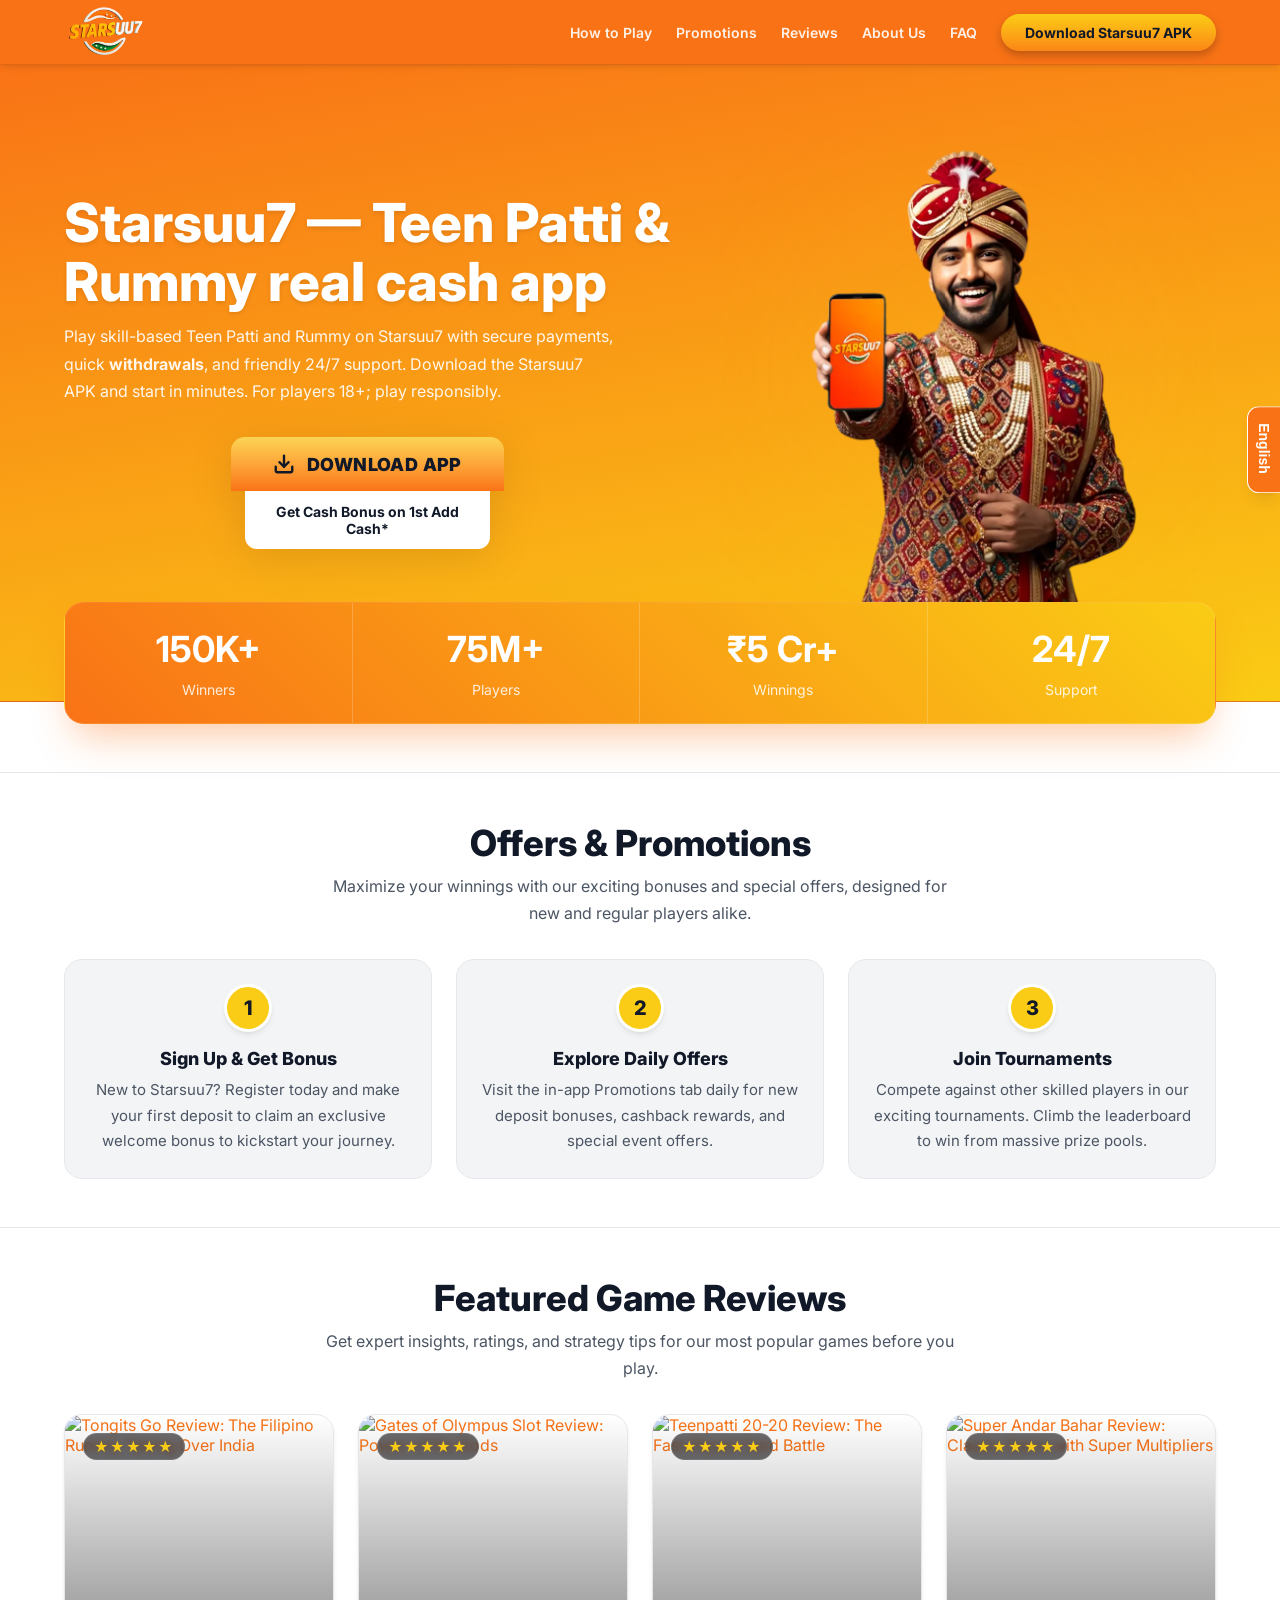
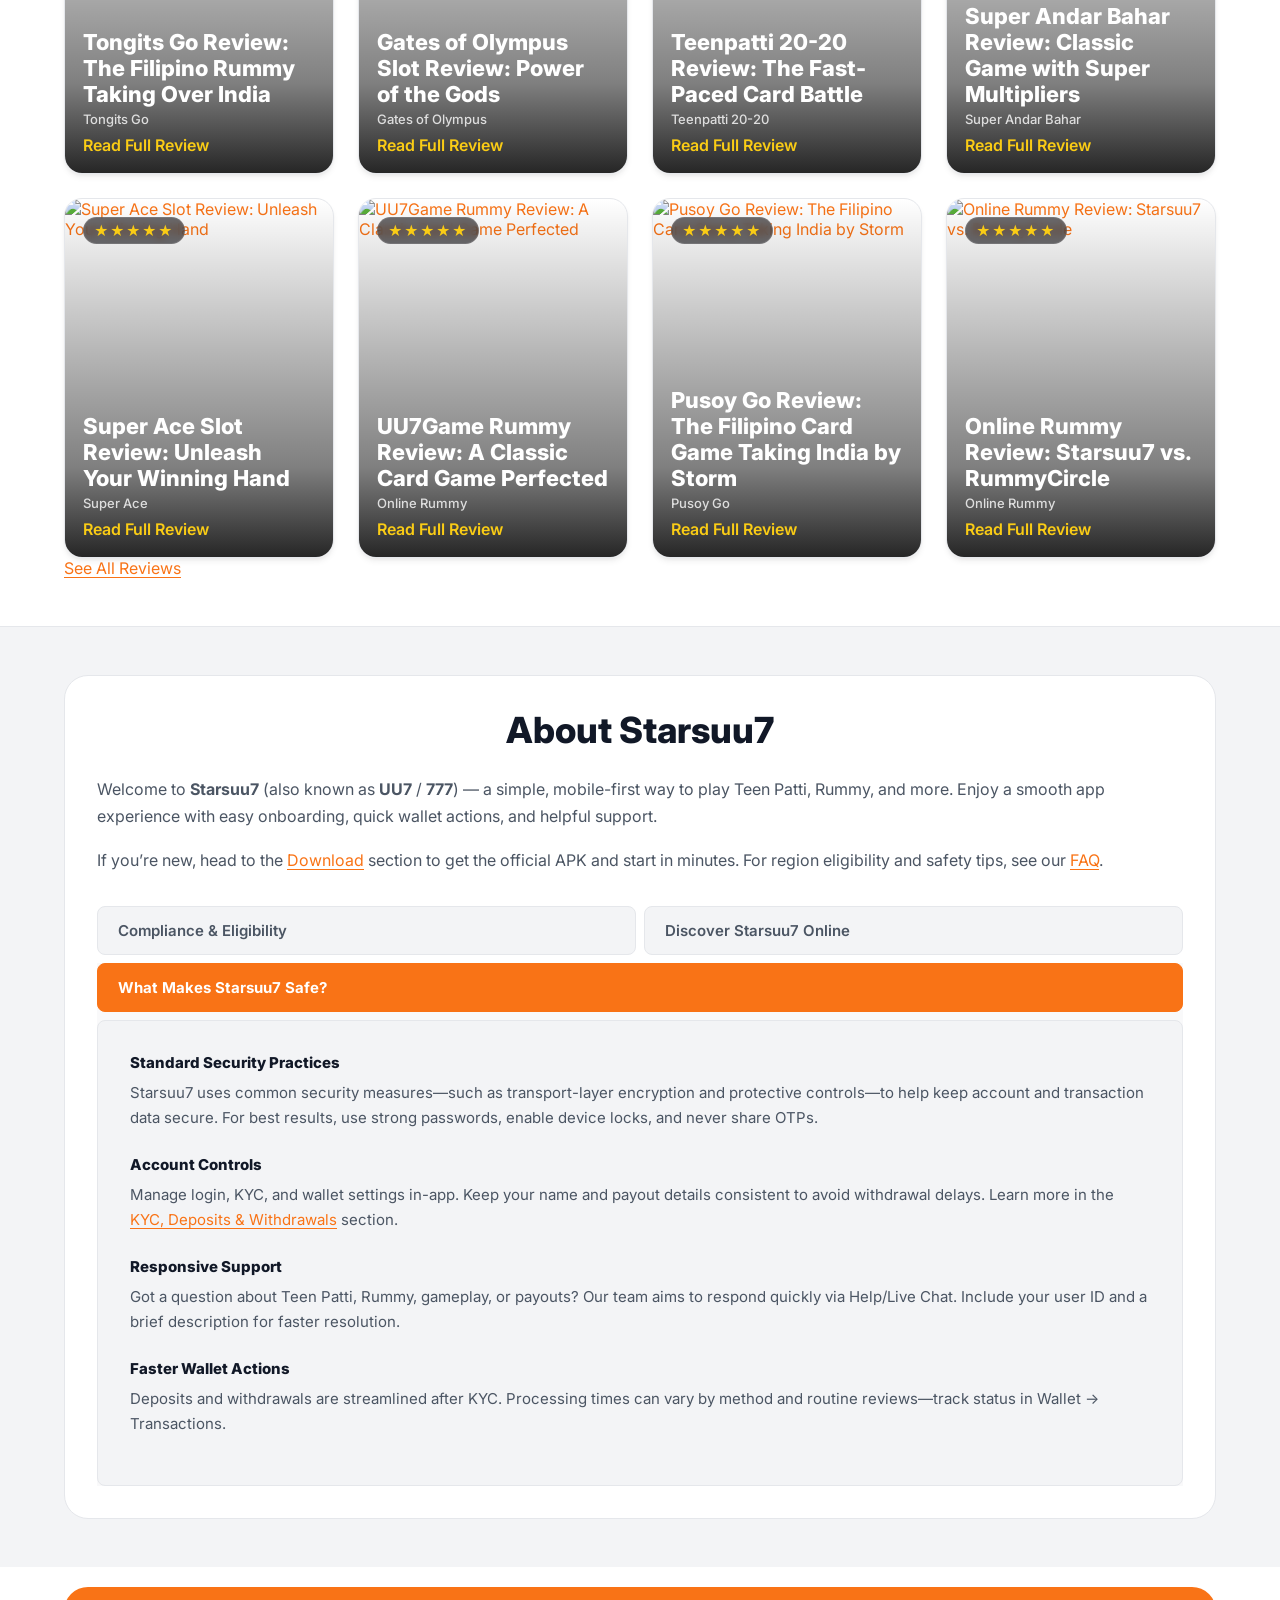
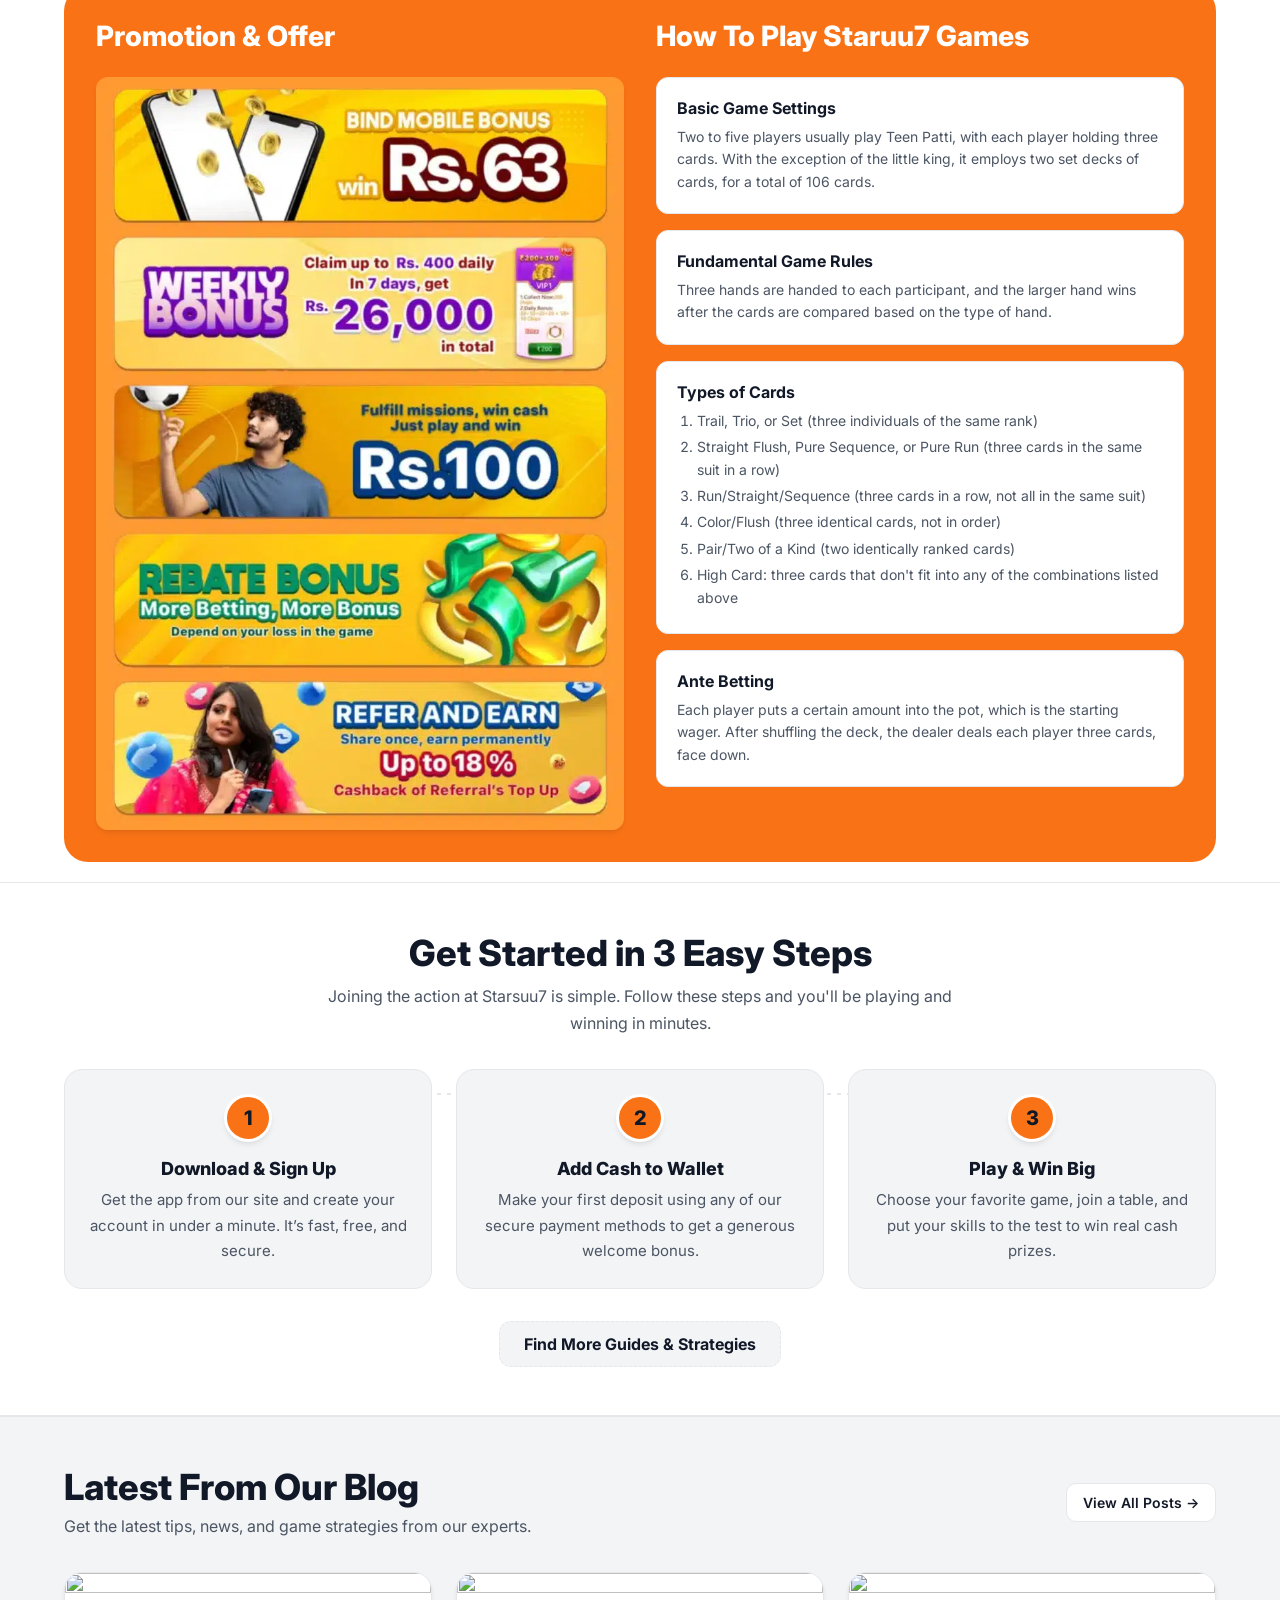
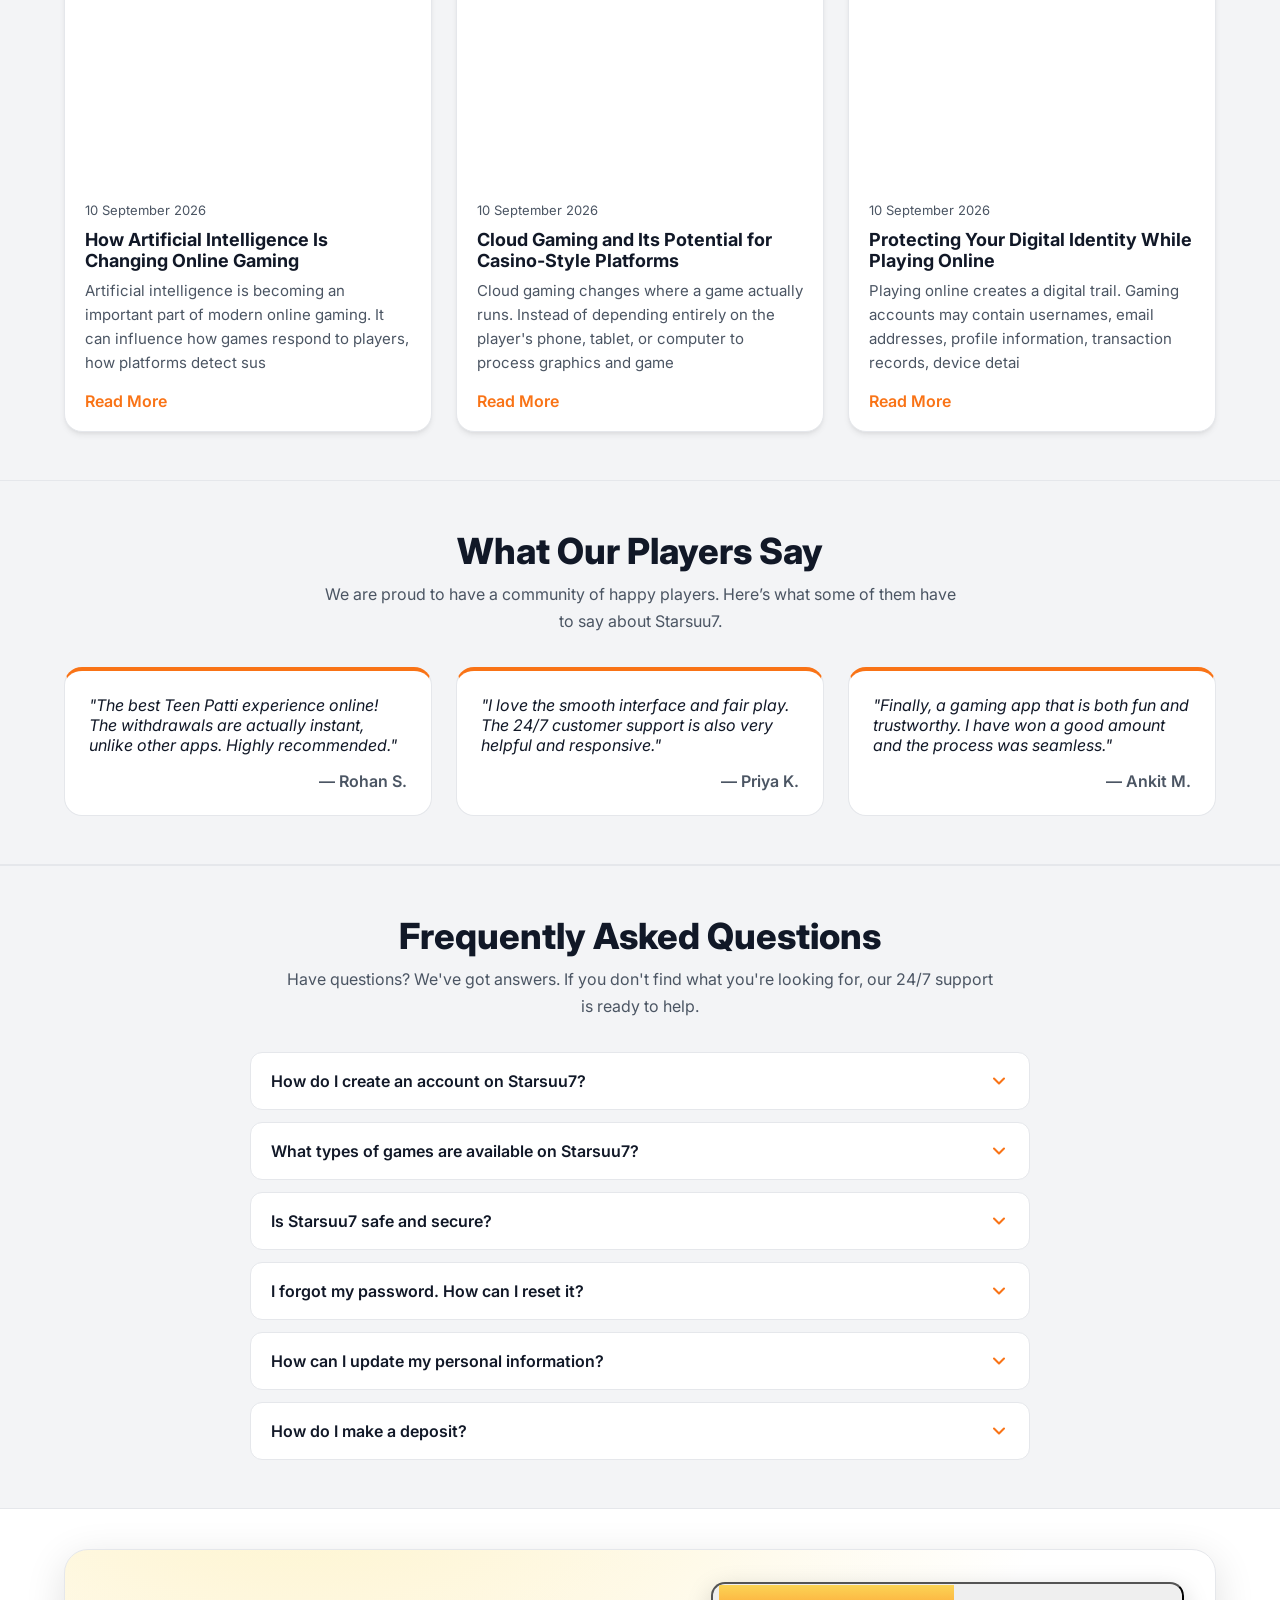
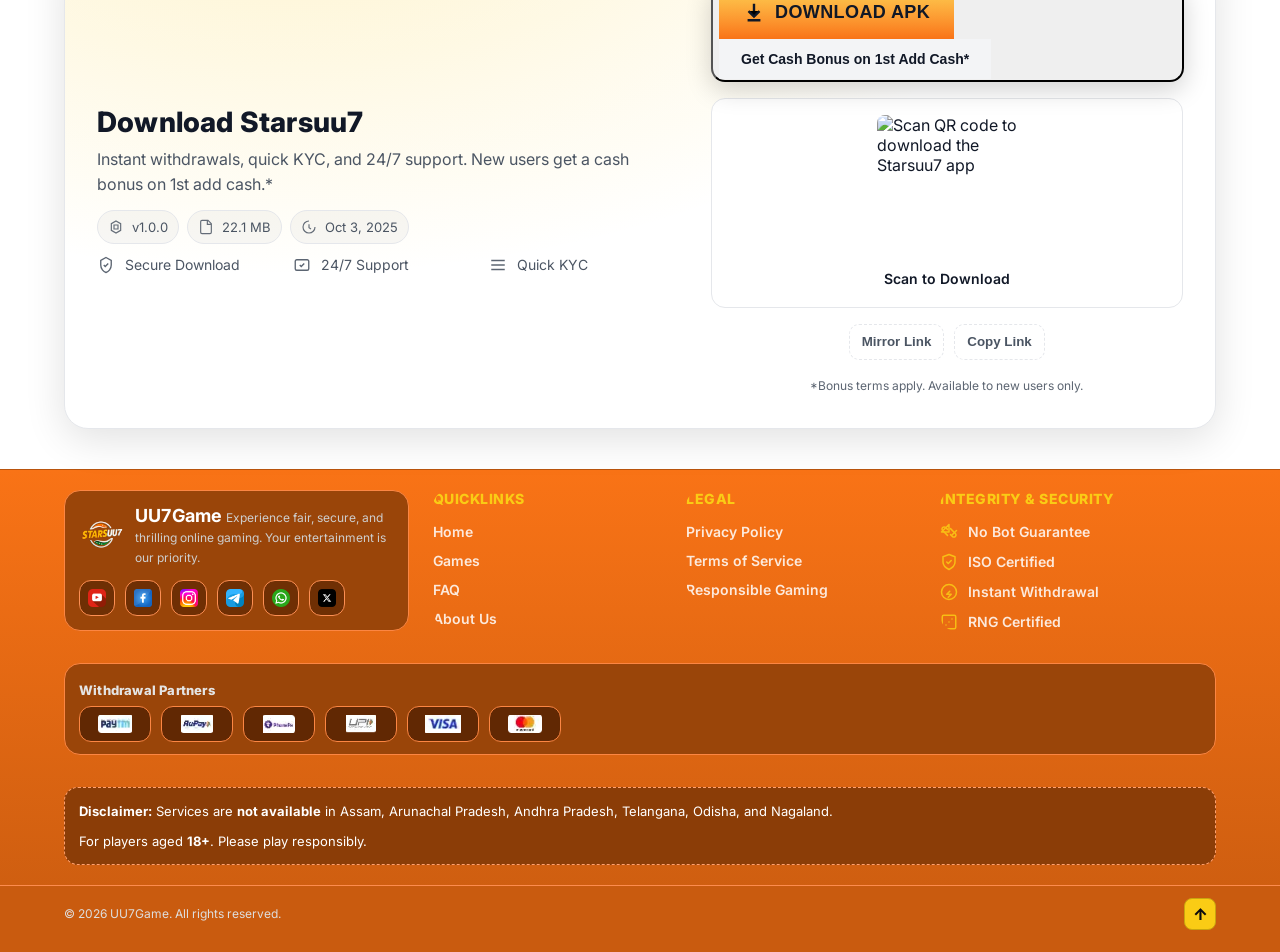
==== index_raw.html @ 2302cb1f "Initial commit with homepage assets and Google tag" ====
<!DOCTYPE html><html lang="en" dir="ltr" data-astro-cid-5hce7sga> <head><meta charset="utf-8"><meta http-equiv="X-UA-Compatible" content="IE=edge"><meta name="viewport" content="width=device-width, initial-scale=1"><title>Starsuu7 (UU7 • 777) — Teen Patti &amp; Rummy Real Cash App in India</title><meta name="description" content="Play Teen Patti &#38; Rummy on Starsuu7 (also known as UU7 / 777). Secure deposits, instant withdrawals, and 24/7 support. Download Starsuu7 APK and start winning today. 18+ only."><meta name="keywords" content="Starsuu7, UU7, 777, Starsuu7 app, Starsuu7 APK, Teen Patti app, Rummy app, real cash games India, Teen Patti real money, Rummy real money, Starsuu7 download"><link rel="canonical" href="https://uu7stars.com/"><link rel="alternate" hreflang="en" href="https://uu7stars.com/"><link rel="alternate" hreflang="hi" href="https://uu7stars.com/hi/"><link rel="alternate" hreflang="x-default" href="https://uu7stars.com/"><meta name="theme-color" content="#f97316"><meta name="robots" content="index,follow,max-snippet:-1,max-image-preview:large,max-video-preview:-1"><link rel="icon" href="/logo.webp" type="image/webp"><link rel="icon" href="/favicon.ico" sizes="any"><link rel="apple-touch-icon" href="/apple-touch-icon.png"><link rel="manifest" href="/site.webmanifest"><link rel="preconnect" href="https://fonts.googleapis.com"><link rel="preconnect" href="https://fonts.gstatic.com" crossorigin><link href="https://fonts.googleapis.com/css2?family=Inter:wght@400..800&display=swap" rel="stylesheet"><meta property="og:site_name" content="UU7Game"><meta property="og:type" content="website"><meta property="og:locale" content="en_IN"><meta property="og:title" content="Starsuu7 (UU7 • 777) — Teen Patti &#38; Rummy Real Cash App in India"><meta property="og:description" content="Play Teen Patti &#38; Rummy on Starsuu7 (also known as UU7 / 777). Secure deposits, instant withdrawals, and 24/7 support. Download Starsuu7 APK and start winning today. 18+ only."><meta property="og:url" content="https://uu7stars.com/"><meta property="og:image" content="https://uu7stars.com/wordpress/STARSUU7-Game.webp"><meta property="og:image:alt" content="Starsuu7 — Teen Patti & Rummy"><meta name="twitter:card" content="summary_large_image"><meta name="twitter:title" content="Starsuu7 (UU7 • 777) — Teen Patti &#38; Rummy Real Cash App in India"><meta name="twitter:description" content="Play Teen Patti &#38; Rummy on Starsuu7 (also known as UU7 / 777). Secure deposits, instant withdrawals, and 24/7 support. Download Starsuu7 APK and start winning today. 18+ only."><meta name="twitter:image" content="https://uu7stars.com/wordpress/STARSUU7-Game.webp"><meta name="twitter:site" content="@starsuu7"><meta name="ahrefs-site-verification" content="9b4a068be0accae70bb69802a875d1f5d6f987bb64e6f428005d97af07a52f2c"><meta name="google-site-verification" content="yGLWe1FGWdcnaKH7bgfVCE-tMOZDHvLMdOw49TLevfQ"><script async src="https://www.googletagmanager.com/gtag/js?id=G-5K2MD6SBZG"></script><script>(function(){const googleAnalyticsId = "G-5K2MD6SBZG";

        window.dataLayer = window.dataLayer || [];
        function gtag(){ dataLayer.push(arguments); }
        gtag('js', new Date());
        gtag('config', googleAnalyticsId, { send_page_view: true });
      })();</script><meta name="google-site-verification" content="omqROjvFk7tke6DjCYQ8zmpOpWaBt1kuNbqkdh_tM2w" />

<!-- Google tag (gtag.js) -->
<script async src="https://www.googletagmanager.com/gtag/js?id=G-NSX5MEH182"></script>
<script>
  window.dataLayer = window.dataLayer || [];
  function gtag(){dataLayer.push(arguments);}
  gtag('js', new Date());

  gtag('config', 'G-NSX5MEH182');
</script>

<!-- Google tag (gtag.js) -->
<script async src="https://www.googletagmanager.com/gtag/js?id=G-5QMS3609TQ"></script>
<script>
  window.dataLayer = window.dataLayer || [];
  function gtag(){dataLayer.push(arguments);}
  gtag('js', new Date());

  gtag('config', 'G-5QMS3609TQ');
</script><script type="application/ld+json">[{"@context":"https://schema.org","@type":"Organization","name":"UU7Game","url":"https://uu7stars.com/","logo":{"@type":"ImageObject","url":"https://uu7stars.com/uploads/image-1759834211509-54668189.webp"},"sameAs":["https://x.com/starsuu7india","https://www.facebook.com/starsuu7?referral=uu7website","https://www.instagram.com/starsuu7india","https://www.youtube.com/@StarsUU7","https://t.me/OfficialStarsuu7game","https://whatsapp.com/channel/0029Vb6HYJ2KLaHvG4hKr90Z"],"alternateName":["UU7","777","Starsuu7 App"],"contactPoint":[{"@type":"ContactPoint","contactType":"customer support","availableLanguage":["en"],"url":"https://uu7stars.com/#support"}]},{"@context":"https://schema.org","@type":"WebSite","name":"UU7Game","url":"https://uu7stars.com/","inLanguage":"en-IN","potentialAction":{"@type":"SearchAction","target":"https://uu7stars.com/search?q={search_term_string}","query-input":"required name=search_term_string"}},{"@context":"https://schema.org","@type":"MobileApplication","name":"UU7Game","operatingSystem":"Android","applicationCategory":"GameApplication","inLanguage":"en-IN","url":"https://uu7stars.com/","image":"https://uu7stars.com/uploads/image-1759834211509-54668189.webp","contentRating":"18+","offers":{"@type":"Offer","price":"0","priceCurrency":"INR","availability":"https://schema.org/InStock","url":"https://d3b8otcma5z703.cloudfront.net/apk/UU7.31oyjf.apk"},"downloadUrl":"https://d3b8otcma5z703.cloudfront.net/apk/UU7.31oyjf.apk","softwareVersion":"1.0.0","fileSize":"22.1 MB","dateModified":"2025-10-03T00:00:00.000Z","publisher":{"@type":"Organization","name":"UU7Game","url":"https://uu7stars.com/","logo":{"@type":"ImageObject","url":"https://uu7stars.com/uploads/image-1759834211509-54668189.webp"}}},{"@context":"https://schema.org","@type":"SoftwareApplication","name":"UU7Game","operatingSystem":"Android","applicationCategory":"GameApplication","offers":{"@type":"Offer","price":"0","priceCurrency":"INR","url":"https://d3b8otcma5z703.cloudfront.net/apk/UU7.31oyjf.apk"},"downloadUrl":"https://d3b8otcma5z703.cloudfront.net/apk/UU7.31oyjf.apk"},{"@context":"https://schema.org","@type":"WebPage","name":"Starsuu7 (UU7 • 777) — Teen Patti & Rummy Real Cash App in India","description":"Play Teen Patti & Rummy on Starsuu7 (also known as UU7 / 777). Secure deposits, instant withdrawals, and 24/7 support. Download Starsuu7 APK and start winning today. 18+ only.","url":"https://uu7stars.com/","isPartOf":{"@type":"WebSite","url":"https://uu7stars.com/","name":"UU7Game"},"inLanguage":"en-IN"}]</script><link rel="stylesheet" href="/_astro/_slug_.BrQZrVfO.css">
<link rel="stylesheet" href="/_astro/index.D15ZxbO5.css">
<style>.desktop-layout[data-astro-cid-j7pv25f6]{display:none}.mobile-layout[data-astro-cid-j7pv25f6]{display:block}@media(min-width:768px){.desktop-layout[data-astro-cid-j7pv25f6]{display:block}.mobile-layout[data-astro-cid-j7pv25f6]{display:none}}
</style></head> <body data-astro-cid-5hce7sga> <a id="top" href="#main" class="skiplink" data-astro-cid-5hce7sga>Skip to content</a> <main id="main" data-astro-cid-5hce7sga>   <div class="desktop-layout" data-astro-cid-j7pv25f6> <header class="site-header" role="banner" data-astro-cid-3ef6ksr2> <div class="container bar" data-astro-cid-3ef6ksr2>  <a href="/" class="brand" aria-label="Starsuu7 — Home" data-astro-cid-3ef6ksr2> <img src="/logo.webp" alt="Starsuu7 logo" width="80" height="80" class="logo" decoding="async" loading="eager" data-astro-cid-3ef6ksr2> </a>  <nav class="nav" aria-label="Primary" data-astro-cid-3ef6ksr2> <a href="/#how" class="link" data-analytics="nav_how" data-astro-cid-3ef6ksr2>How to Play</a><a href="/#promos" class="link" data-analytics="nav_promotions" data-astro-cid-3ef6ksr2>Promotions</a><a href="/#testimonials" class="link" data-analytics="nav_reviews" data-astro-cid-3ef6ksr2>Reviews</a><a href="/#about" class="link" data-analytics="nav_about" data-astro-cid-3ef6ksr2>About Us</a><a href="/#faq" class="link" data-analytics="nav_faq" data-astro-cid-3ef6ksr2>FAQ</a>  <a href="/#download" class="btn-header-download" data-analytics="nav_download_cta" aria-label="Download Starsuu7 APK" data-astro-cid-3ef6ksr2> Download Starsuu7 APK </a> </nav>  <details class="mobile" data-mobile-menu data-astro-cid-3ef6ksr2> <summary aria-label="Open menu" class="hamburger" role="button" tabindex="0" data-astro-cid-3ef6ksr2> <svg xmlns="http://www.w3.org/2000/svg" width="24" height="24" viewBox="0 0 24 24" fill="none" stroke="currentColor" stroke-width="2" stroke-linecap="round" stroke-linejoin="round" aria-hidden="true" data-astro-cid-3ef6ksr2> <line x1="4" x2="20" y1="12" y2="12" data-astro-cid-3ef6ksr2></line> <line x1="4" x2="20" y1="6" y2="6" data-astro-cid-3ef6ksr2></line> <line x1="4" x2="20" y1="18" y2="18" data-astro-cid-3ef6ksr2></line> </svg> </summary> <div class="sheet" role="menu" aria-label="Mobile menu" data-astro-cid-3ef6ksr2> <a href="/#how" class="mlink" role="menuitem" data-analytics="nav_how_mobile" data-astro-cid-3ef6ksr2>How to Play</a><a href="/#promos" class="mlink" role="menuitem" data-analytics="nav_promotions_mobile" data-astro-cid-3ef6ksr2>Promotions</a><a href="/#testimonials" class="mlink" role="menuitem" data-analytics="nav_reviews_mobile" data-astro-cid-3ef6ksr2>Reviews</a><a href="/#about" class="mlink" role="menuitem" data-analytics="nav_about_mobile" data-astro-cid-3ef6ksr2>About Us</a><a href="/#faq" class="mlink" role="menuitem" data-analytics="nav_faq_mobile" data-astro-cid-3ef6ksr2>FAQ</a>  <a href="/#download" class="mbtn" role="menuitem" data-analytics="nav_download_cta_mobile" data-astro-cid-3ef6ksr2>Download Starsuu7 APK</a> </div> </details> </div> </header>  <script>
  // Script remains unchanged
  (function(){ const menu = document.querySelector('details[data-mobile-menu]'); const summary = menu?.querySelector('summary.hamburger'); const sheet = menu?.querySelector('.sheet'); if (!menu || !summary || !sheet) return; function openMenu() { menu.setAttribute('open', ''); } function closeMenu() { menu.removeAttribute('open'); } summary.addEventListener('click', (e) => { e.preventDefault(); menu.hasAttribute('open') ? closeMenu() : openMenu(); }, { passive: false }); summary.addEventListener('keydown', (e) => { if (e.key === 'Enter' || e.key === ' ') { e.preventDefault(); menu.hasAttribute('open') ? closeMenu() : openMenu(); } }); document.addEventListener('click', (e) => { if (!menu.hasAttribute('open')) return; const t = e.target; if (!(t instanceof Element)) return; if (!t.closest('details[data-mobile-menu]')) closeMenu(); }); sheet.addEventListener('click', (e) => { const t = e.target; if (t instanceof Element && t.closest('a')) closeMenu(); }); function haptic(){ try { navigator.vibrate && navigator.vibrate(12); } catch(_) {} } document.addEventListener('click', (e) => { const el = e.target; const a = el && el.closest && el.closest('[data-analytics]'); if (!a) return; const name = a.getAttribute('data-analytics') || 'nav_click'; try { if (window.gtag) window.gtag('event', name, { label: name }); } catch(_){} haptic(); }, { passive: true }); })();
</script> <main data-astro-cid-j7pv25f6>  <section class="hero" role="region" aria-label="Starsuu7 introduction" data-astro-cid-bbe6dxrz> <div class="container hero__inner" data-astro-cid-bbe6dxrz> <div class="hero__copy" data-astro-cid-bbe6dxrz>  <h1 data-astro-cid-bbe6dxrz>Starsuu7 — Teen Patti &amp; Rummy real cash app</h1>  <p class="lead" data-astro-cid-bbe6dxrz>Play skill-based Teen Patti and Rummy on Starsuu7 with secure payments, quick <strong>withdrawals</strong>, and friendly 24/7 support. Download the Starsuu7 APK and start in minutes. For players 18+; play responsibly.</p> <div class="cta-group" data-astro-cid-bbe6dxrz>  <a href="#download" class="hero-cta-unit" aria-label="Download the Starsuu7 app" data-astro-cid-bbe6dxrz> <div class="btn-hero-top" data-astro-cid-bbe6dxrz> <svg aria-hidden="true" viewBox="0 0 24 24" width="22" height="22" fill="none" stroke="currentColor" stroke-width="2.6" stroke-linecap="round" stroke-linejoin="round" data-astro-cid-bbe6dxrz> <path d="M21 15v4a2 2 0 0 1-2 2H5a2 2 0 0 1-2-2v-4" data-astro-cid-bbe6dxrz></path> <polyline points="7 10 12 15 17 10" data-astro-cid-bbe6dxrz></polyline> <line x1="12" x2="12" y1="15" y2="3" data-astro-cid-bbe6dxrz></line> </svg>  <span data-astro-cid-bbe6dxrz>Download App</span> </div> <div class="btn-hero-bonus" data-astro-cid-bbe6dxrz>  Get Cash Bonus on 1st Add Cash* </div> </a> </div> </div> <div class="art-wrap" data-astro-cid-bbe6dxrz> <picture class="hero-art-picture" data-astro-cid-bbe6dxrz> <source srcset="/wordpress/STARSUU7-Game.webp 1x" type="image/webp" data-astro-cid-bbe6dxrz> <img class="hero__art" src="/wordpress/STARSUU7-Game.webp" alt="Starsuu7 app — Teen Patti &#38; Rummy real cash games" decoding="async" fetchpriority="high" loading="eager" width="1160" height="1000" sizes="(max-width: 980px) 90vw, 44vw" data-astro-cid-bbe6dxrz> </picture> <noscript> <img class="hero__art noscript" src="/wordpress/STARSUU7-Game.webp" width="1160" height="1000" alt="Starsuu7 app — Teen Patti &#38; Rummy real cash games" data-astro-cid-bbe6dxrz> </noscript> </div> </div> </section>  <section class="stats-section" data-astro-cid-bhxv2qxz> <div class="container" data-astro-cid-bhxv2qxz> <div class="stats-card" data-astro-cid-bhxv2qxz> <div class="stat" data-astro-cid-bhxv2qxz> <span class="stat__num" data-astro-cid-bhxv2qxz>150K+</span>  <span class="stat__label" data-astro-cid-bhxv2qxz>Winners</span> </div> <div class="stat" data-astro-cid-bhxv2qxz> <span class="stat__num" data-astro-cid-bhxv2qxz>75M+</span>  <span class="stat__label" data-astro-cid-bhxv2qxz>Players</span> </div> <div class="stat" data-astro-cid-bhxv2qxz> <span class="stat__num" data-astro-cid-bhxv2qxz>₹5 Cr+</span>  <span class="stat__label" data-astro-cid-bhxv2qxz>Winnings</span> </div> <div class="stat" data-astro-cid-bhxv2qxz> <span class="stat__num" data-astro-cid-bhxv2qxz>24/7</span>  <span class="stat__label" data-astro-cid-bhxv2qxz>Support</span> </div> </div> </div> </section>  <section class="promos-section-steps" data-astro-cid-mlur2e2m> <div class="container" data-astro-cid-mlur2e2m> <header class="section-head" data-astro-cid-mlur2e2m>  <h2 data-astro-cid-mlur2e2m>Offers &amp; Promotions</h2> <p class="muted" data-astro-cid-mlur2e2m>Maximize your winnings with our exciting bonuses and special offers, designed for new and regular players alike.</p> </header> <div class="grid" data-astro-cid-mlur2e2m>  <div class="step-card" data-astro-cid-mlur2e2m> <div class="number" aria-hidden="true" data-astro-cid-mlur2e2m>1</div> <h3 class="title" data-astro-cid-mlur2e2m>Sign Up &amp; Get Bonus</h3> <p class="body" data-astro-cid-mlur2e2m>New to Starsuu7? Register today and make your first deposit to claim an exclusive welcome bonus to kickstart your journey.</p> </div><div class="step-card" data-astro-cid-mlur2e2m> <div class="number" aria-hidden="true" data-astro-cid-mlur2e2m>2</div> <h3 class="title" data-astro-cid-mlur2e2m>Explore Daily Offers</h3> <p class="body" data-astro-cid-mlur2e2m>Visit the in-app Promotions tab daily for new deposit bonuses, cashback rewards, and special event offers.</p> </div><div class="step-card" data-astro-cid-mlur2e2m> <div class="number" aria-hidden="true" data-astro-cid-mlur2e2m>3</div> <h3 class="title" data-astro-cid-mlur2e2m>Join Tournaments</h3> <p class="body" data-astro-cid-mlur2e2m>Compete against other skilled players in our exciting tournaments. Climb the leaderboard to win from massive prize pools.</p> </div> </div> </div> </section>  <section id="games" class="game-grid-section" data-astro-cid-t3j5dbjl> <div class="container" data-astro-cid-t3j5dbjl> <header class="section-head" data-astro-cid-t3j5dbjl>  <h2 data-astro-cid-t3j5dbjl>Featured Game Reviews</h2> <p class="muted" data-astro-cid-t3j5dbjl>Get expert insights, ratings, and strategy tips for our most popular games before you play.</p> </header> <div class="grid" data-astro-cid-t3j5dbjl> <a href="/reviews/tongits-go-review" class="game-card" data-astro-cid-t3j5dbjl> <img src="https://admin.starsuu7game.com/uploads/image-1759849300769-49487057.webp" alt="Tongits Go Review: The Filipino Rummy Taking Over India" class="art" loading="lazy" width="300" height="400" data-astro-cid-t3j5dbjl> <div class="overlay" data-astro-cid-t3j5dbjl>  <div class="rating" aria-label="Rating: 4.5 out of 5 stars" data-astro-cid-t3j5dbjl> ★★★★★ </div> <div class="content" data-astro-cid-t3j5dbjl> <h3 class="title" data-astro-cid-t3j5dbjl>Tongits Go Review: The Filipino Rummy Taking Over India</h3> <span class="category" data-astro-cid-t3j5dbjl>Tongits Go</span>  <span class="cta" data-astro-cid-t3j5dbjl>Read Full Review</span> </div> </div> </a><a href="/reviews/gates-of-olympus-review" class="game-card" data-astro-cid-t3j5dbjl> <img src="https://admin.starsuu7game.com/uploads/image-1759849530547-541997101.webp" alt="Gates of Olympus Slot Review: Power of the Gods" class="art" loading="lazy" width="300" height="400" data-astro-cid-t3j5dbjl> <div class="overlay" data-astro-cid-t3j5dbjl>  <div class="rating" aria-label="Rating: 4.9 out of 5 stars" data-astro-cid-t3j5dbjl> ★★★★★ </div> <div class="content" data-astro-cid-t3j5dbjl> <h3 class="title" data-astro-cid-t3j5dbjl>Gates of Olympus Slot Review: Power of the Gods</h3> <span class="category" data-astro-cid-t3j5dbjl>Gates of Olympus</span>  <span class="cta" data-astro-cid-t3j5dbjl>Read Full Review</span> </div> </div> </a><a href="/reviews/teenpatti-20-20-review" class="game-card" data-astro-cid-t3j5dbjl> <img src="https://admin.starsuu7game.com/uploads/image-1759849778011-795466697.webp" alt="Teenpatti 20-20 Review: The Fast-Paced Card Battle" class="art" loading="lazy" width="300" height="400" data-astro-cid-t3j5dbjl> <div class="overlay" data-astro-cid-t3j5dbjl>  <div class="rating" aria-label="Rating: 4.5 out of 5 stars" data-astro-cid-t3j5dbjl> ★★★★★ </div> <div class="content" data-astro-cid-t3j5dbjl> <h3 class="title" data-astro-cid-t3j5dbjl>Teenpatti 20-20 Review: The Fast-Paced Card Battle</h3> <span class="category" data-astro-cid-t3j5dbjl>Teenpatti 20-20</span>  <span class="cta" data-astro-cid-t3j5dbjl>Read Full Review</span> </div> </div> </a><a href="/reviews/super-andar-bahar-review" class="game-card" data-astro-cid-t3j5dbjl> <img src="https://admin.starsuu7game.com/uploads/image-1759849712382-511748770.webp" alt="Super Andar Bahar Review: Classic Game with Super Multipliers" class="art" loading="lazy" width="300" height="400" data-astro-cid-t3j5dbjl> <div class="overlay" data-astro-cid-t3j5dbjl>  <div class="rating" aria-label="Rating: 4.7 out of 5 stars" data-astro-cid-t3j5dbjl> ★★★★★ </div> <div class="content" data-astro-cid-t3j5dbjl> <h3 class="title" data-astro-cid-t3j5dbjl>Super Andar Bahar Review: Classic Game with Super Multipliers</h3> <span class="category" data-astro-cid-t3j5dbjl>Super Andar Bahar</span>  <span class="cta" data-astro-cid-t3j5dbjl>Read Full Review</span> </div> </div> </a><a href="/reviews/super-ace-review" class="game-card" data-astro-cid-t3j5dbjl> <img src="https://admin.starsuu7game.com/uploads/image-1759849694841-519688884.webp" alt="Super Ace Slot Review: Unleash Your Winning Hand" class="art" loading="lazy" width="300" height="400" data-astro-cid-t3j5dbjl> <div class="overlay" data-astro-cid-t3j5dbjl>  <div class="rating" aria-label="Rating: 4.7 out of 5 stars" data-astro-cid-t3j5dbjl> ★★★★★ </div> <div class="content" data-astro-cid-t3j5dbjl> <h3 class="title" data-astro-cid-t3j5dbjl>Super Ace Slot Review: Unleash Your Winning Hand</h3> <span class="category" data-astro-cid-t3j5dbjl>Super Ace</span>  <span class="cta" data-astro-cid-t3j5dbjl>Read Full Review</span> </div> </div> </a><a href="/reviews/rummy-review" class="game-card" data-astro-cid-t3j5dbjl> <img src="https://admin.starsuu7game.com/uploads/image-1759854773073-181713443.webp" alt="UU7Game Rummy Review: A Classic Card Game Perfected" class="art" loading="lazy" width="300" height="400" data-astro-cid-t3j5dbjl> <div class="overlay" data-astro-cid-t3j5dbjl>  <div class="rating" aria-label="Rating: 4.8 out of 5 stars" data-astro-cid-t3j5dbjl> ★★★★★ </div> <div class="content" data-astro-cid-t3j5dbjl> <h3 class="title" data-astro-cid-t3j5dbjl>UU7Game Rummy Review: A Classic Card Game Perfected</h3> <span class="category" data-astro-cid-t3j5dbjl>Online Rummy</span>  <span class="cta" data-astro-cid-t3j5dbjl>Read Full Review</span> </div> </div> </a><a href="/reviews/pusoy-go-review" class="game-card" data-astro-cid-t3j5dbjl> <img src="https://admin.starsuu7game.com/uploads/image-1759849687482-834898524.webp" alt="Pusoy Go Review: The Filipino Card Game Taking India by Storm" class="art" loading="lazy" width="300" height="400" data-astro-cid-t3j5dbjl> <div class="overlay" data-astro-cid-t3j5dbjl>  <div class="rating" aria-label="Rating: 4.6 out of 5 stars" data-astro-cid-t3j5dbjl> ★★★★★ </div> <div class="content" data-astro-cid-t3j5dbjl> <h3 class="title" data-astro-cid-t3j5dbjl>Pusoy Go Review: The Filipino Card Game Taking India by Storm</h3> <span class="category" data-astro-cid-t3j5dbjl>Pusoy Go</span>  <span class="cta" data-astro-cid-t3j5dbjl>Read Full Review</span> </div> </div> </a><a href="/reviews/online-rummy-review" class="game-card" data-astro-cid-t3j5dbjl> <img src="https://admin.starsuu7game.com/uploads/image-1759855080065-187314681.webp" alt="Online Rummy Review: Starsuu7 vs. RummyCircle" class="art" loading="lazy" width="300" height="400" data-astro-cid-t3j5dbjl> <div class="overlay" data-astro-cid-t3j5dbjl>  <div class="rating" aria-label="Rating: 4.9 out of 5 stars" data-astro-cid-t3j5dbjl> ★★★★★ </div> <div class="content" data-astro-cid-t3j5dbjl> <h3 class="title" data-astro-cid-t3j5dbjl>Online Rummy Review: Starsuu7 vs. RummyCircle</h3> <span class="category" data-astro-cid-t3j5dbjl>Online Rummy</span>  <span class="cta" data-astro-cid-t3j5dbjl>Read Full Review</span> </div> </div> </a> </div> <div class="more-link-container" data-astro-cid-t3j5dbjl>  <a href="/reviews/" class="btn-view-all" data-astro-cid-t3j5dbjl> See All Reviews </a> </div> </div> </section>  <section id="about" class="about-section" data-astro-cid-36vx2nbi> <div class="container" data-astro-cid-36vx2nbi> <div class="about-box" data-astro-cid-36vx2nbi> <header class="section-head" data-astro-cid-36vx2nbi>  <h2 data-astro-cid-36vx2nbi>About Starsuu7</h2> <div class="intro-text" data-astro-cid-36vx2nbi>  <p data-astro-cid-36vx2nbi>Welcome to <strong>Starsuu7</strong> (also known as <strong>UU7</strong> / <strong>777</strong>) — a simple, mobile-first way to play Teen Patti, Rummy, and more. Enjoy a smooth app experience with easy onboarding, quick wallet actions, and helpful support.</p> <p data-astro-cid-36vx2nbi>If you’re new, head to the <a href="/#download">Download</a> section to get the official APK and start in minutes. For region eligibility and safety tips, see our <a href="/faq#compliance">FAQ</a>.</p> </div> </header> <div class="tabs-accordion-container" data-astro-cid-36vx2nbi>  <details class="accordion-item" open data-astro-cid-36vx2nbi> <summary class="accordion-title" data-astro-cid-36vx2nbi> <span class="accordion-title-text" data-astro-cid-36vx2nbi>What Makes Starsuu7 Safe?</span> <svg class="icon" viewBox="0 0 24 24" aria-hidden="true" data-astro-cid-36vx2nbi><path d="m6 9 6 6 6-6" data-astro-cid-36vx2nbi></path></svg> </summary> <div class="accordion-content" data-astro-cid-36vx2nbi> <h4 data-astro-cid-36vx2nbi>Standard Security Practices</h4> <p data-astro-cid-36vx2nbi>Starsuu7 uses common security measures—such as transport-layer encryption and protective controls—to help keep account and transaction data secure. For best results, use strong passwords, enable device locks, and never share OTPs.</p> <h4 data-astro-cid-36vx2nbi>Account Controls</h4> <p data-astro-cid-36vx2nbi>Manage login, KYC, and wallet settings in-app. Keep your name and payout details consistent to avoid withdrawal delays. Learn more in the <a href="/faq#payments">KYC, Deposits &amp; Withdrawals</a> section.</p> <h4 data-astro-cid-36vx2nbi>Responsive Support</h4> <p data-astro-cid-36vx2nbi>Got a question about Teen Patti, Rummy, gameplay, or payouts? Our team aims to respond quickly via Help/Live Chat. Include your user ID and a brief description for faster resolution.</p> <h4 data-astro-cid-36vx2nbi>Faster Wallet Actions</h4> <p data-astro-cid-36vx2nbi>Deposits and withdrawals are streamlined after KYC. Processing times can vary by method and routine reviews—track status in Wallet → Transactions.</p> </div> </details>  <details class="accordion-item" data-astro-cid-36vx2nbi> <summary class="accordion-title" data-astro-cid-36vx2nbi> <span class="accordion-title-text" data-astro-cid-36vx2nbi>Compliance &amp; Eligibility</span> <svg class="icon" viewBox="0 0 24 24" aria-hidden="true" data-astro-cid-36vx2nbi><path d="m6 9 6 6 6-6" data-astro-cid-36vx2nbi></path></svg> </summary> <div class="accordion-content" data-astro-cid-36vx2nbi> <p data-astro-cid-36vx2nbi>Availability for real-money, skill-based play varies by state in India. Services are <strong>not available</strong> in <em>Assam, Arunachal Pradesh, Andhra Pradesh, Telangana, Odisha, and Nagaland</em>. Starsuu7 is for players <strong>18+</strong>. Please review local rules before playing and see our <a href="/faq#compliance">FAQ on legality &amp; eligibility</a>.</p> <h4 data-astro-cid-36vx2nbi>Fair-Play Approach</h4> <p data-astro-cid-36vx2nbi>Games are designed for skill-based entertainment. Start at low stakes, learn hand rankings and table etiquette, and play responsibly.</p> <h4 data-astro-cid-36vx2nbi>Helpful Links</h4> <p data-astro-cid-36vx2nbi>• <a href="/#download">Download Starsuu7 (UU7 • 777) APK</a> • <a href="/faq#promos">Promotions &amp; Welcome Bonus</a> • <a href="/faq#responsible">Responsible Play</a></p> </div> </details>  <details class="accordion-item" data-astro-cid-36vx2nbi> <summary class="accordion-title" data-astro-cid-36vx2nbi> <span class="accordion-title-text" data-astro-cid-36vx2nbi>Discover Starsuu7 Online</span> <svg class="icon" viewBox="0 0 24 24" aria-hidden="true" data-astro-cid-36vx2nbi><path d="m6 9 6 6 6-6" data-astro-cid-36vx2nbi></path></svg> </summary> <div class="accordion-content" data-astro-cid-36vx2nbi> <h4 data-astro-cid-36vx2nbi>Game Highlights</h4> <p data-astro-cid-36vx2nbi>Explore Teen Patti, Rummy, Andar Bahar, Dragon vs Tiger, and more—new titles are added periodically. Jump in from the <a href="/#games">Games</a> section or go straight to the <a href="/#download">Download</a> button to play on Android.</p> <h4 data-astro-cid-36vx2nbi>Smooth Mobile Experience</h4> <p data-astro-cid-36vx2nbi>Starsuu7 runs great on modern Android devices. For the best experience, keep your OS updated and disable aggressive battery savers that can throttle live gameplay.</p> <h4 data-astro-cid-36vx2nbi>Get the APK</h4> <p data-astro-cid-36vx2nbi>Install the latest build from the official site. Use the primary CDN or the mirror link based on your network conditions: visit <a href="/#download">Download Starsuu7 APK</a>.</p> </div> </details> </div> </div> </div> </section>  <script type="module">const o=document.querySelectorAll(".accordion-item");o.forEach(e=>{e.addEventListener("click",()=>{o.forEach(c=>{c!==e&&c.removeAttribute("open")})})});</script> <section id="promos" class="promo-how-section" data-astro-cid-v4wlowov> <div class="container" data-astro-cid-v4wlowov> <div class="promo-box" data-astro-cid-v4wlowov> <div class="grid" data-astro-cid-v4wlowov> <!-- Left Column: Promotions --> <div class="column" data-astro-cid-v4wlowov>  <h2 class="section-title" data-astro-cid-v4wlowov>Promotion &amp; Offer</h2> <div class="promo-banners" data-astro-cid-v4wlowov> <img src="/wordpress/promotion-768x1095.webp" alt="Promotion banner" loading="lazy" width="768" height="1095" data-astro-cid-v4wlowov> </div> </div> <!-- Right Column: How To Play --> <div class="column" data-astro-cid-v4wlowov>  <h2 class="section-title" data-astro-cid-v4wlowov>How To Play Staruu7 Games</h2> <div class="how-to-cards" data-astro-cid-v4wlowov>  <div class="how-to-card" data-astro-cid-v4wlowov> <h3 data-astro-cid-v4wlowov>Basic Game Settings</h3> <p data-astro-cid-v4wlowov>Two to five players usually play Teen Patti, with each player holding three cards. With the exception of the little king, it employs two set decks of cards, for a total of 106 cards.</p>  </div><div class="how-to-card" data-astro-cid-v4wlowov> <h3 data-astro-cid-v4wlowov>Fundamental Game Rules</h3> <p data-astro-cid-v4wlowov>Three hands are handed to each participant, and the larger hand wins after the cards are compared based on the type of hand.</p>  </div><div class="how-to-card" data-astro-cid-v4wlowov> <h3 data-astro-cid-v4wlowov>Types of Cards</h3>  <ol data-astro-cid-v4wlowov> <li data-astro-cid-v4wlowov>Trail, Trio, or Set (three individuals of the same rank)</li><li data-astro-cid-v4wlowov>Straight Flush, Pure Sequence, or Pure Run (three cards in the same suit in a row)</li><li data-astro-cid-v4wlowov>Run/Straight/Sequence (three cards in a row, not all in the same suit)</li><li data-astro-cid-v4wlowov>Color/Flush (three identical cards, not in order)</li><li data-astro-cid-v4wlowov>Pair/Two of a Kind (two identically ranked cards)</li><li data-astro-cid-v4wlowov>High Card: three cards that don&#39;t fit into any of the combinations listed above</li> </ol> </div><div class="how-to-card" data-astro-cid-v4wlowov> <h3 data-astro-cid-v4wlowov>Ante Betting</h3> <p data-astro-cid-v4wlowov>Each player puts a certain amount into the pot, which is the starting wager. After shuffling the deck, the dealer deals each player three cards, face down.</p>  </div> </div> </div> </div> </div> </div> </section>  <section id="how" class="how-to-play-section" aria-labelledby="howto-title" data-astro-cid-3audfr2a> <div class="container" data-astro-cid-3audfr2a> <header class="section-head" data-astro-cid-3audfr2a>  <h2 id="howto-title" data-astro-cid-3audfr2a>Get Started in 3 Easy Steps</h2> <p class="muted" data-astro-cid-3audfr2a>Joining the action at Starsuu7 is simple. Follow these steps and you&#39;ll be playing and winning in minutes.</p> </header>  <script type="application/ld+json">{"@context":"https://schema.org","@type":"HowTo","name":"Get Started in 3 Easy Steps","description":"Joining the action at Starsuu7 is simple. Follow these steps and you'll be playing and winning in minutes.","step":[{"@type":"HowToStep","position":1,"name":"Download & Sign Up","url":"#how-step-1","itemListElement":[{"@type":"HowToDirection","text":"Get the app from our site and create your account in under a minute. It’s fast, free, and secure."}]},{"@type":"HowToStep","position":2,"name":"Add Cash to Wallet","url":"#how-step-2","itemListElement":[{"@type":"HowToDirection","text":"Make your first deposit using any of our secure payment methods to get a generous welcome bonus."}]},{"@type":"HowToStep","position":3,"name":"Play & Win Big","url":"#how-step-3","itemListElement":[{"@type":"HowToDirection","text":"Choose your favorite game, join a table, and put your skills to the test to win real cash prizes."}]}]}</script> <div class="grid" data-astro-cid-3audfr2a>  <div class="step-card" id="how-step-1" data-astro-cid-3audfr2a> <div class="number" aria-hidden="true" data-astro-cid-3audfr2a>1</div> <h3 class="title" data-astro-cid-3audfr2a>Download &amp; Sign Up</h3> <p class="body" data-astro-cid-3audfr2a>Get the app from our site and create your account in under a minute. It’s fast, free, and secure.</p> </div><div class="step-card" id="how-step-2" data-astro-cid-3audfr2a> <div class="number" aria-hidden="true" data-astro-cid-3audfr2a>2</div> <h3 class="title" data-astro-cid-3audfr2a>Add Cash to Wallet</h3> <p class="body" data-astro-cid-3audfr2a>Make your first deposit using any of our secure payment methods to get a generous welcome bonus.</p> </div><div class="step-card" id="how-step-3" data-astro-cid-3audfr2a> <div class="number" aria-hidden="true" data-astro-cid-3audfr2a>3</div> <h3 class="title" data-astro-cid-3audfr2a>Play &amp; Win Big</h3> <p class="body" data-astro-cid-3audfr2a>Choose your favorite game, join a table, and put your skills to the test to win real cash prizes.</p> </div> </div> <div class="more-link-container" data-astro-cid-3audfr2a>  <a href="/blog/" class="btn-view-all" data-astro-cid-3audfr2a> Find More Guides &amp; Strategies </a> </div> </div> </section>  <section class="recent-blogs-section" data-astro-cid-52cienrb><div class="container" data-astro-cid-52cienrb><header class="section-head" data-astro-cid-52cienrb><div data-astro-cid-52cienrb><h2 data-astro-cid-52cienrb>Latest From Our Blog</h2><p class="muted" data-astro-cid-52cienrb>Get the latest tips, news, and game strategies from our experts.</p></div><a href="/blog/" class="btn-view-all" data-astro-cid-52cienrb>View All Posts →</a></header><div class="post-grid" data-astro-cid-52cienrb><article class="post-card" data-astro-cid-52cienrb><a href="/blog/how-artificial-intelligence-is-changing-online-gaming" class="card-image-link" aria-label="Read more about How Artificial Intelligence Is Changing Online Gaming" data-astro-cid-52cienrb><img src="https://admin.starsuu7game.com/uploads/image-1789036468600-235386732.webp" alt="" loading="lazy" width="400" height="250" class="card-image" data-astro-cid-52cienrb></a><div class="card-content" data-astro-cid-52cienrb><p class="card-meta" data-astro-cid-52cienrb><time datetime="2026-09-10T10:34:50.181Z" data-astro-cid-52cienrb>10 September 2026</time></p><h3 class="card-title" data-astro-cid-52cienrb><a href="/blog/how-artificial-intelligence-is-changing-online-gaming" data-astro-cid-52cienrb>How Artificial Intelligence Is Changing Online Gaming</a></h3><p class="card-excerpt" data-astro-cid-52cienrb>Artificial intelligence is becoming an important part of modern online gaming. It can influence how games respond to players, how platforms detect sus</p><a href="/blog/how-artificial-intelligence-is-changing-online-gaming" class="read-more-link" aria-label="Read more about How Artificial Intelligence Is Changing Online Gaming" data-astro-cid-52cienrb>Read More</a></div></article><article class="post-card" data-astro-cid-52cienrb><a href="/blog/cloud-gaming-and-its-potential-for-casino-style-platforms" class="card-image-link" aria-label="Read more about Cloud Gaming and Its Potential for Casino-Style Platforms" data-astro-cid-52cienrb><img src="https://admin.starsuu7game.com/uploads/image-1789036193659-758407674.webp" alt="" loading="lazy" width="400" height="250" class="card-image" data-astro-cid-52cienrb></a><div class="card-content" data-astro-cid-52cienrb><p class="card-meta" data-astro-cid-52cienrb><time datetime="2026-09-10T10:29:57.580Z" data-astro-cid-52cienrb>10 September 2026</time></p><h3 class="card-title" data-astro-cid-52cienrb><a href="/blog/cloud-gaming-and-its-potential-for-casino-style-platforms" data-astro-cid-52cienrb>Cloud Gaming and Its Potential for Casino-Style Platforms</a></h3><p class="card-excerpt" data-astro-cid-52cienrb>Cloud gaming changes where a game actually runs. Instead of depending entirely on the player&#39;s phone, tablet, or computer to process graphics and game</p><a href="/blog/cloud-gaming-and-its-potential-for-casino-style-platforms" class="read-more-link" aria-label="Read more about Cloud Gaming and Its Potential for Casino-Style Platforms" data-astro-cid-52cienrb>Read More</a></div></article><article class="post-card" data-astro-cid-52cienrb><a href="/blog/protecting-your-digital-identity-while-playing-online" class="card-image-link" aria-label="Read more about Protecting Your Digital Identity While Playing Online" data-astro-cid-52cienrb><img src="https://admin.starsuu7game.com/uploads/image-1789035702255-588092391.webp" alt="" loading="lazy" width="400" height="250" class="card-image" data-astro-cid-52cienrb></a><div class="card-content" data-astro-cid-52cienrb><p class="card-meta" data-astro-cid-52cienrb><time datetime="2026-09-10T10:21:44.962Z" data-astro-cid-52cienrb>10 September 2026</time></p><h3 class="card-title" data-astro-cid-52cienrb><a href="/blog/protecting-your-digital-identity-while-playing-online" data-astro-cid-52cienrb>Protecting Your Digital Identity While Playing Online</a></h3><p class="card-excerpt" data-astro-cid-52cienrb>Playing online creates a digital trail. Gaming accounts may contain usernames, email addresses, profile information, transaction records, device detai</p><a href="/blog/protecting-your-digital-identity-while-playing-online" class="read-more-link" aria-label="Read more about Protecting Your Digital Identity While Playing Online" data-astro-cid-52cienrb>Read More</a></div></article></div></div></section> <section id="testimonials" class="testimonials-section" data-astro-cid-aadlzisc> <div class="container" data-astro-cid-aadlzisc> <header class="section-head" data-astro-cid-aadlzisc>  <h2 data-astro-cid-aadlzisc>What Our Players Say</h2> <p class="muted" data-astro-cid-aadlzisc>We are proud to have a community of happy players. Here’s what some of them have to say about Starsuu7.</p> </header> <div class="testimonial-carousel-wrapper" data-astro-cid-aadlzisc> <div class="grid" data-astro-cid-aadlzisc>  <figure class="testimonial-card" data-astro-cid-aadlzisc> <blockquote data-astro-cid-aadlzisc>"The best Teen Patti experience online! The withdrawals are actually instant, unlike other apps. Highly recommended."</blockquote> <figcaption data-astro-cid-aadlzisc>— Rohan S.</figcaption> </figure><figure class="testimonial-card" data-astro-cid-aadlzisc> <blockquote data-astro-cid-aadlzisc>"I love the smooth interface and fair play. The 24/7 customer support is also very helpful and responsive."</blockquote> <figcaption data-astro-cid-aadlzisc>— Priya K.</figcaption> </figure><figure class="testimonial-card" data-astro-cid-aadlzisc> <blockquote data-astro-cid-aadlzisc>"Finally, a gaming app that is both fun and trustworthy. I have won a good amount and the process was seamless."</blockquote> <figcaption data-astro-cid-aadlzisc>— Ankit M.</figcaption> </figure> </div> <div class="dots" aria-hidden="true" data-astro-cid-aadlzisc></div> </div> </div> </section>  <script type="module">const c=document.querySelector(".testimonial-carousel-wrapper");if(c){const s=c.querySelector(".grid"),i=c.querySelector(".dots"),e=Array.from(c.querySelectorAll(".testimonial-card"));if(s&&i&&e.length>0&&window.matchMedia("(max-width: 767px)").matches){e.forEach((a,r)=>{const t=document.createElement("button");t.setAttribute("aria-label",`Go to testimonial ${r+1}`),t.addEventListener("click",()=>{const n=e[0].offsetWidth,l=parseInt(window.getComputedStyle(s).gap);s.scrollTo({left:r*(n+l),behavior:"smooth"})}),i.appendChild(t)});const o=Array.from(i.querySelectorAll("button"));o.length>0&&o[0].classList.add("is-active");const d=new IntersectionObserver(a=>{a.forEach(r=>{if(r.isIntersecting){const t=e.indexOf(r.target);o.forEach(n=>n.classList.remove("is-active")),o[t]&&o[t].classList.add("is-active")}})},{root:s,threshold:.6});e.forEach(a=>d.observe(a))}}</script> <section id="faq" class="faq-section" data-astro-cid-al2ca2vr> <div class="container" data-astro-cid-al2ca2vr> <header class="section-head" data-astro-cid-al2ca2vr> <h2 data-astro-cid-al2ca2vr>Frequently Asked Questions</h2> <p class="muted" data-astro-cid-al2ca2vr>Have questions? We&#39;ve got answers. If you don&#39;t find what you&#39;re looking for, our 24/7 support is ready to help.</p> </header> <div class="accordion" data-astro-cid-al2ca2vr> <details class="faq-item" data-astro-cid-al2ca2vr> <summary data-astro-cid-al2ca2vr> <span class="question" data-astro-cid-al2ca2vr>How do I create an account on Starsuu7?</span> <svg class="icon" viewBox="0 0 24 24" width="20" height="20" data-astro-cid-al2ca2vr><path d="m6 9 6 6 6-6" data-astro-cid-al2ca2vr></path></svg> </summary> <div class="answer" data-astro-cid-al2ca2vr> <p data-astro-cid-al2ca2vr>To create an account, visit Starsuu7 and download the game. Fill out the required fields with your personal information and follow the prompts to complete the registration process.</p> </div> </details><details class="faq-item" data-astro-cid-al2ca2vr> <summary data-astro-cid-al2ca2vr> <span class="question" data-astro-cid-al2ca2vr>What types of games are available on Starsuu7?</span> <svg class="icon" viewBox="0 0 24 24" width="20" height="20" data-astro-cid-al2ca2vr><path d="m6 9 6 6 6-6" data-astro-cid-al2ca2vr></path></svg> </summary> <div class="answer" data-astro-cid-al2ca2vr> <p data-astro-cid-al2ca2vr>Starsuu7 offers a wide variety of games, including Rummy, Teen Patti, casino games, lotteries, and more. New games are regularly added to keep the gaming experience exciting. For tips, strategies, and insights on game varieties, check out our Starsuu7 blog for card game lovers.</p> </div> </details><details class="faq-item" data-astro-cid-al2ca2vr> <summary data-astro-cid-al2ca2vr> <span class="question" data-astro-cid-al2ca2vr>Is Starsuu7 safe and secure?</span> <svg class="icon" viewBox="0 0 24 24" width="20" height="20" data-astro-cid-al2ca2vr><path d="m6 9 6 6 6-6" data-astro-cid-al2ca2vr></path></svg> </summary> <div class="answer" data-astro-cid-al2ca2vr> <p data-astro-cid-al2ca2vr>Yes! Starsuu7 uses advanced encryption and security measures to protect user data and transactions. We are committed to providing a secure, fair, and enjoyable gaming environment for all players.</p> </div> </details><details class="faq-item" data-astro-cid-al2ca2vr> <summary data-astro-cid-al2ca2vr> <span class="question" data-astro-cid-al2ca2vr>I forgot my password. How can I reset it?</span> <svg class="icon" viewBox="0 0 24 24" width="20" height="20" data-astro-cid-al2ca2vr><path d="m6 9 6 6 6-6" data-astro-cid-al2ca2vr></path></svg> </summary> <div class="answer" data-astro-cid-al2ca2vr> <p data-astro-cid-al2ca2vr>Click on the “Forgot Password” link on the login page. Enter your registered email address, and we’ll send you instructions to reset your password.</p> </div> </details><details class="faq-item" data-astro-cid-al2ca2vr> <summary data-astro-cid-al2ca2vr> <span class="question" data-astro-cid-al2ca2vr>How can I update my personal information?</span> <svg class="icon" viewBox="0 0 24 24" width="20" height="20" data-astro-cid-al2ca2vr><path d="m6 9 6 6 6-6" data-astro-cid-al2ca2vr></path></svg> </summary> <div class="answer" data-astro-cid-al2ca2vr> <p data-astro-cid-al2ca2vr>Log in to your account, navigate to the “Profile” section, and edit your details. Don’t forget to save the changes!</p> </div> </details><details class="faq-item" data-astro-cid-al2ca2vr> <summary data-astro-cid-al2ca2vr> <span class="question" data-astro-cid-al2ca2vr>How do I make a deposit?</span> <svg class="icon" viewBox="0 0 24 24" width="20" height="20" data-astro-cid-al2ca2vr><path d="m6 9 6 6 6-6" data-astro-cid-al2ca2vr></path></svg> </summary> <div class="answer" data-astro-cid-al2ca2vr> <p data-astro-cid-al2ca2vr>Log in to your Starsuu7 account, go to the “Banking” or “Wallet” section, and select “Deposit”. Choose your preferred payment method, enter the necessary details, and confirm your transaction.</p> </div> </details> </div> </div> </div> </section>  <section id="download" class="download-section theme-gold" aria-labelledby="download-title" data-astro-cid-mbj52vkr> <div class="container" data-astro-cid-mbj52vkr> <div class="dl-card" role="group" aria-label="Download Starsuu7" data-astro-cid-mbj52vkr> <div class="copy" data-astro-cid-mbj52vkr> <h2 id="download-title" data-astro-cid-mbj52vkr>Download Starsuu7</h2> <p class="subheading" data-astro-cid-mbj52vkr>Instant withdrawals, quick KYC, and 24/7 support. New users get a cash bonus on 1st add cash.*</p> <ul class="meta-chips" aria-label="Build details" data-astro-cid-mbj52vkr> <li class="chip" title="APK version" data-astro-cid-mbj52vkr> <svg aria-hidden="true" viewBox="0 0 24 24" data-astro-cid-mbj52vkr><path d="M12 3l7 4v10l-7 4-7-4V7l7-4zM9 9h6v6H9z" data-astro-cid-mbj52vkr></path></svg> <span data-astro-cid-mbj52vkr>v1.0.0</span> </li> <li class="chip" title="File size" data-astro-cid-mbj52vkr> <svg aria-hidden="true" viewBox="0 0 24 24" data-astro-cid-mbj52vkr><path d="M6 2h9l5 5v13a2 2 0 0 1-2 2H6a2 2 0 0 1-2-2V4a2 2 0 0 1 2-2zm8 1v5h5" data-astro-cid-mbj52vkr></path></svg> <span data-astro-cid-mbj52vkr>22.1 MB</span> </li> <li class="chip" title="Last updated" data-astro-cid-mbj52vkr> <svg aria-hidden="true" viewBox="0 0 24 24" data-astro-cid-mbj52vkr><path d="M12 8v5l3 2M21 12a9 9 0 1 1-9-9" data-astro-cid-mbj52vkr></path></svg> <span data-astro-cid-mbj52vkr>Oct 3, 2025</span> </li> </ul> <div class="trust-row" aria-label="Security and support" data-astro-cid-mbj52vkr> <div class="trust-item" data-astro-cid-mbj52vkr> <svg aria-hidden="true" viewBox="0 0 24 24" data-astro-cid-mbj52vkr><path d="M12 2l7 4v6c0 5-3.5 9-7 10-3.5-1-7-5-7-10V6l7-4z" data-astro-cid-mbj52vkr></path><path d="M9 12l2 2 4-4" data-astro-cid-mbj52vkr></path></svg> <span data-astro-cid-mbj52vkr>Secure Download</span> </div> <div class="trust-item" data-astro-cid-mbj52vkr> <svg aria-hidden="true" viewBox="0 0 24 24" data-astro-cid-mbj52vkr><path d="M9 12l2 2 4-4" data-astro-cid-mbj52vkr></path><path d="M21 7a2 2 0 0 0-2-2H5a2 2 0 0 0-2 2v10a2 2 0 0 0 2 2h14a2 2 0 0 0 2-2z" data-astro-cid-mbj52vkr></path></svg> <span data-astro-cid-mbj52vkr>24/7 Support</span> </div> <div class="trust-item" data-astro-cid-mbj52vkr> <svg aria-hidden="true" viewBox="0 0 24 24" data-astro-cid-mbj52vkr><path d="M3 12h18M3 6h18M3 18h18" data-astro-cid-mbj52vkr></path></svg> <span data-astro-cid-mbj52vkr>Quick KYC</span> </div> </div> </div> <div class="cta-stack" data-astro-cid-mbj52vkr> <!-- UPDATED: Changed from <a> to <button> and using data-attributes for download --> <button type="button" class="styled-download-btn" data-js-download data-url="https://d3b8otcma5z703.cloudfront.net/apk/UU7.31oyjf.apk" data-analytics="download_apk" data-version="1.0.0" data-size="22.1 MB" aria-label="Download Starsuu7 APK (get cash bonus on first add cash)" data-astro-cid-mbj52vkr> <div class="btn-main-cta" data-astro-cid-mbj52vkr> <svg class="icon" viewBox="0 0 24 24" aria-hidden="true" data-astro-cid-mbj52vkr><path d="M12 17V3" data-astro-cid-mbj52vkr></path><path d="m6 11 6 6 6-6" data-astro-cid-mbj52vkr></path><path d="M19 21H5" data-astro-cid-mbj52vkr></path></svg> <span data-astro-cid-mbj52vkr>Download APK</span> </div> <div class="btn-bonus-info" data-astro-cid-mbj52vkr>Get Cash Bonus on 1st Add Cash*</div> </button> <div class="qr-code-box" data-astro-cid-mbj52vkr> <img src="https://api.qrserver.com/v1/create-qr-code/?size=140x140&data=https%3A%2F%2Fd3b8otcma5z703.cloudfront.net%2Fapk%2FUU7.31oyjf.apk" alt="Scan QR code to download the Starsuu7 app" width="140" height="140" loading="lazy" data-astro-cid-mbj52vkr> <p data-astro-cid-mbj52vkr>Scan to Download</p> </div> <div class="secondary-actions" data-astro-cid-mbj52vkr> <!-- UPDATED: Changed from <a> to <button> and using data-attributes for download --> <button type="button" class="ghost-btn" data-js-download data-url="https://d3b8otcma5z703.cloudfront.net/apk/UU7.31oyjf.apk" data-analytics="download_mirror" aria-label="Mirror Link" data-astro-cid-mbj52vkr> Mirror Link </button> <button class="ghost-btn" type="button" data-copy data-clipboard="https://d3b8otcma5z703.cloudfront.net/apk/UU7.31oyjf.apk" data-analytics="download_copy" aria-live="polite" data-copy-text="Copy Link" data-copied-text="Copied!" data-copy-error-text="Press Ctrl/Cmd+C" data-astro-cid-mbj52vkr> Copy Link </button> </div> <p class="tiny-note" data-astro-cid-mbj52vkr>*Bonus terms apply. Available to new users only.</p> </div> </div> </div> <div class="install-toast" role="status" aria-live="polite" hidden data-toast-title="Installing the APK" data-toast-step1="When the download finishes, tap <em>Open</em>." data-toast-step2="If prompted, allow installs from your browser." data-toast-step3="Tap <em>Install</em> → <em>Open</em>." data-toast-dismiss="Got it" data-astro-cid-mbj52vkr> <div class="toast-inner" data-astro-cid-mbj52vkr> <strong data-astro-cid-mbj52vkr></strong> <ol data-astro-cid-mbj52vkr> <li data-astro-cid-mbj52vkr></li> <li data-astro-cid-mbj52vkr></li> <li data-astro-cid-mbj52vkr></li> </ol> <button type="button" class="toast-dismiss" aria-label="Dismiss" data-astro-cid-mbj52vkr></button> </div> </div> </section> <script>
  // --- SCRIPT UPDATED to read from data attributes ---
  function haptic(){ try { navigator.vibrate && navigator.vibrate(12); } catch(_) {} }
  function track(name, params){
    try { if (window.gtag) window.gtag('event', name, params || {}); } catch(_){}
  }
  function isAndroid(){ return /Android/i.test(navigator.userAgent || ''); }

  document.addEventListener('click', (e) => {
    const t = e.target;
    if (!(t instanceof Element)) return;
    const copyBtn = t.closest('[data-copy]');
    if (!(copyBtn instanceof HTMLElement)) return;
    
    e.preventDefault();
    const text = copyBtn.dataset.clipboard || '';
    const originalText = copyBtn.dataset.copyText || 'Copy Link';
    const copiedText = copyBtn.dataset.copiedText || 'Copied!';
    const errorText = copyBtn.dataset.copyErrorText || 'Press Ctrl/Cmd+C';
    
    navigator.clipboard.writeText(text).then(() => {
      copyBtn.textContent = copiedText;
      copyBtn.classList.add('copied');
      haptic();
      track('download_copy', { method: 'copy_button' });
      setTimeout(() => { copyBtn.textContent = originalText; copyBtn.classList.remove('copied'); }, 1500);
    }).catch(() => {
      copyBtn.textContent = errorText;
      setTimeout(() => { copyBtn.textContent = originalText; }, 1500);
    });
  }, { passive: false });
  
  function onDownloadTap(e){
    const el = e.currentTarget;
    if (!(el instanceof HTMLElement)) return;
    const label = el.getAttribute('data-analytics') || 'download_unknown';
    const version = el.getAttribute('data-version') || '';
    const size = el.getAttribute('data-size') || '';
    track(label, { location: label, version, size });
    haptic();
    maybeShowInstallHelper();
  }
  document.querySelectorAll('[data-analytics="download_apk"], [data-analytics="download_fab"], [data-analytics="download_mirror"]').forEach((a) => {
    a.addEventListener('click', onDownloadTap, { passive: true });
  });
  
  (function(){
    const fab = document.querySelector('[data-dl-fab]');
    if (!(fab instanceof HTMLElement)) return;
    if (!('IntersectionObserver' in window)) return;
    const targets = ['.site-footer', '#download'].map((s)=>document.querySelector(s)).filter((el) => el instanceof Element);
    if (!targets.length) return;
    const obs = new IntersectionObserver((entries) => {
      const visible = entries.some((e)=>e.isIntersecting);
      fab.style.opacity = visible ? '0' : '1';
      fab.style.pointerEvents = visible ? 'none' : 'auto';
      fab.style.transform = visible ? 'translateY(8px)' : 'translateY(0)';
    }, { rootMargin: '0px 0px -25% 0px', threshold: 0.01 });
    targets.forEach((t)=>t && obs.observe(t));
  })();
  
  function maybeShowInstallHelper(){
    if (!isAndroid()) return;
    if (sessionStorage.getItem('apk_install_helper_shown')) return;
    const toast = document.querySelector('.install-toast');
    if (!(toast instanceof HTMLElement)) return;

    // --- NEW: Populate toast from data attributes ---
    const { toastTitle, toastStep1, toastStep2, toastStep3, toastDismiss } = toast.dataset;
    const titleEl = toast.querySelector('strong');
    const stepsEl = toast.querySelectorAll('ol li');
    const dismissBtn = toast.querySelector('.toast-dismiss');
    if(titleEl) titleEl.innerHTML = toastTitle || '';
    if(stepsEl[0]) stepsEl[0].innerHTML = toastStep1 || '';
    if(stepsEl[1]) stepsEl[1].innerHTML = toastStep2 || '';
    if(stepsEl[2]) stepsEl[2].innerHTML = toastStep3 || '';
    if(dismissBtn) dismissBtn.textContent = toastDismiss || 'Got it';
    // --- END NEW ---

    toast.hidden = false;
    toast.classList.add('show');
    sessionStorage.setItem('apk_install_helper_shown', '1');
    const hide = () => { toast.classList.remove('show'); setTimeout(()=>toast.hidden = true, 180); };
    const timer = setTimeout(hide, 10000);
    if (dismissBtn) dismissBtn.addEventListener('click', () => { clearTimeout(timer); hide(); }, { passive: true });
  }
</script>  </main> <footer class="site-footer" role="contentinfo" data-astro-cid-sz7xmlte> <div class="container footer-inner" data-astro-cid-sz7xmlte> <section class="brand-card" data-astro-cid-sz7xmlte>  <a href="/" class="brand" aria-label="UU7Game — Home" data-astro-cid-sz7xmlte> <img src="/logo.webp" width="44" height="44" alt="UU7Game logo" decoding="async" loading="lazy" data-astro-cid-sz7xmlte> <div class="brand-names" data-astro-cid-sz7xmlte> <strong class="brand-name" data-astro-cid-sz7xmlte>UU7Game</strong> <span class="brand-tag" data-astro-cid-sz7xmlte>Experience fair, secure, and thrilling online gaming. Your entertainment is our priority.</span> </div> </a> <div class="socials" aria-label="Follow us" data-astro-cid-sz7xmlte> <a class="social" href="https://www.youtube.com/@StarsUU7" aria-label="YouTube" title="YouTube" target="_blank" rel="noopener noreferrer" data-astro-cid-sz7xmlte> <img src="/wordpress/youtube.png" alt="YouTube" width="20" height="20" decoding="async" loading="lazy" data-astro-cid-sz7xmlte> </a><a class="social" href="https://www.facebook.com/starsuu7?referral=uu7website" aria-label="Facebook" title="Facebook" target="_blank" rel="noopener noreferrer" data-astro-cid-sz7xmlte> <img src="/wordpress/facebook.png" alt="Facebook" width="20" height="20" decoding="async" loading="lazy" data-astro-cid-sz7xmlte> </a><a class="social" href="https://www.instagram.com/starsuu7india" aria-label="Instagram" title="Instagram" target="_blank" rel="noopener noreferrer" data-astro-cid-sz7xmlte> <img src="/wordpress/instagram.webp" alt="Instagram" width="20" height="20" decoding="async" loading="lazy" data-astro-cid-sz7xmlte> </a><a class="social" href="https://t.me/OfficialStarsuu7game" aria-label="Telegram" title="Telegram" target="_blank" rel="noopener noreferrer" data-astro-cid-sz7xmlte> <img src="/wordpress/telegram.png" alt="Telegram" width="20" height="20" decoding="async" loading="lazy" data-astro-cid-sz7xmlte> </a><a class="social" href="https://whatsapp.com/channel/0029Vb6HYJ2KLaHvG4hKr90Z" aria-label="WhatsApp" title="WhatsApp" target="_blank" rel="noopener noreferrer" data-astro-cid-sz7xmlte> <img src="/wordpress/whatsapp.png" alt="WhatsApp" width="20" height="20" decoding="async" loading="lazy" data-astro-cid-sz7xmlte> </a><a class="social" href="https://x.com/starsuu7india" aria-label="Twitter" title="Twitter" target="_blank" rel="noopener noreferrer" data-astro-cid-sz7xmlte> <img src="/wordpress/x.webp" alt="Twitter" width="20" height="20" decoding="async" loading="lazy" data-astro-cid-sz7xmlte> </a> </div> </section> <section class="sections" aria-label="Footer navigation" data-astro-cid-sz7xmlte> <details class="sec" open data-astro-cid-sz7xmlte> <summary class="sec-head" data-astro-cid-sz7xmlte>Quicklinks</summary> <nav class="sec-body list-grid" aria-label="Quicklinks" data-astro-cid-sz7xmlte> <a class="link" href="/" data-astro-cid-sz7xmlte>Home</a><a class="link" href="/#games" data-astro-cid-sz7xmlte>Games</a><a class="link" href="/faq/" data-astro-cid-sz7xmlte>FAQ</a><a class="link" href="/#about" data-astro-cid-sz7xmlte>About Us</a> </nav> </details> <details class="sec" open data-astro-cid-sz7xmlte> <summary class="sec-head" data-astro-cid-sz7xmlte>Legal</summary> <nav class="sec-body list-grid" aria-label="Legal" data-astro-cid-sz7xmlte> <a class="link" href="/privacy-policy/" data-astro-cid-sz7xmlte>Privacy Policy</a><a class="link" href="/terms-of-service/" data-astro-cid-sz7xmlte>Terms of Service</a><a class="link" href="/responsible-gaming/" data-astro-cid-sz7xmlte>Responsible Gaming</a> </nav> </details> <details class="sec" open data-astro-cid-sz7xmlte> <summary class="sec-head" data-astro-cid-sz7xmlte>Integrity &amp; Security</summary> <div class="sec-body badges" role="list" data-astro-cid-sz7xmlte> <div class="badge" role="listitem" data-astro-cid-sz7xmlte> <div class="icon-wrapper">  <svg xmlns="http://www.w3.org/2000/svg" width="24" height="24" viewBox="0 0 24 24" fill="none" stroke="currentColor" stroke-width="2" stroke-linecap="round" stroke-linejoin="round"> <path d="M10 16.5 3.5 10a2.828 2.828 0 1 1 4-4L10 8.5"></path> <path d="m14 7.5 6.5 6.5a2.828 2.828 0 1 1-4 4L14 15.5"></path> <path d="M12 12H2L12 2v10Z"></path> <path d="m16 16 6-6"></path> </svg>       </div> <span data-astro-cid-sz7xmlte>No Bot Guarantee</span> </div><div class="badge" role="listitem" data-astro-cid-sz7xmlte> <div class="icon-wrapper">    <svg xmlns="http://www.w3.org/2000/svg" width="24" height="24" viewBox="0 0 24 24" fill="none" stroke="currentColor" stroke-width="2" stroke-linecap="round" stroke-linejoin="round"> <path d="M12 22s8-4 8-10V5l-8-3-8 3v7c0 6 8 10 8 10z"></path> <path d="m9 12 2 2 4-4"></path> </svg>     </div> <span data-astro-cid-sz7xmlte>ISO Certified</span> </div><div class="badge" role="listitem" data-astro-cid-sz7xmlte> <div class="icon-wrapper">      <svg xmlns="http://www.w3.org/2000/svg" width="24" height="24" viewBox="0 0 24 24" fill="none" stroke="currentColor" stroke-width="2" stroke-linecap="round" stroke-linejoin="round"> <path d="m13 11-4 4h6l-4 4"></path> <circle cx="12" cy="12" r="10"></circle> </svg>   </div> <span data-astro-cid-sz7xmlte>Instant Withdrawal</span> </div><div class="badge" role="listitem" data-astro-cid-sz7xmlte> <div class="icon-wrapper">        <svg xmlns="http://www.w3.org/2000/svg" width="24" height="24" viewBox="0 0 24 24" fill="none" stroke="currentColor" stroke-width="2" stroke-linecap="round" stroke-linejoin="round"> <rect width="18" height="18" x="3" y="3" rx="2" ry="2"></rect> <path d="M16 8h.01"></path> <path d="M12 12h.01"></path> <path d="M8 16h.01"></path> </svg> </div> <span data-astro-cid-sz7xmlte>RNG Certified</span> </div> </div> </details> </section> <section class="partners" aria-label="Withdrawal & payment partners" data-astro-cid-sz7xmlte> <h3 class="partners-title" data-astro-cid-sz7xmlte>Withdrawal Partners</h3> <div class="rail" role="list" data-astro-cid-sz7xmlte> <div class="chip" role="listitem" data-astro-cid-sz7xmlte> <img src="/wordpress/payment-1.webp" alt="Paytm" decoding="async" loading="lazy" data-astro-cid-sz7xmlte> </div><div class="chip" role="listitem" data-astro-cid-sz7xmlte> <img src="/wordpress/payment5-2.webp" alt="RuPay" decoding="async" loading="lazy" data-astro-cid-sz7xmlte> </div><div class="chip" role="listitem" data-astro-cid-sz7xmlte> <img src="/wordpress/payment7.webp" alt="PhonePe" decoding="async" loading="lazy" data-astro-cid-sz7xmlte> </div><div class="chip" role="listitem" data-astro-cid-sz7xmlte> <img src="/wordpress/payment6-2.webp" alt="UPI" decoding="async" loading="lazy" data-astro-cid-sz7xmlte> </div><div class="chip" role="listitem" data-astro-cid-sz7xmlte> <img src="/wordpress/payment2-2.webp" alt="Visa" decoding="async" loading="lazy" data-astro-cid-sz7xmlte> </div><div class="chip" role="listitem" data-astro-cid-sz7xmlte> <img src="/wordpress/payment4-2.webp" alt="Mastercard" decoding="async" loading="lazy" data-astro-cid-sz7xmlte> </div> </div> </section> <section class="legal-callouts" aria-label="Responsible gaming and regional availability" data-astro-cid-sz7xmlte> <p data-astro-cid-sz7xmlte><strong>Disclaimer:</strong> Services are <strong>not available</strong> in Assam, Arunachal Pradesh, Andhra Pradesh, Telangana, Odisha, and Nagaland.</p> <p data-astro-cid-sz7xmlte>For players aged <strong>18+</strong>. Please play responsibly.</p> </section> </div> <div class="subbar" data-astro-cid-sz7xmlte> <div class="container subbar-inner" data-astro-cid-sz7xmlte> <p data-astro-cid-sz7xmlte>© 2026 UU7Game. All rights reserved.</p> <a class="to-top" href="#top" aria-label="Back to top" data-astro-cid-sz7xmlte>↑</a> </div> </div> </footer>  </div>  <div class="mobile-layout" data-astro-cid-j7pv25f6> <div class="app-shell" data-astro-cid-h2nl5h77> <!-- Top App Bar --> <header class="app-bar" role="banner" data-astro-cid-h2nl5h77> <div class="app-bar-safe" data-astro-cid-h2nl5h77> <div class="app-bar-inner container" data-astro-cid-h2nl5h77> <button class="app-icon-btn left" aria-label="Open menu" data-action="menu" data-astro-cid-h2nl5h77> <svg viewBox="0 0 24 24" aria-hidden="true" data-astro-cid-h2nl5h77><path d="M3 6h18M3 12h18M3 18h18" data-astro-cid-h2nl5h77></path></svg> </button> <a class="app-title" href="/" aria-label="Starsuu7 — Home" data-astro-cid-h2nl5h77> <img src="/logo.webp" alt="" width="24" height="24" class="logo" data-astro-cid-h2nl5h77> <span data-astro-cid-h2nl5h77>Starsuu7</span> </a> <div class="app-actions" data-astro-cid-h2nl5h77> <a href="/#download" class="app-icon-btn" aria-label="Download App" data-astro-cid-h2nl5h77> <svg viewBox="0 0 24 24" aria-hidden="true" data-astro-cid-h2nl5h77> <path d="M12 17V3" data-astro-cid-h2nl5h77></path><path d="m6 11 6 6 6-6" data-astro-cid-h2nl5h77></path><path d="M19 21H5" data-astro-cid-h2nl5h77></path> </svg> </a> </div> </div> </div> </header> <div class="app-content" data-astro-cid-h2nl5h77> <section class="hero" role="region" aria-label="Starsuu7 introduction" data-astro-cid-bbe6dxrz> <div class="container hero__inner" data-astro-cid-bbe6dxrz> <div class="hero__copy" data-astro-cid-bbe6dxrz>  <h1 data-astro-cid-bbe6dxrz>Starsuu7 — Teen Patti &amp; Rummy real cash app</h1>  <p class="lead" data-astro-cid-bbe6dxrz>Play skill-based Teen Patti and Rummy on Starsuu7 with secure payments, quick <strong>withdrawals</strong>, and friendly 24/7 support. Download the Starsuu7 APK and start in minutes. For players 18+; play responsibly.</p> <div class="cta-group" data-astro-cid-bbe6dxrz>  <a href="#download" class="hero-cta-unit" aria-label="Download the Starsuu7 app" data-astro-cid-bbe6dxrz> <div class="btn-hero-top" data-astro-cid-bbe6dxrz> <svg aria-hidden="true" viewBox="0 0 24 24" width="22" height="22" fill="none" stroke="currentColor" stroke-width="2.6" stroke-linecap="round" stroke-linejoin="round" data-astro-cid-bbe6dxrz> <path d="M21 15v4a2 2 0 0 1-2 2H5a2 2 0 0 1-2-2v-4" data-astro-cid-bbe6dxrz></path> <polyline points="7 10 12 15 17 10" data-astro-cid-bbe6dxrz></polyline> <line x1="12" x2="12" y1="15" y2="3" data-astro-cid-bbe6dxrz></line> </svg>  <span data-astro-cid-bbe6dxrz>Download App</span> </div> <div class="btn-hero-bonus" data-astro-cid-bbe6dxrz>  Get Cash Bonus on 1st Add Cash* </div> </a> </div> </div> <div class="art-wrap" data-astro-cid-bbe6dxrz> <picture class="hero-art-picture" data-astro-cid-bbe6dxrz> <source srcset="/wordpress/STARSUU7-Game.webp 1x" type="image/webp" data-astro-cid-bbe6dxrz> <img class="hero__art" src="/wordpress/STARSUU7-Game.webp" alt="Starsuu7 app — Teen Patti &#38; Rummy real cash games" decoding="async" fetchpriority="high" loading="eager" width="1160" height="1000" sizes="(max-width: 980px) 90vw, 44vw" data-astro-cid-bbe6dxrz> </picture> <noscript> <img class="hero__art noscript" src="/wordpress/STARSUU7-Game.webp" width="1160" height="1000" alt="Starsuu7 app — Teen Patti &#38; Rummy real cash games" data-astro-cid-bbe6dxrz> </noscript> </div> </div> </section>  <section class="stats-section" data-astro-cid-bhxv2qxz> <div class="container" data-astro-cid-bhxv2qxz> <div class="stats-card" data-astro-cid-bhxv2qxz> <div class="stat" data-astro-cid-bhxv2qxz> <span class="stat__num" data-astro-cid-bhxv2qxz>150K+</span>  <span class="stat__label" data-astro-cid-bhxv2qxz>Winners</span> </div> <div class="stat" data-astro-cid-bhxv2qxz> <span class="stat__num" data-astro-cid-bhxv2qxz>75M+</span>  <span class="stat__label" data-astro-cid-bhxv2qxz>Players</span> </div> <div class="stat" data-astro-cid-bhxv2qxz> <span class="stat__num" data-astro-cid-bhxv2qxz>₹5 Cr+</span>  <span class="stat__label" data-astro-cid-bhxv2qxz>Winnings</span> </div> <div class="stat" data-astro-cid-bhxv2qxz> <span class="stat__num" data-astro-cid-bhxv2qxz>24/7</span>  <span class="stat__label" data-astro-cid-bhxv2qxz>Support</span> </div> </div> </div> </section>  <section class="promos-section-steps" data-astro-cid-mlur2e2m> <div class="container" data-astro-cid-mlur2e2m> <header class="section-head" data-astro-cid-mlur2e2m>  <h2 data-astro-cid-mlur2e2m>Offers &amp; Promotions</h2> <p class="muted" data-astro-cid-mlur2e2m>Maximize your winnings with our exciting bonuses and special offers, designed for new and regular players alike.</p> </header> <div class="grid" data-astro-cid-mlur2e2m>  <div class="step-card" data-astro-cid-mlur2e2m> <div class="number" aria-hidden="true" data-astro-cid-mlur2e2m>1</div> <h3 class="title" data-astro-cid-mlur2e2m>Sign Up &amp; Get Bonus</h3> <p class="body" data-astro-cid-mlur2e2m>New to Starsuu7? Register today and make your first deposit to claim an exclusive welcome bonus to kickstart your journey.</p> </div><div class="step-card" data-astro-cid-mlur2e2m> <div class="number" aria-hidden="true" data-astro-cid-mlur2e2m>2</div> <h3 class="title" data-astro-cid-mlur2e2m>Explore Daily Offers</h3> <p class="body" data-astro-cid-mlur2e2m>Visit the in-app Promotions tab daily for new deposit bonuses, cashback rewards, and special event offers.</p> </div><div class="step-card" data-astro-cid-mlur2e2m> <div class="number" aria-hidden="true" data-astro-cid-mlur2e2m>3</div> <h3 class="title" data-astro-cid-mlur2e2m>Join Tournaments</h3> <p class="body" data-astro-cid-mlur2e2m>Compete against other skilled players in our exciting tournaments. Climb the leaderboard to win from massive prize pools.</p> </div> </div> </div> </section>  <section id="games" class="game-grid-section" data-astro-cid-t3j5dbjl> <div class="container" data-astro-cid-t3j5dbjl> <header class="section-head" data-astro-cid-t3j5dbjl>  <h2 data-astro-cid-t3j5dbjl>Featured Game Reviews</h2> <p class="muted" data-astro-cid-t3j5dbjl>Get expert insights, ratings, and strategy tips for our most popular games before you play.</p> </header> <div class="grid" data-astro-cid-t3j5dbjl> <a href="/reviews/tongits-go-review" class="game-card" data-astro-cid-t3j5dbjl> <img src="https://admin.starsuu7game.com/uploads/image-1759849300769-49487057.webp" alt="Tongits Go Review: The Filipino Rummy Taking Over India" class="art" loading="lazy" width="300" height="400" data-astro-cid-t3j5dbjl> <div class="overlay" data-astro-cid-t3j5dbjl>  <div class="rating" aria-label="Rating: 4.5 out of 5 stars" data-astro-cid-t3j5dbjl> ★★★★★ </div> <div class="content" data-astro-cid-t3j5dbjl> <h3 class="title" data-astro-cid-t3j5dbjl>Tongits Go Review: The Filipino Rummy Taking Over India</h3> <span class="category" data-astro-cid-t3j5dbjl>Tongits Go</span>  <span class="cta" data-astro-cid-t3j5dbjl>Read Full Review</span> </div> </div> </a><a href="/reviews/gates-of-olympus-review" class="game-card" data-astro-cid-t3j5dbjl> <img src="https://admin.starsuu7game.com/uploads/image-1759849530547-541997101.webp" alt="Gates of Olympus Slot Review: Power of the Gods" class="art" loading="lazy" width="300" height="400" data-astro-cid-t3j5dbjl> <div class="overlay" data-astro-cid-t3j5dbjl>  <div class="rating" aria-label="Rating: 4.9 out of 5 stars" data-astro-cid-t3j5dbjl> ★★★★★ </div> <div class="content" data-astro-cid-t3j5dbjl> <h3 class="title" data-astro-cid-t3j5dbjl>Gates of Olympus Slot Review: Power of the Gods</h3> <span class="category" data-astro-cid-t3j5dbjl>Gates of Olympus</span>  <span class="cta" data-astro-cid-t3j5dbjl>Read Full Review</span> </div> </div> </a><a href="/reviews/teenpatti-20-20-review" class="game-card" data-astro-cid-t3j5dbjl> <img src="https://admin.starsuu7game.com/uploads/image-1759849778011-795466697.webp" alt="Teenpatti 20-20 Review: The Fast-Paced Card Battle" class="art" loading="lazy" width="300" height="400" data-astro-cid-t3j5dbjl> <div class="overlay" data-astro-cid-t3j5dbjl>  <div class="rating" aria-label="Rating: 4.5 out of 5 stars" data-astro-cid-t3j5dbjl> ★★★★★ </div> <div class="content" data-astro-cid-t3j5dbjl> <h3 class="title" data-astro-cid-t3j5dbjl>Teenpatti 20-20 Review: The Fast-Paced Card Battle</h3> <span class="category" data-astro-cid-t3j5dbjl>Teenpatti 20-20</span>  <span class="cta" data-astro-cid-t3j5dbjl>Read Full Review</span> </div> </div> </a><a href="/reviews/super-andar-bahar-review" class="game-card" data-astro-cid-t3j5dbjl> <img src="https://admin.starsuu7game.com/uploads/image-1759849712382-511748770.webp" alt="Super Andar Bahar Review: Classic Game with Super Multipliers" class="art" loading="lazy" width="300" height="400" data-astro-cid-t3j5dbjl> <div class="overlay" data-astro-cid-t3j5dbjl>  <div class="rating" aria-label="Rating: 4.7 out of 5 stars" data-astro-cid-t3j5dbjl> ★★★★★ </div> <div class="content" data-astro-cid-t3j5dbjl> <h3 class="title" data-astro-cid-t3j5dbjl>Super Andar Bahar Review: Classic Game with Super Multipliers</h3> <span class="category" data-astro-cid-t3j5dbjl>Super Andar Bahar</span>  <span class="cta" data-astro-cid-t3j5dbjl>Read Full Review</span> </div> </div> </a><a href="/reviews/super-ace-review" class="game-card" data-astro-cid-t3j5dbjl> <img src="https://admin.starsuu7game.com/uploads/image-1759849694841-519688884.webp" alt="Super Ace Slot Review: Unleash Your Winning Hand" class="art" loading="lazy" width="300" height="400" data-astro-cid-t3j5dbjl> <div class="overlay" data-astro-cid-t3j5dbjl>  <div class="rating" aria-label="Rating: 4.7 out of 5 stars" data-astro-cid-t3j5dbjl> ★★★★★ </div> <div class="content" data-astro-cid-t3j5dbjl> <h3 class="title" data-astro-cid-t3j5dbjl>Super Ace Slot Review: Unleash Your Winning Hand</h3> <span class="category" data-astro-cid-t3j5dbjl>Super Ace</span>  <span class="cta" data-astro-cid-t3j5dbjl>Read Full Review</span> </div> </div> </a><a href="/reviews/rummy-review" class="game-card" data-astro-cid-t3j5dbjl> <img src="https://admin.starsuu7game.com/uploads/image-1759854773073-181713443.webp" alt="UU7Game Rummy Review: A Classic Card Game Perfected" class="art" loading="lazy" width="300" height="400" data-astro-cid-t3j5dbjl> <div class="overlay" data-astro-cid-t3j5dbjl>  <div class="rating" aria-label="Rating: 4.8 out of 5 stars" data-astro-cid-t3j5dbjl> ★★★★★ </div> <div class="content" data-astro-cid-t3j5dbjl> <h3 class="title" data-astro-cid-t3j5dbjl>UU7Game Rummy Review: A Classic Card Game Perfected</h3> <span class="category" data-astro-cid-t3j5dbjl>Online Rummy</span>  <span class="cta" data-astro-cid-t3j5dbjl>Read Full Review</span> </div> </div> </a><a href="/reviews/pusoy-go-review" class="game-card" data-astro-cid-t3j5dbjl> <img src="https://admin.starsuu7game.com/uploads/image-1759849687482-834898524.webp" alt="Pusoy Go Review: The Filipino Card Game Taking India by Storm" class="art" loading="lazy" width="300" height="400" data-astro-cid-t3j5dbjl> <div class="overlay" data-astro-cid-t3j5dbjl>  <div class="rating" aria-label="Rating: 4.6 out of 5 stars" data-astro-cid-t3j5dbjl> ★★★★★ </div> <div class="content" data-astro-cid-t3j5dbjl> <h3 class="title" data-astro-cid-t3j5dbjl>Pusoy Go Review: The Filipino Card Game Taking India by Storm</h3> <span class="category" data-astro-cid-t3j5dbjl>Pusoy Go</span>  <span class="cta" data-astro-cid-t3j5dbjl>Read Full Review</span> </div> </div> </a><a href="/reviews/online-rummy-review" class="game-card" data-astro-cid-t3j5dbjl> <img src="https://admin.starsuu7game.com/uploads/image-1759855080065-187314681.webp" alt="Online Rummy Review: Starsuu7 vs. RummyCircle" class="art" loading="lazy" width="300" height="400" data-astro-cid-t3j5dbjl> <div class="overlay" data-astro-cid-t3j5dbjl>  <div class="rating" aria-label="Rating: 4.9 out of 5 stars" data-astro-cid-t3j5dbjl> ★★★★★ </div> <div class="content" data-astro-cid-t3j5dbjl> <h3 class="title" data-astro-cid-t3j5dbjl>Online Rummy Review: Starsuu7 vs. RummyCircle</h3> <span class="category" data-astro-cid-t3j5dbjl>Online Rummy</span>  <span class="cta" data-astro-cid-t3j5dbjl>Read Full Review</span> </div> </div> </a> </div> <div class="more-link-container" data-astro-cid-t3j5dbjl>  <a href="/reviews/" class="btn-view-all" data-astro-cid-t3j5dbjl> See All Reviews </a> </div> </div> </section>  <section id="about" class="about-section" data-astro-cid-36vx2nbi> <div class="container" data-astro-cid-36vx2nbi> <div class="about-box" data-astro-cid-36vx2nbi> <header class="section-head" data-astro-cid-36vx2nbi>  <h2 data-astro-cid-36vx2nbi>About Starsuu7</h2> <div class="intro-text" data-astro-cid-36vx2nbi>  <p data-astro-cid-36vx2nbi>Welcome to <strong>Starsuu7</strong> (also known as <strong>UU7</strong> / <strong>777</strong>) — a simple, mobile-first way to play Teen Patti, Rummy, and more. Enjoy a smooth app experience with easy onboarding, quick wallet actions, and helpful support.</p> <p data-astro-cid-36vx2nbi>If you’re new, head to the <a href="/#download">Download</a> section to get the official APK and start in minutes. For region eligibility and safety tips, see our <a href="/faq#compliance">FAQ</a>.</p> </div> </header> <div class="tabs-accordion-container" data-astro-cid-36vx2nbi>  <details class="accordion-item" open data-astro-cid-36vx2nbi> <summary class="accordion-title" data-astro-cid-36vx2nbi> <span class="accordion-title-text" data-astro-cid-36vx2nbi>What Makes Starsuu7 Safe?</span> <svg class="icon" viewBox="0 0 24 24" aria-hidden="true" data-astro-cid-36vx2nbi><path d="m6 9 6 6 6-6" data-astro-cid-36vx2nbi></path></svg> </summary> <div class="accordion-content" data-astro-cid-36vx2nbi> <h4 data-astro-cid-36vx2nbi>Standard Security Practices</h4> <p data-astro-cid-36vx2nbi>Starsuu7 uses common security measures—such as transport-layer encryption and protective controls—to help keep account and transaction data secure. For best results, use strong passwords, enable device locks, and never share OTPs.</p> <h4 data-astro-cid-36vx2nbi>Account Controls</h4> <p data-astro-cid-36vx2nbi>Manage login, KYC, and wallet settings in-app. Keep your name and payout details consistent to avoid withdrawal delays. Learn more in the <a href="/faq#payments">KYC, Deposits &amp; Withdrawals</a> section.</p> <h4 data-astro-cid-36vx2nbi>Responsive Support</h4> <p data-astro-cid-36vx2nbi>Got a question about Teen Patti, Rummy, gameplay, or payouts? Our team aims to respond quickly via Help/Live Chat. Include your user ID and a brief description for faster resolution.</p> <h4 data-astro-cid-36vx2nbi>Faster Wallet Actions</h4> <p data-astro-cid-36vx2nbi>Deposits and withdrawals are streamlined after KYC. Processing times can vary by method and routine reviews—track status in Wallet → Transactions.</p> </div> </details>  <details class="accordion-item" data-astro-cid-36vx2nbi> <summary class="accordion-title" data-astro-cid-36vx2nbi> <span class="accordion-title-text" data-astro-cid-36vx2nbi>Compliance &amp; Eligibility</span> <svg class="icon" viewBox="0 0 24 24" aria-hidden="true" data-astro-cid-36vx2nbi><path d="m6 9 6 6 6-6" data-astro-cid-36vx2nbi></path></svg> </summary> <div class="accordion-content" data-astro-cid-36vx2nbi> <p data-astro-cid-36vx2nbi>Availability for real-money, skill-based play varies by state in India. Services are <strong>not available</strong> in <em>Assam, Arunachal Pradesh, Andhra Pradesh, Telangana, Odisha, and Nagaland</em>. Starsuu7 is for players <strong>18+</strong>. Please review local rules before playing and see our <a href="/faq#compliance">FAQ on legality &amp; eligibility</a>.</p> <h4 data-astro-cid-36vx2nbi>Fair-Play Approach</h4> <p data-astro-cid-36vx2nbi>Games are designed for skill-based entertainment. Start at low stakes, learn hand rankings and table etiquette, and play responsibly.</p> <h4 data-astro-cid-36vx2nbi>Helpful Links</h4> <p data-astro-cid-36vx2nbi>• <a href="/#download">Download Starsuu7 (UU7 • 777) APK</a> • <a href="/faq#promos">Promotions &amp; Welcome Bonus</a> • <a href="/faq#responsible">Responsible Play</a></p> </div> </details>  <details class="accordion-item" data-astro-cid-36vx2nbi> <summary class="accordion-title" data-astro-cid-36vx2nbi> <span class="accordion-title-text" data-astro-cid-36vx2nbi>Discover Starsuu7 Online</span> <svg class="icon" viewBox="0 0 24 24" aria-hidden="true" data-astro-cid-36vx2nbi><path d="m6 9 6 6 6-6" data-astro-cid-36vx2nbi></path></svg> </summary> <div class="accordion-content" data-astro-cid-36vx2nbi> <h4 data-astro-cid-36vx2nbi>Game Highlights</h4> <p data-astro-cid-36vx2nbi>Explore Teen Patti, Rummy, Andar Bahar, Dragon vs Tiger, and more—new titles are added periodically. Jump in from the <a href="/#games">Games</a> section or go straight to the <a href="/#download">Download</a> button to play on Android.</p> <h4 data-astro-cid-36vx2nbi>Smooth Mobile Experience</h4> <p data-astro-cid-36vx2nbi>Starsuu7 runs great on modern Android devices. For the best experience, keep your OS updated and disable aggressive battery savers that can throttle live gameplay.</p> <h4 data-astro-cid-36vx2nbi>Get the APK</h4> <p data-astro-cid-36vx2nbi>Install the latest build from the official site. Use the primary CDN or the mirror link based on your network conditions: visit <a href="/#download">Download Starsuu7 APK</a>.</p> </div> </details> </div> </div> </div> </section>   <section id="promos" class="promo-how-section" data-astro-cid-v4wlowov> <div class="container" data-astro-cid-v4wlowov> <div class="promo-box" data-astro-cid-v4wlowov> <div class="grid" data-astro-cid-v4wlowov> <!-- Left Column: Promotions --> <div class="column" data-astro-cid-v4wlowov>  <h2 class="section-title" data-astro-cid-v4wlowov>Promotion &amp; Offer</h2> <div class="promo-banners" data-astro-cid-v4wlowov> <img src="/wordpress/promotion-768x1095.webp" alt="Promotion banner" loading="lazy" width="768" height="1095" data-astro-cid-v4wlowov> </div> </div> <!-- Right Column: How To Play --> <div class="column" data-astro-cid-v4wlowov>  <h2 class="section-title" data-astro-cid-v4wlowov>How To Play Staruu7 Games</h2> <div class="how-to-cards" data-astro-cid-v4wlowov>  <div class="how-to-card" data-astro-cid-v4wlowov> <h3 data-astro-cid-v4wlowov>Basic Game Settings</h3> <p data-astro-cid-v4wlowov>Two to five players usually play Teen Patti, with each player holding three cards. With the exception of the little king, it employs two set decks of cards, for a total of 106 cards.</p>  </div><div class="how-to-card" data-astro-cid-v4wlowov> <h3 data-astro-cid-v4wlowov>Fundamental Game Rules</h3> <p data-astro-cid-v4wlowov>Three hands are handed to each participant, and the larger hand wins after the cards are compared based on the type of hand.</p>  </div><div class="how-to-card" data-astro-cid-v4wlowov> <h3 data-astro-cid-v4wlowov>Types of Cards</h3>  <ol data-astro-cid-v4wlowov> <li data-astro-cid-v4wlowov>Trail, Trio, or Set (three individuals of the same rank)</li><li data-astro-cid-v4wlowov>Straight Flush, Pure Sequence, or Pure Run (three cards in the same suit in a row)</li><li data-astro-cid-v4wlowov>Run/Straight/Sequence (three cards in a row, not all in the same suit)</li><li data-astro-cid-v4wlowov>Color/Flush (three identical cards, not in order)</li><li data-astro-cid-v4wlowov>Pair/Two of a Kind (two identically ranked cards)</li><li data-astro-cid-v4wlowov>High Card: three cards that don&#39;t fit into any of the combinations listed above</li> </ol> </div><div class="how-to-card" data-astro-cid-v4wlowov> <h3 data-astro-cid-v4wlowov>Ante Betting</h3> <p data-astro-cid-v4wlowov>Each player puts a certain amount into the pot, which is the starting wager. After shuffling the deck, the dealer deals each player three cards, face down.</p>  </div> </div> </div> </div> </div> </div> </section>  <section id="how" class="how-to-play-section" aria-labelledby="howto-title" data-astro-cid-3audfr2a> <div class="container" data-astro-cid-3audfr2a> <header class="section-head" data-astro-cid-3audfr2a>  <h2 id="howto-title" data-astro-cid-3audfr2a>Get Started in 3 Easy Steps</h2> <p class="muted" data-astro-cid-3audfr2a>Joining the action at Starsuu7 is simple. Follow these steps and you&#39;ll be playing and winning in minutes.</p> </header>  <script type="application/ld+json">{"@context":"https://schema.org","@type":"HowTo","name":"Get Started in 3 Easy Steps","description":"Joining the action at Starsuu7 is simple. Follow these steps and you'll be playing and winning in minutes.","step":[{"@type":"HowToStep","position":1,"name":"Download & Sign Up","url":"#how-step-1","itemListElement":[{"@type":"HowToDirection","text":"Get the app from our site and create your account in under a minute. It’s fast, free, and secure."}]},{"@type":"HowToStep","position":2,"name":"Add Cash to Wallet","url":"#how-step-2","itemListElement":[{"@type":"HowToDirection","text":"Make your first deposit using any of our secure payment methods to get a generous welcome bonus."}]},{"@type":"HowToStep","position":3,"name":"Play & Win Big","url":"#how-step-3","itemListElement":[{"@type":"HowToDirection","text":"Choose your favorite game, join a table, and put your skills to the test to win real cash prizes."}]}]}</script> <div class="grid" data-astro-cid-3audfr2a>  <div class="step-card" id="how-step-1" data-astro-cid-3audfr2a> <div class="number" aria-hidden="true" data-astro-cid-3audfr2a>1</div> <h3 class="title" data-astro-cid-3audfr2a>Download &amp; Sign Up</h3> <p class="body" data-astro-cid-3audfr2a>Get the app from our site and create your account in under a minute. It’s fast, free, and secure.</p> </div><div class="step-card" id="how-step-2" data-astro-cid-3audfr2a> <div class="number" aria-hidden="true" data-astro-cid-3audfr2a>2</div> <h3 class="title" data-astro-cid-3audfr2a>Add Cash to Wallet</h3> <p class="body" data-astro-cid-3audfr2a>Make your first deposit using any of our secure payment methods to get a generous welcome bonus.</p> </div><div class="step-card" id="how-step-3" data-astro-cid-3audfr2a> <div class="number" aria-hidden="true" data-astro-cid-3audfr2a>3</div> <h3 class="title" data-astro-cid-3audfr2a>Play &amp; Win Big</h3> <p class="body" data-astro-cid-3audfr2a>Choose your favorite game, join a table, and put your skills to the test to win real cash prizes.</p> </div> </div> <div class="more-link-container" data-astro-cid-3audfr2a>  <a href="/blog/" class="btn-view-all" data-astro-cid-3audfr2a> Find More Guides &amp; Strategies </a> </div> </div> </section>  <section class="recent-blogs-section" data-astro-cid-52cienrb><div class="container" data-astro-cid-52cienrb><header class="section-head" data-astro-cid-52cienrb><div data-astro-cid-52cienrb><h2 data-astro-cid-52cienrb>Latest From Our Blog</h2><p class="muted" data-astro-cid-52cienrb>Get the latest tips, news, and game strategies from our experts.</p></div><a href="/blog/" class="btn-view-all" data-astro-cid-52cienrb>View All Posts →</a></header><div class="post-grid" data-astro-cid-52cienrb><article class="post-card" data-astro-cid-52cienrb><a href="/blog/how-artificial-intelligence-is-changing-online-gaming" class="card-image-link" aria-label="Read more about How Artificial Intelligence Is Changing Online Gaming" data-astro-cid-52cienrb><img src="https://admin.starsuu7game.com/uploads/image-1789036468600-235386732.webp" alt="" loading="lazy" width="400" height="250" class="card-image" data-astro-cid-52cienrb></a><div class="card-content" data-astro-cid-52cienrb><p class="card-meta" data-astro-cid-52cienrb><time datetime="2026-09-10T10:34:50.181Z" data-astro-cid-52cienrb>10 September 2026</time></p><h3 class="card-title" data-astro-cid-52cienrb><a href="/blog/how-artificial-intelligence-is-changing-online-gaming" data-astro-cid-52cienrb>How Artificial Intelligence Is Changing Online Gaming</a></h3><p class="card-excerpt" data-astro-cid-52cienrb>Artificial intelligence is becoming an important part of modern online gaming. It can influence how games respond to players, how platforms detect sus</p><a href="/blog/how-artificial-intelligence-is-changing-online-gaming" class="read-more-link" aria-label="Read more about How Artificial Intelligence Is Changing Online Gaming" data-astro-cid-52cienrb>Read More</a></div></article><article class="post-card" data-astro-cid-52cienrb><a href="/blog/cloud-gaming-and-its-potential-for-casino-style-platforms" class="card-image-link" aria-label="Read more about Cloud Gaming and Its Potential for Casino-Style Platforms" data-astro-cid-52cienrb><img src="https://admin.starsuu7game.com/uploads/image-1789036193659-758407674.webp" alt="" loading="lazy" width="400" height="250" class="card-image" data-astro-cid-52cienrb></a><div class="card-content" data-astro-cid-52cienrb><p class="card-meta" data-astro-cid-52cienrb><time datetime="2026-09-10T10:29:57.580Z" data-astro-cid-52cienrb>10 September 2026</time></p><h3 class="card-title" data-astro-cid-52cienrb><a href="/blog/cloud-gaming-and-its-potential-for-casino-style-platforms" data-astro-cid-52cienrb>Cloud Gaming and Its Potential for Casino-Style Platforms</a></h3><p class="card-excerpt" data-astro-cid-52cienrb>Cloud gaming changes where a game actually runs. Instead of depending entirely on the player&#39;s phone, tablet, or computer to process graphics and game</p><a href="/blog/cloud-gaming-and-its-potential-for-casino-style-platforms" class="read-more-link" aria-label="Read more about Cloud Gaming and Its Potential for Casino-Style Platforms" data-astro-cid-52cienrb>Read More</a></div></article><article class="post-card" data-astro-cid-52cienrb><a href="/blog/protecting-your-digital-identity-while-playing-online" class="card-image-link" aria-label="Read more about Protecting Your Digital Identity While Playing Online" data-astro-cid-52cienrb><img src="https://admin.starsuu7game.com/uploads/image-1789035702255-588092391.webp" alt="" loading="lazy" width="400" height="250" class="card-image" data-astro-cid-52cienrb></a><div class="card-content" data-astro-cid-52cienrb><p class="card-meta" data-astro-cid-52cienrb><time datetime="2026-09-10T10:21:44.962Z" data-astro-cid-52cienrb>10 September 2026</time></p><h3 class="card-title" data-astro-cid-52cienrb><a href="/blog/protecting-your-digital-identity-while-playing-online" data-astro-cid-52cienrb>Protecting Your Digital Identity While Playing Online</a></h3><p class="card-excerpt" data-astro-cid-52cienrb>Playing online creates a digital trail. Gaming accounts may contain usernames, email addresses, profile information, transaction records, device detai</p><a href="/blog/protecting-your-digital-identity-while-playing-online" class="read-more-link" aria-label="Read more about Protecting Your Digital Identity While Playing Online" data-astro-cid-52cienrb>Read More</a></div></article></div></div></section> <section id="testimonials" class="testimonials-section" data-astro-cid-aadlzisc> <div class="container" data-astro-cid-aadlzisc> <header class="section-head" data-astro-cid-aadlzisc>  <h2 data-astro-cid-aadlzisc>What Our Players Say</h2> <p class="muted" data-astro-cid-aadlzisc>We are proud to have a community of happy players. Here’s what some of them have to say about Starsuu7.</p> </header> <div class="testimonial-carousel-wrapper" data-astro-cid-aadlzisc> <div class="grid" data-astro-cid-aadlzisc>  <figure class="testimonial-card" data-astro-cid-aadlzisc> <blockquote data-astro-cid-aadlzisc>"The best Teen Patti experience online! The withdrawals are actually instant, unlike other apps. Highly recommended."</blockquote> <figcaption data-astro-cid-aadlzisc>— Rohan S.</figcaption> </figure><figure class="testimonial-card" data-astro-cid-aadlzisc> <blockquote data-astro-cid-aadlzisc>"I love the smooth interface and fair play. The 24/7 customer support is also very helpful and responsive."</blockquote> <figcaption data-astro-cid-aadlzisc>— Priya K.</figcaption> </figure><figure class="testimonial-card" data-astro-cid-aadlzisc> <blockquote data-astro-cid-aadlzisc>"Finally, a gaming app that is both fun and trustworthy. I have won a good amount and the process was seamless."</blockquote> <figcaption data-astro-cid-aadlzisc>— Ankit M.</figcaption> </figure> </div> <div class="dots" aria-hidden="true" data-astro-cid-aadlzisc></div> </div> </div> </section>   <section id="faq" class="faq-section" data-astro-cid-al2ca2vr> <div class="container" data-astro-cid-al2ca2vr> <header class="section-head" data-astro-cid-al2ca2vr> <h2 data-astro-cid-al2ca2vr>Frequently Asked Questions</h2> <p class="muted" data-astro-cid-al2ca2vr>Have questions? We&#39;ve got answers. If you don&#39;t find what you&#39;re looking for, our 24/7 support is ready to help.</p> </header> <div class="accordion" data-astro-cid-al2ca2vr> <details class="faq-item" data-astro-cid-al2ca2vr> <summary data-astro-cid-al2ca2vr> <span class="question" data-astro-cid-al2ca2vr>How do I create an account on Starsuu7?</span> <svg class="icon" viewBox="0 0 24 24" width="20" height="20" data-astro-cid-al2ca2vr><path d="m6 9 6 6 6-6" data-astro-cid-al2ca2vr></path></svg> </summary> <div class="answer" data-astro-cid-al2ca2vr> <p data-astro-cid-al2ca2vr>To create an account, visit Starsuu7 and download the game. Fill out the required fields with your personal information and follow the prompts to complete the registration process.</p> </div> </details><details class="faq-item" data-astro-cid-al2ca2vr> <summary data-astro-cid-al2ca2vr> <span class="question" data-astro-cid-al2ca2vr>What types of games are available on Starsuu7?</span> <svg class="icon" viewBox="0 0 24 24" width="20" height="20" data-astro-cid-al2ca2vr><path d="m6 9 6 6 6-6" data-astro-cid-al2ca2vr></path></svg> </summary> <div class="answer" data-astro-cid-al2ca2vr> <p data-astro-cid-al2ca2vr>Starsuu7 offers a wide variety of games, including Rummy, Teen Patti, casino games, lotteries, and more. New games are regularly added to keep the gaming experience exciting. For tips, strategies, and insights on game varieties, check out our Starsuu7 blog for card game lovers.</p> </div> </details><details class="faq-item" data-astro-cid-al2ca2vr> <summary data-astro-cid-al2ca2vr> <span class="question" data-astro-cid-al2ca2vr>Is Starsuu7 safe and secure?</span> <svg class="icon" viewBox="0 0 24 24" width="20" height="20" data-astro-cid-al2ca2vr><path d="m6 9 6 6 6-6" data-astro-cid-al2ca2vr></path></svg> </summary> <div class="answer" data-astro-cid-al2ca2vr> <p data-astro-cid-al2ca2vr>Yes! Starsuu7 uses advanced encryption and security measures to protect user data and transactions. We are committed to providing a secure, fair, and enjoyable gaming environment for all players.</p> </div> </details><details class="faq-item" data-astro-cid-al2ca2vr> <summary data-astro-cid-al2ca2vr> <span class="question" data-astro-cid-al2ca2vr>I forgot my password. How can I reset it?</span> <svg class="icon" viewBox="0 0 24 24" width="20" height="20" data-astro-cid-al2ca2vr><path d="m6 9 6 6 6-6" data-astro-cid-al2ca2vr></path></svg> </summary> <div class="answer" data-astro-cid-al2ca2vr> <p data-astro-cid-al2ca2vr>Click on the “Forgot Password” link on the login page. Enter your registered email address, and we’ll send you instructions to reset your password.</p> </div> </details><details class="faq-item" data-astro-cid-al2ca2vr> <summary data-astro-cid-al2ca2vr> <span class="question" data-astro-cid-al2ca2vr>How can I update my personal information?</span> <svg class="icon" viewBox="0 0 24 24" width="20" height="20" data-astro-cid-al2ca2vr><path d="m6 9 6 6 6-6" data-astro-cid-al2ca2vr></path></svg> </summary> <div class="answer" data-astro-cid-al2ca2vr> <p data-astro-cid-al2ca2vr>Log in to your account, navigate to the “Profile” section, and edit your details. Don’t forget to save the changes!</p> </div> </details><details class="faq-item" data-astro-cid-al2ca2vr> <summary data-astro-cid-al2ca2vr> <span class="question" data-astro-cid-al2ca2vr>How do I make a deposit?</span> <svg class="icon" viewBox="0 0 24 24" width="20" height="20" data-astro-cid-al2ca2vr><path d="m6 9 6 6 6-6" data-astro-cid-al2ca2vr></path></svg> </summary> <div class="answer" data-astro-cid-al2ca2vr> <p data-astro-cid-al2ca2vr>Log in to your Starsuu7 account, go to the “Banking” or “Wallet” section, and select “Deposit”. Choose your preferred payment method, enter the necessary details, and confirm your transaction.</p> </div> </details> </div>  </div> </section>  <section id="download" class="download-section theme-gold" aria-labelledby="download-title" data-astro-cid-mbj52vkr> <div class="container" data-astro-cid-mbj52vkr> <div class="dl-card" role="group" aria-label="Download Starsuu7" data-astro-cid-mbj52vkr> <div class="copy" data-astro-cid-mbj52vkr> <h2 id="download-title" data-astro-cid-mbj52vkr>Download Starsuu7</h2> <p class="subheading" data-astro-cid-mbj52vkr>Instant withdrawals, quick KYC, and 24/7 support. New users get a cash bonus on 1st add cash.*</p> <ul class="meta-chips" aria-label="Build details" data-astro-cid-mbj52vkr> <li class="chip" title="APK version" data-astro-cid-mbj52vkr> <svg aria-hidden="true" viewBox="0 0 24 24" data-astro-cid-mbj52vkr><path d="M12 3l7 4v10l-7 4-7-4V7l7-4zM9 9h6v6H9z" data-astro-cid-mbj52vkr></path></svg> <span data-astro-cid-mbj52vkr>v1.0.0</span> </li> <li class="chip" title="File size" data-astro-cid-mbj52vkr> <svg aria-hidden="true" viewBox="0 0 24 24" data-astro-cid-mbj52vkr><path d="M6 2h9l5 5v13a2 2 0 0 1-2 2H6a2 2 0 0 1-2-2V4a2 2 0 0 1 2-2zm8 1v5h5" data-astro-cid-mbj52vkr></path></svg> <span data-astro-cid-mbj52vkr>22.1 MB</span> </li> <li class="chip" title="Last updated" data-astro-cid-mbj52vkr> <svg aria-hidden="true" viewBox="0 0 24 24" data-astro-cid-mbj52vkr><path d="M12 8v5l3 2M21 12a9 9 0 1 1-9-9" data-astro-cid-mbj52vkr></path></svg> <span data-astro-cid-mbj52vkr>Oct 3, 2025</span> </li> </ul> <div class="trust-row" aria-label="Security and support" data-astro-cid-mbj52vkr> <div class="trust-item" data-astro-cid-mbj52vkr> <svg aria-hidden="true" viewBox="0 0 24 24" data-astro-cid-mbj52vkr><path d="M12 2l7 4v6c0 5-3.5 9-7 10-3.5-1-7-5-7-10V6l7-4z" data-astro-cid-mbj52vkr></path><path d="M9 12l2 2 4-4" data-astro-cid-mbj52vkr></path></svg> <span data-astro-cid-mbj52vkr>Secure Download</span> </div> <div class="trust-item" data-astro-cid-mbj52vkr> <svg aria-hidden="true" viewBox="0 0 24 24" data-astro-cid-mbj52vkr><path d="M9 12l2 2 4-4" data-astro-cid-mbj52vkr></path><path d="M21 7a2 2 0 0 0-2-2H5a2 2 0 0 0-2 2v10a2 2 0 0 0 2 2h14a2 2 0 0 0 2-2z" data-astro-cid-mbj52vkr></path></svg> <span data-astro-cid-mbj52vkr>24/7 Support</span> </div> <div class="trust-item" data-astro-cid-mbj52vkr> <svg aria-hidden="true" viewBox="0 0 24 24" data-astro-cid-mbj52vkr><path d="M3 12h18M3 6h18M3 18h18" data-astro-cid-mbj52vkr></path></svg> <span data-astro-cid-mbj52vkr>Quick KYC</span> </div> </div> </div> <div class="cta-stack" data-astro-cid-mbj52vkr> <!-- UPDATED: Changed from <a> to <button> and using data-attributes for download --> <button type="button" class="styled-download-btn" data-js-download data-url="https://d3b8otcma5z703.cloudfront.net/apk/UU7.31oyjf.apk" data-analytics="download_apk" data-version="1.0.0" data-size="22.1 MB" aria-label="Download Starsuu7 APK (get cash bonus on first add cash)" data-astro-cid-mbj52vkr> <div class="btn-main-cta" data-astro-cid-mbj52vkr> <svg class="icon" viewBox="0 0 24 24" aria-hidden="true" data-astro-cid-mbj52vkr><path d="M12 17V3" data-astro-cid-mbj52vkr></path><path d="m6 11 6 6 6-6" data-astro-cid-mbj52vkr></path><path d="M19 21H5" data-astro-cid-mbj52vkr></path></svg> <span data-astro-cid-mbj52vkr>Download APK</span> </div> <div class="btn-bonus-info" data-astro-cid-mbj52vkr>Get Cash Bonus on 1st Add Cash*</div> </button> <div class="qr-code-box" data-astro-cid-mbj52vkr> <img src="https://api.qrserver.com/v1/create-qr-code/?size=140x140&data=https%3A%2F%2Fd3b8otcma5z703.cloudfront.net%2Fapk%2FUU7.31oyjf.apk" alt="Scan QR code to download the Starsuu7 app" width="140" height="140" loading="lazy" data-astro-cid-mbj52vkr> <p data-astro-cid-mbj52vkr>Scan to Download</p> </div> <div class="secondary-actions" data-astro-cid-mbj52vkr> <!-- UPDATED: Changed from <a> to <button> and using data-attributes for download --> <button type="button" class="ghost-btn" data-js-download data-url="https://d3b8otcma5z703.cloudfront.net/apk/UU7.31oyjf.apk" data-analytics="download_mirror" aria-label="Mirror Link" data-astro-cid-mbj52vkr> Mirror Link </button> <button class="ghost-btn" type="button" data-copy data-clipboard="https://d3b8otcma5z703.cloudfront.net/apk/UU7.31oyjf.apk" data-analytics="download_copy" aria-live="polite" data-copy-text="Copy Link" data-copied-text="Copied!" data-copy-error-text="Press Ctrl/Cmd+C" data-astro-cid-mbj52vkr> Copy Link </button> </div> <p class="tiny-note" data-astro-cid-mbj52vkr>*Bonus terms apply. Available to new users only.</p> </div> </div> </div> <div class="install-toast" role="status" aria-live="polite" hidden data-toast-title="Installing the APK" data-toast-step1="When the download finishes, tap <em>Open</em>." data-toast-step2="If prompted, allow installs from your browser." data-toast-step3="Tap <em>Install</em> → <em>Open</em>." data-toast-dismiss="Got it" data-astro-cid-mbj52vkr> <div class="toast-inner" data-astro-cid-mbj52vkr> <strong data-astro-cid-mbj52vkr></strong> <ol data-astro-cid-mbj52vkr> <li data-astro-cid-mbj52vkr></li> <li data-astro-cid-mbj52vkr></li> <li data-astro-cid-mbj52vkr></li> </ol> <button type="button" class="toast-dismiss" aria-label="Dismiss" data-astro-cid-mbj52vkr></button> </div> </div> </section> <script>
  // --- SCRIPT UPDATED to read from data attributes ---
  function haptic(){ try { navigator.vibrate && navigator.vibrate(12); } catch(_) {} }
  function track(name, params){
    try { if (window.gtag) window.gtag('event', name, params || {}); } catch(_){}
  }
  function isAndroid(){ return /Android/i.test(navigator.userAgent || ''); }

  document.addEventListener('click', (e) => {
    const t = e.target;
    if (!(t instanceof Element)) return;
    const copyBtn = t.closest('[data-copy]');
    if (!(copyBtn instanceof HTMLElement)) return;
    
    e.preventDefault();
    const text = copyBtn.dataset.clipboard || '';
    const originalText = copyBtn.dataset.copyText || 'Copy Link';
    const copiedText = copyBtn.dataset.copiedText || 'Copied!';
    const errorText = copyBtn.dataset.copyErrorText || 'Press Ctrl/Cmd+C';
    
    navigator.clipboard.writeText(text).then(() => {
      copyBtn.textContent = copiedText;
      copyBtn.classList.add('copied');
      haptic();
      track('download_copy', { method: 'copy_button' });
      setTimeout(() => { copyBtn.textContent = originalText; copyBtn.classList.remove('copied'); }, 1500);
    }).catch(() => {
      copyBtn.textContent = errorText;
      setTimeout(() => { copyBtn.textContent = originalText; }, 1500);
    });
  }, { passive: false });
  
  function onDownloadTap(e){
    const el = e.currentTarget;
    if (!(el instanceof HTMLElement)) return;
    const label = el.getAttribute('data-analytics') || 'download_unknown';
    const version = el.getAttribute('data-version') || '';
    const size = el.getAttribute('data-size') || '';
    track(label, { location: label, version, size });
    haptic();
    maybeShowInstallHelper();
  }
  document.querySelectorAll('[data-analytics="download_apk"], [data-analytics="download_fab"], [data-analytics="download_mirror"]').forEach((a) => {
    a.addEventListener('click', onDownloadTap, { passive: true });
  });
  
  (function(){
    const fab = document.querySelector('[data-dl-fab]');
    if (!(fab instanceof HTMLElement)) return;
    if (!('IntersectionObserver' in window)) return;
    const targets = ['.site-footer', '#download'].map((s)=>document.querySelector(s)).filter((el) => el instanceof Element);
    if (!targets.length) return;
    const obs = new IntersectionObserver((entries) => {
      const visible = entries.some((e)=>e.isIntersecting);
      fab.style.opacity = visible ? '0' : '1';
      fab.style.pointerEvents = visible ? 'none' : 'auto';
      fab.style.transform = visible ? 'translateY(8px)' : 'translateY(0)';
    }, { rootMargin: '0px 0px -25% 0px', threshold: 0.01 });
    targets.forEach((t)=>t && obs.observe(t));
  })();
  
  function maybeShowInstallHelper(){
    if (!isAndroid()) return;
    if (sessionStorage.getItem('apk_install_helper_shown')) return;
    const toast = document.querySelector('.install-toast');
    if (!(toast instanceof HTMLElement)) return;

    // --- NEW: Populate toast from data attributes ---
    const { toastTitle, toastStep1, toastStep2, toastStep3, toastDismiss } = toast.dataset;
    const titleEl = toast.querySelector('strong');
    const stepsEl = toast.querySelectorAll('ol li');
    const dismissBtn = toast.querySelector('.toast-dismiss');
    if(titleEl) titleEl.innerHTML = toastTitle || '';
    if(stepsEl[0]) stepsEl[0].innerHTML = toastStep1 || '';
    if(stepsEl[1]) stepsEl[1].innerHTML = toastStep2 || '';
    if(stepsEl[2]) stepsEl[2].innerHTML = toastStep3 || '';
    if(dismissBtn) dismissBtn.textContent = toastDismiss || 'Got it';
    // --- END NEW ---

    toast.hidden = false;
    toast.classList.add('show');
    sessionStorage.setItem('apk_install_helper_shown', '1');
    const hide = () => { toast.classList.remove('show'); setTimeout(()=>toast.hidden = true, 180); };
    const timer = setTimeout(hide, 10000);
    if (dismissBtn) dismissBtn.addEventListener('click', () => { clearTimeout(timer); hide(); }, { passive: true });
  }
</script>   </div> <!-- Bottom Tab Bar --> <nav class="tabbar" role="navigation" aria-label="Primary" data-astro-cid-h2nl5h77> <div class="tabbar-safe" data-astro-cid-h2nl5h77> <a href="/" class="tab is-active" data-tab="home" aria-label="Home" aria-current="page" data-astro-cid-h2nl5h77> <span class="ico" data-astro-cid-h2nl5h77><svg viewBox="0 0 24 24" aria-hidden="true" data-astro-cid-h2nl5h77><path d="M3 10.5 12 3l9 7.5V21a1 1 0 0 1-1 1h-5v-7H9v7H4a1 1 0 0 1-1-1v-10.5z" data-astro-cid-h2nl5h77></path></svg></span> <span class="lbl" data-astro-cid-h2nl5h77>Home</span> </a> <a href="/#promos" class="tab " data-tab="promos" aria-label="Promos" data-astro-cid-h2nl5h77> <span class="ico badge-wrap" data-astro-cid-h2nl5h77> <svg viewBox="0 0 24 24" aria-hidden="true" data-astro-cid-h2nl5h77><path d="M3 11h18v2H3zM5 7h14M7 3h10M5 21l2-4h10l2 4" data-astro-cid-h2nl5h77></path></svg>  </span> <span class="lbl" data-astro-cid-h2nl5h77>Promos</span> </a> <a href="/#download" class="tab " data-tab="download" aria-label="Download" data-astro-cid-h2nl5h77> <span class="ico" data-astro-cid-h2nl5h77><svg viewBox="0 0 24 24" aria-hidden="true" data-astro-cid-h2nl5h77><path d="M12 17V3" data-astro-cid-h2nl5h77></path><path d="m6 11 6 6 6-6" data-astro-cid-h2nl5h77></path><path d="M19 21H5" data-astro-cid-h2nl5h77></path></svg></span> <span class="lbl" data-astro-cid-h2nl5h77>Download</span> </a> <a href="/faq/" class="tab " data-tab="faq" aria-label="FAQ" data-astro-cid-h2nl5h77> <span class="ico" data-astro-cid-h2nl5h77><svg viewBox="0 0 24 24" aria-hidden="true" data-astro-cid-h2nl5h77><path d="M9.09 9a3 3 0 1 1 5.82 1c0 2-3 2-3 4" data-astro-cid-h2nl5h77></path><path d="M12 17h.01" data-astro-cid-h2nl5h77></path><path d="M21 12a9 9 0 1 1-18 0 9 9 0 0 1 18 0" data-astro-cid-h2nl5h77></path></svg></span> <span class="lbl" data-astro-cid-h2nl5h77>FAQ</span> </a> </div> </nav> </div>  <script>
  // Script remains unchanged
  document.addEventListener('click', (e) => { const el = e.target; if (!(el instanceof Element)) return; const btn = el.closest('[data-action]'); if (!btn) return; const action = btn.getAttribute('data-action'); if (action === 'back') { e.preventDefault(); if (history.length > 1) history.back(); } if (action === 'menu') { e.preventDefault(); if (window.AppMenu && typeof window.AppMenu.open === 'function') { window.AppMenu.open(); } else { window.dispatchEvent(new CustomEvent('open-global-menu')); } } }, { passive: false }); function haptic(){ try{ navigator.vibrate && navigator.vibrate(12); } catch{} } document.querySelectorAll('.tabbar a').forEach(a => a.addEventListener('click', () => haptic(), { passive: true })); function isSamePageHashLink(a){ if (!a.hash) return false; const currentPath = window.location.pathname.replace(/\/hi\//, '/'); return a.pathname === currentPath || a.pathname.replace(/\/$/, '') === currentPath.replace(/\/$/, ''); } function offsetTopFor(id){ const el = document.querySelector(id); if(!el) return 0; const bar = document.querySelector('.app-bar'); const h = bar ? bar.getBoundingClientRect().height : 60; const y = el.getBoundingClientRect().top + window.scrollY; return Math.max(0, y - h - 8); } function smoothTo(hash){ const y = offsetTopFor(hash); window.scrollTo({ top: y, behavior: 'smooth' }); } document.querySelectorAll('.tabbar a').forEach((a) => { a.addEventListener('click', (e) => { if (!isSamePageHashLink(a)) return; e.preventDefault(); haptic(); smoothTo(a.hash); history.pushState(null,'',a.hash); }, { passive: false }); }); const fab = document.querySelector('[data-fab]'); if (fab && 'IntersectionObserver' in window) { const targets = ['.site-footer'].map(s => document.querySelector(s)).filter(Boolean); if (targets.length) { const obs = new IntersectionObserver((entries) => { const visible = entries.some(e => e.isIntersecting); fab.style.opacity = visible ? '0' : '1'; fab.style.pointerEvents = visible ? 'none' : 'auto'; fab.style.transform = visible ? 'translateY(8px)' : 'translateY(0)'; }, { rootMargin: '0px 0px -20% 0px', threshold: 0.01 }); targets.forEach(t => obs.observe(t)); } }
</script> <footer class="site-footer" role="contentinfo" data-astro-cid-sz7xmlte> <div class="container footer-inner" data-astro-cid-sz7xmlte> <section class="brand-card" data-astro-cid-sz7xmlte>  <a href="/" class="brand" aria-label="UU7Game — Home" data-astro-cid-sz7xmlte> <img src="/logo.webp" width="44" height="44" alt="UU7Game logo" decoding="async" loading="lazy" data-astro-cid-sz7xmlte> <div class="brand-names" data-astro-cid-sz7xmlte> <strong class="brand-name" data-astro-cid-sz7xmlte>UU7Game</strong> <span class="brand-tag" data-astro-cid-sz7xmlte>Experience fair, secure, and thrilling online gaming. Your entertainment is our priority.</span> </div> </a> <div class="socials" aria-label="Follow us" data-astro-cid-sz7xmlte> <a class="social" href="https://www.youtube.com/@StarsUU7" aria-label="YouTube" title="YouTube" target="_blank" rel="noopener noreferrer" data-astro-cid-sz7xmlte> <img src="/wordpress/youtube.png" alt="YouTube" width="20" height="20" decoding="async" loading="lazy" data-astro-cid-sz7xmlte> </a><a class="social" href="https://www.facebook.com/starsuu7?referral=uu7website" aria-label="Facebook" title="Facebook" target="_blank" rel="noopener noreferrer" data-astro-cid-sz7xmlte> <img src="/wordpress/facebook.png" alt="Facebook" width="20" height="20" decoding="async" loading="lazy" data-astro-cid-sz7xmlte> </a><a class="social" href="https://www.instagram.com/starsuu7india" aria-label="Instagram" title="Instagram" target="_blank" rel="noopener noreferrer" data-astro-cid-sz7xmlte> <img src="/wordpress/instagram.webp" alt="Instagram" width="20" height="20" decoding="async" loading="lazy" data-astro-cid-sz7xmlte> </a><a class="social" href="https://t.me/OfficialStarsuu7game" aria-label="Telegram" title="Telegram" target="_blank" rel="noopener noreferrer" data-astro-cid-sz7xmlte> <img src="/wordpress/telegram.png" alt="Telegram" width="20" height="20" decoding="async" loading="lazy" data-astro-cid-sz7xmlte> </a><a class="social" href="https://whatsapp.com/channel/0029Vb6HYJ2KLaHvG4hKr90Z" aria-label="WhatsApp" title="WhatsApp" target="_blank" rel="noopener noreferrer" data-astro-cid-sz7xmlte> <img src="/wordpress/whatsapp.png" alt="WhatsApp" width="20" height="20" decoding="async" loading="lazy" data-astro-cid-sz7xmlte> </a><a class="social" href="https://x.com/starsuu7india" aria-label="Twitter" title="Twitter" target="_blank" rel="noopener noreferrer" data-astro-cid-sz7xmlte> <img src="/wordpress/x.webp" alt="Twitter" width="20" height="20" decoding="async" loading="lazy" data-astro-cid-sz7xmlte> </a> </div> </section> <section class="sections" aria-label="Footer navigation" data-astro-cid-sz7xmlte> <details class="sec" open data-astro-cid-sz7xmlte> <summary class="sec-head" data-astro-cid-sz7xmlte>Quicklinks</summary> <nav class="sec-body list-grid" aria-label="Quicklinks" data-astro-cid-sz7xmlte> <a class="link" href="/" data-astro-cid-sz7xmlte>Home</a><a class="link" href="/#games" data-astro-cid-sz7xmlte>Games</a><a class="link" href="/faq/" data-astro-cid-sz7xmlte>FAQ</a><a class="link" href="/#about" data-astro-cid-sz7xmlte>About Us</a> </nav> </details> <details class="sec" open data-astro-cid-sz7xmlte> <summary class="sec-head" data-astro-cid-sz7xmlte>Legal</summary> <nav class="sec-body list-grid" aria-label="Legal" data-astro-cid-sz7xmlte> <a class="link" href="/privacy-policy/" data-astro-cid-sz7xmlte>Privacy Policy</a><a class="link" href="/terms-of-service/" data-astro-cid-sz7xmlte>Terms of Service</a><a class="link" href="/responsible-gaming/" data-astro-cid-sz7xmlte>Responsible Gaming</a> </nav> </details> <details class="sec" open data-astro-cid-sz7xmlte> <summary class="sec-head" data-astro-cid-sz7xmlte>Integrity &amp; Security</summary> <div class="sec-body badges" role="list" data-astro-cid-sz7xmlte> <div class="badge" role="listitem" data-astro-cid-sz7xmlte> <div class="icon-wrapper">  <svg xmlns="http://www.w3.org/2000/svg" width="24" height="24" viewBox="0 0 24 24" fill="none" stroke="currentColor" stroke-width="2" stroke-linecap="round" stroke-linejoin="round"> <path d="M10 16.5 3.5 10a2.828 2.828 0 1 1 4-4L10 8.5"></path> <path d="m14 7.5 6.5 6.5a2.828 2.828 0 1 1-4 4L14 15.5"></path> <path d="M12 12H2L12 2v10Z"></path> <path d="m16 16 6-6"></path> </svg>       </div> <span data-astro-cid-sz7xmlte>No Bot Guarantee</span> </div><div class="badge" role="listitem" data-astro-cid-sz7xmlte> <div class="icon-wrapper">    <svg xmlns="http://www.w3.org/2000/svg" width="24" height="24" viewBox="0 0 24 24" fill="none" stroke="currentColor" stroke-width="2" stroke-linecap="round" stroke-linejoin="round"> <path d="M12 22s8-4 8-10V5l-8-3-8 3v7c0 6 8 10 8 10z"></path> <path d="m9 12 2 2 4-4"></path> </svg>     </div> <span data-astro-cid-sz7xmlte>ISO Certified</span> </div><div class="badge" role="listitem" data-astro-cid-sz7xmlte> <div class="icon-wrapper">      <svg xmlns="http://www.w3.org/2000/svg" width="24" height="24" viewBox="0 0 24 24" fill="none" stroke="currentColor" stroke-width="2" stroke-linecap="round" stroke-linejoin="round"> <path d="m13 11-4 4h6l-4 4"></path> <circle cx="12" cy="12" r="10"></circle> </svg>   </div> <span data-astro-cid-sz7xmlte>Instant Withdrawal</span> </div><div class="badge" role="listitem" data-astro-cid-sz7xmlte> <div class="icon-wrapper">        <svg xmlns="http://www.w3.org/2000/svg" width="24" height="24" viewBox="0 0 24 24" fill="none" stroke="currentColor" stroke-width="2" stroke-linecap="round" stroke-linejoin="round"> <rect width="18" height="18" x="3" y="3" rx="2" ry="2"></rect> <path d="M16 8h.01"></path> <path d="M12 12h.01"></path> <path d="M8 16h.01"></path> </svg> </div> <span data-astro-cid-sz7xmlte>RNG Certified</span> </div> </div> </details> </section> <section class="partners" aria-label="Withdrawal & payment partners" data-astro-cid-sz7xmlte> <h3 class="partners-title" data-astro-cid-sz7xmlte>Withdrawal Partners</h3> <div class="rail" role="list" data-astro-cid-sz7xmlte> <div class="chip" role="listitem" data-astro-cid-sz7xmlte> <img src="/wordpress/payment-1.webp" alt="Paytm" decoding="async" loading="lazy" data-astro-cid-sz7xmlte> </div><div class="chip" role="listitem" data-astro-cid-sz7xmlte> <img src="/wordpress/payment5-2.webp" alt="RuPay" decoding="async" loading="lazy" data-astro-cid-sz7xmlte> </div><div class="chip" role="listitem" data-astro-cid-sz7xmlte> <img src="/wordpress/payment7.webp" alt="PhonePe" decoding="async" loading="lazy" data-astro-cid-sz7xmlte> </div><div class="chip" role="listitem" data-astro-cid-sz7xmlte> <img src="/wordpress/payment6-2.webp" alt="UPI" decoding="async" loading="lazy" data-astro-cid-sz7xmlte> </div><div class="chip" role="listitem" data-astro-cid-sz7xmlte> <img src="/wordpress/payment2-2.webp" alt="Visa" decoding="async" loading="lazy" data-astro-cid-sz7xmlte> </div><div class="chip" role="listitem" data-astro-cid-sz7xmlte> <img src="/wordpress/payment4-2.webp" alt="Mastercard" decoding="async" loading="lazy" data-astro-cid-sz7xmlte> </div> </div> </section> <section class="legal-callouts" aria-label="Responsible gaming and regional availability" data-astro-cid-sz7xmlte> <p data-astro-cid-sz7xmlte><strong>Disclaimer:</strong> Services are <strong>not available</strong> in Assam, Arunachal Pradesh, Andhra Pradesh, Telangana, Odisha, and Nagaland.</p> <p data-astro-cid-sz7xmlte>For players aged <strong>18+</strong>. Please play responsibly.</p> </section> </div> <div class="subbar" data-astro-cid-sz7xmlte> <div class="container subbar-inner" data-astro-cid-sz7xmlte> <p data-astro-cid-sz7xmlte>© 2026 UU7Game. All rights reserved.</p> <a class="to-top" href="#top" aria-label="Back to top" data-astro-cid-sz7xmlte>↑</a> </div> </div> </footer>  </div>  </main> <div id="global-mobile-menu" aria-hidden="true" data-astro-cid-5hce7sga> <div class="gmm-backdrop" data-gmm-close tabindex="-1" aria-hidden="true" data-astro-cid-5hce7sga></div> <aside class="gmm-sheet" role="dialog" aria-modal="true" aria-labelledby="gmm-title" data-astro-cid-5hce7sga> <header class="gmm-head" data-astro-cid-5hce7sga> <h2 id="gmm-title" data-astro-cid-5hce7sga>Menu</h2> <button class="gmm-close" type="button" aria-label="Close menu" data-gmm-close data-astro-cid-5hce7sga> <svg viewBox="0 0 24 24" aria-hidden="true" data-astro-cid-5hce7sga><path d="M6 6l12 12M18 6L6 18" data-astro-cid-5hce7sga></path></svg> </button> </header> <nav class="gmm-nav" role="navigation" aria-label="Mobile" data-astro-cid-5hce7sga> <a href="/#how/" class="gmm-link" data-gmm-link data-astro-cid-5hce7sga>How to Play</a><a href="/#promos/" class="gmm-link" data-gmm-link data-astro-cid-5hce7sga>Promotions</a><a href="/#about/" class="gmm-link" data-gmm-link data-astro-cid-5hce7sga>About Us</a><a href="/faq/" class="gmm-link" data-gmm-link data-astro-cid-5hce7sga>FAQ</a> <a href="/#download/" class="gmm-link gmm-download" data-gmm-link data-astro-cid-5hce7sga> <svg viewBox="0 0 24 24" aria-hidden="true" data-astro-cid-5hce7sga><path d="M12 17V3" data-astro-cid-5hce7sga></path><path d="m6 11 6 6 6-6" data-astro-cid-5hce7sga></path><path d="M19 21H5" data-astro-cid-5hce7sga></path></svg>
Download App
</a> </nav> </aside> </div> <div class="language-switcher" role="region" aria-label="Language selection" data-astro-cid-a2mxz4y6> <button class="switcher-toggle" type="button" aria-haspopup="true" aria-expanded="false" aria-controls="language-drawer" data-astro-cid-a2mxz4y6> <span data-astro-cid-a2mxz4y6>English</span> </button> <div class="switcher-drawer" id="language-drawer" role="menu" aria-hidden="true" data-astro-cid-a2mxz4y6> <div class="drawer-inner" data-astro-cid-a2mxz4y6> <span class="switcher-item is-active" aria-current="page" role="menuitem" data-astro-cid-a2mxz4y6> English </span><a href="/hi/" class="switcher-item" hreflang="hi" data-astro-reload role="menuitem" data-astro-cid-a2mxz4y6> हिंदी </a> </div> </div> </div>  <script type="module">const e=document.querySelector(".language-switcher"),n=document.querySelector(".switcher-toggle"),s=document.getElementById("language-drawer");if(e&&n&&s){const i=()=>{e.classList.remove("is-open"),n.setAttribute("aria-expanded","false"),s.setAttribute("aria-hidden","true")};n.addEventListener("click",t=>{t.stopPropagation();const a=e.classList.toggle("is-open");n.setAttribute("aria-expanded",String(a)),s.setAttribute("aria-hidden",String(!a))}),document.addEventListener("click",t=>{e.classList.contains("is-open")&&!e.contains(t.target)&&i()}),document.addEventListener("keydown",t=>{t.key==="Escape"&&e.classList.contains("is-open")&&i()})}</script>

 <script>
      (function () {
        const portal = document.getElementById('global-mobile-menu');
        const sheet = portal && portal.querySelector('.gmm-sheet');
        const focusablesSel = 'button, [href], input, select, textarea, [tabindex]:not([tabindex="-1"])';
        let lastActive = null;
        function trapFocus(e) {
          if (!portal || portal.getAttribute('aria-hidden') === 'true') return;
          const nodes = sheet ? sheet.querySelectorAll(focusablesSel) : [];
          const first = nodes[0];
          const last = nodes[nodes.length - 1];
          if (!first || !last) return;
          if (e.key === 'Tab') {
            if (e.shiftKey && document.activeElement === first) { e.preventDefault(); last.focus(); } 
            else if (!e.shiftKey && document.activeElement === last) { e.preventDefault(); first.focus(); }
          } else if (e.key === 'Escape') {
            e.preventDefault();
            if (window.AppMenu && typeof window.AppMenu.close === 'function') window.AppMenu.close();
          }
        }
        function openMenu() {
          if (!portal) return;
          lastActive = document.activeElement || null;
          portal.setAttribute('aria-hidden', 'false');
          document.documentElement.style.overflow = 'hidden';
          document.body.style.touchAction = 'none';
          if (sheet && typeof sheet.focus === 'function') sheet.focus();
          document.addEventListener('keydown', trapFocus);
        }
        function closeMenu() {
          if (!portal) return;
          portal.setAttribute('aria-hidden', 'true');
          document.documentElement.style.overflow = '';
          document.body.style.touchAction = '';
          document.removeEventListener('keydown', trapFocus);
          try {
            if (lastActive && 'focus' in lastActive && typeof lastActive.focus === 'function') {
              (lastActive).focus();
            }
          } catch (_) {}
        }
        window.AppMenu = { open: openMenu, close: closeMenu, toggle: () => (portal && portal.getAttribute('aria-hidden') === 'true' ? openMenu() : closeMenu()) };
        window.addEventListener('open-global-menu', () => openMenu());
        document.addEventListener('click', (e) => {
          const t = e.target;
          if (!(t instanceof Element)) return;
          if (t.closest('[data-gmm-close]')) { e.preventDefault(); closeMenu(); }
          if (t.closest('[data-gmm-link]')) { closeMenu(); }
        }, { passive: false });
        let lcLoaded = false;
        function loadLiveChat() {
          if (lcLoaded) return;
          lcLoaded = true;
          window.__lc = window.__lc || {};
          window.__lc.license = 18988469;
          window.__lc.integration_name = 'manual_channels';
          window.__lc.product_name = 'livechat';
          const s = document.createElement('script');
          s.async = true;
          s.src = 'https://cdn.livechatinc.com/tracking.js';
          document.head.appendChild(s);
          (function waitLC() {
            if (!window.LiveChatWidget || !window.LiveChatWidget.on) { setTimeout(waitLC, 80); return; }
            window.LiveChatWidget.on('ready', function () {
              try {
                var bubble = document.getElementById('chat-widget-container');
                if (bubble) {
                  bubble.style.right = '12px';
                  bubble.style.bottom = 'calc(160px + env(safe-area-inset-bottom))';
                  bubble.style.zIndex = '10015';
                }
              } catch (_) {}
            });
          })();
        }
        function onFirstIntent() {
          loadLiveChat();
          window.removeEventListener('pointerdown', onFirstIntent);
          window.removeEventListener('keydown', onFirstIntent);
          window.removeEventListener('scroll', onFirstIntent, { passive: true });
        }
        window.addEventListener('pointerdown', onFirstIntent, { passive: true });
        window.addEventListener('keydown', onFirstIntent);
        window.addEventListener('scroll', onFirstIntent, { passive: true });
        (window.requestIdleCallback || ((cb) => setTimeout(cb, 1500)))(() => {
          if (!lcLoaded) loadLiveChat();
        });
      })();

      // --- NEW SCRIPT FOR JS-TRIGGERED DOWNLOADS ---
      document.addEventListener('click', function(e) {
        const target = e.target.closest('[data-js-download]');
        if (target && target.dataset.url) {
          e.preventDefault(); // Prevent default action if it's an <a> tag
          window.location.href = target.dataset.url;
        }
      }, { passive: false });
    </script> </body></html>
---- _astro/_slug_.BrQZrVfO.css ----
*,*:before,*:after{box-sizing:border-box}:root{--brand-orange: #f97316;--brand-gold: #facc15;--brand-green: #16a34a;--ink: #111827;--surface: #ffffff;--surface-2: #f3f4f6;--ring: #e5e7eb;--text-primary: #111827;--text-secondary: #4b5563;--shadow-md: 0 4px 6px -1px rgba(0,0,0,.07), 0 2px 4px -2px rgba(0,0,0,.07);--shadow-lg: 0 10px 15px -3px rgba(0,0,0,.07), 0 4px 6px -4px rgba(0,0,0,.07);--chat-bubble-offset: 160px}html{scroll-behavior:smooth;font-family:Inter,system-ui,-apple-system,sans-serif;width:100%;max-width:100%;overflow-x:clip;overflow-y:auto}body{margin:0;background-color:var(--surface);color:var(--text-primary);width:100%;max-width:100%;overflow-x:clip;-webkit-text-size-adjust:100%;text-size-adjust:100%}img,video,svg,canvas,iframe{max-width:100%;height:auto;display:block}:where(p,h1,h2,h3,h4,h5,h6,li,figcaption,small,code,pre){overflow-wrap:anywhere;word-break:normal}:where(.container,.grid,.bar,.row,.col,.footer-grid,.stats-card)>*{min-width:0}h1,h2,h3,h4,h5,h6{font-weight:800;margin:0;color:var(--text-primary)}p{line-height:1.7;color:var(--text-secondary);margin:0}a{color:var(--brand-orange);text-underline-offset:3px;text-decoration-thickness:1px}a:hover{color:color-mix(in oklab,var(--brand-orange) 85%,black)}.muted{color:var(--text-secondary)}.container{width:100%;max-width:1200px;margin-inline:auto;padding-inline:16px}@media(min-width:768px){.container{padding-inline:24px}}.bleed{width:100vw;margin-left:calc(50% - 50vw);margin-right:calc(50% - 50vw);overflow-x:clip}.btn{display:inline-flex;align-items:center;justify-content:center;gap:8px;padding:12px 24px;border-radius:12px;font-weight:700;text-decoration:none;border:1px solid transparent;transition:transform .2s,box-shadow .2s,background-color .2s;cursor:pointer;background-color:var(--brand-orange);color:var(--ink);box-shadow:var(--shadow-md)}.btn:hover{transform:translateY(-2px);box-shadow:var(--shadow-lg);background-color:color-mix(in oklab,var(--brand-orange) 95%,white)}.btn.btn--outline{background:transparent;color:var(--text-primary);border:1px solid var(--ring);box-shadow:none}.btn.btn--outline:hover{background:var(--surface-2);border-color:var(--ring)}.sticky-cta-bar{position:fixed;inset-inline:0;bottom:0;z-index:1000;padding-block:12px;background:var(--surface, #0f1115);border-top:1px solid var(--ring, rgba(255,255,255,.08));box-shadow:0 -4px 15px -3px #00000012;transform:translateY(100%);animation:slide-up .5s .5s ease-out forwards;display:none;contain:layout paint;padding-bottom:max(12px,env(safe-area-inset-bottom))}@keyframes slide-up{0%{transform:translateY(100%)}to{transform:translateY(0)}}@media(max-width:767px){.sticky-cta-bar{display:block}}.cta-bar-inner{display:flex;justify-content:center;align-items:center}.sticky-cta-btn{display:inline-flex;align-items:center;justify-content:center;gap:10px;inline-size:min(100%,400px);max-inline-size:100%;padding:14px 28px;border-radius:14px;font-weight:800;font-size:16px;text-decoration:none;text-transform:uppercase;background:linear-gradient(180deg,var(--brand-gold, #facc15),var(--brand-orange, #f97316));color:var(--ink, #0b0b0f);box-shadow:0 8px 24px #00000040;transition:transform .2s ease-out,box-shadow .2s ease-out;will-change:transform}.sticky-cta-btn:hover{transform:translateY(-2px);box-shadow:0 14px 25px #0000002e}.sticky-cta-btn .icon{width:20px;height:20px;stroke:currentColor;stroke-width:2.8}:where(header,section,footer){overflow-x:clip}details{width:100%}summary{max-width:100%}table{width:100%;border-collapse:collapse}td,th{min-width:0}button,.btn,.ghost-btn,.promo-link,.btn-header-download{max-width:100%}[class*=grid]>*{min-width:0}.art-wrap,.hero__art{overflow:clip}.language-switcher[data-astro-cid-a2mxz4y6]{position:fixed;top:50%;right:0;transform:translateY(-50%);z-index:1000;display:flex;flex-direction:row-reverse;align-items:stretch}.switcher-toggle[data-astro-cid-a2mxz4y6]{appearance:none;background-color:var(--brand-orange);border:1px solid #ffffff;border-right:none;border-top-left-radius:12px;border-bottom-left-radius:12px;padding:16px 8px;cursor:pointer;box-shadow:var(--shadow-lg);z-index:2}.switcher-toggle[data-astro-cid-a2mxz4y6] span[data-astro-cid-a2mxz4y6]{writing-mode:vertical-rl;font-weight:700;color:#fff;font-size:14px;text-orientation:mixed}.switcher-drawer[data-astro-cid-a2mxz4y6]{background-color:var(--surface);border:1px solid var(--ring);border-right:1px solid var(--ring);border-top-left-radius:12px;border-bottom-left-radius:12px;box-shadow:var(--shadow-lg);overflow:hidden;z-index:1;transition:max-width .4s cubic-bezier(.22,1,.36,1),opacity .3s ease-out;max-width:0;opacity:0}.drawer-inner[data-astro-cid-a2mxz4y6]{white-space:nowrap}.language-switcher[data-astro-cid-a2mxz4y6].is-open .switcher-drawer[data-astro-cid-a2mxz4y6]{max-width:200px;opacity:1}.switcher-item[data-astro-cid-a2mxz4y6]{display:block;padding:12px 24px;font-size:14px;font-weight:600;text-decoration:none;color:var(--text-secondary);transition:background-color .2s,color .2s}.switcher-item[data-astro-cid-a2mxz4y6]:not(:last-child){border-bottom:1px solid var(--ring)}.switcher-item[data-astro-cid-a2mxz4y6]:hover{background-color:var(--surface-2);color:var(--text-primary)}.switcher-item[data-astro-cid-a2mxz4y6].is-active{background-color:var(--brand-orange);color:#fff;font-weight:700;cursor:default}.skiplink[data-astro-cid-5hce7sga]{position:absolute;left:-9999px;top:auto;width:1px;height:1px;overflow:hidden}.skiplink[data-astro-cid-5hce7sga]:focus{left:12px;top:12px;width:auto;height:auto;background:#fff;color:#000;padding:8px 12px;border-radius:8px;z-index:12000;text-decoration:none}#global-mobile-menu[data-astro-cid-5hce7sga]{position:fixed;inset:0;z-index:11000;display:grid;grid-template-rows:1fr;pointer-events:none}#global-mobile-menu[data-astro-cid-5hce7sga][aria-hidden=true]{visibility:hidden;opacity:0}#global-mobile-menu[data-astro-cid-5hce7sga][aria-hidden=false]{visibility:visible;opacity:1;pointer-events:auto}.gmm-backdrop[data-astro-cid-5hce7sga]{position:fixed;inset:0;background:#00000073}.gmm-sheet[data-astro-cid-5hce7sga]{position:fixed;inset-inline:0;bottom:0;transform:translateY(100%);transition:transform .28s cubic-bezier(.22,1,.36,1);background:var(--surface);border-top-left-radius:18px;border-top-right-radius:18px;border-top:1px solid var(--ring);padding-bottom:calc(12px + env(safe-area-inset-bottom));max-height:86vh;overflow:auto;outline:none}#global-mobile-menu[data-astro-cid-5hce7sga][aria-hidden=false] .gmm-sheet[data-astro-cid-5hce7sga]{transform:translateY(0)}.gmm-head[data-astro-cid-5hce7sga]{display:grid;grid-template-columns:1fr auto;align-items:center;padding:14px 16px;border-bottom:1px solid var(--ring);position:sticky;top:0;background:var(--surface);border-top-left-radius:18px;border-top-right-radius:18px}.gmm-head[data-astro-cid-5hce7sga] h2[data-astro-cid-5hce7sga]{margin:0;font-size:16px;font-weight:800;color:var(--text-primary)}.gmm-close[data-astro-cid-5hce7sga]{display:inline-grid;place-items:center;width:38px;height:38px;border-radius:10px;border:1px solid var(--ring);background:var(--surface-2)}.gmm-close[data-astro-cid-5hce7sga] svg[data-astro-cid-5hce7sga]{width:20px;height:20px;stroke:currentColor;fill:none;stroke-width:2.4}.gmm-nav[data-astro-cid-5hce7sga]{display:grid;padding:10px;gap:8px}.gmm-link[data-astro-cid-5hce7sga]{display:flex;align-items:center;gap:10px;padding:14px 12px;border-radius:12px;text-decoration:none;color:var(--text-primary);background:var(--surface-2);border:1px solid var(--ring);font-weight:700}.gmm-link[data-astro-cid-5hce7sga]:hover{background:color-mix(in oklab,var(--surface-2) 85%,white)}.gmm-download[data-astro-cid-5hce7sga]{justify-content:center;background:linear-gradient(180deg,var(--brand-gold),var(--brand-orange));color:var(--ink);border-color:color-mix(in oklab,var(--brand-orange) 30%,var(--brand-gold))}.gmm-download[data-astro-cid-5hce7sga] svg[data-astro-cid-5hce7sga]{width:20px;height:20px;stroke:currentColor;fill:none;stroke-width:2.6}@media(min-width:768px){#global-mobile-menu[data-astro-cid-5hce7sga]{display:none}}.site-header[data-astro-cid-3ef6ksr2]{position:sticky;top:0;z-index:4000;background:var(--brand-orange);border-bottom:1px solid rgba(0,0,0,.1);box-shadow:var(--shadow-md)}.bar[data-astro-cid-3ef6ksr2]{display:flex;align-items:center;justify-content:space-between;height:64px}.brand[data-astro-cid-3ef6ksr2]{display:flex;align-items:center;text-decoration:none}.logo[data-astro-cid-3ef6ksr2]{display:block}.nav[data-astro-cid-3ef6ksr2]{display:flex;align-items:center;gap:24px}.link[data-astro-cid-3ef6ksr2]{color:#fff;opacity:.9;text-decoration:none;font-size:14px;font-weight:600;transition:opacity .2s}.link[data-astro-cid-3ef6ksr2]:hover{opacity:1}.btn-header-download[data-astro-cid-3ef6ksr2]{display:inline-flex;align-items:center;justify-content:center;padding:10px 24px;border-radius:999px;font-weight:700;font-size:14px;text-decoration:none;border:none;cursor:pointer;background:linear-gradient(180deg,var(--brand-gold),color-mix(in oklab,var(--brand-orange) 80%,var(--brand-gold)));color:var(--ink);box-shadow:0 4px 10px #00000040;transition:transform .2s ease-out,box-shadow .2s ease-out;white-space:nowrap}.btn-header-download[data-astro-cid-3ef6ksr2]:hover{transform:translateY(-2px);box-shadow:0 6px 15px #0000004d}.mobile[data-astro-cid-3ef6ksr2]{display:none;position:relative;z-index:10050}.hamburger[data-astro-cid-3ef6ksr2]{list-style:none;cursor:pointer;padding:8px;border-radius:10px;color:#fff;display:grid;place-content:center;-webkit-tap-highlight-color:transparent}.hamburger[data-astro-cid-3ef6ksr2]:hover{background-color:#ffffff26}.sheet[data-astro-cid-3ef6ksr2]{display:none;position:fixed;top:calc(64px + env(safe-area-inset-top));right:12px;width:280px;max-height:min(70vh,520px);overflow:auto;background:var(--surface);border:1px solid var(--ring);border-radius:14px;padding:10px;box-shadow:var(--shadow-lg);z-index:11000}.mobile[data-astro-cid-3ef6ksr2][open] .sheet[data-astro-cid-3ef6ksr2]{display:flex;flex-direction:column;gap:6px}.mlink[data-astro-cid-3ef6ksr2]{color:var(--text-primary);text-decoration:none;padding:10px 12px;border-radius:10px}.mlink[data-astro-cid-3ef6ksr2]:hover{background:var(--surface-2)}.mbtn[data-astro-cid-3ef6ksr2]{display:flex;justify-content:center;align-items:center;padding:12px;border-radius:12px;background:linear-gradient(180deg,var(--brand-gold),var(--brand-orange));color:var(--ink);font-weight:800;text-decoration:none;margin-top:6px}@media(max-width:920px){.nav[data-astro-cid-3ef6ksr2]{display:none}.mobile[data-astro-cid-3ef6ksr2]{display:block}}@media(max-width:767px){.site-header[data-astro-cid-3ef6ksr2]{display:none}}.site-footer[data-astro-cid-sz7xmlte]{background:linear-gradient(180deg,var(--brand-orange),color-mix(in oklab,var(--brand-orange) 85%,#000));color:#fff;border-top:1px solid color-mix(in oklab,#000 20%,var(--brand-orange))}.footer-inner[data-astro-cid-sz7xmlte]{display:grid;gap:16px;padding-block:20px}.brand-card[data-astro-cid-sz7xmlte]{display:grid;gap:14px;background:color-mix(in oklab,var(--brand-orange) 70%,#000);border:1px solid color-mix(in oklab,#fff 12%,var(--brand-orange));border-radius:16px;padding:14px}.brand[data-astro-cid-sz7xmlte]{display:grid;grid-template-columns:auto 1fr;gap:12px;align-items:center;text-decoration:none;color:inherit}.brand[data-astro-cid-sz7xmlte] img[data-astro-cid-sz7xmlte]{border-radius:10px;display:block}.brand-name[data-astro-cid-sz7xmlte]{font-size:18px;letter-spacing:.2px}.brand-tag[data-astro-cid-sz7xmlte]{font-size:12px;color:color-mix(in oklab,#fff 85%,#000);max-width:40ch}.socials[data-astro-cid-sz7xmlte]{display:flex;gap:10px}.social[data-astro-cid-sz7xmlte]{display:grid;place-items:center;width:36px;height:36px;border-radius:12px;background:color-mix(in oklab,var(--brand-orange) 55%,#000);border:1px solid color-mix(in oklab,#fff 18%,var(--brand-orange));transition:transform .15s ease}.social[data-astro-cid-sz7xmlte]:hover{transform:translateY(-2px)}.social[data-astro-cid-sz7xmlte] img[data-astro-cid-sz7xmlte]{width:18px;height:18px;object-fit:contain}.sections[data-astro-cid-sz7xmlte]{display:grid;gap:10px}.sec[data-astro-cid-sz7xmlte]{background:color-mix(in oklab,var(--brand-orange) 70%,#000);border:1px solid color-mix(in oklab,#fff 12%,var(--brand-orange));border-radius:16px;overflow:clip}.sec-head[data-astro-cid-sz7xmlte]{list-style:none;padding:14px 16px;margin:0;font-weight:800;font-size:14px;color:#fff;cursor:pointer;display:flex;align-items:center;justify-content:space-between}.sec-head[data-astro-cid-sz7xmlte]::-webkit-details-marker{display:none}.sec[data-astro-cid-sz7xmlte][open] .sec-head[data-astro-cid-sz7xmlte]{background:color-mix(in oklab,var(--brand-orange) 80%,#000)}.sec-body[data-astro-cid-sz7xmlte]{padding:12px 16px 16px}.list-grid[data-astro-cid-sz7xmlte]{display:grid;gap:10px;grid-template-columns:repeat(2,1fr)}.link[data-astro-cid-sz7xmlte]{color:#fff;text-decoration:none;font-weight:600;background:color-mix(in oklab,var(--brand-orange) 55%,#000);border:1px solid color-mix(in oklab,#fff 12%,var(--brand-orange));border-radius:12px;padding:10px 12px}.badges[data-astro-cid-sz7xmlte]{display:grid;gap:10px;grid-template-columns:repeat(2,1fr)}.badge[data-astro-cid-sz7xmlte]{display:flex;align-items:center;gap:8px;font-size:12px;background:color-mix(in oklab,var(--brand-orange) 55%,#000);border:1px solid color-mix(in oklab,#fff 12%,var(--brand-orange));border-radius:12px;padding:10px 12px}.badge[data-astro-cid-sz7xmlte] .icon-wrapper{color:var(--brand-gold)}.badge[data-astro-cid-sz7xmlte] svg{width:18px;height:18px}.partners[data-astro-cid-sz7xmlte]{background:color-mix(in oklab,var(--brand-orange) 70%,#000);border:1px solid color-mix(in oklab,#fff 12%,var(--brand-orange));border-radius:16px;padding:12px 14px}.partners-title[data-astro-cid-sz7xmlte]{margin:6px 0 8px;font-size:13px;color:color-mix(in oklab,#fff 92%,#000);letter-spacing:.2px}.rail[data-astro-cid-sz7xmlte]{display:grid;grid-auto-flow:column;grid-auto-columns:max-content;gap:10px;overflow-x:auto;scrollbar-width:none}.rail[data-astro-cid-sz7xmlte]::-webkit-scrollbar{display:none}.chip[data-astro-cid-sz7xmlte]{background:color-mix(in oklab,var(--brand-orange) 50%,#000);border:1px solid color-mix(in oklab,#fff 12%,var(--brand-orange));border-radius:12px;padding:8px 10px;display:grid;place-items:center;min-width:72px;height:36px}.chip[data-astro-cid-sz7xmlte] img[data-astro-cid-sz7xmlte]{max-height:18px;max-width:84px;object-fit:contain}.legal-callouts[data-astro-cid-sz7xmlte]{background:color-mix(in oklab,var(--brand-orange) 65%,#000);border:1px dashed color-mix(in oklab,#fff 30%,var(--brand-orange));border-radius:14px;padding:12px 14px;font-size:13px;line-height:1.7}.legal-callouts[data-astro-cid-sz7xmlte] p[data-astro-cid-sz7xmlte]{margin:0 0 8px;color:#fff}.legal-callouts[data-astro-cid-sz7xmlte] p[data-astro-cid-sz7xmlte]:last-child{margin:0}.legal-callouts[data-astro-cid-sz7xmlte] strong[data-astro-cid-sz7xmlte]{font-weight:800;text-decoration:underline .08em rgba(255,255,255,.35);text-underline-offset:2px}.subbar[data-astro-cid-sz7xmlte]{background:color-mix(in oklab,var(--brand-orange) 85%,#000);border-top:1px solid color-mix(in oklab,#fff 16%,var(--brand-orange));padding-bottom:max(10px,env(safe-area-inset-bottom))}.subbar-inner[data-astro-cid-sz7xmlte]{display:flex;align-items:center;justify-content:space-between;padding-block:12px}.subbar[data-astro-cid-sz7xmlte] p[data-astro-cid-sz7xmlte]{margin:0;font-size:12px;color:color-mix(in oklab,#fff 90%,#000)}.to-top[data-astro-cid-sz7xmlte]{display:inline-grid;place-items:center;width:32px;height:32px;border-radius:8px;text-decoration:none;color:#0b0b0f;background:var(--brand-gold);font-weight:800;border:1px solid color-mix(in oklab,#000 15%,var(--brand-gold))}@media(min-width:900px){.footer-inner[data-astro-cid-sz7xmlte]{grid-template-columns:1.5fr 1fr 1fr 1.2fr;grid-template-areas:"brand quicklinks legal integrity" "partners partners partners partners" "disclaimer disclaimer disclaimer disclaimer";gap:32px 24px;align-items:start}.brand-card[data-astro-cid-sz7xmlte]{grid-area:brand}.sections[data-astro-cid-sz7xmlte]{display:contents}.sections[data-astro-cid-sz7xmlte]>.sec[data-astro-cid-sz7xmlte]:nth-of-type(1){grid-area:quicklinks}.sections[data-astro-cid-sz7xmlte]>.sec[data-astro-cid-sz7xmlte]:nth-of-type(2){grid-area:legal}.sections[data-astro-cid-sz7xmlte]>.sec[data-astro-cid-sz7xmlte]:nth-of-type(3){grid-area:integrity}.partners[data-astro-cid-sz7xmlte]{grid-area:partners}.legal-callouts[data-astro-cid-sz7xmlte]{grid-area:disclaimer}.sec[data-astro-cid-sz7xmlte]{background:none;border:none;padding:0}.sec-head[data-astro-cid-sz7xmlte]{cursor:default;pointer-events:none;padding:0 0 16px;background:none!important;color:var(--brand-gold);text-transform:uppercase;font-size:14px;letter-spacing:.5px}.sec-body[data-astro-cid-sz7xmlte]{display:grid;padding:0}.list-grid[data-astro-cid-sz7xmlte],.badges[data-astro-cid-sz7xmlte]{grid-template-columns:1fr;gap:12px}.link[data-astro-cid-sz7xmlte],.badge[data-astro-cid-sz7xmlte]{background:none;border:none;padding:0;color:#fff;opacity:.85;font-size:14px;font-weight:600;text-decoration:none}.link[data-astro-cid-sz7xmlte]:hover{text-decoration:underline;opacity:1}.badge[data-astro-cid-sz7xmlte]{display:flex;align-items:center;gap:10px}}@media(min-width:768px){.app-bar[data-astro-cid-h2nl5h77],.tabbar[data-astro-cid-h2nl5h77],.dl-fab[data-astro-cid-h2nl5h77]{display:none}.app-content[data-astro-cid-h2nl5h77]{padding-top:0;padding-bottom:0}}.app-shell[data-astro-cid-h2nl5h77]{position:relative}.app-bar[data-astro-cid-h2nl5h77]{position:sticky;top:0;z-index:100;background:var(--brand-orange);border-bottom:1px solid color-mix(in oklab,black 12%,var(--brand-orange));box-shadow:var(--shadow-md);color:#fff}.app-bar-safe[data-astro-cid-h2nl5h77]{padding-top:env(safe-area-inset-top)}.app-bar-inner[data-astro-cid-h2nl5h77]{display:grid;grid-template-columns:48px 1fr 48px;align-items:center;height:60px}.app-title[data-astro-cid-h2nl5h77]{display:inline-flex;align-items:center;gap:10px;text-decoration:none;color:#fff;font-weight:900;font-size:17px;letter-spacing:.2px}.app-title[data-astro-cid-h2nl5h77] .logo[data-astro-cid-h2nl5h77]{border-radius:8px}.app-icon-btn[data-astro-cid-h2nl5h77]{display:inline-grid;place-items:center;width:44px;height:44px;border-radius:12px;border:1px solid color-mix(in oklab,#fff 35%,var(--brand-orange));background:color-mix(in oklab,var(--brand-orange) 72%,#000 28%);color:#fff;-webkit-tap-highlight-color:transparent}.app-icon-btn[data-astro-cid-h2nl5h77]:hover{background:color-mix(in oklab,var(--brand-orange) 60%,#000 40%)}.app-icon-btn[data-astro-cid-h2nl5h77]:active{transform:translateY(1px)}.app-icon-btn[data-astro-cid-h2nl5h77]:focus-visible{outline:3px solid #fff;outline-offset:2px}.app-icon-btn[data-astro-cid-h2nl5h77] svg[data-astro-cid-h2nl5h77]{width:22px;height:22px;stroke:currentColor;fill:none;stroke-width:2.4}.app-icon-btn[data-astro-cid-h2nl5h77].left{justify-self:start}.app-actions[data-astro-cid-h2nl5h77]{display:grid;justify-content:end}.app-content[data-astro-cid-h2nl5h77]{padding-top:0;padding-bottom:calc(72px + env(safe-area-inset-bottom))}.tabbar[data-astro-cid-h2nl5h77]{position:fixed;inset-inline:0;bottom:0;z-index:10020;background:var(--brand-orange);border-top:1px solid color-mix(in oklab,black 12%,var(--brand-orange));box-shadow:0 -6px 18px #0000002e;color:#fff}.dl-fab[data-astro-cid-h2nl5h77]{z-index:10030;position:fixed;right:14px;bottom:calc(86px + env(safe-area-inset-bottom));display:inline-grid;grid-auto-flow:column;align-items:center;gap:8px;padding:12px 14px;border-radius:16px;text-decoration:none;font-weight:900;letter-spacing:.2px;background:linear-gradient(180deg,var(--brand-gold),var(--brand-orange));color:#0b0b0f;box-shadow:0 10px 30px #00000040;border:1px solid color-mix(in oklab,#000 12%,var(--brand-gold));-webkit-tap-highlight-color:transparent}.dl-fab[data-astro-cid-h2nl5h77] svg[data-astro-cid-h2nl5h77]{width:22px;height:22px;stroke:currentColor;fill:none;stroke-width:2.6}.dl-fab[data-astro-cid-h2nl5h77]:active{transform:translateY(1px)}.dl-fab[data-astro-cid-h2nl5h77]:focus-visible{outline:3px solid #fff;outline-offset:2px}.tabbar-safe[data-astro-cid-h2nl5h77]{display:grid;grid-template-columns:repeat(5,1fr);align-items:stretch;height:calc(64px + env(safe-area-inset-bottom));padding-bottom:env(safe-area-inset-bottom)}.tab[data-astro-cid-h2nl5h77]{display:grid;place-items:center;gap:6px;text-decoration:none;color:color-mix(in oklab,#fff 88%,#000);font-size:12px;padding-block:8px;-webkit-tap-highlight-color:transparent;position:relative}.tab[data-astro-cid-h2nl5h77] .ico[data-astro-cid-h2nl5h77] svg[data-astro-cid-h2nl5h77]{width:24px;height:24px;stroke:currentColor;fill:none;stroke-width:2.6}.tab[data-astro-cid-h2nl5h77] .lbl[data-astro-cid-h2nl5h77]{font-weight:700;letter-spacing:.1px}.tab[data-astro-cid-h2nl5h77].is-active{color:#fff}.tab[data-astro-cid-h2nl5h77].is-active .lbl[data-astro-cid-h2nl5h77]{color:var(--brand-gold)}.tab[data-astro-cid-h2nl5h77]:active{background:color-mix(in oklab,var(--brand-orange) 70%,#000 30%)}.tab[data-astro-cid-h2nl5h77]:focus-visible{outline:3px solid #fff;outline-offset:-3px;border-radius:12px}.badge-wrap[data-astro-cid-h2nl5h77]{position:relative}.badge[data-astro-cid-h2nl5h77]{position:absolute;top:-4px;right:-10px;min-width:18px;height:18px;padding:0 5px;border-radius:10px;background:var(--brand-gold);color:#0b0b0f;font-size:10px;font-weight:900;line-height:18px;text-align:center;border:1px solid color-mix(in oklab,#000 20%,var(--brand-gold))}@media(prefers-reduced-motion:reduce){.app-icon-btn[data-astro-cid-h2nl5h77]:active,.tab[data-astro-cid-h2nl5h77]:active,.dl-fab[data-astro-cid-h2nl5h77]:active{transform:none}}@media(max-width:767px){.site-header{display:none!important}}
---- _astro/index.D15ZxbO5.css ----
.hero[data-astro-cid-bbe6dxrz]{padding-block:56px 80px;position:relative;overflow:clip;background:linear-gradient(170deg,var(--brand-orange),var(--brand-gold));border-bottom:1px solid rgba(0,0,0,.1)}.hero__inner[data-astro-cid-bbe6dxrz]{display:grid;gap:48px;grid-template-columns:1.1fr .9fr;align-items:center}.hero__copy[data-astro-cid-bbe6dxrz] h1[data-astro-cid-bbe6dxrz]{margin:0 0 12px;font-size:clamp(32px,4.2vw,56px);line-height:1.1;font-weight:800;color:#fff;text-shadow:0 2px 4px rgba(0,0,0,.1)}.lead[data-astro-cid-bbe6dxrz]{max-width:55ch;font-size:clamp(16px,1.2vw,18px);color:#ffffffeb}.cta-group[data-astro-cid-bbe6dxrz]{display:block;text-align:center;margin-top:32px}.hero-cta-unit[data-astro-cid-bbe6dxrz]{display:inline-grid;grid-template-rows:auto auto;justify-items:center;text-decoration:none;cursor:pointer;filter:drop-shadow(0 8px 20px rgba(0,0,0,.1));transition:transform .2s ease-out,filter .2s ease-out;will-change:transform,filter;outline:none}.hero-cta-unit[data-astro-cid-bbe6dxrz]:hover{transform:translateY(-4px);filter:drop-shadow(0 14px 30px rgba(0,0,0,.15)) brightness(1.03)}.hero-cta-unit[data-astro-cid-bbe6dxrz]:focus-visible{outline:3px solid #fff;outline-offset:4px;border-radius:16px}.btn-hero-top[data-astro-cid-bbe6dxrz]{display:inline-flex;align-items:center;justify-content:center;gap:12px;padding:16px 32px;width:100%;font-weight:850;font-size:18px;letter-spacing:.4px;text-transform:uppercase;background:linear-gradient(180deg,color-mix(in oklab,var(--brand-gold) 86%,white 14%),var(--brand-orange));color:var(--ink);position:relative;isolation:isolate;overflow:hidden;border-top-left-radius:14px;border-top-right-radius:14px}.btn-hero-top[data-astro-cid-bbe6dxrz]:after{content:"";position:absolute;inset:0;pointer-events:none;background:linear-gradient(110deg,transparent 0%,rgba(255,255,255,.45) 20%,transparent 40%);transform:translate(-120%);transition:transform .6s ease}.hero-cta-unit[data-astro-cid-bbe6dxrz]:hover .btn-hero-top[data-astro-cid-bbe6dxrz]:after{transform:translate(120%)}@keyframes pulse-border-hero{0%{border-color:var(--brand-orange);box-shadow:inset 0 2px 4px #0000000d,0 0 color-mix(in oklab,var(--brand-orange),transparent 55%)}50%{border-color:var(--brand-gold);box-shadow:inset 0 2px 4px #0000000d,0 0 0 10px color-mix(in oklab,var(--brand-gold),transparent 100%)}to{border-color:var(--brand-orange);box-shadow:inset 0 2px 4px #0000000d,0 0 color-mix(in oklab,var(--brand-orange),transparent 55%)}}.btn-hero-bonus[data-astro-cid-bbe6dxrz]{padding:10px 20px;background-color:var(--surface);color:var(--text-primary);font-size:14px;font-weight:700;text-align:center;width:90%;border-bottom-left-radius:12px;border-bottom-right-radius:12px;border:2px solid transparent;animation:pulse-border-hero 2.2s infinite ease-in-out}.art-wrap[data-astro-cid-bbe6dxrz]{position:relative;perspective:1200px;transform-style:preserve-3d;overflow:clip}.art-wrap[data-astro-cid-bbe6dxrz]:before{content:"";position:absolute;inset:-10%;background:radial-gradient(circle at 50% 50%,color-mix(in oklab,var(--brand-gold) 8%,transparent),transparent 70%);filter:blur(32px);z-index:0}.hero-art-picture[data-astro-cid-bbe6dxrz]{display:block}.hero__art[data-astro-cid-bbe6dxrz]{position:relative;z-index:1;display:block;height:clamp(340px,42vw,500px);width:clamp(300px,44vw,580px);max-width:100%;border-radius:24px;object-fit:cover;object-position:top center;transform:translateY(30px) translateZ(40px) rotateX(4deg) rotateY(-10deg) scale(1.12);transition:transform .6s cubic-bezier(.22,1,.36,1),box-shadow .6s cubic-bezier(.22,1,.36,1);will-change:transform;backface-visibility:hidden}.art-wrap[data-astro-cid-bbe6dxrz]:hover .hero__art[data-astro-cid-bbe6dxrz]{transform:translateY(10px) translateZ(60px) rotateX(0) rotateY(0) scale(1.16)}@media(prefers-reduced-motion:reduce){.hero-cta-unit[data-astro-cid-bbe6dxrz],.btn-hero-top[data-astro-cid-bbe6dxrz]:after,.btn-hero-bonus[data-astro-cid-bbe6dxrz],.hero__art[data-astro-cid-bbe6dxrz]{transition:none!important;animation:none!important;transform:none!important}}@media(max-width:980px){.hero[data-astro-cid-bbe6dxrz]{padding-bottom:70px}.hero__inner[data-astro-cid-bbe6dxrz]{grid-template-columns:1fr;row-gap:28px}.hero__copy[data-astro-cid-bbe6dxrz]{text-align:center}.art-wrap[data-astro-cid-bbe6dxrz]{margin-top:0}.hero__art[data-astro-cid-bbe6dxrz]{width:100%;max-width:420px;margin-inline:auto;transform:translateY(20px) translateZ(20px) rotateX(3deg) scale(1.06)}}.stats-section[data-astro-cid-bhxv2qxz]{position:relative;z-index:10;margin-top:-100px;margin-bottom:48px}.stats-card[data-astro-cid-bhxv2qxz]{display:grid;grid-template-columns:repeat(4,1fr);background:linear-gradient(45deg,var(--brand-orange),var(--brand-gold));border:1px solid rgba(255,255,255,.1);border-radius:20px;box-shadow:0 20px 40px -10px #f9731666}.stat[data-astro-cid-bhxv2qxz]{text-align:center;padding:24px 12px;border-right:1px solid rgba(255,255,255,.2)}.stat[data-astro-cid-bhxv2qxz]:last-child{border-right:none}.stat__num[data-astro-cid-bhxv2qxz]{display:block;font-size:clamp(24px,3vw,36px);font-weight:700;color:#fff;margin-bottom:8px}.stat__label[data-astro-cid-bhxv2qxz]{font-size:14px;color:#ffffffd9}@media(max-width:980px){.stats-section[data-astro-cid-bhxv2qxz]{margin-top:-90px}}@media(max-width:767px){.stats-section[data-astro-cid-bhxv2qxz]{margin-top:-70px}.stats-card[data-astro-cid-bhxv2qxz]{grid-template-columns:repeat(4,minmax(140px,1fr));overflow-x:auto;-ms-overflow-style:none;scrollbar-width:none}.stats-card[data-astro-cid-bhxv2qxz]::-webkit-scrollbar{display:none}.stat[data-astro-cid-bhxv2qxz]{padding:16px 12px}}.game-grid-section[data-astro-cid-t3j5dbjl]{padding-block:48px;background-color:var(--surface);border-top:1px solid var(--ring)}.section-head[data-astro-cid-t3j5dbjl]{text-align:center;max-width:640px;margin-inline:auto;margin-bottom:32px}.section-head[data-astro-cid-t3j5dbjl] h2[data-astro-cid-t3j5dbjl]{font-size:clamp(24px,4vw,36px);margin-bottom:8px}.grid[data-astro-cid-t3j5dbjl]{display:grid;grid-template-columns:repeat(2,1fr);gap:16px}@media(min-width:768px){.grid[data-astro-cid-t3j5dbjl]{grid-template-columns:repeat(3,1fr);gap:24px}}@media(min-width:1024px){.grid[data-astro-cid-t3j5dbjl]{grid-template-columns:repeat(4,1fr)}}.game-card[data-astro-cid-t3j5dbjl]{display:block;position:relative;aspect-ratio:3 / 4;border-radius:18px;overflow:hidden;box-shadow:var(--shadow-md);transition:transform .3s,box-shadow .3s;text-decoration:none;border:1px solid var(--ring)}.game-card[data-astro-cid-t3j5dbjl]:hover{transform:translateY(-8px);box-shadow:var(--shadow-lg)}.art[data-astro-cid-t3j5dbjl]{width:100%;height:100%;object-fit:cover;position:absolute;transition:transform .4s ease-out}.game-card[data-astro-cid-t3j5dbjl]:hover .art[data-astro-cid-t3j5dbjl]{transform:scale(1.05)}.overlay[data-astro-cid-t3j5dbjl]{position:relative;z-index:2;height:100%;padding:18px;display:flex;flex-direction:column;justify-content:space-between;background:linear-gradient(0deg,#000000D9 0%,#00000080 25%,transparent 100%)}.rating[data-astro-cid-t3j5dbjl]{align-self:flex-start;background:#0b0b0f99;backdrop-filter:blur(4px);color:var(--brand-gold);padding:4px 10px;border-radius:99px;font-size:14px;font-weight:700;letter-spacing:1px;border:1px solid rgba(255,255,255,.1)}.content[data-astro-cid-t3j5dbjl]{text-align:left}.title[data-astro-cid-t3j5dbjl]{color:#fff;margin:0 0 4px;font-size:22px}.category[data-astro-cid-t3j5dbjl]{display:block;color:#fffc;font-size:13px;font-weight:500;margin-bottom:8px}.cta[data-astro-cid-t3j5dbjl]{color:var(--brand-gold);font-weight:600}.about-section[data-astro-cid-36vx2nbi]{padding-block:48px;background-color:var(--surface-2);border-top:1px solid var(--ring)}.about-section[data-astro-cid-36vx2nbi] .container[data-astro-cid-36vx2nbi]{padding-inline:0}@media(min-width:768px){.about-section[data-astro-cid-36vx2nbi] .container[data-astro-cid-36vx2nbi]{padding-inline:24px}}.about-box[data-astro-cid-36vx2nbi]{background-color:var(--surface);border:1px solid var(--ring);border-radius:24px;padding:32px}@media(max-width:767px){.about-box[data-astro-cid-36vx2nbi]{border-radius:0;border-inline:none;padding-inline:16px;padding-block:24px}}.section-head[data-astro-cid-36vx2nbi]{text-align:center;margin-bottom:32px}.section-head[data-astro-cid-36vx2nbi] h2[data-astro-cid-36vx2nbi]{font-size:clamp(24px,4vw,36px);margin-bottom:24px}.intro-text[data-astro-cid-36vx2nbi]{margin-inline:auto;text-align:left;color:var(--text-secondary)}.intro-text[data-astro-cid-36vx2nbi] p[data-astro-cid-36vx2nbi]{margin-bottom:1em}.intro-text[data-astro-cid-36vx2nbi] p[data-astro-cid-36vx2nbi]:last-child{margin-bottom:0}.tabs-accordion-container[data-astro-cid-36vx2nbi]{display:grid;gap:12px}.accordion-item[data-astro-cid-36vx2nbi]{background:var(--surface-2);border:1px solid var(--ring);border-radius:12px;transition:background-color .2s}.accordion-item[data-astro-cid-36vx2nbi][open]{background-color:color-mix(in oklab,var(--surface) 50%,var(--surface-2))}.accordion-title[data-astro-cid-36vx2nbi]{list-style:none;cursor:pointer;display:flex;justify-content:space-between;align-items:center;gap:16px;padding:18px 20px;font-weight:600;color:var(--text-primary)}.accordion-title-text[data-astro-cid-36vx2nbi]{flex:1;max-width:90%}.accordion-title[data-astro-cid-36vx2nbi]::-webkit-details-marker{display:none}.icon[data-astro-cid-36vx2nbi]{transition:transform .2s;color:var(--brand-orange);stroke:currentColor;stroke-width:2.5;fill:none;stroke-linecap:round;stroke-linejoin:round;flex-shrink:0;width:20px;height:20px}.accordion-item[data-astro-cid-36vx2nbi][open] .icon[data-astro-cid-36vx2nbi]{transform:rotate(180deg)}.accordion-content[data-astro-cid-36vx2nbi]{padding:0 20px 20px;color:var(--text-secondary);font-size:15px}.accordion-content[data-astro-cid-36vx2nbi] h4[data-astro-cid-36vx2nbi]{color:var(--text-primary);margin-bottom:8px;margin-top:24px}.accordion-content[data-astro-cid-36vx2nbi] h4[data-astro-cid-36vx2nbi]:first-child{margin-top:0}.accordion-content[data-astro-cid-36vx2nbi] p[data-astro-cid-36vx2nbi]{margin-bottom:16px}@media(min-width:768px){.tabs-accordion-container[data-astro-cid-36vx2nbi]{display:flex;flex-wrap:wrap;gap:8px}.accordion-item[data-astro-cid-36vx2nbi]{flex:1 1 200px;border:none;background:none;border-radius:0}.accordion-title[data-astro-cid-36vx2nbi]{padding:14px 20px;font-size:15px;font-weight:600;border-radius:8px;border:1px solid var(--ring);background-color:var(--surface-2);color:var(--text-secondary);transition:background-color .2s,color .2s}.icon[data-astro-cid-36vx2nbi]{display:none}.accordion-item[data-astro-cid-36vx2nbi][open]>.accordion-title[data-astro-cid-36vx2nbi]{background-color:var(--brand-orange);color:#fff;border-color:var(--brand-orange);font-weight:700}.accordion-content[data-astro-cid-36vx2nbi]{display:none}.accordion-item[data-astro-cid-36vx2nbi][open]{flex-basis:100%;order:99}.accordion-item[data-astro-cid-36vx2nbi][open]>.accordion-content[data-astro-cid-36vx2nbi]{display:block;background-color:var(--surface-2);border:1px solid var(--ring);border-radius:8px;padding:32px;margin-top:8px}}.promo-how-section[data-astro-cid-v4wlowov]{padding-block:20px;background-color:var(--surface)}.promo-box[data-astro-cid-v4wlowov]{background:var(--brand-orange);border-radius:24px;padding:32px}.grid[data-astro-cid-v4wlowov]{display:grid;grid-template-columns:1fr 1fr;gap:32px;align-items:start}.section-title[data-astro-cid-v4wlowov]{color:#fff;margin-bottom:24px;font-size:clamp(22px,3vw,28px)}.promo-banners[data-astro-cid-v4wlowov] img[data-astro-cid-v4wlowov]{width:100%;height:auto;border-radius:12px;display:block;box-shadow:var(--shadow-md)}.more-promos-link[data-astro-cid-v4wlowov]{margin-top:24px;text-align:center}.btn-view-all-promos[data-astro-cid-v4wlowov]{display:inline-block;padding:12px 24px;border-radius:12px;background:#ffffff1a;border:1px dashed rgba(255,255,255,.4);color:#fff;text-decoration:none;font-weight:700;transition:all .2s ease}.btn-view-all-promos[data-astro-cid-v4wlowov]:hover{background:#fff3;border-style:solid;transform:translateY(-2px)}.how-to-cards[data-astro-cid-v4wlowov]{display:grid;gap:16px}.how-to-card[data-astro-cid-v4wlowov]{background:var(--surface);border:1px solid var(--ring);color:var(--ink);padding:20px;border-radius:12px}.how-to-card[data-astro-cid-v4wlowov] h3[data-astro-cid-v4wlowov]{font-size:16px;margin:0 0 8px;font-weight:700}.how-to-card[data-astro-cid-v4wlowov] p[data-astro-cid-v4wlowov],.how-to-card[data-astro-cid-v4wlowov] ol[data-astro-cid-v4wlowov]{font-size:14px;line-height:1.6;color:var(--text-secondary);margin:0}.how-to-card[data-astro-cid-v4wlowov] ol[data-astro-cid-v4wlowov]{padding-left:20px}.how-to-card[data-astro-cid-v4wlowov] li[data-astro-cid-v4wlowov]{margin-bottom:4px}@media(max-width:980px){.grid[data-astro-cid-v4wlowov]{grid-template-columns:1fr}}.promos-section-steps[data-astro-cid-mlur2e2m]{padding-block:48px;background-color:var(--surface);border-top:1px solid var(--ring)}.section-head[data-astro-cid-mlur2e2m]{text-align:center;max-width:640px;margin-inline:auto;margin-bottom:32px}.section-head[data-astro-cid-mlur2e2m] h2[data-astro-cid-mlur2e2m]{font-size:clamp(24px,4vw,36px);margin-bottom:8px}.grid[data-astro-cid-mlur2e2m]{display:grid;grid-template-columns:repeat(auto-fit,minmax(280px,1fr));gap:24px;position:relative}.step-card[data-astro-cid-mlur2e2m]{background:var(--surface-2);border:1px solid var(--ring);border-radius:18px;padding:24px;text-align:center;position:relative;z-index:1}.number[data-astro-cid-mlur2e2m]{display:inline-flex;width:48px;height:48px;align-items:center;justify-content:center;border-radius:99px;background:var(--brand-gold);color:var(--ink);font-size:20px;font-weight:800;margin-bottom:16px;border:3px solid var(--surface);box-shadow:var(--shadow-md)}.title[data-astro-cid-mlur2e2m]{margin:0 0 8px;font-size:18px;color:var(--text-primary)}.body[data-astro-cid-mlur2e2m]{margin:0;color:var(--text-secondary);font-size:15px}.more-link-container[data-astro-cid-mlur2e2m]{margin-top:32px;text-align:center}.btn-view-all[data-astro-cid-mlur2e2m]{display:inline-flex;padding:12px 24px;border-radius:12px;background:var(--surface-2);border:1px dashed var(--ring);color:var(--text-primary);text-decoration:none;font-weight:700;transition:all .2s}.btn-view-all[data-astro-cid-mlur2e2m]:hover{border-style:solid;color:var(--brand-orange);transform:translateY(-2px);box-shadow:var(--shadow-md)}.how-to-play-section[data-astro-cid-3audfr2a]{padding-block:48px;background-color:var(--surface);border-top:1px solid var(--ring);border-bottom:1px solid var(--ring)}.section-head[data-astro-cid-3audfr2a]{text-align:center;max-width:640px;margin-inline:auto;margin-bottom:32px}.section-head[data-astro-cid-3audfr2a] h2[data-astro-cid-3audfr2a]{font-size:clamp(24px,4vw,36px);margin-bottom:8px}.grid[data-astro-cid-3audfr2a]{display:grid;grid-template-columns:repeat(auto-fit,minmax(280px,1fr));gap:24px;position:relative}@media(min-width:920px){.grid[data-astro-cid-3audfr2a]:before{content:"";position:absolute;top:24px;left:15%;right:15%;height:2px;background:repeating-linear-gradient(90deg,var(--ring),var(--ring) 4px,transparent 4px,transparent 10px);z-index:0}}.step-card[data-astro-cid-3audfr2a]{background:var(--surface-2);border:1px solid var(--ring);border-radius:18px;padding:24px;text-align:center;position:relative;z-index:1}.number[data-astro-cid-3audfr2a]{display:inline-flex;width:48px;height:48px;align-items:center;justify-content:center;border-radius:99px;background:var(--brand-orange);color:var(--ink);font-size:20px;font-weight:800;margin-bottom:16px;border:3px solid var(--surface);box-shadow:var(--shadow-md)}.title[data-astro-cid-3audfr2a]{margin:0 0 8px;font-size:18px;color:var(--text-primary)}.body[data-astro-cid-3audfr2a]{margin:0;color:var(--text-secondary);font-size:15px}.more-link-container[data-astro-cid-3audfr2a]{margin-top:32px;text-align:center}.btn-view-all[data-astro-cid-3audfr2a]{display:inline-flex;padding:12px 24px;border-radius:12px;background:var(--surface-2);border:1px dashed var(--ring);color:var(--text-primary);text-decoration:none;font-weight:700;transition:all .2s}.btn-view-all[data-astro-cid-3audfr2a]:hover{border-style:solid;color:var(--brand-orange);transform:translateY(-2px);box-shadow:var(--shadow-md)}.recent-blogs-section[data-astro-cid-52cienrb]{padding-block:48px;background-color:var(--surface-2);border-top:1px solid var(--ring)}.section-head[data-astro-cid-52cienrb]{display:flex;flex-wrap:wrap;justify-content:space-between;align-items:center;gap:16px;margin-bottom:32px}.section-head[data-astro-cid-52cienrb] h2[data-astro-cid-52cienrb]{font-size:clamp(24px,4vw,36px);margin-bottom:4px}.btn-view-all[data-astro-cid-52cienrb]{display:inline-block;padding:10px 16px;font-size:14px;font-weight:600;color:var(--text-primary);background-color:var(--surface);border:1px solid var(--ring);border-radius:10px;text-decoration:none;transition:background-color .2s}.btn-view-all[data-astro-cid-52cienrb]:hover{background-color:var(--surface-2)}.post-grid[data-astro-cid-52cienrb]{display:grid;grid-template-columns:repeat(auto-fit,minmax(300px,1fr));gap:24px}.post-card[data-astro-cid-52cienrb]{background-color:var(--surface);border:1px solid var(--ring);border-radius:18px;overflow:hidden;box-shadow:var(--shadow-md);transition:transform .2s ease-out,box-shadow .2s ease-out;display:flex;flex-direction:column}.post-card[data-astro-cid-52cienrb]:hover{transform:translateY(-6px);box-shadow:var(--shadow-lg)}.card-image-link[data-astro-cid-52cienrb]{display:block}.card-image[data-astro-cid-52cienrb]{width:100%;aspect-ratio:16 / 9;object-fit:cover}.card-content[data-astro-cid-52cienrb]{padding:20px;display:flex;flex-direction:column;flex-grow:1}.card-meta[data-astro-cid-52cienrb]{font-size:13px;color:var(--text-secondary);margin-bottom:8px}.card-title[data-astro-cid-52cienrb]{font-size:18px;font-weight:700;margin-bottom:8px}.card-title[data-astro-cid-52cienrb] a[data-astro-cid-52cienrb]{color:var(--text-primary);text-decoration:none}.card-title[data-astro-cid-52cienrb] a[data-astro-cid-52cienrb]:hover{color:var(--brand-orange)}.card-excerpt[data-astro-cid-52cienrb]{font-size:15px;line-height:1.6;margin:0;flex-grow:1;color:var(--text-secondary)}.read-more-link[data-astro-cid-52cienrb]{margin-top:16px;font-weight:600;color:var(--brand-orange);text-decoration:none;align-self:flex-start}.read-more-link[data-astro-cid-52cienrb]:hover{text-decoration:underline}.testimonials-section[data-astro-cid-aadlzisc]{padding-block:48px;background-color:var(--surface-2);border-top:1px solid var(--ring);border-bottom:1px solid var(--ring)}.section-head[data-astro-cid-aadlzisc]{text-align:center;max-width:640px;margin-inline:auto;margin-bottom:32px}.section-head[data-astro-cid-aadlzisc] h2[data-astro-cid-aadlzisc]{font-size:clamp(24px,4vw,36px);margin-bottom:8px}.grid[data-astro-cid-aadlzisc]{display:grid;grid-auto-flow:column;grid-auto-columns:85%;gap:16px;overflow-x:auto;scroll-snap-type:x mandatory;-ms-overflow-style:none;scrollbar-width:none}.grid[data-astro-cid-aadlzisc]::-webkit-scrollbar{display:none}.testimonial-card[data-astro-cid-aadlzisc]{scroll-snap-align:start}.testimonial-carousel-wrapper[data-astro-cid-aadlzisc]{padding-left:16px}@media(min-width:768px){.testimonial-carousel-wrapper[data-astro-cid-aadlzisc]{padding-left:0}}@media(min-width:768px){.grid[data-astro-cid-aadlzisc]{grid-auto-flow:initial;grid-auto-columns:initial;grid-template-columns:repeat(auto-fit,minmax(280px,1fr));gap:24px;overflow-x:visible}}.testimonial-card[data-astro-cid-aadlzisc]{background:var(--surface);border:1px solid var(--ring);border-radius:18px;padding:24px;margin:0;border-top:4px solid var(--brand-orange);height:100%;display:flex;flex-direction:column}blockquote[data-astro-cid-aadlzisc]{margin:0 0 16px;padding:0;font-style:italic;color:var(--text-primary);flex-grow:1}figcaption[data-astro-cid-aadlzisc]{text-align:right;font-weight:600;color:var(--text-secondary)}.dots[data-astro-cid-aadlzisc]{display:flex;justify-content:center;gap:8px;margin-top:24px}.dots[data-astro-cid-aadlzisc]>button[data-astro-cid-aadlzisc]{width:8px;height:8px;border-radius:50%;border:none;background:var(--ring);cursor:pointer;transition:background-color .2s,transform .2s}.dots[data-astro-cid-aadlzisc]>button[data-astro-cid-aadlzisc].is-active{background:var(--brand-orange);transform:scale(1.2)}@media(min-width:768px){.dots[data-astro-cid-aadlzisc]{display:none}}.faq-section[data-astro-cid-al2ca2vr]{padding-block:48px;background-color:var(--surface-2);border-top:1px solid var(--ring);border-bottom:1px solid var(--ring)}.faq-section[data-astro-cid-al2ca2vr] .container[data-astro-cid-al2ca2vr]{padding-inline:0}@media(min-width:768px){.faq-section[data-astro-cid-al2ca2vr] .container[data-astro-cid-al2ca2vr]{padding-inline:24px}}.section-head[data-astro-cid-al2ca2vr]{text-align:center;max-width:720px;margin-inline:auto;margin-bottom:32px;padding-inline:16px}@media(min-width:768px){.section-head[data-astro-cid-al2ca2vr]{padding-inline:0}}.section-head[data-astro-cid-al2ca2vr] h2[data-astro-cid-al2ca2vr]{font-size:clamp(24px,4vw,36px);margin-bottom:8px}.accordion[data-astro-cid-al2ca2vr]{max-width:780px;margin-inline:auto;display:grid;gap:12px;padding-inline:16px}@media(min-width:768px){.accordion[data-astro-cid-al2ca2vr]{padding-inline:0}}.faq-item[data-astro-cid-al2ca2vr]{background:var(--surface);border:1px solid var(--ring);border-radius:12px;transition:background-color .2s}.faq-item[data-astro-cid-al2ca2vr][open]{background-color:var(--surface-2)}summary[data-astro-cid-al2ca2vr]{list-style:none;cursor:pointer;display:flex;justify-content:space-between;align-items:center;gap:16px;padding:18px 20px}summary[data-astro-cid-al2ca2vr]::-webkit-details-marker{display:none}.question[data-astro-cid-al2ca2vr]{font-weight:600;color:var(--text-primary)}.icon[data-astro-cid-al2ca2vr]{transition:transform .2s;color:var(--brand-orange);stroke:currentColor;stroke-width:2.5;fill:none;stroke-linecap:round;stroke-linejoin:round;flex-shrink:0}.faq-item[data-astro-cid-al2ca2vr][open] .icon[data-astro-cid-al2ca2vr]{transform:rotate(180deg)}.answer[data-astro-cid-al2ca2vr]{padding:0 20px 20px;color:var(--text-secondary);font-size:15px}.more-link-container[data-astro-cid-al2ca2vr]{margin-top:32px;text-align:center;padding-inline:16px}@media(min-width:768px){.more-link-container[data-astro-cid-al2ca2vr]{padding-inline:0}}.btn-view-all[data-astro-cid-al2ca2vr]{display:inline-flex;padding:12px 24px;border-radius:12px;background:var(--surface);border:1px dashed var(--ring);color:var(--text-primary);text-decoration:none;font-weight:700;transition:all .2s}.btn-view-all[data-astro-cid-al2ca2vr]:hover{border-style:solid;color:var(--brand-orange);transform:translateY(-2px);box-shadow:var(--shadow-md)}.theme-gold[data-astro-cid-mbj52vkr]{--brand-gold:#facc15;--brand-orange:#f97316}.theme-emerald[data-astro-cid-mbj52vkr]{--brand-gold:#34d399;--brand-orange:#10b981}.theme-violet[data-astro-cid-mbj52vkr]{--brand-gold:#a78bfa;--brand-orange:#8b5cf6}.theme-azure[data-astro-cid-mbj52vkr]{--brand-gold:#38bdf8;--brand-orange:#0ea5e9}.download-section[data-astro-cid-mbj52vkr]{padding-block:40px;position:relative}.dl-card[data-astro-cid-mbj52vkr]{display:grid;grid-template-columns:1.1fr minmax(260px,.9fr);gap:20px clamp(16px,3vw,36px);align-items:center;background:linear-gradient(180deg,#ffffff0f,#ffffff05) padding-box,radial-gradient(120% 160% at 20% -20%,color-mix(in oklab,var(--brand-gold),transparent 76%),transparent 55%) border-box,var(--surface);border:1px solid var(--ring);border-radius:24px;padding:clamp(18px,4vw,32px);box-shadow:0 10px 40px #0000001f;backdrop-filter:saturate(120%) blur(6px)}.copy[data-astro-cid-mbj52vkr] h2[data-astro-cid-mbj52vkr]{font-size:clamp(22px,3.2vw,28px);margin:0 0 8px;color:var(--text-primary);letter-spacing:.2px}.copy[data-astro-cid-mbj52vkr] .subheading[data-astro-cid-mbj52vkr]{margin:0 0 12px;max-width:60ch;color:var(--text-secondary);line-height:1.6}.meta-chips[data-astro-cid-mbj52vkr]{display:flex;flex-wrap:wrap;gap:8px;padding:0;margin:0 0 8px;list-style:none}.chip[data-astro-cid-mbj52vkr]{display:inline-flex;align-items:center;gap:8px;padding:8px 10px;border-radius:999px;border:1px solid var(--ring);color:var(--text-secondary);background:#00000008;font-size:13px}.chip[data-astro-cid-mbj52vkr] svg[data-astro-cid-mbj52vkr]{width:16px;height:16px;fill:none;stroke:currentColor;stroke-width:1.75;opacity:.85}.trust-row[data-astro-cid-mbj52vkr]{display:grid;grid-template-columns:repeat(3,minmax(0,1fr));gap:10px;margin-top:12px}.trust-item[data-astro-cid-mbj52vkr]{display:flex;align-items:center;gap:10px;color:var(--text-secondary);font-size:14px}.trust-item[data-astro-cid-mbj52vkr] svg[data-astro-cid-mbj52vkr]{width:18px;height:18px;fill:none;stroke:currentColor;stroke-width:1.8;opacity:.9}.cta-stack[data-astro-cid-mbj52vkr]{display:grid;gap:16px;align-content:start}.qr-code-box[data-astro-cid-mbj52vkr]{background:var(--surface);border:1px solid var(--ring);border-radius:14px;padding:16px;display:grid;justify-items:center;gap:12px}.qr-code-box[data-astro-cid-mbj52vkr] img[data-astro-cid-mbj52vkr]{border-radius:8px;display:block;max-width:140px;background-color:#fff}.qr-code-box[data-astro-cid-mbj52vkr] p[data-astro-cid-mbj52vkr]{margin:0;font-weight:600;font-size:14px;color:var(--text-primary)}@keyframes pulse-border{0%{border-color:var(--brand-orange);box-shadow:0 0 color-mix(in oklab,var(--brand-orange),transparent 55%)}50%{border-color:var(--brand-gold);box-shadow:0 0 0 10px color-mix(in oklab,var(--brand-gold),transparent 100%)}to{border-color:var(--brand-orange);box-shadow:0 0 color-mix(in oklab,var(--brand-orange),transparent 55%)}}.styled-download-btn[data-astro-cid-mbj52vkr]{display:inline-flex;flex-direction:column;text-decoration:none;border-radius:14px;overflow:hidden;box-shadow:0 8px 26px #0000002e;transition:transform .2s ease-out,box-shadow .2s ease-out,filter .2s ease-out;cursor:pointer;min-width:260px;will-change:transform}.styled-download-btn[data-astro-cid-mbj52vkr]:hover{transform:translateY(-2px);box-shadow:0 12px 28px #00000038;filter:brightness(1.03)}.styled-download-btn[data-astro-cid-mbj52vkr]:active{transform:translateY(1px);box-shadow:0 8px 20px #0000002e}.btn-main-cta[data-astro-cid-mbj52vkr]{display:inline-flex;align-items:center;justify-content:center;gap:10px;padding:16px 24px;background:linear-gradient(180deg,color-mix(in oklab,var(--brand-gold) 86%,white 14%),var(--brand-orange));color:var(--ink);font-size:18px;font-weight:850;letter-spacing:.4px;text-transform:uppercase;position:relative;isolation:isolate}.btn-main-cta[data-astro-cid-mbj52vkr] .icon[data-astro-cid-mbj52vkr]{width:22px;height:22px;stroke:currentColor;stroke-width:2.6}.btn-main-cta[data-astro-cid-mbj52vkr]:after{content:"";position:absolute;inset:0;pointer-events:none;background:linear-gradient(110deg,transparent 0%,rgba(255,255,255,.45) 20%,transparent 40%);transform:translate(-120%);transition:transform .6s ease}.styled-download-btn[data-astro-cid-mbj52vkr]:hover .btn-main-cta[data-astro-cid-mbj52vkr]:after{transform:translate(120%)}.btn-bonus-info[data-astro-cid-mbj52vkr]{padding:10px 20px;background-color:var(--surface-2);color:var(--text-primary);font-size:14px;font-weight:700;text-align:center;border:2px solid transparent;animation:pulse-border 2.2s infinite ease-in-out}.secondary-actions[data-astro-cid-mbj52vkr]{display:flex;gap:10px;flex-wrap:wrap;justify-content:center}.ghost-btn[data-astro-cid-mbj52vkr]{appearance:none;border:1px dashed var(--ring);background:transparent;color:var(--text-secondary);border-radius:10px;padding:10px 12px;font-weight:700;text-decoration:none;line-height:1}.ghost-btn[data-astro-cid-mbj52vkr]:hover{border-style:solid;color:var(--text-primary)}.ghost-btn[data-astro-cid-mbj52vkr].copied{border-color:var(--brand-green);color:var(--brand-green)}.tiny-note[data-astro-cid-mbj52vkr]{margin:0;font-size:12px;color:var(--text-secondary);opacity:.9;text-align:center}.dl-fab-local[data-astro-cid-mbj52vkr]{position:fixed;right:14px;bottom:calc(86px + env(safe-area-inset-bottom));z-index:10030;display:inline-grid;grid-auto-flow:column;align-items:center;gap:8px;padding:12px 14px;border-radius:16px;text-decoration:none;font-weight:900;letter-spacing:.2px;background:linear-gradient(180deg,var(--brand-gold),var(--brand-orange));color:#0b0b0f;box-shadow:0 10px 30px #00000040;border:1px solid color-mix(in oklab,#000 12%,var(--brand-gold))}.dl-fab-local[data-astro-cid-mbj52vkr] svg[data-astro-cid-mbj52vkr]{width:20px;height:20px;stroke:currentColor;fill:none;stroke-width:2.6}.dl-fab-local[data-astro-cid-mbj52vkr]:active{transform:translateY(1px)}.install-toast[data-astro-cid-mbj52vkr]{position:fixed;left:12px;right:12px;bottom:calc(92px + env(safe-area-inset-bottom));z-index:10040;transition:transform .18s ease,opacity .18s ease;transform:translateY(8px);opacity:0;pointer-events:none}.install-toast[data-astro-cid-mbj52vkr].show{transform:translateY(0);opacity:1;pointer-events:auto}.toast-inner[data-astro-cid-mbj52vkr]{background:var(--surface);border:1px solid var(--ring);border-radius:14px;box-shadow:0 10px 30px #0000002e;padding:12px 12px 10px}.toast-inner[data-astro-cid-mbj52vkr] strong[data-astro-cid-mbj52vkr]{display:block;font-size:14px;margin-bottom:6px;color:var(--text-primary)}.toast-inner[data-astro-cid-mbj52vkr] ol[data-astro-cid-mbj52vkr]{margin:0 0 8px;padding-left:18px;color:var(--text-secondary);font-size:13px;line-height:1.5}.toast-dismiss[data-astro-cid-mbj52vkr]{display:inline-flex;align-items:center;justify-content:center;padding:8px 10px;font-size:12px;font-weight:700;border-radius:10px;border:1px solid var(--ring);background:var(--surface-2);color:var(--text-primary)}@media(max-width:900px){.dl-card[data-astro-cid-mbj52vkr]{grid-template-columns:1fr;text-align:left}.trust-row[data-astro-cid-mbj52vkr]{grid-template-columns:1fr}.cta-stack[data-astro-cid-mbj52vkr]{justify-items:center}}@media(prefers-reduced-motion:reduce){.styled-download-btn[data-astro-cid-mbj52vkr],.btn-main-cta[data-astro-cid-mbj52vkr]:after,.btn-bonus-info[data-astro-cid-mbj52vkr],.install-toast[data-astro-cid-mbj52vkr]{transition:none!important;animation:none!important}}
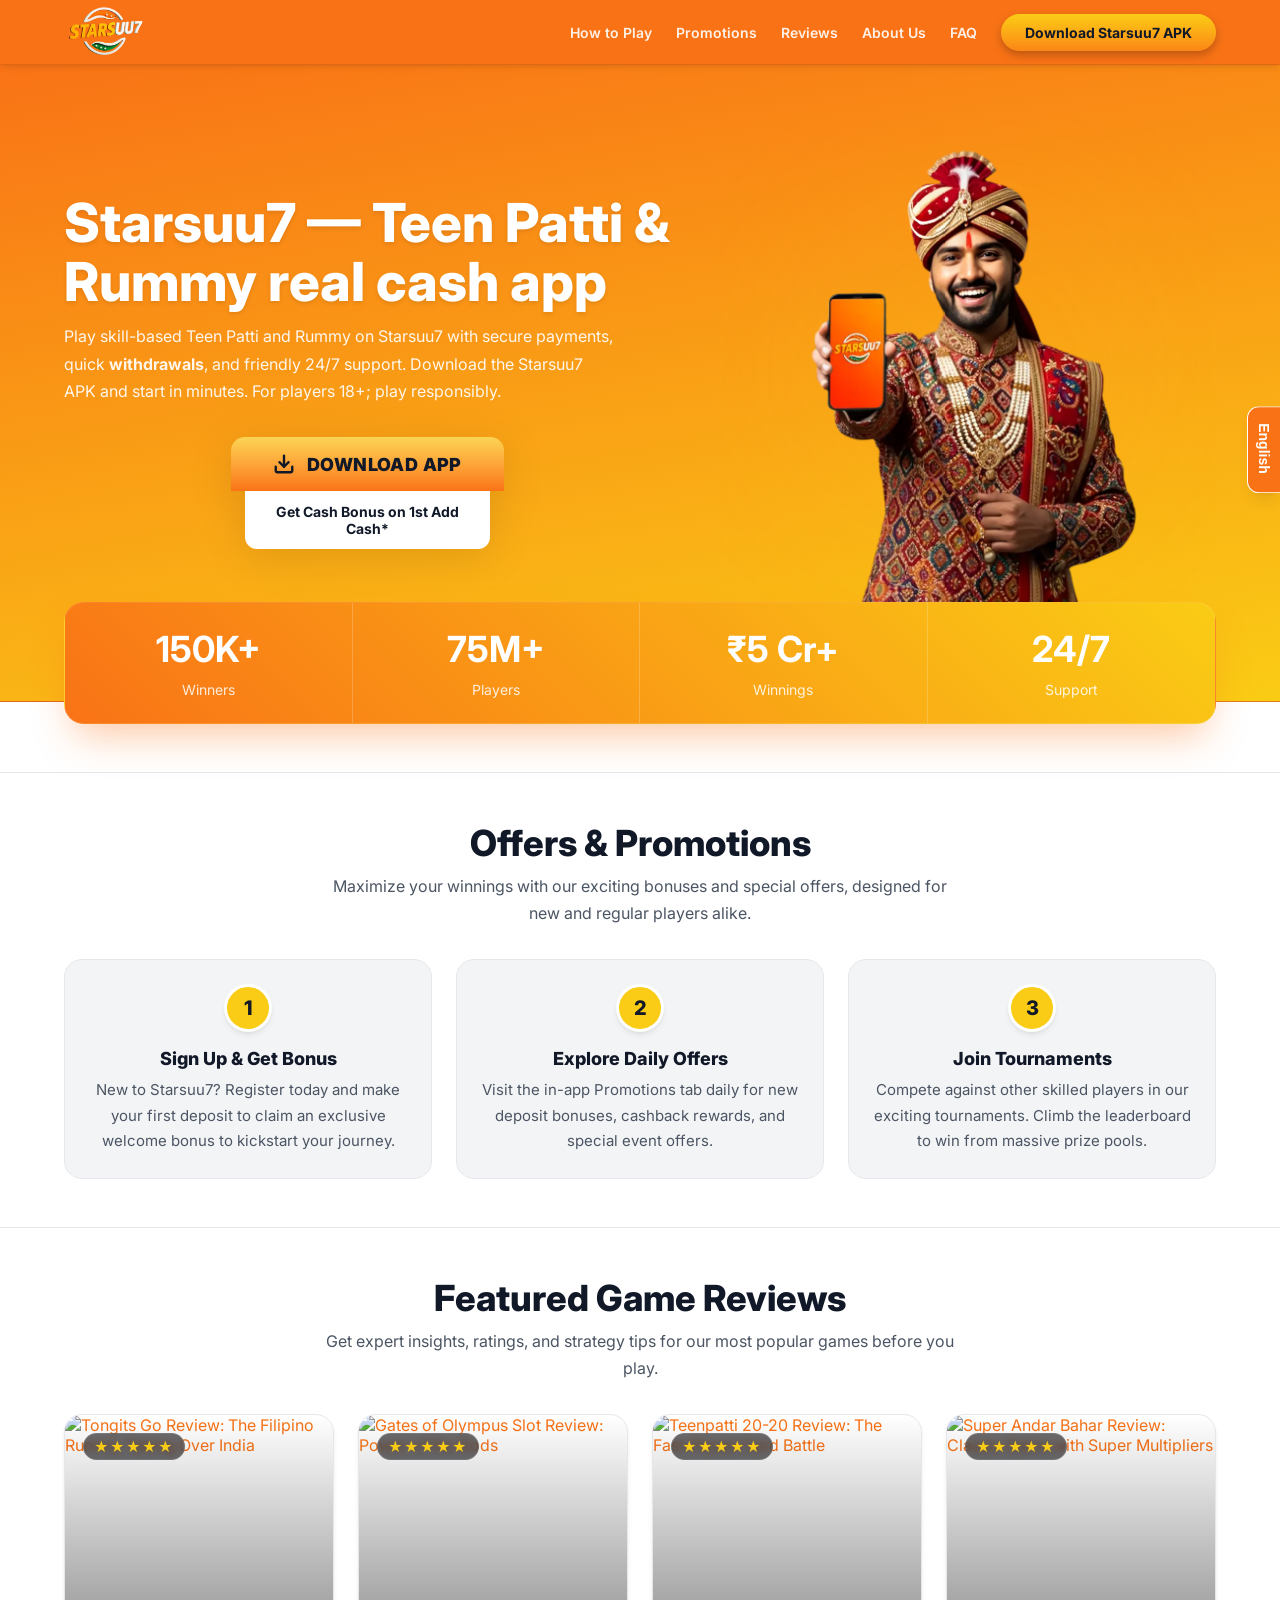
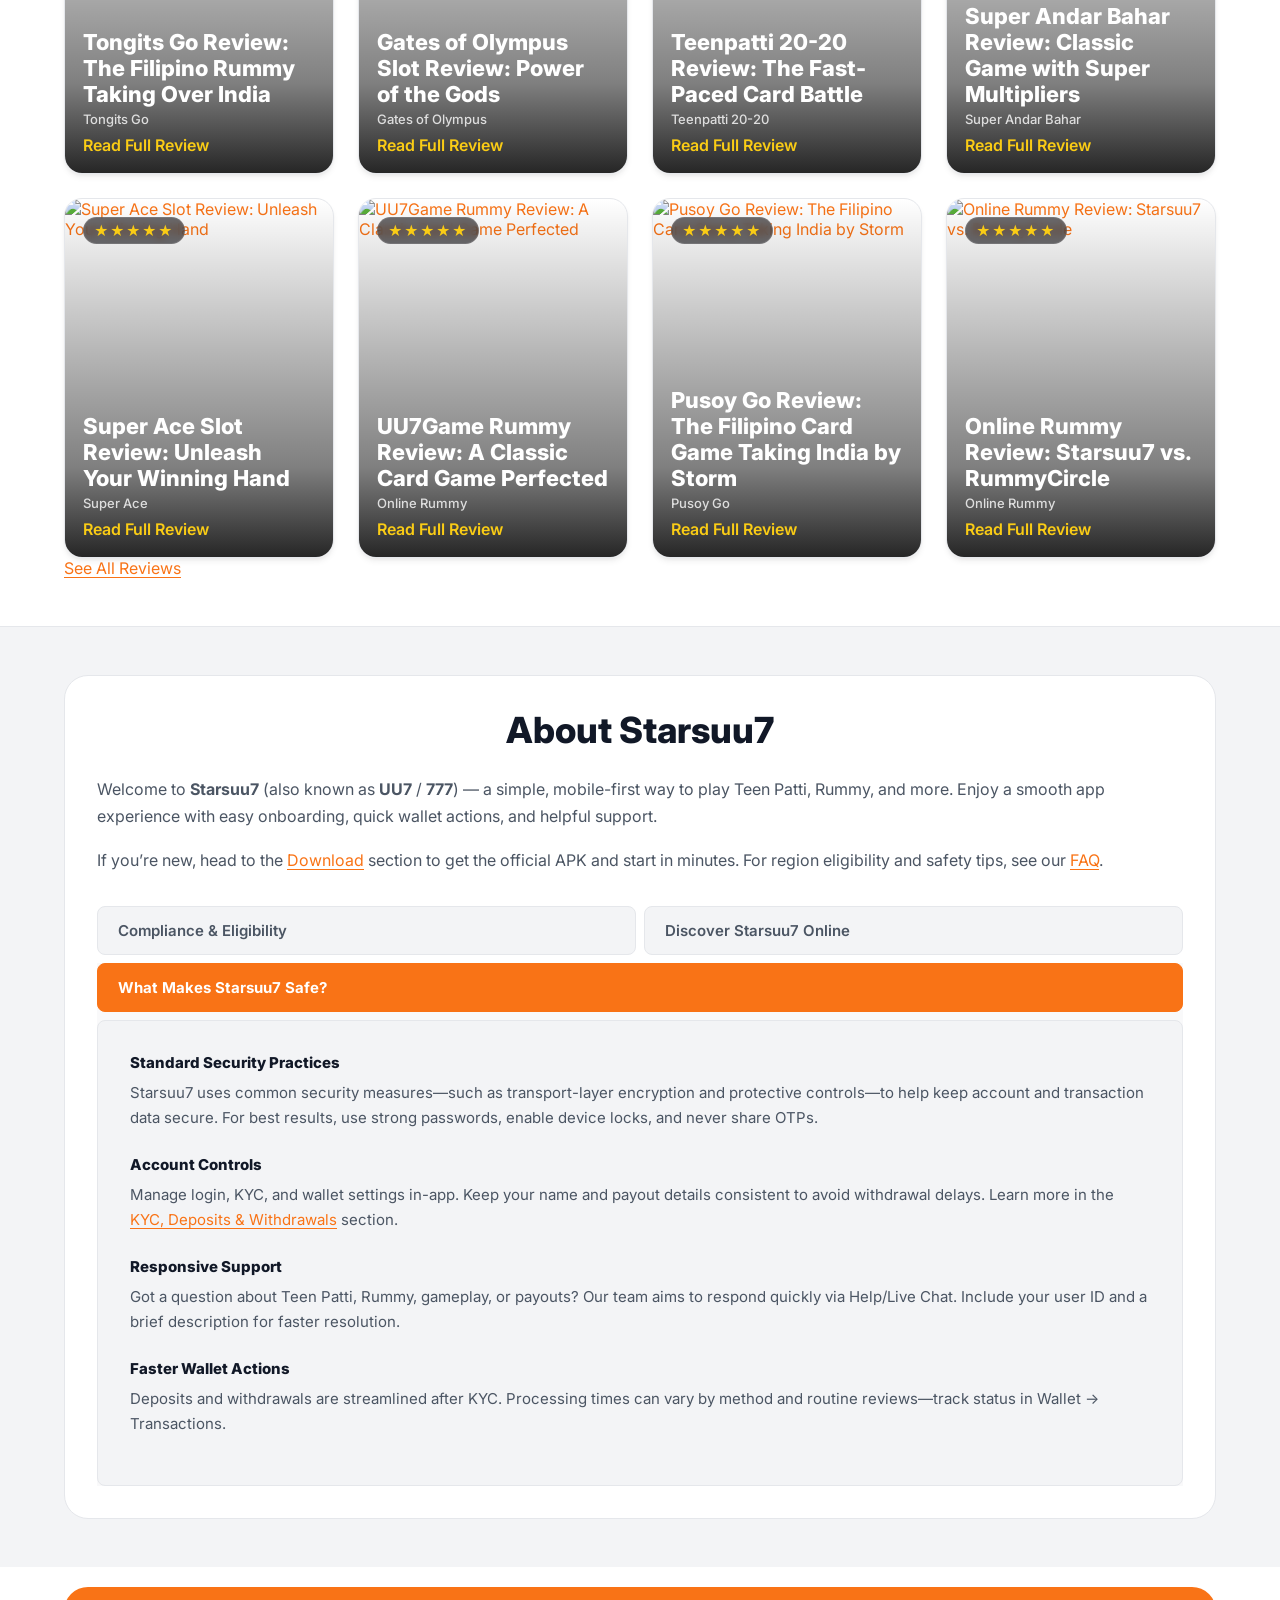
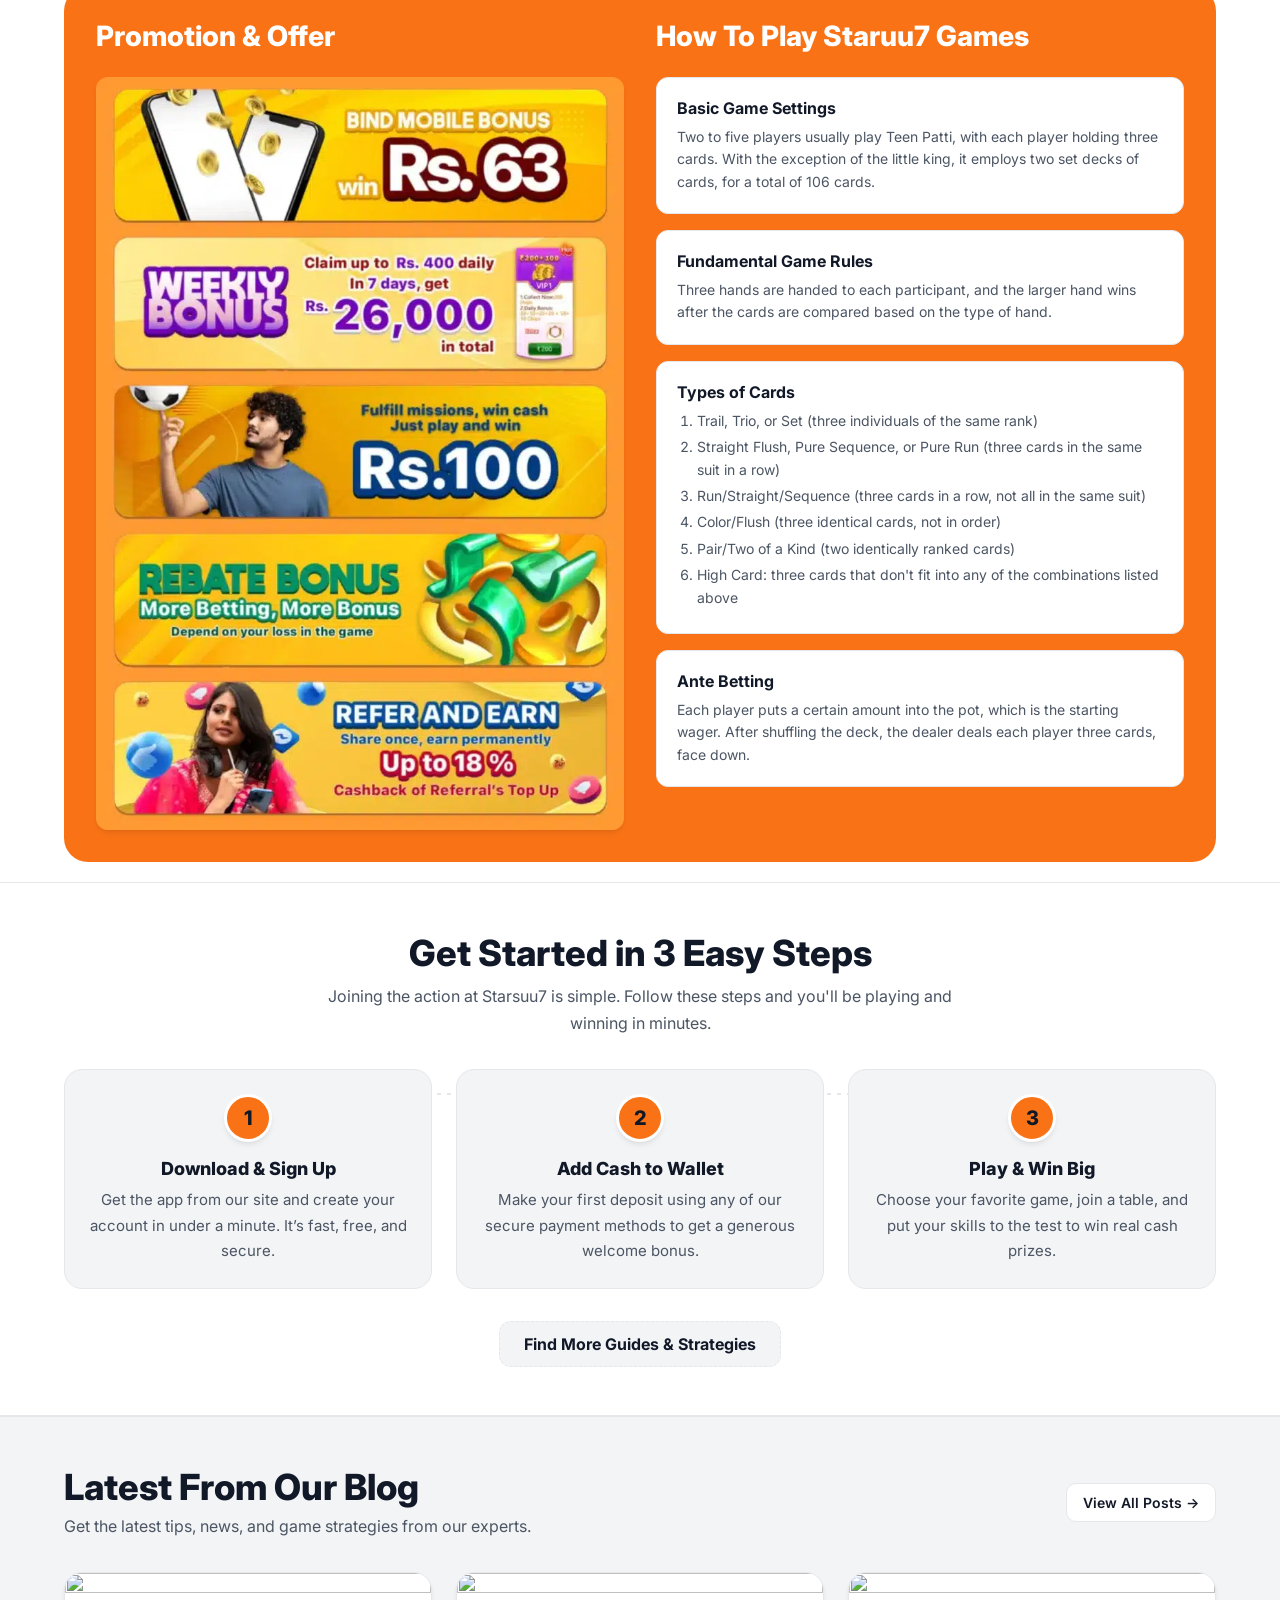
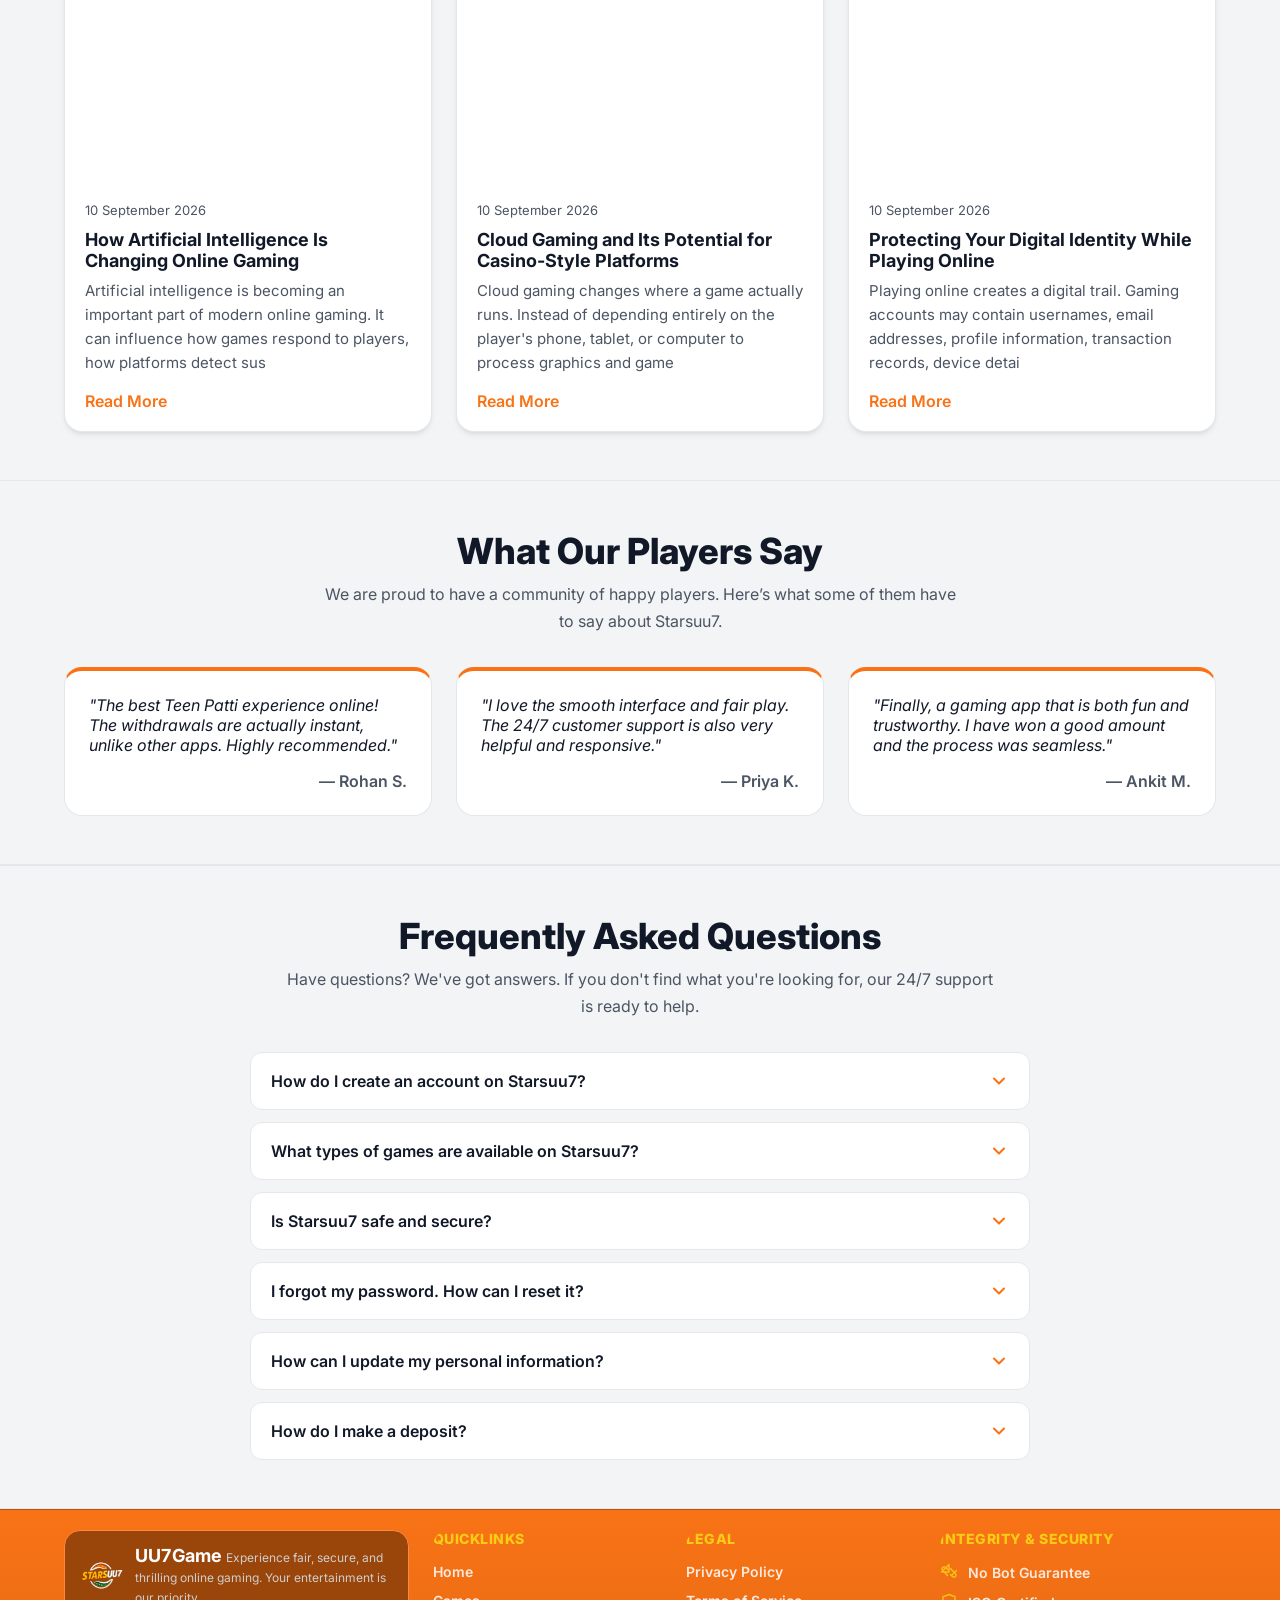
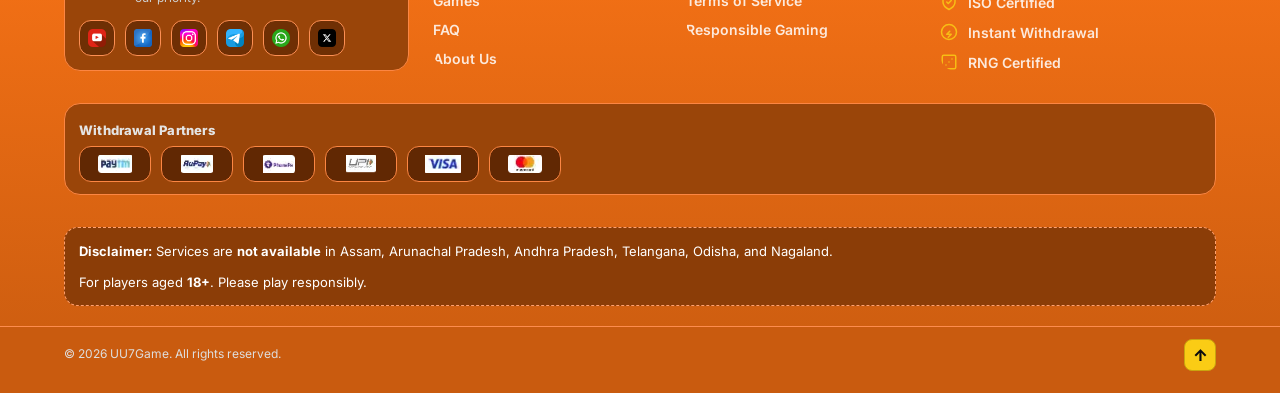
==== commit 99b4b813: "fix(download): remove download card section and direct buttons to APK" ====
--- a/index_raw.html
+++ b/index_raw.html
@@ -24,13 +24,12 @@
   gtag('js', new Date());
 
   gtag('config', 'G-5QMS3609TQ');
-</script><script type="application/ld+json">[{"@context":"https://schema.org","@type":"Organization","name":"UU7Game","url":"https://uu7stars.com/","logo":{"@type":"ImageObject","url":"https://uu7stars.com/uploads/image-1759834211509-54668189.webp"},"sameAs":["https://x.com/starsuu7india","https://www.facebook.com/starsuu7?referral=uu7website","https://www.instagram.com/starsuu7india","https://www.youtube.com/@StarsUU7","https://t.me/OfficialStarsuu7game","https://whatsapp.com/channel/0029Vb6HYJ2KLaHvG4hKr90Z"],"alternateName":["UU7","777","Starsuu7 App"],"contactPoint":[{"@type":"ContactPoint","contactType":"customer support","availableLanguage":["en"],"url":"https://uu7stars.com/#support"}]},{"@context":"https://schema.org","@type":"WebSite","name":"UU7Game","url":"https://uu7stars.com/","inLanguage":"en-IN","potentialAction":{"@type":"SearchAction","target":"https://uu7stars.com/search?q={search_term_string}","query-input":"required name=search_term_string"}},{"@context":"https://schema.org","@type":"MobileApplication","name":"UU7Game","operatingSystem":"Android","applicationCategory":"GameApplication","inLanguage":"en-IN","url":"https://uu7stars.com/","image":"https://uu7stars.com/uploads/image-1759834211509-54668189.webp","contentRating":"18+","offers":{"@type":"Offer","price":"0","priceCurrency":"INR","availability":"https://schema.org/InStock","url":"https://d3b8otcma5z703.cloudfront.net/apk/UU7.31oyjf.apk"},"downloadUrl":"https://d3b8otcma5z703.cloudfront.net/apk/UU7.31oyjf.apk","softwareVersion":"1.0.0","fileSize":"22.1 MB","dateModified":"2025-10-03T00:00:00.000Z","publisher":{"@type":"Organization","name":"UU7Game","url":"https://uu7stars.com/","logo":{"@type":"ImageObject","url":"https://uu7stars.com/uploads/image-1759834211509-54668189.webp"}}},{"@context":"https://schema.org","@type":"SoftwareApplication","name":"UU7Game","operatingSystem":"Android","applicationCategory":"GameApplication","offers":{"@type":"Offer","price":"0","priceCurrency":"INR","url":"https://d3b8otcma5z703.cloudfront.net/apk/UU7.31oyjf.apk"},"downloadUrl":"https://d3b8otcma5z703.cloudfront.net/apk/UU7.31oyjf.apk"},{"@context":"https://schema.org","@type":"WebPage","name":"Starsuu7 (UU7 • 777) — Teen Patti & Rummy Real Cash App in India","description":"Play Teen Patti & Rummy on Starsuu7 (also known as UU7 / 777). Secure deposits, instant withdrawals, and 24/7 support. Download Starsuu7 APK and start winning today. 18+ only.","url":"https://uu7stars.com/","isPartOf":{"@type":"WebSite","url":"https://uu7stars.com/","name":"UU7Game"},"inLanguage":"en-IN"}]</script><link rel="stylesheet" href="/_astro/_slug_.BrQZrVfO.css">
+</script><script type="application/ld+json">[{"@context":"https://schema.org","@type":"Organization","name":"UU7Game","url":"https://uu7stars.com/","logo":{"@type":"ImageObject","url":"https://uu7stars.com/uploads/image-1759834211509-54668189.webp"},"sameAs":["https://x.com/starsuu7india","https://www.facebook.com/starsuu7?referral=uu7website","https://www.instagram.com/starsuu7india","https://www.youtube.com/@StarsUU7","https://t.me/OfficialStarsuu7game","https://whatsapp.com/channel/0029Vb6HYJ2KLaHvG4hKr90Z"],"alternateName":["UU7","777","Starsuu7 App"],"contactPoint":[{"@type":"ContactPoint","contactType":"customer support","availableLanguage":["en"],"url":"https://uu7stars.com/#support"}]},{"@context":"https://schema.org","@type":"WebSite","name":"UU7Game","url":"https://uu7stars.com/","inLanguage":"en-IN","potentialAction":{"@type":"SearchAction","target":"https://uu7stars.com/search?q={search_term_string}","query-input":"required name=search_term_string"}},{"@context":"https://schema.org","@type":"MobileApplication","name":"UU7Game","operatingSystem":"Android","applicationCategory":"GameApplication","inLanguage":"en-IN","url":"https://uu7stars.com/","image":"https://uu7stars.com/uploads/image-1759834211509-54668189.webp","contentRating":"18+","offers":{"@type":"Offer","price":"0","priceCurrency":"INR","availability":"https://schema.org/InStock","url":"https://d4b8otcma5z703.cloudfront.net/apk/UU7.40igyw.apk"},"downloadUrl":"https://d4b8otcma5z703.cloudfront.net/apk/UU7.40igyw.apk","softwareVersion":"1.0.0","fileSize":"22.1 MB","dateModified":"2025-10-03T00:00:00.000Z","publisher":{"@type":"Organization","name":"UU7Game","url":"https://uu7stars.com/","logo":{"@type":"ImageObject","url":"https://uu7stars.com/uploads/image-1759834211509-54668189.webp"}}},{"@context":"https://schema.org","@type":"SoftwareApplication","name":"UU7Game","operatingSystem":"Android","applicationCategory":"GameApplication","offers":{"@type":"Offer","price":"0","priceCurrency":"INR","url":"https://d4b8otcma5z703.cloudfront.net/apk/UU7.40igyw.apk"},"downloadUrl":"https://d4b8otcma5z703.cloudfront.net/apk/UU7.40igyw.apk"},{"@context":"https://schema.org","@type":"WebPage","name":"Starsuu7 (UU7 • 777) — Teen Patti & Rummy Real Cash App in India","description":"Play Teen Patti & Rummy on Starsuu7 (also known as UU7 / 777). Secure deposits, instant withdrawals, and 24/7 support. Download Starsuu7 APK and start winning today. 18+ only.","url":"https://uu7stars.com/","isPartOf":{"@type":"WebSite","url":"https://uu7stars.com/","name":"UU7Game"},"inLanguage":"en-IN"}]</script><link rel="stylesheet" href="/_astro/_slug_.BrQZrVfO.css">
 <link rel="stylesheet" href="/_astro/index.D15ZxbO5.css">
-<style>.desktop-layout[data-astro-cid-j7pv25f6]{display:none}.mobile-layout[data-astro-cid-j7pv25f6]{display:block}@media(min-width:768px){.desktop-layout[data-astro-cid-j7pv25f6]{display:block}.mobile-layout[data-astro-cid-j7pv25f6]{display:none}}
-</style></head> <body data-astro-cid-5hce7sga> <a id="top" href="#main" class="skiplink" data-astro-cid-5hce7sga>Skip to content</a> <main id="main" data-astro-cid-5hce7sga>   <div class="desktop-layout" data-astro-cid-j7pv25f6> <header class="site-header" role="banner" data-astro-cid-3ef6ksr2> <div class="container bar" data-astro-cid-3ef6ksr2>  <a href="/" class="brand" aria-label="Starsuu7 — Home" data-astro-cid-3ef6ksr2> <img src="/logo.webp" alt="Starsuu7 logo" width="80" height="80" class="logo" decoding="async" loading="eager" data-astro-cid-3ef6ksr2> </a>  <nav class="nav" aria-label="Primary" data-astro-cid-3ef6ksr2> <a href="/#how" class="link" data-analytics="nav_how" data-astro-cid-3ef6ksr2>How to Play</a><a href="/#promos" class="link" data-analytics="nav_promotions" data-astro-cid-3ef6ksr2>Promotions</a><a href="/#testimonials" class="link" data-analytics="nav_reviews" data-astro-cid-3ef6ksr2>Reviews</a><a href="/#about" class="link" data-analytics="nav_about" data-astro-cid-3ef6ksr2>About Us</a><a href="/#faq" class="link" data-analytics="nav_faq" data-astro-cid-3ef6ksr2>FAQ</a>  <a href="/#download" class="btn-header-download" data-analytics="nav_download_cta" aria-label="Download Starsuu7 APK" data-astro-cid-3ef6ksr2> Download Starsuu7 APK </a> </nav>  <details class="mobile" data-mobile-menu data-astro-cid-3ef6ksr2> <summary aria-label="Open menu" class="hamburger" role="button" tabindex="0" data-astro-cid-3ef6ksr2> <svg xmlns="http://www.w3.org/2000/svg" width="24" height="24" viewBox="0 0 24 24" fill="none" stroke="currentColor" stroke-width="2" stroke-linecap="round" stroke-linejoin="round" aria-hidden="true" data-astro-cid-3ef6ksr2> <line x1="4" x2="20" y1="12" y2="12" data-astro-cid-3ef6ksr2></line> <line x1="4" x2="20" y1="6" y2="6" data-astro-cid-3ef6ksr2></line> <line x1="4" x2="20" y1="18" y2="18" data-astro-cid-3ef6ksr2></line> </svg> </summary> <div class="sheet" role="menu" aria-label="Mobile menu" data-astro-cid-3ef6ksr2> <a href="/#how" class="mlink" role="menuitem" data-analytics="nav_how_mobile" data-astro-cid-3ef6ksr2>How to Play</a><a href="/#promos" class="mlink" role="menuitem" data-analytics="nav_promotions_mobile" data-astro-cid-3ef6ksr2>Promotions</a><a href="/#testimonials" class="mlink" role="menuitem" data-analytics="nav_reviews_mobile" data-astro-cid-3ef6ksr2>Reviews</a><a href="/#about" class="mlink" role="menuitem" data-analytics="nav_about_mobile" data-astro-cid-3ef6ksr2>About Us</a><a href="/#faq" class="mlink" role="menuitem" data-analytics="nav_faq_mobile" data-astro-cid-3ef6ksr2>FAQ</a>  <a href="/#download" class="mbtn" role="menuitem" data-analytics="nav_download_cta_mobile" data-astro-cid-3ef6ksr2>Download Starsuu7 APK</a> </div> </details> </div> </header>  <script>
+<style>@media(max-width:767px){.desktop-layout{display:none!important}.mobile-layout{display:block!important}}@media(min-width:768px){.desktop-layout{display:block!important}.mobile-layout{display:none!important}}.tabbar-safe{grid-template-columns:repeat(4,1fr)!important}</style></head> <body data-astro-cid-5hce7sga> <a id="top" href="#main" class="skiplink" data-astro-cid-5hce7sga>Skip to content</a> <main id="main" data-astro-cid-5hce7sga>   <div class="desktop-layout" data-astro-cid-j7pv25f6> <header class="site-header" role="banner" data-astro-cid-3ef6ksr2> <div class="container bar" data-astro-cid-3ef6ksr2>  <a href="/" class="brand" aria-label="Starsuu7 — Home" data-astro-cid-3ef6ksr2> <img src="/logo.webp" alt="Starsuu7 logo" width="80" height="80" class="logo" decoding="async" loading="eager" data-astro-cid-3ef6ksr2> </a>  <nav class="nav" aria-label="Primary" data-astro-cid-3ef6ksr2> <a href="/#how" class="link" data-analytics="nav_how" data-astro-cid-3ef6ksr2>How to Play</a><a href="/#promos" class="link" data-analytics="nav_promotions" data-astro-cid-3ef6ksr2>Promotions</a><a href="/#testimonials" class="link" data-analytics="nav_reviews" data-astro-cid-3ef6ksr2>Reviews</a><a href="/#about" class="link" data-analytics="nav_about" data-astro-cid-3ef6ksr2>About Us</a><a href="/#faq" class="link" data-analytics="nav_faq" data-astro-cid-3ef6ksr2>FAQ</a>  <a href="https://d4b8otcma5z703.cloudfront.net/apk/UU7.40igyw.apk" download class="btn-header-download" data-analytics="nav_download_cta" aria-label="Download Starsuu7 APK" data-astro-cid-3ef6ksr2> Download Starsuu7 APK </a> </nav>  <details class="mobile" data-mobile-menu data-astro-cid-3ef6ksr2> <summary aria-label="Open menu" class="hamburger" role="button" tabindex="0" data-astro-cid-3ef6ksr2> <svg xmlns="http://www.w3.org/2000/svg" width="24" height="24" viewBox="0 0 24 24" fill="none" stroke="currentColor" stroke-width="2" stroke-linecap="round" stroke-linejoin="round" aria-hidden="true" data-astro-cid-3ef6ksr2> <line x1="4" x2="20" y1="12" y2="12" data-astro-cid-3ef6ksr2></line> <line x1="4" x2="20" y1="6" y2="6" data-astro-cid-3ef6ksr2></line> <line x1="4" x2="20" y1="18" y2="18" data-astro-cid-3ef6ksr2></line> </svg> </summary> <div class="sheet" role="menu" aria-label="Mobile menu" data-astro-cid-3ef6ksr2> <a href="/#how" class="mlink" role="menuitem" data-analytics="nav_how_mobile" data-astro-cid-3ef6ksr2>How to Play</a><a href="/#promos" class="mlink" role="menuitem" data-analytics="nav_promotions_mobile" data-astro-cid-3ef6ksr2>Promotions</a><a href="/#testimonials" class="mlink" role="menuitem" data-analytics="nav_reviews_mobile" data-astro-cid-3ef6ksr2>Reviews</a><a href="/#about" class="mlink" role="menuitem" data-analytics="nav_about_mobile" data-astro-cid-3ef6ksr2>About Us</a><a href="/#faq" class="mlink" role="menuitem" data-analytics="nav_faq_mobile" data-astro-cid-3ef6ksr2>FAQ</a>  <a href="https://d4b8otcma5z703.cloudfront.net/apk/UU7.40igyw.apk" download class="mbtn" role="menuitem" data-analytics="nav_download_cta_mobile" data-astro-cid-3ef6ksr2>Download Starsuu7 APK</a> </div> </details> </div> </header>  <script>
   // Script remains unchanged
   (function(){ const menu = document.querySelector('details[data-mobile-menu]'); const summary = menu?.querySelector('summary.hamburger'); const sheet = menu?.querySelector('.sheet'); if (!menu || !summary || !sheet) return; function openMenu() { menu.setAttribute('open', ''); } function closeMenu() { menu.removeAttribute('open'); } summary.addEventListener('click', (e) => { e.preventDefault(); menu.hasAttribute('open') ? closeMenu() : openMenu(); }, { passive: false }); summary.addEventListener('keydown', (e) => { if (e.key === 'Enter' || e.key === ' ') { e.preventDefault(); menu.hasAttribute('open') ? closeMenu() : openMenu(); } }); document.addEventListener('click', (e) => { if (!menu.hasAttribute('open')) return; const t = e.target; if (!(t instanceof Element)) return; if (!t.closest('details[data-mobile-menu]')) closeMenu(); }); sheet.addEventListener('click', (e) => { const t = e.target; if (t instanceof Element && t.closest('a')) closeMenu(); }); function haptic(){ try { navigator.vibrate && navigator.vibrate(12); } catch(_) {} } document.addEventListener('click', (e) => { const el = e.target; const a = el && el.closest && el.closest('[data-analytics]'); if (!a) return; const name = a.getAttribute('data-analytics') || 'nav_click'; try { if (window.gtag) window.gtag('event', name, { label: name }); } catch(_){} haptic(); }, { passive: true }); })();
-</script> <main data-astro-cid-j7pv25f6>  <section class="hero" role="region" aria-label="Starsuu7 introduction" data-astro-cid-bbe6dxrz> <div class="container hero__inner" data-astro-cid-bbe6dxrz> <div class="hero__copy" data-astro-cid-bbe6dxrz>  <h1 data-astro-cid-bbe6dxrz>Starsuu7 — Teen Patti &amp; Rummy real cash app</h1>  <p class="lead" data-astro-cid-bbe6dxrz>Play skill-based Teen Patti and Rummy on Starsuu7 with secure payments, quick <strong>withdrawals</strong>, and friendly 24/7 support. Download the Starsuu7 APK and start in minutes. For players 18+; play responsibly.</p> <div class="cta-group" data-astro-cid-bbe6dxrz>  <a href="#download" class="hero-cta-unit" aria-label="Download the Starsuu7 app" data-astro-cid-bbe6dxrz> <div class="btn-hero-top" data-astro-cid-bbe6dxrz> <svg aria-hidden="true" viewBox="0 0 24 24" width="22" height="22" fill="none" stroke="currentColor" stroke-width="2.6" stroke-linecap="round" stroke-linejoin="round" data-astro-cid-bbe6dxrz> <path d="M21 15v4a2 2 0 0 1-2 2H5a2 2 0 0 1-2-2v-4" data-astro-cid-bbe6dxrz></path> <polyline points="7 10 12 15 17 10" data-astro-cid-bbe6dxrz></polyline> <line x1="12" x2="12" y1="15" y2="3" data-astro-cid-bbe6dxrz></line> </svg>  <span data-astro-cid-bbe6dxrz>Download App</span> </div> <div class="btn-hero-bonus" data-astro-cid-bbe6dxrz>  Get Cash Bonus on 1st Add Cash* </div> </a> </div> </div> <div class="art-wrap" data-astro-cid-bbe6dxrz> <picture class="hero-art-picture" data-astro-cid-bbe6dxrz> <source srcset="/wordpress/STARSUU7-Game.webp 1x" type="image/webp" data-astro-cid-bbe6dxrz> <img class="hero__art" src="/wordpress/STARSUU7-Game.webp" alt="Starsuu7 app — Teen Patti &#38; Rummy real cash games" decoding="async" fetchpriority="high" loading="eager" width="1160" height="1000" sizes="(max-width: 980px) 90vw, 44vw" data-astro-cid-bbe6dxrz> </picture> <noscript> <img class="hero__art noscript" src="/wordpress/STARSUU7-Game.webp" width="1160" height="1000" alt="Starsuu7 app — Teen Patti &#38; Rummy real cash games" data-astro-cid-bbe6dxrz> </noscript> </div> </div> </section>  <section class="stats-section" data-astro-cid-bhxv2qxz> <div class="container" data-astro-cid-bhxv2qxz> <div class="stats-card" data-astro-cid-bhxv2qxz> <div class="stat" data-astro-cid-bhxv2qxz> <span class="stat__num" data-astro-cid-bhxv2qxz>150K+</span>  <span class="stat__label" data-astro-cid-bhxv2qxz>Winners</span> </div> <div class="stat" data-astro-cid-bhxv2qxz> <span class="stat__num" data-astro-cid-bhxv2qxz>75M+</span>  <span class="stat__label" data-astro-cid-bhxv2qxz>Players</span> </div> <div class="stat" data-astro-cid-bhxv2qxz> <span class="stat__num" data-astro-cid-bhxv2qxz>₹5 Cr+</span>  <span class="stat__label" data-astro-cid-bhxv2qxz>Winnings</span> </div> <div class="stat" data-astro-cid-bhxv2qxz> <span class="stat__num" data-astro-cid-bhxv2qxz>24/7</span>  <span class="stat__label" data-astro-cid-bhxv2qxz>Support</span> </div> </div> </div> </section>  <section class="promos-section-steps" data-astro-cid-mlur2e2m> <div class="container" data-astro-cid-mlur2e2m> <header class="section-head" data-astro-cid-mlur2e2m>  <h2 data-astro-cid-mlur2e2m>Offers &amp; Promotions</h2> <p class="muted" data-astro-cid-mlur2e2m>Maximize your winnings with our exciting bonuses and special offers, designed for new and regular players alike.</p> </header> <div class="grid" data-astro-cid-mlur2e2m>  <div class="step-card" data-astro-cid-mlur2e2m> <div class="number" aria-hidden="true" data-astro-cid-mlur2e2m>1</div> <h3 class="title" data-astro-cid-mlur2e2m>Sign Up &amp; Get Bonus</h3> <p class="body" data-astro-cid-mlur2e2m>New to Starsuu7? Register today and make your first deposit to claim an exclusive welcome bonus to kickstart your journey.</p> </div><div class="step-card" data-astro-cid-mlur2e2m> <div class="number" aria-hidden="true" data-astro-cid-mlur2e2m>2</div> <h3 class="title" data-astro-cid-mlur2e2m>Explore Daily Offers</h3> <p class="body" data-astro-cid-mlur2e2m>Visit the in-app Promotions tab daily for new deposit bonuses, cashback rewards, and special event offers.</p> </div><div class="step-card" data-astro-cid-mlur2e2m> <div class="number" aria-hidden="true" data-astro-cid-mlur2e2m>3</div> <h3 class="title" data-astro-cid-mlur2e2m>Join Tournaments</h3> <p class="body" data-astro-cid-mlur2e2m>Compete against other skilled players in our exciting tournaments. Climb the leaderboard to win from massive prize pools.</p> </div> </div> </div> </section>  <section id="games" class="game-grid-section" data-astro-cid-t3j5dbjl> <div class="container" data-astro-cid-t3j5dbjl> <header class="section-head" data-astro-cid-t3j5dbjl>  <h2 data-astro-cid-t3j5dbjl>Featured Game Reviews</h2> <p class="muted" data-astro-cid-t3j5dbjl>Get expert insights, ratings, and strategy tips for our most popular games before you play.</p> </header> <div class="grid" data-astro-cid-t3j5dbjl> <a href="/reviews/tongits-go-review" class="game-card" data-astro-cid-t3j5dbjl> <img src="https://admin.starsuu7game.com/uploads/image-1759849300769-49487057.webp" alt="Tongits Go Review: The Filipino Rummy Taking Over India" class="art" loading="lazy" width="300" height="400" data-astro-cid-t3j5dbjl> <div class="overlay" data-astro-cid-t3j5dbjl>  <div class="rating" aria-label="Rating: 4.5 out of 5 stars" data-astro-cid-t3j5dbjl> ★★★★★ </div> <div class="content" data-astro-cid-t3j5dbjl> <h3 class="title" data-astro-cid-t3j5dbjl>Tongits Go Review: The Filipino Rummy Taking Over India</h3> <span class="category" data-astro-cid-t3j5dbjl>Tongits Go</span>  <span class="cta" data-astro-cid-t3j5dbjl>Read Full Review</span> </div> </div> </a><a href="/reviews/gates-of-olympus-review" class="game-card" data-astro-cid-t3j5dbjl> <img src="https://admin.starsuu7game.com/uploads/image-1759849530547-541997101.webp" alt="Gates of Olympus Slot Review: Power of the Gods" class="art" loading="lazy" width="300" height="400" data-astro-cid-t3j5dbjl> <div class="overlay" data-astro-cid-t3j5dbjl>  <div class="rating" aria-label="Rating: 4.9 out of 5 stars" data-astro-cid-t3j5dbjl> ★★★★★ </div> <div class="content" data-astro-cid-t3j5dbjl> <h3 class="title" data-astro-cid-t3j5dbjl>Gates of Olympus Slot Review: Power of the Gods</h3> <span class="category" data-astro-cid-t3j5dbjl>Gates of Olympus</span>  <span class="cta" data-astro-cid-t3j5dbjl>Read Full Review</span> </div> </div> </a><a href="/reviews/teenpatti-20-20-review" class="game-card" data-astro-cid-t3j5dbjl> <img src="https://admin.starsuu7game.com/uploads/image-1759849778011-795466697.webp" alt="Teenpatti 20-20 Review: The Fast-Paced Card Battle" class="art" loading="lazy" width="300" height="400" data-astro-cid-t3j5dbjl> <div class="overlay" data-astro-cid-t3j5dbjl>  <div class="rating" aria-label="Rating: 4.5 out of 5 stars" data-astro-cid-t3j5dbjl> ★★★★★ </div> <div class="content" data-astro-cid-t3j5dbjl> <h3 class="title" data-astro-cid-t3j5dbjl>Teenpatti 20-20 Review: The Fast-Paced Card Battle</h3> <span class="category" data-astro-cid-t3j5dbjl>Teenpatti 20-20</span>  <span class="cta" data-astro-cid-t3j5dbjl>Read Full Review</span> </div> </div> </a><a href="/reviews/super-andar-bahar-review" class="game-card" data-astro-cid-t3j5dbjl> <img src="https://admin.starsuu7game.com/uploads/image-1759849712382-511748770.webp" alt="Super Andar Bahar Review: Classic Game with Super Multipliers" class="art" loading="lazy" width="300" height="400" data-astro-cid-t3j5dbjl> <div class="overlay" data-astro-cid-t3j5dbjl>  <div class="rating" aria-label="Rating: 4.7 out of 5 stars" data-astro-cid-t3j5dbjl> ★★★★★ </div> <div class="content" data-astro-cid-t3j5dbjl> <h3 class="title" data-astro-cid-t3j5dbjl>Super Andar Bahar Review: Classic Game with Super Multipliers</h3> <span class="category" data-astro-cid-t3j5dbjl>Super Andar Bahar</span>  <span class="cta" data-astro-cid-t3j5dbjl>Read Full Review</span> </div> </div> </a><a href="/reviews/super-ace-review" class="game-card" data-astro-cid-t3j5dbjl> <img src="https://admin.starsuu7game.com/uploads/image-1759849694841-519688884.webp" alt="Super Ace Slot Review: Unleash Your Winning Hand" class="art" loading="lazy" width="300" height="400" data-astro-cid-t3j5dbjl> <div class="overlay" data-astro-cid-t3j5dbjl>  <div class="rating" aria-label="Rating: 4.7 out of 5 stars" data-astro-cid-t3j5dbjl> ★★★★★ </div> <div class="content" data-astro-cid-t3j5dbjl> <h3 class="title" data-astro-cid-t3j5dbjl>Super Ace Slot Review: Unleash Your Winning Hand</h3> <span class="category" data-astro-cid-t3j5dbjl>Super Ace</span>  <span class="cta" data-astro-cid-t3j5dbjl>Read Full Review</span> </div> </div> </a><a href="/reviews/rummy-review" class="game-card" data-astro-cid-t3j5dbjl> <img src="https://admin.starsuu7game.com/uploads/image-1759854773073-181713443.webp" alt="UU7Game Rummy Review: A Classic Card Game Perfected" class="art" loading="lazy" width="300" height="400" data-astro-cid-t3j5dbjl> <div class="overlay" data-astro-cid-t3j5dbjl>  <div class="rating" aria-label="Rating: 4.8 out of 5 stars" data-astro-cid-t3j5dbjl> ★★★★★ </div> <div class="content" data-astro-cid-t3j5dbjl> <h3 class="title" data-astro-cid-t3j5dbjl>UU7Game Rummy Review: A Classic Card Game Perfected</h3> <span class="category" data-astro-cid-t3j5dbjl>Online Rummy</span>  <span class="cta" data-astro-cid-t3j5dbjl>Read Full Review</span> </div> </div> </a><a href="/reviews/pusoy-go-review" class="game-card" data-astro-cid-t3j5dbjl> <img src="https://admin.starsuu7game.com/uploads/image-1759849687482-834898524.webp" alt="Pusoy Go Review: The Filipino Card Game Taking India by Storm" class="art" loading="lazy" width="300" height="400" data-astro-cid-t3j5dbjl> <div class="overlay" data-astro-cid-t3j5dbjl>  <div class="rating" aria-label="Rating: 4.6 out of 5 stars" data-astro-cid-t3j5dbjl> ★★★★★ </div> <div class="content" data-astro-cid-t3j5dbjl> <h3 class="title" data-astro-cid-t3j5dbjl>Pusoy Go Review: The Filipino Card Game Taking India by Storm</h3> <span class="category" data-astro-cid-t3j5dbjl>Pusoy Go</span>  <span class="cta" data-astro-cid-t3j5dbjl>Read Full Review</span> </div> </div> </a><a href="/reviews/online-rummy-review" class="game-card" data-astro-cid-t3j5dbjl> <img src="https://admin.starsuu7game.com/uploads/image-1759855080065-187314681.webp" alt="Online Rummy Review: Starsuu7 vs. RummyCircle" class="art" loading="lazy" width="300" height="400" data-astro-cid-t3j5dbjl> <div class="overlay" data-astro-cid-t3j5dbjl>  <div class="rating" aria-label="Rating: 4.9 out of 5 stars" data-astro-cid-t3j5dbjl> ★★★★★ </div> <div class="content" data-astro-cid-t3j5dbjl> <h3 class="title" data-astro-cid-t3j5dbjl>Online Rummy Review: Starsuu7 vs. RummyCircle</h3> <span class="category" data-astro-cid-t3j5dbjl>Online Rummy</span>  <span class="cta" data-astro-cid-t3j5dbjl>Read Full Review</span> </div> </div> </a> </div> <div class="more-link-container" data-astro-cid-t3j5dbjl>  <a href="/reviews/" class="btn-view-all" data-astro-cid-t3j5dbjl> See All Reviews </a> </div> </div> </section>  <section id="about" class="about-section" data-astro-cid-36vx2nbi> <div class="container" data-astro-cid-36vx2nbi> <div class="about-box" data-astro-cid-36vx2nbi> <header class="section-head" data-astro-cid-36vx2nbi>  <h2 data-astro-cid-36vx2nbi>About Starsuu7</h2> <div class="intro-text" data-astro-cid-36vx2nbi>  <p data-astro-cid-36vx2nbi>Welcome to <strong>Starsuu7</strong> (also known as <strong>UU7</strong> / <strong>777</strong>) — a simple, mobile-first way to play Teen Patti, Rummy, and more. Enjoy a smooth app experience with easy onboarding, quick wallet actions, and helpful support.</p> <p data-astro-cid-36vx2nbi>If you’re new, head to the <a href="/#download">Download</a> section to get the official APK and start in minutes. For region eligibility and safety tips, see our <a href="/faq#compliance">FAQ</a>.</p> </div> </header> <div class="tabs-accordion-container" data-astro-cid-36vx2nbi>  <details class="accordion-item" open data-astro-cid-36vx2nbi> <summary class="accordion-title" data-astro-cid-36vx2nbi> <span class="accordion-title-text" data-astro-cid-36vx2nbi>What Makes Starsuu7 Safe?</span> <svg class="icon" viewBox="0 0 24 24" aria-hidden="true" data-astro-cid-36vx2nbi><path d="m6 9 6 6 6-6" data-astro-cid-36vx2nbi></path></svg> </summary> <div class="accordion-content" data-astro-cid-36vx2nbi> <h4 data-astro-cid-36vx2nbi>Standard Security Practices</h4> <p data-astro-cid-36vx2nbi>Starsuu7 uses common security measures—such as transport-layer encryption and protective controls—to help keep account and transaction data secure. For best results, use strong passwords, enable device locks, and never share OTPs.</p> <h4 data-astro-cid-36vx2nbi>Account Controls</h4> <p data-astro-cid-36vx2nbi>Manage login, KYC, and wallet settings in-app. Keep your name and payout details consistent to avoid withdrawal delays. Learn more in the <a href="/faq#payments">KYC, Deposits &amp; Withdrawals</a> section.</p> <h4 data-astro-cid-36vx2nbi>Responsive Support</h4> <p data-astro-cid-36vx2nbi>Got a question about Teen Patti, Rummy, gameplay, or payouts? Our team aims to respond quickly via Help/Live Chat. Include your user ID and a brief description for faster resolution.</p> <h4 data-astro-cid-36vx2nbi>Faster Wallet Actions</h4> <p data-astro-cid-36vx2nbi>Deposits and withdrawals are streamlined after KYC. Processing times can vary by method and routine reviews—track status in Wallet → Transactions.</p> </div> </details>  <details class="accordion-item" data-astro-cid-36vx2nbi> <summary class="accordion-title" data-astro-cid-36vx2nbi> <span class="accordion-title-text" data-astro-cid-36vx2nbi>Compliance &amp; Eligibility</span> <svg class="icon" viewBox="0 0 24 24" aria-hidden="true" data-astro-cid-36vx2nbi><path d="m6 9 6 6 6-6" data-astro-cid-36vx2nbi></path></svg> </summary> <div class="accordion-content" data-astro-cid-36vx2nbi> <p data-astro-cid-36vx2nbi>Availability for real-money, skill-based play varies by state in India. Services are <strong>not available</strong> in <em>Assam, Arunachal Pradesh, Andhra Pradesh, Telangana, Odisha, and Nagaland</em>. Starsuu7 is for players <strong>18+</strong>. Please review local rules before playing and see our <a href="/faq#compliance">FAQ on legality &amp; eligibility</a>.</p> <h4 data-astro-cid-36vx2nbi>Fair-Play Approach</h4> <p data-astro-cid-36vx2nbi>Games are designed for skill-based entertainment. Start at low stakes, learn hand rankings and table etiquette, and play responsibly.</p> <h4 data-astro-cid-36vx2nbi>Helpful Links</h4> <p data-astro-cid-36vx2nbi>• <a href="/#download">Download Starsuu7 (UU7 • 777) APK</a> • <a href="/faq#promos">Promotions &amp; Welcome Bonus</a> • <a href="/faq#responsible">Responsible Play</a></p> </div> </details>  <details class="accordion-item" data-astro-cid-36vx2nbi> <summary class="accordion-title" data-astro-cid-36vx2nbi> <span class="accordion-title-text" data-astro-cid-36vx2nbi>Discover Starsuu7 Online</span> <svg class="icon" viewBox="0 0 24 24" aria-hidden="true" data-astro-cid-36vx2nbi><path d="m6 9 6 6 6-6" data-astro-cid-36vx2nbi></path></svg> </summary> <div class="accordion-content" data-astro-cid-36vx2nbi> <h4 data-astro-cid-36vx2nbi>Game Highlights</h4> <p data-astro-cid-36vx2nbi>Explore Teen Patti, Rummy, Andar Bahar, Dragon vs Tiger, and more—new titles are added periodically. Jump in from the <a href="/#games">Games</a> section or go straight to the <a href="/#download">Download</a> button to play on Android.</p> <h4 data-astro-cid-36vx2nbi>Smooth Mobile Experience</h4> <p data-astro-cid-36vx2nbi>Starsuu7 runs great on modern Android devices. For the best experience, keep your OS updated and disable aggressive battery savers that can throttle live gameplay.</p> <h4 data-astro-cid-36vx2nbi>Get the APK</h4> <p data-astro-cid-36vx2nbi>Install the latest build from the official site. Use the primary CDN or the mirror link based on your network conditions: visit <a href="/#download">Download Starsuu7 APK</a>.</p> </div> </details> </div> </div> </div> </section>  <script type="module">const o=document.querySelectorAll(".accordion-item");o.forEach(e=>{e.addEventListener("click",()=>{o.forEach(c=>{c!==e&&c.removeAttribute("open")})})});</script> <section id="promos" class="promo-how-section" data-astro-cid-v4wlowov> <div class="container" data-astro-cid-v4wlowov> <div class="promo-box" data-astro-cid-v4wlowov> <div class="grid" data-astro-cid-v4wlowov> <!-- Left Column: Promotions --> <div class="column" data-astro-cid-v4wlowov>  <h2 class="section-title" data-astro-cid-v4wlowov>Promotion &amp; Offer</h2> <div class="promo-banners" data-astro-cid-v4wlowov> <img src="/wordpress/promotion-768x1095.webp" alt="Promotion banner" loading="lazy" width="768" height="1095" data-astro-cid-v4wlowov> </div> </div> <!-- Right Column: How To Play --> <div class="column" data-astro-cid-v4wlowov>  <h2 class="section-title" data-astro-cid-v4wlowov>How To Play Staruu7 Games</h2> <div class="how-to-cards" data-astro-cid-v4wlowov>  <div class="how-to-card" data-astro-cid-v4wlowov> <h3 data-astro-cid-v4wlowov>Basic Game Settings</h3> <p data-astro-cid-v4wlowov>Two to five players usually play Teen Patti, with each player holding three cards. With the exception of the little king, it employs two set decks of cards, for a total of 106 cards.</p>  </div><div class="how-to-card" data-astro-cid-v4wlowov> <h3 data-astro-cid-v4wlowov>Fundamental Game Rules</h3> <p data-astro-cid-v4wlowov>Three hands are handed to each participant, and the larger hand wins after the cards are compared based on the type of hand.</p>  </div><div class="how-to-card" data-astro-cid-v4wlowov> <h3 data-astro-cid-v4wlowov>Types of Cards</h3>  <ol data-astro-cid-v4wlowov> <li data-astro-cid-v4wlowov>Trail, Trio, or Set (three individuals of the same rank)</li><li data-astro-cid-v4wlowov>Straight Flush, Pure Sequence, or Pure Run (three cards in the same suit in a row)</li><li data-astro-cid-v4wlowov>Run/Straight/Sequence (three cards in a row, not all in the same suit)</li><li data-astro-cid-v4wlowov>Color/Flush (three identical cards, not in order)</li><li data-astro-cid-v4wlowov>Pair/Two of a Kind (two identically ranked cards)</li><li data-astro-cid-v4wlowov>High Card: three cards that don&#39;t fit into any of the combinations listed above</li> </ol> </div><div class="how-to-card" data-astro-cid-v4wlowov> <h3 data-astro-cid-v4wlowov>Ante Betting</h3> <p data-astro-cid-v4wlowov>Each player puts a certain amount into the pot, which is the starting wager. After shuffling the deck, the dealer deals each player three cards, face down.</p>  </div> </div> </div> </div> </div> </div> </section>  <section id="how" class="how-to-play-section" aria-labelledby="howto-title" data-astro-cid-3audfr2a> <div class="container" data-astro-cid-3audfr2a> <header class="section-head" data-astro-cid-3audfr2a>  <h2 id="howto-title" data-astro-cid-3audfr2a>Get Started in 3 Easy Steps</h2> <p class="muted" data-astro-cid-3audfr2a>Joining the action at Starsuu7 is simple. Follow these steps and you&#39;ll be playing and winning in minutes.</p> </header>  <script type="application/ld+json">{"@context":"https://schema.org","@type":"HowTo","name":"Get Started in 3 Easy Steps","description":"Joining the action at Starsuu7 is simple. Follow these steps and you'll be playing and winning in minutes.","step":[{"@type":"HowToStep","position":1,"name":"Download & Sign Up","url":"#how-step-1","itemListElement":[{"@type":"HowToDirection","text":"Get the app from our site and create your account in under a minute. It’s fast, free, and secure."}]},{"@type":"HowToStep","position":2,"name":"Add Cash to Wallet","url":"#how-step-2","itemListElement":[{"@type":"HowToDirection","text":"Make your first deposit using any of our secure payment methods to get a generous welcome bonus."}]},{"@type":"HowToStep","position":3,"name":"Play & Win Big","url":"#how-step-3","itemListElement":[{"@type":"HowToDirection","text":"Choose your favorite game, join a table, and put your skills to the test to win real cash prizes."}]}]}</script> <div class="grid" data-astro-cid-3audfr2a>  <div class="step-card" id="how-step-1" data-astro-cid-3audfr2a> <div class="number" aria-hidden="true" data-astro-cid-3audfr2a>1</div> <h3 class="title" data-astro-cid-3audfr2a>Download &amp; Sign Up</h3> <p class="body" data-astro-cid-3audfr2a>Get the app from our site and create your account in under a minute. It’s fast, free, and secure.</p> </div><div class="step-card" id="how-step-2" data-astro-cid-3audfr2a> <div class="number" aria-hidden="true" data-astro-cid-3audfr2a>2</div> <h3 class="title" data-astro-cid-3audfr2a>Add Cash to Wallet</h3> <p class="body" data-astro-cid-3audfr2a>Make your first deposit using any of our secure payment methods to get a generous welcome bonus.</p> </div><div class="step-card" id="how-step-3" data-astro-cid-3audfr2a> <div class="number" aria-hidden="true" data-astro-cid-3audfr2a>3</div> <h3 class="title" data-astro-cid-3audfr2a>Play &amp; Win Big</h3> <p class="body" data-astro-cid-3audfr2a>Choose your favorite game, join a table, and put your skills to the test to win real cash prizes.</p> </div> </div> <div class="more-link-container" data-astro-cid-3audfr2a>  <a href="/blog/" class="btn-view-all" data-astro-cid-3audfr2a> Find More Guides &amp; Strategies </a> </div> </div> </section>  <section class="recent-blogs-section" data-astro-cid-52cienrb><div class="container" data-astro-cid-52cienrb><header class="section-head" data-astro-cid-52cienrb><div data-astro-cid-52cienrb><h2 data-astro-cid-52cienrb>Latest From Our Blog</h2><p class="muted" data-astro-cid-52cienrb>Get the latest tips, news, and game strategies from our experts.</p></div><a href="/blog/" class="btn-view-all" data-astro-cid-52cienrb>View All Posts →</a></header><div class="post-grid" data-astro-cid-52cienrb><article class="post-card" data-astro-cid-52cienrb><a href="/blog/how-artificial-intelligence-is-changing-online-gaming" class="card-image-link" aria-label="Read more about How Artificial Intelligence Is Changing Online Gaming" data-astro-cid-52cienrb><img src="https://admin.starsuu7game.com/uploads/image-1789036468600-235386732.webp" alt="" loading="lazy" width="400" height="250" class="card-image" data-astro-cid-52cienrb></a><div class="card-content" data-astro-cid-52cienrb><p class="card-meta" data-astro-cid-52cienrb><time datetime="2026-09-10T10:34:50.181Z" data-astro-cid-52cienrb>10 September 2026</time></p><h3 class="card-title" data-astro-cid-52cienrb><a href="/blog/how-artificial-intelligence-is-changing-online-gaming" data-astro-cid-52cienrb>How Artificial Intelligence Is Changing Online Gaming</a></h3><p class="card-excerpt" data-astro-cid-52cienrb>Artificial intelligence is becoming an important part of modern online gaming. It can influence how games respond to players, how platforms detect sus</p><a href="/blog/how-artificial-intelligence-is-changing-online-gaming" class="read-more-link" aria-label="Read more about How Artificial Intelligence Is Changing Online Gaming" data-astro-cid-52cienrb>Read More</a></div></article><article class="post-card" data-astro-cid-52cienrb><a href="/blog/cloud-gaming-and-its-potential-for-casino-style-platforms" class="card-image-link" aria-label="Read more about Cloud Gaming and Its Potential for Casino-Style Platforms" data-astro-cid-52cienrb><img src="https://admin.starsuu7game.com/uploads/image-1789036193659-758407674.webp" alt="" loading="lazy" width="400" height="250" class="card-image" data-astro-cid-52cienrb></a><div class="card-content" data-astro-cid-52cienrb><p class="card-meta" data-astro-cid-52cienrb><time datetime="2026-09-10T10:29:57.580Z" data-astro-cid-52cienrb>10 September 2026</time></p><h3 class="card-title" data-astro-cid-52cienrb><a href="/blog/cloud-gaming-and-its-potential-for-casino-style-platforms" data-astro-cid-52cienrb>Cloud Gaming and Its Potential for Casino-Style Platforms</a></h3><p class="card-excerpt" data-astro-cid-52cienrb>Cloud gaming changes where a game actually runs. Instead of depending entirely on the player&#39;s phone, tablet, or computer to process graphics and game</p><a href="/blog/cloud-gaming-and-its-potential-for-casino-style-platforms" class="read-more-link" aria-label="Read more about Cloud Gaming and Its Potential for Casino-Style Platforms" data-astro-cid-52cienrb>Read More</a></div></article><article class="post-card" data-astro-cid-52cienrb><a href="/blog/protecting-your-digital-identity-while-playing-online" class="card-image-link" aria-label="Read more about Protecting Your Digital Identity While Playing Online" data-astro-cid-52cienrb><img src="https://admin.starsuu7game.com/uploads/image-1789035702255-588092391.webp" alt="" loading="lazy" width="400" height="250" class="card-image" data-astro-cid-52cienrb></a><div class="card-content" data-astro-cid-52cienrb><p class="card-meta" data-astro-cid-52cienrb><time datetime="2026-09-10T10:21:44.962Z" data-astro-cid-52cienrb>10 September 2026</time></p><h3 class="card-title" data-astro-cid-52cienrb><a href="/blog/protecting-your-digital-identity-while-playing-online" data-astro-cid-52cienrb>Protecting Your Digital Identity While Playing Online</a></h3><p class="card-excerpt" data-astro-cid-52cienrb>Playing online creates a digital trail. Gaming accounts may contain usernames, email addresses, profile information, transaction records, device detai</p><a href="/blog/protecting-your-digital-identity-while-playing-online" class="read-more-link" aria-label="Read more about Protecting Your Digital Identity While Playing Online" data-astro-cid-52cienrb>Read More</a></div></article></div></div></section> <section id="testimonials" class="testimonials-section" data-astro-cid-aadlzisc> <div class="container" data-astro-cid-aadlzisc> <header class="section-head" data-astro-cid-aadlzisc>  <h2 data-astro-cid-aadlzisc>What Our Players Say</h2> <p class="muted" data-astro-cid-aadlzisc>We are proud to have a community of happy players. Here’s what some of them have to say about Starsuu7.</p> </header> <div class="testimonial-carousel-wrapper" data-astro-cid-aadlzisc> <div class="grid" data-astro-cid-aadlzisc>  <figure class="testimonial-card" data-astro-cid-aadlzisc> <blockquote data-astro-cid-aadlzisc>"The best Teen Patti experience online! The withdrawals are actually instant, unlike other apps. Highly recommended."</blockquote> <figcaption data-astro-cid-aadlzisc>— Rohan S.</figcaption> </figure><figure class="testimonial-card" data-astro-cid-aadlzisc> <blockquote data-astro-cid-aadlzisc>"I love the smooth interface and fair play. The 24/7 customer support is also very helpful and responsive."</blockquote> <figcaption data-astro-cid-aadlzisc>— Priya K.</figcaption> </figure><figure class="testimonial-card" data-astro-cid-aadlzisc> <blockquote data-astro-cid-aadlzisc>"Finally, a gaming app that is both fun and trustworthy. I have won a good amount and the process was seamless."</blockquote> <figcaption data-astro-cid-aadlzisc>— Ankit M.</figcaption> </figure> </div> <div class="dots" aria-hidden="true" data-astro-cid-aadlzisc></div> </div> </div> </section>  <script type="module">const c=document.querySelector(".testimonial-carousel-wrapper");if(c){const s=c.querySelector(".grid"),i=c.querySelector(".dots"),e=Array.from(c.querySelectorAll(".testimonial-card"));if(s&&i&&e.length>0&&window.matchMedia("(max-width: 767px)").matches){e.forEach((a,r)=>{const t=document.createElement("button");t.setAttribute("aria-label",`Go to testimonial ${r+1}`),t.addEventListener("click",()=>{const n=e[0].offsetWidth,l=parseInt(window.getComputedStyle(s).gap);s.scrollTo({left:r*(n+l),behavior:"smooth"})}),i.appendChild(t)});const o=Array.from(i.querySelectorAll("button"));o.length>0&&o[0].classList.add("is-active");const d=new IntersectionObserver(a=>{a.forEach(r=>{if(r.isIntersecting){const t=e.indexOf(r.target);o.forEach(n=>n.classList.remove("is-active")),o[t]&&o[t].classList.add("is-active")}})},{root:s,threshold:.6});e.forEach(a=>d.observe(a))}}</script> <section id="faq" class="faq-section" data-astro-cid-al2ca2vr> <div class="container" data-astro-cid-al2ca2vr> <header class="section-head" data-astro-cid-al2ca2vr> <h2 data-astro-cid-al2ca2vr>Frequently Asked Questions</h2> <p class="muted" data-astro-cid-al2ca2vr>Have questions? We&#39;ve got answers. If you don&#39;t find what you&#39;re looking for, our 24/7 support is ready to help.</p> </header> <div class="accordion" data-astro-cid-al2ca2vr> <details class="faq-item" data-astro-cid-al2ca2vr> <summary data-astro-cid-al2ca2vr> <span class="question" data-astro-cid-al2ca2vr>How do I create an account on Starsuu7?</span> <svg class="icon" viewBox="0 0 24 24" width="20" height="20" data-astro-cid-al2ca2vr><path d="m6 9 6 6 6-6" data-astro-cid-al2ca2vr></path></svg> </summary> <div class="answer" data-astro-cid-al2ca2vr> <p data-astro-cid-al2ca2vr>To create an account, visit Starsuu7 and download the game. Fill out the required fields with your personal information and follow the prompts to complete the registration process.</p> </div> </details><details class="faq-item" data-astro-cid-al2ca2vr> <summary data-astro-cid-al2ca2vr> <span class="question" data-astro-cid-al2ca2vr>What types of games are available on Starsuu7?</span> <svg class="icon" viewBox="0 0 24 24" width="20" height="20" data-astro-cid-al2ca2vr><path d="m6 9 6 6 6-6" data-astro-cid-al2ca2vr></path></svg> </summary> <div class="answer" data-astro-cid-al2ca2vr> <p data-astro-cid-al2ca2vr>Starsuu7 offers a wide variety of games, including Rummy, Teen Patti, casino games, lotteries, and more. New games are regularly added to keep the gaming experience exciting. For tips, strategies, and insights on game varieties, check out our Starsuu7 blog for card game lovers.</p> </div> </details><details class="faq-item" data-astro-cid-al2ca2vr> <summary data-astro-cid-al2ca2vr> <span class="question" data-astro-cid-al2ca2vr>Is Starsuu7 safe and secure?</span> <svg class="icon" viewBox="0 0 24 24" width="20" height="20" data-astro-cid-al2ca2vr><path d="m6 9 6 6 6-6" data-astro-cid-al2ca2vr></path></svg> </summary> <div class="answer" data-astro-cid-al2ca2vr> <p data-astro-cid-al2ca2vr>Yes! Starsuu7 uses advanced encryption and security measures to protect user data and transactions. We are committed to providing a secure, fair, and enjoyable gaming environment for all players.</p> </div> </details><details class="faq-item" data-astro-cid-al2ca2vr> <summary data-astro-cid-al2ca2vr> <span class="question" data-astro-cid-al2ca2vr>I forgot my password. How can I reset it?</span> <svg class="icon" viewBox="0 0 24 24" width="20" height="20" data-astro-cid-al2ca2vr><path d="m6 9 6 6 6-6" data-astro-cid-al2ca2vr></path></svg> </summary> <div class="answer" data-astro-cid-al2ca2vr> <p data-astro-cid-al2ca2vr>Click on the “Forgot Password” link on the login page. Enter your registered email address, and we’ll send you instructions to reset your password.</p> </div> </details><details class="faq-item" data-astro-cid-al2ca2vr> <summary data-astro-cid-al2ca2vr> <span class="question" data-astro-cid-al2ca2vr>How can I update my personal information?</span> <svg class="icon" viewBox="0 0 24 24" width="20" height="20" data-astro-cid-al2ca2vr><path d="m6 9 6 6 6-6" data-astro-cid-al2ca2vr></path></svg> </summary> <div class="answer" data-astro-cid-al2ca2vr> <p data-astro-cid-al2ca2vr>Log in to your account, navigate to the “Profile” section, and edit your details. Don’t forget to save the changes!</p> </div> </details><details class="faq-item" data-astro-cid-al2ca2vr> <summary data-astro-cid-al2ca2vr> <span class="question" data-astro-cid-al2ca2vr>How do I make a deposit?</span> <svg class="icon" viewBox="0 0 24 24" width="20" height="20" data-astro-cid-al2ca2vr><path d="m6 9 6 6 6-6" data-astro-cid-al2ca2vr></path></svg> </summary> <div class="answer" data-astro-cid-al2ca2vr> <p data-astro-cid-al2ca2vr>Log in to your Starsuu7 account, go to the “Banking” or “Wallet” section, and select “Deposit”. Choose your preferred payment method, enter the necessary details, and confirm your transaction.</p> </div> </details> </div> </div> </div> </section>  <section id="download" class="download-section theme-gold" aria-labelledby="download-title" data-astro-cid-mbj52vkr> <div class="container" data-astro-cid-mbj52vkr> <div class="dl-card" role="group" aria-label="Download Starsuu7" data-astro-cid-mbj52vkr> <div class="copy" data-astro-cid-mbj52vkr> <h2 id="download-title" data-astro-cid-mbj52vkr>Download Starsuu7</h2> <p class="subheading" data-astro-cid-mbj52vkr>Instant withdrawals, quick KYC, and 24/7 support. New users get a cash bonus on 1st add cash.*</p> <ul class="meta-chips" aria-label="Build details" data-astro-cid-mbj52vkr> <li class="chip" title="APK version" data-astro-cid-mbj52vkr> <svg aria-hidden="true" viewBox="0 0 24 24" data-astro-cid-mbj52vkr><path d="M12 3l7 4v10l-7 4-7-4V7l7-4zM9 9h6v6H9z" data-astro-cid-mbj52vkr></path></svg> <span data-astro-cid-mbj52vkr>v1.0.0</span> </li> <li class="chip" title="File size" data-astro-cid-mbj52vkr> <svg aria-hidden="true" viewBox="0 0 24 24" data-astro-cid-mbj52vkr><path d="M6 2h9l5 5v13a2 2 0 0 1-2 2H6a2 2 0 0 1-2-2V4a2 2 0 0 1 2-2zm8 1v5h5" data-astro-cid-mbj52vkr></path></svg> <span data-astro-cid-mbj52vkr>22.1 MB</span> </li> <li class="chip" title="Last updated" data-astro-cid-mbj52vkr> <svg aria-hidden="true" viewBox="0 0 24 24" data-astro-cid-mbj52vkr><path d="M12 8v5l3 2M21 12a9 9 0 1 1-9-9" data-astro-cid-mbj52vkr></path></svg> <span data-astro-cid-mbj52vkr>Oct 3, 2025</span> </li> </ul> <div class="trust-row" aria-label="Security and support" data-astro-cid-mbj52vkr> <div class="trust-item" data-astro-cid-mbj52vkr> <svg aria-hidden="true" viewBox="0 0 24 24" data-astro-cid-mbj52vkr><path d="M12 2l7 4v6c0 5-3.5 9-7 10-3.5-1-7-5-7-10V6l7-4z" data-astro-cid-mbj52vkr></path><path d="M9 12l2 2 4-4" data-astro-cid-mbj52vkr></path></svg> <span data-astro-cid-mbj52vkr>Secure Download</span> </div> <div class="trust-item" data-astro-cid-mbj52vkr> <svg aria-hidden="true" viewBox="0 0 24 24" data-astro-cid-mbj52vkr><path d="M9 12l2 2 4-4" data-astro-cid-mbj52vkr></path><path d="M21 7a2 2 0 0 0-2-2H5a2 2 0 0 0-2 2v10a2 2 0 0 0 2 2h14a2 2 0 0 0 2-2z" data-astro-cid-mbj52vkr></path></svg> <span data-astro-cid-mbj52vkr>24/7 Support</span> </div> <div class="trust-item" data-astro-cid-mbj52vkr> <svg aria-hidden="true" viewBox="0 0 24 24" data-astro-cid-mbj52vkr><path d="M3 12h18M3 6h18M3 18h18" data-astro-cid-mbj52vkr></path></svg> <span data-astro-cid-mbj52vkr>Quick KYC</span> </div> </div> </div> <div class="cta-stack" data-astro-cid-mbj52vkr> <!-- UPDATED: Changed from <a> to <button> and using data-attributes for download --> <button type="button" class="styled-download-btn" data-js-download data-url="https://d3b8otcma5z703.cloudfront.net/apk/UU7.31oyjf.apk" data-analytics="download_apk" data-version="1.0.0" data-size="22.1 MB" aria-label="Download Starsuu7 APK (get cash bonus on first add cash)" data-astro-cid-mbj52vkr> <div class="btn-main-cta" data-astro-cid-mbj52vkr> <svg class="icon" viewBox="0 0 24 24" aria-hidden="true" data-astro-cid-mbj52vkr><path d="M12 17V3" data-astro-cid-mbj52vkr></path><path d="m6 11 6 6 6-6" data-astro-cid-mbj52vkr></path><path d="M19 21H5" data-astro-cid-mbj52vkr></path></svg> <span data-astro-cid-mbj52vkr>Download APK</span> </div> <div class="btn-bonus-info" data-astro-cid-mbj52vkr>Get Cash Bonus on 1st Add Cash*</div> </button> <div class="qr-code-box" data-astro-cid-mbj52vkr> <img src="https://api.qrserver.com/v1/create-qr-code/?size=140x140&data=https%3A%2F%2Fd3b8otcma5z703.cloudfront.net%2Fapk%2FUU7.31oyjf.apk" alt="Scan QR code to download the Starsuu7 app" width="140" height="140" loading="lazy" data-astro-cid-mbj52vkr> <p data-astro-cid-mbj52vkr>Scan to Download</p> </div> <div class="secondary-actions" data-astro-cid-mbj52vkr> <!-- UPDATED: Changed from <a> to <button> and using data-attributes for download --> <button type="button" class="ghost-btn" data-js-download data-url="https://d3b8otcma5z703.cloudfront.net/apk/UU7.31oyjf.apk" data-analytics="download_mirror" aria-label="Mirror Link" data-astro-cid-mbj52vkr> Mirror Link </button> <button class="ghost-btn" type="button" data-copy data-clipboard="https://d3b8otcma5z703.cloudfront.net/apk/UU7.31oyjf.apk" data-analytics="download_copy" aria-live="polite" data-copy-text="Copy Link" data-copied-text="Copied!" data-copy-error-text="Press Ctrl/Cmd+C" data-astro-cid-mbj52vkr> Copy Link </button> </div> <p class="tiny-note" data-astro-cid-mbj52vkr>*Bonus terms apply. Available to new users only.</p> </div> </div> </div> <div class="install-toast" role="status" aria-live="polite" hidden data-toast-title="Installing the APK" data-toast-step1="When the download finishes, tap <em>Open</em>." data-toast-step2="If prompted, allow installs from your browser." data-toast-step3="Tap <em>Install</em> → <em>Open</em>." data-toast-dismiss="Got it" data-astro-cid-mbj52vkr> <div class="toast-inner" data-astro-cid-mbj52vkr> <strong data-astro-cid-mbj52vkr></strong> <ol data-astro-cid-mbj52vkr> <li data-astro-cid-mbj52vkr></li> <li data-astro-cid-mbj52vkr></li> <li data-astro-cid-mbj52vkr></li> </ol> <button type="button" class="toast-dismiss" aria-label="Dismiss" data-astro-cid-mbj52vkr></button> </div> </div> </section> <script>
+</script> <main data-astro-cid-j7pv25f6>  <section class="hero" role="region" aria-label="Starsuu7 introduction" data-astro-cid-bbe6dxrz> <div class="container hero__inner" data-astro-cid-bbe6dxrz> <div class="hero__copy" data-astro-cid-bbe6dxrz>  <h1 data-astro-cid-bbe6dxrz>Starsuu7 — Teen Patti &amp; Rummy real cash app</h1>  <p class="lead" data-astro-cid-bbe6dxrz>Play skill-based Teen Patti and Rummy on Starsuu7 with secure payments, quick <strong>withdrawals</strong>, and friendly 24/7 support. Download the Starsuu7 APK and start in minutes. For players 18+; play responsibly.</p> <div class="cta-group" data-astro-cid-bbe6dxrz>  <a href="https://d4b8otcma5z703.cloudfront.net/apk/UU7.40igyw.apk" download class="hero-cta-unit" aria-label="Download the Starsuu7 app" data-astro-cid-bbe6dxrz> <div class="btn-hero-top" data-astro-cid-bbe6dxrz> <svg aria-hidden="true" viewBox="0 0 24 24" width="22" height="22" fill="none" stroke="currentColor" stroke-width="2.6" stroke-linecap="round" stroke-linejoin="round" data-astro-cid-bbe6dxrz> <path d="M21 15v4a2 2 0 0 1-2 2H5a2 2 0 0 1-2-2v-4" data-astro-cid-bbe6dxrz></path> <polyline points="7 10 12 15 17 10" data-astro-cid-bbe6dxrz></polyline> <line x1="12" x2="12" y1="15" y2="3" data-astro-cid-bbe6dxrz></line> </svg>  <span data-astro-cid-bbe6dxrz>Download App</span> </div> <div class="btn-hero-bonus" data-astro-cid-bbe6dxrz>  Get Cash Bonus on 1st Add Cash* </div> </a> </div> </div> <div class="art-wrap" data-astro-cid-bbe6dxrz> <picture class="hero-art-picture" data-astro-cid-bbe6dxrz> <source srcset="/wordpress/STARSUU7-Game.webp 1x" type="image/webp" data-astro-cid-bbe6dxrz> <img class="hero__art" src="/wordpress/STARSUU7-Game.webp" alt="Starsuu7 app — Teen Patti &#38; Rummy real cash games" decoding="async" fetchpriority="high" loading="eager" width="1160" height="1000" sizes="(max-width: 980px) 90vw, 44vw" data-astro-cid-bbe6dxrz> </picture> <noscript> <img class="hero__art noscript" src="/wordpress/STARSUU7-Game.webp" width="1160" height="1000" alt="Starsuu7 app — Teen Patti &#38; Rummy real cash games" data-astro-cid-bbe6dxrz> </noscript> </div> </div> </section>  <section class="stats-section" data-astro-cid-bhxv2qxz> <div class="container" data-astro-cid-bhxv2qxz> <div class="stats-card" data-astro-cid-bhxv2qxz> <div class="stat" data-astro-cid-bhxv2qxz> <span class="stat__num" data-astro-cid-bhxv2qxz>150K+</span>  <span class="stat__label" data-astro-cid-bhxv2qxz>Winners</span> </div> <div class="stat" data-astro-cid-bhxv2qxz> <span class="stat__num" data-astro-cid-bhxv2qxz>75M+</span>  <span class="stat__label" data-astro-cid-bhxv2qxz>Players</span> </div> <div class="stat" data-astro-cid-bhxv2qxz> <span class="stat__num" data-astro-cid-bhxv2qxz>₹5 Cr+</span>  <span class="stat__label" data-astro-cid-bhxv2qxz>Winnings</span> </div> <div class="stat" data-astro-cid-bhxv2qxz> <span class="stat__num" data-astro-cid-bhxv2qxz>24/7</span>  <span class="stat__label" data-astro-cid-bhxv2qxz>Support</span> </div> </div> </div> </section>  <section class="promos-section-steps" data-astro-cid-mlur2e2m> <div class="container" data-astro-cid-mlur2e2m> <header class="section-head" data-astro-cid-mlur2e2m>  <h2 data-astro-cid-mlur2e2m>Offers &amp; Promotions</h2> <p class="muted" data-astro-cid-mlur2e2m>Maximize your winnings with our exciting bonuses and special offers, designed for new and regular players alike.</p> </header> <div class="grid" data-astro-cid-mlur2e2m>  <div class="step-card" data-astro-cid-mlur2e2m> <div class="number" aria-hidden="true" data-astro-cid-mlur2e2m>1</div> <h3 class="title" data-astro-cid-mlur2e2m>Sign Up &amp; Get Bonus</h3> <p class="body" data-astro-cid-mlur2e2m>New to Starsuu7? Register today and make your first deposit to claim an exclusive welcome bonus to kickstart your journey.</p> </div><div class="step-card" data-astro-cid-mlur2e2m> <div class="number" aria-hidden="true" data-astro-cid-mlur2e2m>2</div> <h3 class="title" data-astro-cid-mlur2e2m>Explore Daily Offers</h3> <p class="body" data-astro-cid-mlur2e2m>Visit the in-app Promotions tab daily for new deposit bonuses, cashback rewards, and special event offers.</p> </div><div class="step-card" data-astro-cid-mlur2e2m> <div class="number" aria-hidden="true" data-astro-cid-mlur2e2m>3</div> <h3 class="title" data-astro-cid-mlur2e2m>Join Tournaments</h3> <p class="body" data-astro-cid-mlur2e2m>Compete against other skilled players in our exciting tournaments. Climb the leaderboard to win from massive prize pools.</p> </div> </div> </div> </section>  <section id="games" class="game-grid-section" data-astro-cid-t3j5dbjl> <div class="container" data-astro-cid-t3j5dbjl> <header class="section-head" data-astro-cid-t3j5dbjl>  <h2 data-astro-cid-t3j5dbjl>Featured Game Reviews</h2> <p class="muted" data-astro-cid-t3j5dbjl>Get expert insights, ratings, and strategy tips for our most popular games before you play.</p> </header> <div class="grid" data-astro-cid-t3j5dbjl> <a href="/reviews/tongits-go-review" class="game-card" data-astro-cid-t3j5dbjl> <img src="https://admin.starsuu7game.com/uploads/image-1759849300769-49487057.webp" alt="Tongits Go Review: The Filipino Rummy Taking Over India" class="art" loading="lazy" width="300" height="400" data-astro-cid-t3j5dbjl> <div class="overlay" data-astro-cid-t3j5dbjl>  <div class="rating" aria-label="Rating: 4.5 out of 5 stars" data-astro-cid-t3j5dbjl> ★★★★★ </div> <div class="content" data-astro-cid-t3j5dbjl> <h3 class="title" data-astro-cid-t3j5dbjl>Tongits Go Review: The Filipino Rummy Taking Over India</h3> <span class="category" data-astro-cid-t3j5dbjl>Tongits Go</span>  <span class="cta" data-astro-cid-t3j5dbjl>Read Full Review</span> </div> </div> </a><a href="/reviews/gates-of-olympus-review" class="game-card" data-astro-cid-t3j5dbjl> <img src="https://admin.starsuu7game.com/uploads/image-1759849530547-541997101.webp" alt="Gates of Olympus Slot Review: Power of the Gods" class="art" loading="lazy" width="300" height="400" data-astro-cid-t3j5dbjl> <div class="overlay" data-astro-cid-t3j5dbjl>  <div class="rating" aria-label="Rating: 4.9 out of 5 stars" data-astro-cid-t3j5dbjl> ★★★★★ </div> <div class="content" data-astro-cid-t3j5dbjl> <h3 class="title" data-astro-cid-t3j5dbjl>Gates of Olympus Slot Review: Power of the Gods</h3> <span class="category" data-astro-cid-t3j5dbjl>Gates of Olympus</span>  <span class="cta" data-astro-cid-t3j5dbjl>Read Full Review</span> </div> </div> </a><a href="/reviews/teenpatti-20-20-review" class="game-card" data-astro-cid-t3j5dbjl> <img src="https://admin.starsuu7game.com/uploads/image-1759849778011-795466697.webp" alt="Teenpatti 20-20 Review: The Fast-Paced Card Battle" class="art" loading="lazy" width="300" height="400" data-astro-cid-t3j5dbjl> <div class="overlay" data-astro-cid-t3j5dbjl>  <div class="rating" aria-label="Rating: 4.5 out of 5 stars" data-astro-cid-t3j5dbjl> ★★★★★ </div> <div class="content" data-astro-cid-t3j5dbjl> <h3 class="title" data-astro-cid-t3j5dbjl>Teenpatti 20-20 Review: The Fast-Paced Card Battle</h3> <span class="category" data-astro-cid-t3j5dbjl>Teenpatti 20-20</span>  <span class="cta" data-astro-cid-t3j5dbjl>Read Full Review</span> </div> </div> </a><a href="/reviews/super-andar-bahar-review" class="game-card" data-astro-cid-t3j5dbjl> <img src="https://admin.starsuu7game.com/uploads/image-1759849712382-511748770.webp" alt="Super Andar Bahar Review: Classic Game with Super Multipliers" class="art" loading="lazy" width="300" height="400" data-astro-cid-t3j5dbjl> <div class="overlay" data-astro-cid-t3j5dbjl>  <div class="rating" aria-label="Rating: 4.7 out of 5 stars" data-astro-cid-t3j5dbjl> ★★★★★ </div> <div class="content" data-astro-cid-t3j5dbjl> <h3 class="title" data-astro-cid-t3j5dbjl>Super Andar Bahar Review: Classic Game with Super Multipliers</h3> <span class="category" data-astro-cid-t3j5dbjl>Super Andar Bahar</span>  <span class="cta" data-astro-cid-t3j5dbjl>Read Full Review</span> </div> </div> </a><a href="/reviews/super-ace-review" class="game-card" data-astro-cid-t3j5dbjl> <img src="https://admin.starsuu7game.com/uploads/image-1759849694841-519688884.webp" alt="Super Ace Slot Review: Unleash Your Winning Hand" class="art" loading="lazy" width="300" height="400" data-astro-cid-t3j5dbjl> <div class="overlay" data-astro-cid-t3j5dbjl>  <div class="rating" aria-label="Rating: 4.7 out of 5 stars" data-astro-cid-t3j5dbjl> ★★★★★ </div> <div class="content" data-astro-cid-t3j5dbjl> <h3 class="title" data-astro-cid-t3j5dbjl>Super Ace Slot Review: Unleash Your Winning Hand</h3> <span class="category" data-astro-cid-t3j5dbjl>Super Ace</span>  <span class="cta" data-astro-cid-t3j5dbjl>Read Full Review</span> </div> </div> </a><a href="/reviews/rummy-review" class="game-card" data-astro-cid-t3j5dbjl> <img src="https://admin.starsuu7game.com/uploads/image-1759854773073-181713443.webp" alt="UU7Game Rummy Review: A Classic Card Game Perfected" class="art" loading="lazy" width="300" height="400" data-astro-cid-t3j5dbjl> <div class="overlay" data-astro-cid-t3j5dbjl>  <div class="rating" aria-label="Rating: 4.8 out of 5 stars" data-astro-cid-t3j5dbjl> ★★★★★ </div> <div class="content" data-astro-cid-t3j5dbjl> <h3 class="title" data-astro-cid-t3j5dbjl>UU7Game Rummy Review: A Classic Card Game Perfected</h3> <span class="category" data-astro-cid-t3j5dbjl>Online Rummy</span>  <span class="cta" data-astro-cid-t3j5dbjl>Read Full Review</span> </div> </div> </a><a href="/reviews/pusoy-go-review" class="game-card" data-astro-cid-t3j5dbjl> <img src="https://admin.starsuu7game.com/uploads/image-1759849687482-834898524.webp" alt="Pusoy Go Review: The Filipino Card Game Taking India by Storm" class="art" loading="lazy" width="300" height="400" data-astro-cid-t3j5dbjl> <div class="overlay" data-astro-cid-t3j5dbjl>  <div class="rating" aria-label="Rating: 4.6 out of 5 stars" data-astro-cid-t3j5dbjl> ★★★★★ </div> <div class="content" data-astro-cid-t3j5dbjl> <h3 class="title" data-astro-cid-t3j5dbjl>Pusoy Go Review: The Filipino Card Game Taking India by Storm</h3> <span class="category" data-astro-cid-t3j5dbjl>Pusoy Go</span>  <span class="cta" data-astro-cid-t3j5dbjl>Read Full Review</span> </div> </div> </a><a href="/reviews/online-rummy-review" class="game-card" data-astro-cid-t3j5dbjl> <img src="https://admin.starsuu7game.com/uploads/image-1759855080065-187314681.webp" alt="Online Rummy Review: Starsuu7 vs. RummyCircle" class="art" loading="lazy" width="300" height="400" data-astro-cid-t3j5dbjl> <div class="overlay" data-astro-cid-t3j5dbjl>  <div class="rating" aria-label="Rating: 4.9 out of 5 stars" data-astro-cid-t3j5dbjl> ★★★★★ </div> <div class="content" data-astro-cid-t3j5dbjl> <h3 class="title" data-astro-cid-t3j5dbjl>Online Rummy Review: Starsuu7 vs. RummyCircle</h3> <span class="category" data-astro-cid-t3j5dbjl>Online Rummy</span>  <span class="cta" data-astro-cid-t3j5dbjl>Read Full Review</span> </div> </div> </a> </div> <div class="more-link-container" data-astro-cid-t3j5dbjl>  <a href="/reviews/" class="btn-view-all" data-astro-cid-t3j5dbjl> See All Reviews </a> </div> </div> </section>  <section id="about" class="about-section" data-astro-cid-36vx2nbi> <div class="container" data-astro-cid-36vx2nbi> <div class="about-box" data-astro-cid-36vx2nbi> <header class="section-head" data-astro-cid-36vx2nbi>  <h2 data-astro-cid-36vx2nbi>About Starsuu7</h2> <div class="intro-text" data-astro-cid-36vx2nbi>  <p data-astro-cid-36vx2nbi>Welcome to <strong>Starsuu7</strong> (also known as <strong>UU7</strong> / <strong>777</strong>) — a simple, mobile-first way to play Teen Patti, Rummy, and more. Enjoy a smooth app experience with easy onboarding, quick wallet actions, and helpful support.</p> <p data-astro-cid-36vx2nbi>If you’re new, head to the <a href="https://d4b8otcma5z703.cloudfront.net/apk/UU7.40igyw.apk" download>Download</a> section to get the official APK and start in minutes. For region eligibility and safety tips, see our <a href="/faq#compliance">FAQ</a>.</p> </div> </header> <div class="tabs-accordion-container" data-astro-cid-36vx2nbi>  <details class="accordion-item" open data-astro-cid-36vx2nbi> <summary class="accordion-title" data-astro-cid-36vx2nbi> <span class="accordion-title-text" data-astro-cid-36vx2nbi>What Makes Starsuu7 Safe?</span> <svg class="icon" viewBox="0 0 24 24" aria-hidden="true" data-astro-cid-36vx2nbi><path d="m6 9 6 6 6-6" data-astro-cid-36vx2nbi></path></svg> </summary> <div class="accordion-content" data-astro-cid-36vx2nbi> <h4 data-astro-cid-36vx2nbi>Standard Security Practices</h4> <p data-astro-cid-36vx2nbi>Starsuu7 uses common security measures—such as transport-layer encryption and protective controls—to help keep account and transaction data secure. For best results, use strong passwords, enable device locks, and never share OTPs.</p> <h4 data-astro-cid-36vx2nbi>Account Controls</h4> <p data-astro-cid-36vx2nbi>Manage login, KYC, and wallet settings in-app. Keep your name and payout details consistent to avoid withdrawal delays. Learn more in the <a href="/faq#payments">KYC, Deposits &amp; Withdrawals</a> section.</p> <h4 data-astro-cid-36vx2nbi>Responsive Support</h4> <p data-astro-cid-36vx2nbi>Got a question about Teen Patti, Rummy, gameplay, or payouts? Our team aims to respond quickly via Help/Live Chat. Include your user ID and a brief description for faster resolution.</p> <h4 data-astro-cid-36vx2nbi>Faster Wallet Actions</h4> <p data-astro-cid-36vx2nbi>Deposits and withdrawals are streamlined after KYC. Processing times can vary by method and routine reviews—track status in Wallet → Transactions.</p> </div> </details>  <details class="accordion-item" data-astro-cid-36vx2nbi> <summary class="accordion-title" data-astro-cid-36vx2nbi> <span class="accordion-title-text" data-astro-cid-36vx2nbi>Compliance &amp; Eligibility</span> <svg class="icon" viewBox="0 0 24 24" aria-hidden="true" data-astro-cid-36vx2nbi><path d="m6 9 6 6 6-6" data-astro-cid-36vx2nbi></path></svg> </summary> <div class="accordion-content" data-astro-cid-36vx2nbi> <p data-astro-cid-36vx2nbi>Availability for real-money, skill-based play varies by state in India. Services are <strong>not available</strong> in <em>Assam, Arunachal Pradesh, Andhra Pradesh, Telangana, Odisha, and Nagaland</em>. Starsuu7 is for players <strong>18+</strong>. Please review local rules before playing and see our <a href="/faq#compliance">FAQ on legality &amp; eligibility</a>.</p> <h4 data-astro-cid-36vx2nbi>Fair-Play Approach</h4> <p data-astro-cid-36vx2nbi>Games are designed for skill-based entertainment. Start at low stakes, learn hand rankings and table etiquette, and play responsibly.</p> <h4 data-astro-cid-36vx2nbi>Helpful Links</h4> <p data-astro-cid-36vx2nbi>• <a href="https://d4b8otcma5z703.cloudfront.net/apk/UU7.40igyw.apk" download>Download Starsuu7 (UU7 • 777) APK</a> • <a href="/faq#promos">Promotions &amp; Welcome Bonus</a> • <a href="/faq#responsible">Responsible Play</a></p> </div> </details>  <details class="accordion-item" data-astro-cid-36vx2nbi> <summary class="accordion-title" data-astro-cid-36vx2nbi> <span class="accordion-title-text" data-astro-cid-36vx2nbi>Discover Starsuu7 Online</span> <svg class="icon" viewBox="0 0 24 24" aria-hidden="true" data-astro-cid-36vx2nbi><path d="m6 9 6 6 6-6" data-astro-cid-36vx2nbi></path></svg> </summary> <div class="accordion-content" data-astro-cid-36vx2nbi> <h4 data-astro-cid-36vx2nbi>Game Highlights</h4> <p data-astro-cid-36vx2nbi>Explore Teen Patti, Rummy, Andar Bahar, Dragon vs Tiger, and more—new titles are added periodically. Jump in from the <a href="/#games">Games</a> section or go straight to the <a href="https://d4b8otcma5z703.cloudfront.net/apk/UU7.40igyw.apk" download>Download</a> button to play on Android.</p> <h4 data-astro-cid-36vx2nbi>Smooth Mobile Experience</h4> <p data-astro-cid-36vx2nbi>Starsuu7 runs great on modern Android devices. For the best experience, keep your OS updated and disable aggressive battery savers that can throttle live gameplay.</p> <h4 data-astro-cid-36vx2nbi>Get the APK</h4> <p data-astro-cid-36vx2nbi>Install the latest build from the official site. Use the primary CDN or the mirror link based on your network conditions: visit <a href="https://d4b8otcma5z703.cloudfront.net/apk/UU7.40igyw.apk" download>Download Starsuu7 APK</a>.</p> </div> </details> </div> </div> </div> </section>  <script type="module">const o=document.querySelectorAll(".accordion-item");o.forEach(e=>{e.addEventListener("click",()=>{o.forEach(c=>{c!==e&&c.removeAttribute("open")})})});</script> <section id="promos" class="promo-how-section" data-astro-cid-v4wlowov> <div class="container" data-astro-cid-v4wlowov> <div class="promo-box" data-astro-cid-v4wlowov> <div class="grid" data-astro-cid-v4wlowov> <!-- Left Column: Promotions --> <div class="column" data-astro-cid-v4wlowov>  <h2 class="section-title" data-astro-cid-v4wlowov>Promotion &amp; Offer</h2> <div class="promo-banners" data-astro-cid-v4wlowov> <img src="/wordpress/promotion-768x1095.webp" alt="Promotion banner" loading="lazy" width="768" height="1095" data-astro-cid-v4wlowov> </div> </div> <!-- Right Column: How To Play --> <div class="column" data-astro-cid-v4wlowov>  <h2 class="section-title" data-astro-cid-v4wlowov>How To Play Staruu7 Games</h2> <div class="how-to-cards" data-astro-cid-v4wlowov>  <div class="how-to-card" data-astro-cid-v4wlowov> <h3 data-astro-cid-v4wlowov>Basic Game Settings</h3> <p data-astro-cid-v4wlowov>Two to five players usually play Teen Patti, with each player holding three cards. With the exception of the little king, it employs two set decks of cards, for a total of 106 cards.</p>  </div><div class="how-to-card" data-astro-cid-v4wlowov> <h3 data-astro-cid-v4wlowov>Fundamental Game Rules</h3> <p data-astro-cid-v4wlowov>Three hands are handed to each participant, and the larger hand wins after the cards are compared based on the type of hand.</p>  </div><div class="how-to-card" data-astro-cid-v4wlowov> <h3 data-astro-cid-v4wlowov>Types of Cards</h3>  <ol data-astro-cid-v4wlowov> <li data-astro-cid-v4wlowov>Trail, Trio, or Set (three individuals of the same rank)</li><li data-astro-cid-v4wlowov>Straight Flush, Pure Sequence, or Pure Run (three cards in the same suit in a row)</li><li data-astro-cid-v4wlowov>Run/Straight/Sequence (three cards in a row, not all in the same suit)</li><li data-astro-cid-v4wlowov>Color/Flush (three identical cards, not in order)</li><li data-astro-cid-v4wlowov>Pair/Two of a Kind (two identically ranked cards)</li><li data-astro-cid-v4wlowov>High Card: three cards that don&#39;t fit into any of the combinations listed above</li> </ol> </div><div class="how-to-card" data-astro-cid-v4wlowov> <h3 data-astro-cid-v4wlowov>Ante Betting</h3> <p data-astro-cid-v4wlowov>Each player puts a certain amount into the pot, which is the starting wager. After shuffling the deck, the dealer deals each player three cards, face down.</p>  </div> </div> </div> </div> </div> </div> </section>  <section id="how" class="how-to-play-section" aria-labelledby="howto-title" data-astro-cid-3audfr2a> <div class="container" data-astro-cid-3audfr2a> <header class="section-head" data-astro-cid-3audfr2a>  <h2 id="howto-title" data-astro-cid-3audfr2a>Get Started in 3 Easy Steps</h2> <p class="muted" data-astro-cid-3audfr2a>Joining the action at Starsuu7 is simple. Follow these steps and you&#39;ll be playing and winning in minutes.</p> </header>  <script type="application/ld+json">{"@context":"https://schema.org","@type":"HowTo","name":"Get Started in 3 Easy Steps","description":"Joining the action at Starsuu7 is simple. Follow these steps and you'll be playing and winning in minutes.","step":[{"@type":"HowToStep","position":1,"name":"Download & Sign Up","url":"#how-step-1","itemListElement":[{"@type":"HowToDirection","text":"Get the app from our site and create your account in under a minute. It’s fast, free, and secure."}]},{"@type":"HowToStep","position":2,"name":"Add Cash to Wallet","url":"#how-step-2","itemListElement":[{"@type":"HowToDirection","text":"Make your first deposit using any of our secure payment methods to get a generous welcome bonus."}]},{"@type":"HowToStep","position":3,"name":"Play & Win Big","url":"#how-step-3","itemListElement":[{"@type":"HowToDirection","text":"Choose your favorite game, join a table, and put your skills to the test to win real cash prizes."}]}]}</script> <div class="grid" data-astro-cid-3audfr2a>  <div class="step-card" id="how-step-1" data-astro-cid-3audfr2a> <div class="number" aria-hidden="true" data-astro-cid-3audfr2a>1</div> <h3 class="title" data-astro-cid-3audfr2a>Download &amp; Sign Up</h3> <p class="body" data-astro-cid-3audfr2a>Get the app from our site and create your account in under a minute. It’s fast, free, and secure.</p> </div><div class="step-card" id="how-step-2" data-astro-cid-3audfr2a> <div class="number" aria-hidden="true" data-astro-cid-3audfr2a>2</div> <h3 class="title" data-astro-cid-3audfr2a>Add Cash to Wallet</h3> <p class="body" data-astro-cid-3audfr2a>Make your first deposit using any of our secure payment methods to get a generous welcome bonus.</p> </div><div class="step-card" id="how-step-3" data-astro-cid-3audfr2a> <div class="number" aria-hidden="true" data-astro-cid-3audfr2a>3</div> <h3 class="title" data-astro-cid-3audfr2a>Play &amp; Win Big</h3> <p class="body" data-astro-cid-3audfr2a>Choose your favorite game, join a table, and put your skills to the test to win real cash prizes.</p> </div> </div> <div class="more-link-container" data-astro-cid-3audfr2a>  <a href="/blog/" class="btn-view-all" data-astro-cid-3audfr2a> Find More Guides &amp; Strategies </a> </div> </div> </section>  <section class="recent-blogs-section" data-astro-cid-52cienrb><div class="container" data-astro-cid-52cienrb><header class="section-head" data-astro-cid-52cienrb><div data-astro-cid-52cienrb><h2 data-astro-cid-52cienrb>Latest From Our Blog</h2><p class="muted" data-astro-cid-52cienrb>Get the latest tips, news, and game strategies from our experts.</p></div><a href="/blog/" class="btn-view-all" data-astro-cid-52cienrb>View All Posts →</a></header><div class="post-grid" data-astro-cid-52cienrb><article class="post-card" data-astro-cid-52cienrb><a href="/blog/how-artificial-intelligence-is-changing-online-gaming" class="card-image-link" aria-label="Read more about How Artificial Intelligence Is Changing Online Gaming" data-astro-cid-52cienrb><img src="https://admin.starsuu7game.com/uploads/image-1789036468600-235386732.webp" alt="" loading="lazy" width="400" height="250" class="card-image" data-astro-cid-52cienrb></a><div class="card-content" data-astro-cid-52cienrb><p class="card-meta" data-astro-cid-52cienrb><time datetime="2026-09-10T10:34:50.181Z" data-astro-cid-52cienrb>10 September 2026</time></p><h3 class="card-title" data-astro-cid-52cienrb><a href="/blog/how-artificial-intelligence-is-changing-online-gaming" data-astro-cid-52cienrb>How Artificial Intelligence Is Changing Online Gaming</a></h3><p class="card-excerpt" data-astro-cid-52cienrb>Artificial intelligence is becoming an important part of modern online gaming. It can influence how games respond to players, how platforms detect sus</p><a href="/blog/how-artificial-intelligence-is-changing-online-gaming" class="read-more-link" aria-label="Read more about How Artificial Intelligence Is Changing Online Gaming" data-astro-cid-52cienrb>Read More</a></div></article><article class="post-card" data-astro-cid-52cienrb><a href="/blog/cloud-gaming-and-its-potential-for-casino-style-platforms" class="card-image-link" aria-label="Read more about Cloud Gaming and Its Potential for Casino-Style Platforms" data-astro-cid-52cienrb><img src="https://admin.starsuu7game.com/uploads/image-1789036193659-758407674.webp" alt="" loading="lazy" width="400" height="250" class="card-image" data-astro-cid-52cienrb></a><div class="card-content" data-astro-cid-52cienrb><p class="card-meta" data-astro-cid-52cienrb><time datetime="2026-09-10T10:29:57.580Z" data-astro-cid-52cienrb>10 September 2026</time></p><h3 class="card-title" data-astro-cid-52cienrb><a href="/blog/cloud-gaming-and-its-potential-for-casino-style-platforms" data-astro-cid-52cienrb>Cloud Gaming and Its Potential for Casino-Style Platforms</a></h3><p class="card-excerpt" data-astro-cid-52cienrb>Cloud gaming changes where a game actually runs. Instead of depending entirely on the player&#39;s phone, tablet, or computer to process graphics and game</p><a href="/blog/cloud-gaming-and-its-potential-for-casino-style-platforms" class="read-more-link" aria-label="Read more about Cloud Gaming and Its Potential for Casino-Style Platforms" data-astro-cid-52cienrb>Read More</a></div></article><article class="post-card" data-astro-cid-52cienrb><a href="/blog/protecting-your-digital-identity-while-playing-online" class="card-image-link" aria-label="Read more about Protecting Your Digital Identity While Playing Online" data-astro-cid-52cienrb><img src="https://admin.starsuu7game.com/uploads/image-1789035702255-588092391.webp" alt="" loading="lazy" width="400" height="250" class="card-image" data-astro-cid-52cienrb></a><div class="card-content" data-astro-cid-52cienrb><p class="card-meta" data-astro-cid-52cienrb><time datetime="2026-09-10T10:21:44.962Z" data-astro-cid-52cienrb>10 September 2026</time></p><h3 class="card-title" data-astro-cid-52cienrb><a href="/blog/protecting-your-digital-identity-while-playing-online" data-astro-cid-52cienrb>Protecting Your Digital Identity While Playing Online</a></h3><p class="card-excerpt" data-astro-cid-52cienrb>Playing online creates a digital trail. Gaming accounts may contain usernames, email addresses, profile information, transaction records, device detai</p><a href="/blog/protecting-your-digital-identity-while-playing-online" class="read-more-link" aria-label="Read more about Protecting Your Digital Identity While Playing Online" data-astro-cid-52cienrb>Read More</a></div></article></div></div></section> <section id="testimonials" class="testimonials-section" data-astro-cid-aadlzisc> <div class="container" data-astro-cid-aadlzisc> <header class="section-head" data-astro-cid-aadlzisc>  <h2 data-astro-cid-aadlzisc>What Our Players Say</h2> <p class="muted" data-astro-cid-aadlzisc>We are proud to have a community of happy players. Here’s what some of them have to say about Starsuu7.</p> </header> <div class="testimonial-carousel-wrapper" data-astro-cid-aadlzisc> <div class="grid" data-astro-cid-aadlzisc>  <figure class="testimonial-card" data-astro-cid-aadlzisc> <blockquote data-astro-cid-aadlzisc>"The best Teen Patti experience online! The withdrawals are actually instant, unlike other apps. Highly recommended."</blockquote> <figcaption data-astro-cid-aadlzisc>— Rohan S.</figcaption> </figure><figure class="testimonial-card" data-astro-cid-aadlzisc> <blockquote data-astro-cid-aadlzisc>"I love the smooth interface and fair play. The 24/7 customer support is also very helpful and responsive."</blockquote> <figcaption data-astro-cid-aadlzisc>— Priya K.</figcaption> </figure><figure class="testimonial-card" data-astro-cid-aadlzisc> <blockquote data-astro-cid-aadlzisc>"Finally, a gaming app that is both fun and trustworthy. I have won a good amount and the process was seamless."</blockquote> <figcaption data-astro-cid-aadlzisc>— Ankit M.</figcaption> </figure> </div> <div class="dots" aria-hidden="true" data-astro-cid-aadlzisc></div> </div> </div> </section>  <script type="module">const c=document.querySelector(".testimonial-carousel-wrapper");if(c){const s=c.querySelector(".grid"),i=c.querySelector(".dots"),e=Array.from(c.querySelectorAll(".testimonial-card"));if(s&&i&&e.length>0&&window.matchMedia("(max-width: 767px)").matches){e.forEach((a,r)=>{const t=document.createElement("button");t.setAttribute("aria-label",`Go to testimonial ${r+1}`),t.addEventListener("click",()=>{const n=e[0].offsetWidth,l=parseInt(window.getComputedStyle(s).gap);s.scrollTo({left:r*(n+l),behavior:"smooth"})}),i.appendChild(t)});const o=Array.from(i.querySelectorAll("button"));o.length>0&&o[0].classList.add("is-active");const d=new IntersectionObserver(a=>{a.forEach(r=>{if(r.isIntersecting){const t=e.indexOf(r.target);o.forEach(n=>n.classList.remove("is-active")),o[t]&&o[t].classList.add("is-active")}})},{root:s,threshold:.6});e.forEach(a=>d.observe(a))}}</script> <section id="faq" class="faq-section" data-astro-cid-al2ca2vr> <div class="container" data-astro-cid-al2ca2vr> <header class="section-head" data-astro-cid-al2ca2vr> <h2 data-astro-cid-al2ca2vr>Frequently Asked Questions</h2> <p class="muted" data-astro-cid-al2ca2vr>Have questions? We&#39;ve got answers. If you don&#39;t find what you&#39;re looking for, our 24/7 support is ready to help.</p> </header> <div class="accordion" data-astro-cid-al2ca2vr> <details class="faq-item" data-astro-cid-al2ca2vr> <summary data-astro-cid-al2ca2vr> <span class="question" data-astro-cid-al2ca2vr>How do I create an account on Starsuu7?</span> <svg class="icon" viewBox="0 0 24 24" width="20" height="20" data-astro-cid-al2ca2vr><path d="m6 9 6 6 6-6" data-astro-cid-al2ca2vr></path></svg> </summary> <div class="answer" data-astro-cid-al2ca2vr> <p data-astro-cid-al2ca2vr>To create an account, visit Starsuu7 and download the game. Fill out the required fields with your personal information and follow the prompts to complete the registration process.</p> </div> </details><details class="faq-item" data-astro-cid-al2ca2vr> <summary data-astro-cid-al2ca2vr> <span class="question" data-astro-cid-al2ca2vr>What types of games are available on Starsuu7?</span> <svg class="icon" viewBox="0 0 24 24" width="20" height="20" data-astro-cid-al2ca2vr><path d="m6 9 6 6 6-6" data-astro-cid-al2ca2vr></path></svg> </summary> <div class="answer" data-astro-cid-al2ca2vr> <p data-astro-cid-al2ca2vr>Starsuu7 offers a wide variety of games, including Rummy, Teen Patti, casino games, lotteries, and more. New games are regularly added to keep the gaming experience exciting. For tips, strategies, and insights on game varieties, check out our Starsuu7 blog for card game lovers.</p> </div> </details><details class="faq-item" data-astro-cid-al2ca2vr> <summary data-astro-cid-al2ca2vr> <span class="question" data-astro-cid-al2ca2vr>Is Starsuu7 safe and secure?</span> <svg class="icon" viewBox="0 0 24 24" width="20" height="20" data-astro-cid-al2ca2vr><path d="m6 9 6 6 6-6" data-astro-cid-al2ca2vr></path></svg> </summary> <div class="answer" data-astro-cid-al2ca2vr> <p data-astro-cid-al2ca2vr>Yes! Starsuu7 uses advanced encryption and security measures to protect user data and transactions. We are committed to providing a secure, fair, and enjoyable gaming environment for all players.</p> </div> </details><details class="faq-item" data-astro-cid-al2ca2vr> <summary data-astro-cid-al2ca2vr> <span class="question" data-astro-cid-al2ca2vr>I forgot my password. How can I reset it?</span> <svg class="icon" viewBox="0 0 24 24" width="20" height="20" data-astro-cid-al2ca2vr><path d="m6 9 6 6 6-6" data-astro-cid-al2ca2vr></path></svg> </summary> <div class="answer" data-astro-cid-al2ca2vr> <p data-astro-cid-al2ca2vr>Click on the “Forgot Password” link on the login page. Enter your registered email address, and we’ll send you instructions to reset your password.</p> </div> </details><details class="faq-item" data-astro-cid-al2ca2vr> <summary data-astro-cid-al2ca2vr> <span class="question" data-astro-cid-al2ca2vr>How can I update my personal information?</span> <svg class="icon" viewBox="0 0 24 24" width="20" height="20" data-astro-cid-al2ca2vr><path d="m6 9 6 6 6-6" data-astro-cid-al2ca2vr></path></svg> </summary> <div class="answer" data-astro-cid-al2ca2vr> <p data-astro-cid-al2ca2vr>Log in to your account, navigate to the “Profile” section, and edit your details. Don’t forget to save the changes!</p> </div> </details><details class="faq-item" data-astro-cid-al2ca2vr> <summary data-astro-cid-al2ca2vr> <span class="question" data-astro-cid-al2ca2vr>How do I make a deposit?</span> <svg class="icon" viewBox="0 0 24 24" width="20" height="20" data-astro-cid-al2ca2vr><path d="m6 9 6 6 6-6" data-astro-cid-al2ca2vr></path></svg> </summary> <div class="answer" data-astro-cid-al2ca2vr> <p data-astro-cid-al2ca2vr>Log in to your Starsuu7 account, go to the “Banking” or “Wallet” section, and select “Deposit”. Choose your preferred payment method, enter the necessary details, and confirm your transaction.</p> </div> </details> </div> </div> </div> </section>   <script>
   // --- SCRIPT UPDATED to read from data attributes ---
   function haptic(){ try { navigator.vibrate && navigator.vibrate(12); } catch(_) {} }
   function track(name, params){
@@ -116,7 +115,7 @@
     const timer = setTimeout(hide, 10000);
     if (dismissBtn) dismissBtn.addEventListener('click', () => { clearTimeout(timer); hide(); }, { passive: true });
   }
-</script>  </main> <footer class="site-footer" role="contentinfo" data-astro-cid-sz7xmlte> <div class="container footer-inner" data-astro-cid-sz7xmlte> <section class="brand-card" data-astro-cid-sz7xmlte>  <a href="/" class="brand" aria-label="UU7Game — Home" data-astro-cid-sz7xmlte> <img src="/logo.webp" width="44" height="44" alt="UU7Game logo" decoding="async" loading="lazy" data-astro-cid-sz7xmlte> <div class="brand-names" data-astro-cid-sz7xmlte> <strong class="brand-name" data-astro-cid-sz7xmlte>UU7Game</strong> <span class="brand-tag" data-astro-cid-sz7xmlte>Experience fair, secure, and thrilling online gaming. Your entertainment is our priority.</span> </div> </a> <div class="socials" aria-label="Follow us" data-astro-cid-sz7xmlte> <a class="social" href="https://www.youtube.com/@StarsUU7" aria-label="YouTube" title="YouTube" target="_blank" rel="noopener noreferrer" data-astro-cid-sz7xmlte> <img src="/wordpress/youtube.png" alt="YouTube" width="20" height="20" decoding="async" loading="lazy" data-astro-cid-sz7xmlte> </a><a class="social" href="https://www.facebook.com/starsuu7?referral=uu7website" aria-label="Facebook" title="Facebook" target="_blank" rel="noopener noreferrer" data-astro-cid-sz7xmlte> <img src="/wordpress/facebook.png" alt="Facebook" width="20" height="20" decoding="async" loading="lazy" data-astro-cid-sz7xmlte> </a><a class="social" href="https://www.instagram.com/starsuu7india" aria-label="Instagram" title="Instagram" target="_blank" rel="noopener noreferrer" data-astro-cid-sz7xmlte> <img src="/wordpress/instagram.webp" alt="Instagram" width="20" height="20" decoding="async" loading="lazy" data-astro-cid-sz7xmlte> </a><a class="social" href="https://t.me/OfficialStarsuu7game" aria-label="Telegram" title="Telegram" target="_blank" rel="noopener noreferrer" data-astro-cid-sz7xmlte> <img src="/wordpress/telegram.png" alt="Telegram" width="20" height="20" decoding="async" loading="lazy" data-astro-cid-sz7xmlte> </a><a class="social" href="https://whatsapp.com/channel/0029Vb6HYJ2KLaHvG4hKr90Z" aria-label="WhatsApp" title="WhatsApp" target="_blank" rel="noopener noreferrer" data-astro-cid-sz7xmlte> <img src="/wordpress/whatsapp.png" alt="WhatsApp" width="20" height="20" decoding="async" loading="lazy" data-astro-cid-sz7xmlte> </a><a class="social" href="https://x.com/starsuu7india" aria-label="Twitter" title="Twitter" target="_blank" rel="noopener noreferrer" data-astro-cid-sz7xmlte> <img src="/wordpress/x.webp" alt="Twitter" width="20" height="20" decoding="async" loading="lazy" data-astro-cid-sz7xmlte> </a> </div> </section> <section class="sections" aria-label="Footer navigation" data-astro-cid-sz7xmlte> <details class="sec" open data-astro-cid-sz7xmlte> <summary class="sec-head" data-astro-cid-sz7xmlte>Quicklinks</summary> <nav class="sec-body list-grid" aria-label="Quicklinks" data-astro-cid-sz7xmlte> <a class="link" href="/" data-astro-cid-sz7xmlte>Home</a><a class="link" href="/#games" data-astro-cid-sz7xmlte>Games</a><a class="link" href="/faq/" data-astro-cid-sz7xmlte>FAQ</a><a class="link" href="/#about" data-astro-cid-sz7xmlte>About Us</a> </nav> </details> <details class="sec" open data-astro-cid-sz7xmlte> <summary class="sec-head" data-astro-cid-sz7xmlte>Legal</summary> <nav class="sec-body list-grid" aria-label="Legal" data-astro-cid-sz7xmlte> <a class="link" href="/privacy-policy/" data-astro-cid-sz7xmlte>Privacy Policy</a><a class="link" href="/terms-of-service/" data-astro-cid-sz7xmlte>Terms of Service</a><a class="link" href="/responsible-gaming/" data-astro-cid-sz7xmlte>Responsible Gaming</a> </nav> </details> <details class="sec" open data-astro-cid-sz7xmlte> <summary class="sec-head" data-astro-cid-sz7xmlte>Integrity &amp; Security</summary> <div class="sec-body badges" role="list" data-astro-cid-sz7xmlte> <div class="badge" role="listitem" data-astro-cid-sz7xmlte> <div class="icon-wrapper">  <svg xmlns="http://www.w3.org/2000/svg" width="24" height="24" viewBox="0 0 24 24" fill="none" stroke="currentColor" stroke-width="2" stroke-linecap="round" stroke-linejoin="round"> <path d="M10 16.5 3.5 10a2.828 2.828 0 1 1 4-4L10 8.5"></path> <path d="m14 7.5 6.5 6.5a2.828 2.828 0 1 1-4 4L14 15.5"></path> <path d="M12 12H2L12 2v10Z"></path> <path d="m16 16 6-6"></path> </svg>       </div> <span data-astro-cid-sz7xmlte>No Bot Guarantee</span> </div><div class="badge" role="listitem" data-astro-cid-sz7xmlte> <div class="icon-wrapper">    <svg xmlns="http://www.w3.org/2000/svg" width="24" height="24" viewBox="0 0 24 24" fill="none" stroke="currentColor" stroke-width="2" stroke-linecap="round" stroke-linejoin="round"> <path d="M12 22s8-4 8-10V5l-8-3-8 3v7c0 6 8 10 8 10z"></path> <path d="m9 12 2 2 4-4"></path> </svg>     </div> <span data-astro-cid-sz7xmlte>ISO Certified</span> </div><div class="badge" role="listitem" data-astro-cid-sz7xmlte> <div class="icon-wrapper">      <svg xmlns="http://www.w3.org/2000/svg" width="24" height="24" viewBox="0 0 24 24" fill="none" stroke="currentColor" stroke-width="2" stroke-linecap="round" stroke-linejoin="round"> <path d="m13 11-4 4h6l-4 4"></path> <circle cx="12" cy="12" r="10"></circle> </svg>   </div> <span data-astro-cid-sz7xmlte>Instant Withdrawal</span> </div><div class="badge" role="listitem" data-astro-cid-sz7xmlte> <div class="icon-wrapper">        <svg xmlns="http://www.w3.org/2000/svg" width="24" height="24" viewBox="0 0 24 24" fill="none" stroke="currentColor" stroke-width="2" stroke-linecap="round" stroke-linejoin="round"> <rect width="18" height="18" x="3" y="3" rx="2" ry="2"></rect> <path d="M16 8h.01"></path> <path d="M12 12h.01"></path> <path d="M8 16h.01"></path> </svg> </div> <span data-astro-cid-sz7xmlte>RNG Certified</span> </div> </div> </details> </section> <section class="partners" aria-label="Withdrawal & payment partners" data-astro-cid-sz7xmlte> <h3 class="partners-title" data-astro-cid-sz7xmlte>Withdrawal Partners</h3> <div class="rail" role="list" data-astro-cid-sz7xmlte> <div class="chip" role="listitem" data-astro-cid-sz7xmlte> <img src="/wordpress/payment-1.webp" alt="Paytm" decoding="async" loading="lazy" data-astro-cid-sz7xmlte> </div><div class="chip" role="listitem" data-astro-cid-sz7xmlte> <img src="/wordpress/payment5-2.webp" alt="RuPay" decoding="async" loading="lazy" data-astro-cid-sz7xmlte> </div><div class="chip" role="listitem" data-astro-cid-sz7xmlte> <img src="/wordpress/payment7.webp" alt="PhonePe" decoding="async" loading="lazy" data-astro-cid-sz7xmlte> </div><div class="chip" role="listitem" data-astro-cid-sz7xmlte> <img src="/wordpress/payment6-2.webp" alt="UPI" decoding="async" loading="lazy" data-astro-cid-sz7xmlte> </div><div class="chip" role="listitem" data-astro-cid-sz7xmlte> <img src="/wordpress/payment2-2.webp" alt="Visa" decoding="async" loading="lazy" data-astro-cid-sz7xmlte> </div><div class="chip" role="listitem" data-astro-cid-sz7xmlte> <img src="/wordpress/payment4-2.webp" alt="Mastercard" decoding="async" loading="lazy" data-astro-cid-sz7xmlte> </div> </div> </section> <section class="legal-callouts" aria-label="Responsible gaming and regional availability" data-astro-cid-sz7xmlte> <p data-astro-cid-sz7xmlte><strong>Disclaimer:</strong> Services are <strong>not available</strong> in Assam, Arunachal Pradesh, Andhra Pradesh, Telangana, Odisha, and Nagaland.</p> <p data-astro-cid-sz7xmlte>For players aged <strong>18+</strong>. Please play responsibly.</p> </section> </div> <div class="subbar" data-astro-cid-sz7xmlte> <div class="container subbar-inner" data-astro-cid-sz7xmlte> <p data-astro-cid-sz7xmlte>© 2026 UU7Game. All rights reserved.</p> <a class="to-top" href="#top" aria-label="Back to top" data-astro-cid-sz7xmlte>↑</a> </div> </div> </footer>  </div>  <div class="mobile-layout" data-astro-cid-j7pv25f6> <div class="app-shell" data-astro-cid-h2nl5h77> <!-- Top App Bar --> <header class="app-bar" role="banner" data-astro-cid-h2nl5h77> <div class="app-bar-safe" data-astro-cid-h2nl5h77> <div class="app-bar-inner container" data-astro-cid-h2nl5h77> <button class="app-icon-btn left" aria-label="Open menu" data-action="menu" data-astro-cid-h2nl5h77> <svg viewBox="0 0 24 24" aria-hidden="true" data-astro-cid-h2nl5h77><path d="M3 6h18M3 12h18M3 18h18" data-astro-cid-h2nl5h77></path></svg> </button> <a class="app-title" href="/" aria-label="Starsuu7 — Home" data-astro-cid-h2nl5h77> <img src="/logo.webp" alt="" width="24" height="24" class="logo" data-astro-cid-h2nl5h77> <span data-astro-cid-h2nl5h77>Starsuu7</span> </a> <div class="app-actions" data-astro-cid-h2nl5h77> <a href="/#download" class="app-icon-btn" aria-label="Download App" data-astro-cid-h2nl5h77> <svg viewBox="0 0 24 24" aria-hidden="true" data-astro-cid-h2nl5h77> <path d="M12 17V3" data-astro-cid-h2nl5h77></path><path d="m6 11 6 6 6-6" data-astro-cid-h2nl5h77></path><path d="M19 21H5" data-astro-cid-h2nl5h77></path> </svg> </a> </div> </div> </div> </header> <div class="app-content" data-astro-cid-h2nl5h77> <section class="hero" role="region" aria-label="Starsuu7 introduction" data-astro-cid-bbe6dxrz> <div class="container hero__inner" data-astro-cid-bbe6dxrz> <div class="hero__copy" data-astro-cid-bbe6dxrz>  <h1 data-astro-cid-bbe6dxrz>Starsuu7 — Teen Patti &amp; Rummy real cash app</h1>  <p class="lead" data-astro-cid-bbe6dxrz>Play skill-based Teen Patti and Rummy on Starsuu7 with secure payments, quick <strong>withdrawals</strong>, and friendly 24/7 support. Download the Starsuu7 APK and start in minutes. For players 18+; play responsibly.</p> <div class="cta-group" data-astro-cid-bbe6dxrz>  <a href="#download" class="hero-cta-unit" aria-label="Download the Starsuu7 app" data-astro-cid-bbe6dxrz> <div class="btn-hero-top" data-astro-cid-bbe6dxrz> <svg aria-hidden="true" viewBox="0 0 24 24" width="22" height="22" fill="none" stroke="currentColor" stroke-width="2.6" stroke-linecap="round" stroke-linejoin="round" data-astro-cid-bbe6dxrz> <path d="M21 15v4a2 2 0 0 1-2 2H5a2 2 0 0 1-2-2v-4" data-astro-cid-bbe6dxrz></path> <polyline points="7 10 12 15 17 10" data-astro-cid-bbe6dxrz></polyline> <line x1="12" x2="12" y1="15" y2="3" data-astro-cid-bbe6dxrz></line> </svg>  <span data-astro-cid-bbe6dxrz>Download App</span> </div> <div class="btn-hero-bonus" data-astro-cid-bbe6dxrz>  Get Cash Bonus on 1st Add Cash* </div> </a> </div> </div> <div class="art-wrap" data-astro-cid-bbe6dxrz> <picture class="hero-art-picture" data-astro-cid-bbe6dxrz> <source srcset="/wordpress/STARSUU7-Game.webp 1x" type="image/webp" data-astro-cid-bbe6dxrz> <img class="hero__art" src="/wordpress/STARSUU7-Game.webp" alt="Starsuu7 app — Teen Patti &#38; Rummy real cash games" decoding="async" fetchpriority="high" loading="eager" width="1160" height="1000" sizes="(max-width: 980px) 90vw, 44vw" data-astro-cid-bbe6dxrz> </picture> <noscript> <img class="hero__art noscript" src="/wordpress/STARSUU7-Game.webp" width="1160" height="1000" alt="Starsuu7 app — Teen Patti &#38; Rummy real cash games" data-astro-cid-bbe6dxrz> </noscript> </div> </div> </section>  <section class="stats-section" data-astro-cid-bhxv2qxz> <div class="container" data-astro-cid-bhxv2qxz> <div class="stats-card" data-astro-cid-bhxv2qxz> <div class="stat" data-astro-cid-bhxv2qxz> <span class="stat__num" data-astro-cid-bhxv2qxz>150K+</span>  <span class="stat__label" data-astro-cid-bhxv2qxz>Winners</span> </div> <div class="stat" data-astro-cid-bhxv2qxz> <span class="stat__num" data-astro-cid-bhxv2qxz>75M+</span>  <span class="stat__label" data-astro-cid-bhxv2qxz>Players</span> </div> <div class="stat" data-astro-cid-bhxv2qxz> <span class="stat__num" data-astro-cid-bhxv2qxz>₹5 Cr+</span>  <span class="stat__label" data-astro-cid-bhxv2qxz>Winnings</span> </div> <div class="stat" data-astro-cid-bhxv2qxz> <span class="stat__num" data-astro-cid-bhxv2qxz>24/7</span>  <span class="stat__label" data-astro-cid-bhxv2qxz>Support</span> </div> </div> </div> </section>  <section class="promos-section-steps" data-astro-cid-mlur2e2m> <div class="container" data-astro-cid-mlur2e2m> <header class="section-head" data-astro-cid-mlur2e2m>  <h2 data-astro-cid-mlur2e2m>Offers &amp; Promotions</h2> <p class="muted" data-astro-cid-mlur2e2m>Maximize your winnings with our exciting bonuses and special offers, designed for new and regular players alike.</p> </header> <div class="grid" data-astro-cid-mlur2e2m>  <div class="step-card" data-astro-cid-mlur2e2m> <div class="number" aria-hidden="true" data-astro-cid-mlur2e2m>1</div> <h3 class="title" data-astro-cid-mlur2e2m>Sign Up &amp; Get Bonus</h3> <p class="body" data-astro-cid-mlur2e2m>New to Starsuu7? Register today and make your first deposit to claim an exclusive welcome bonus to kickstart your journey.</p> </div><div class="step-card" data-astro-cid-mlur2e2m> <div class="number" aria-hidden="true" data-astro-cid-mlur2e2m>2</div> <h3 class="title" data-astro-cid-mlur2e2m>Explore Daily Offers</h3> <p class="body" data-astro-cid-mlur2e2m>Visit the in-app Promotions tab daily for new deposit bonuses, cashback rewards, and special event offers.</p> </div><div class="step-card" data-astro-cid-mlur2e2m> <div class="number" aria-hidden="true" data-astro-cid-mlur2e2m>3</div> <h3 class="title" data-astro-cid-mlur2e2m>Join Tournaments</h3> <p class="body" data-astro-cid-mlur2e2m>Compete against other skilled players in our exciting tournaments. Climb the leaderboard to win from massive prize pools.</p> </div> </div> </div> </section>  <section id="games" class="game-grid-section" data-astro-cid-t3j5dbjl> <div class="container" data-astro-cid-t3j5dbjl> <header class="section-head" data-astro-cid-t3j5dbjl>  <h2 data-astro-cid-t3j5dbjl>Featured Game Reviews</h2> <p class="muted" data-astro-cid-t3j5dbjl>Get expert insights, ratings, and strategy tips for our most popular games before you play.</p> </header> <div class="grid" data-astro-cid-t3j5dbjl> <a href="/reviews/tongits-go-review" class="game-card" data-astro-cid-t3j5dbjl> <img src="https://admin.starsuu7game.com/uploads/image-1759849300769-49487057.webp" alt="Tongits Go Review: The Filipino Rummy Taking Over India" class="art" loading="lazy" width="300" height="400" data-astro-cid-t3j5dbjl> <div class="overlay" data-astro-cid-t3j5dbjl>  <div class="rating" aria-label="Rating: 4.5 out of 5 stars" data-astro-cid-t3j5dbjl> ★★★★★ </div> <div class="content" data-astro-cid-t3j5dbjl> <h3 class="title" data-astro-cid-t3j5dbjl>Tongits Go Review: The Filipino Rummy Taking Over India</h3> <span class="category" data-astro-cid-t3j5dbjl>Tongits Go</span>  <span class="cta" data-astro-cid-t3j5dbjl>Read Full Review</span> </div> </div> </a><a href="/reviews/gates-of-olympus-review" class="game-card" data-astro-cid-t3j5dbjl> <img src="https://admin.starsuu7game.com/uploads/image-1759849530547-541997101.webp" alt="Gates of Olympus Slot Review: Power of the Gods" class="art" loading="lazy" width="300" height="400" data-astro-cid-t3j5dbjl> <div class="overlay" data-astro-cid-t3j5dbjl>  <div class="rating" aria-label="Rating: 4.9 out of 5 stars" data-astro-cid-t3j5dbjl> ★★★★★ </div> <div class="content" data-astro-cid-t3j5dbjl> <h3 class="title" data-astro-cid-t3j5dbjl>Gates of Olympus Slot Review: Power of the Gods</h3> <span class="category" data-astro-cid-t3j5dbjl>Gates of Olympus</span>  <span class="cta" data-astro-cid-t3j5dbjl>Read Full Review</span> </div> </div> </a><a href="/reviews/teenpatti-20-20-review" class="game-card" data-astro-cid-t3j5dbjl> <img src="https://admin.starsuu7game.com/uploads/image-1759849778011-795466697.webp" alt="Teenpatti 20-20 Review: The Fast-Paced Card Battle" class="art" loading="lazy" width="300" height="400" data-astro-cid-t3j5dbjl> <div class="overlay" data-astro-cid-t3j5dbjl>  <div class="rating" aria-label="Rating: 4.5 out of 5 stars" data-astro-cid-t3j5dbjl> ★★★★★ </div> <div class="content" data-astro-cid-t3j5dbjl> <h3 class="title" data-astro-cid-t3j5dbjl>Teenpatti 20-20 Review: The Fast-Paced Card Battle</h3> <span class="category" data-astro-cid-t3j5dbjl>Teenpatti 20-20</span>  <span class="cta" data-astro-cid-t3j5dbjl>Read Full Review</span> </div> </div> </a><a href="/reviews/super-andar-bahar-review" class="game-card" data-astro-cid-t3j5dbjl> <img src="https://admin.starsuu7game.com/uploads/image-1759849712382-511748770.webp" alt="Super Andar Bahar Review: Classic Game with Super Multipliers" class="art" loading="lazy" width="300" height="400" data-astro-cid-t3j5dbjl> <div class="overlay" data-astro-cid-t3j5dbjl>  <div class="rating" aria-label="Rating: 4.7 out of 5 stars" data-astro-cid-t3j5dbjl> ★★★★★ </div> <div class="content" data-astro-cid-t3j5dbjl> <h3 class="title" data-astro-cid-t3j5dbjl>Super Andar Bahar Review: Classic Game with Super Multipliers</h3> <span class="category" data-astro-cid-t3j5dbjl>Super Andar Bahar</span>  <span class="cta" data-astro-cid-t3j5dbjl>Read Full Review</span> </div> </div> </a><a href="/reviews/super-ace-review" class="game-card" data-astro-cid-t3j5dbjl> <img src="https://admin.starsuu7game.com/uploads/image-1759849694841-519688884.webp" alt="Super Ace Slot Review: Unleash Your Winning Hand" class="art" loading="lazy" width="300" height="400" data-astro-cid-t3j5dbjl> <div class="overlay" data-astro-cid-t3j5dbjl>  <div class="rating" aria-label="Rating: 4.7 out of 5 stars" data-astro-cid-t3j5dbjl> ★★★★★ </div> <div class="content" data-astro-cid-t3j5dbjl> <h3 class="title" data-astro-cid-t3j5dbjl>Super Ace Slot Review: Unleash Your Winning Hand</h3> <span class="category" data-astro-cid-t3j5dbjl>Super Ace</span>  <span class="cta" data-astro-cid-t3j5dbjl>Read Full Review</span> </div> </div> </a><a href="/reviews/rummy-review" class="game-card" data-astro-cid-t3j5dbjl> <img src="https://admin.starsuu7game.com/uploads/image-1759854773073-181713443.webp" alt="UU7Game Rummy Review: A Classic Card Game Perfected" class="art" loading="lazy" width="300" height="400" data-astro-cid-t3j5dbjl> <div class="overlay" data-astro-cid-t3j5dbjl>  <div class="rating" aria-label="Rating: 4.8 out of 5 stars" data-astro-cid-t3j5dbjl> ★★★★★ </div> <div class="content" data-astro-cid-t3j5dbjl> <h3 class="title" data-astro-cid-t3j5dbjl>UU7Game Rummy Review: A Classic Card Game Perfected</h3> <span class="category" data-astro-cid-t3j5dbjl>Online Rummy</span>  <span class="cta" data-astro-cid-t3j5dbjl>Read Full Review</span> </div> </div> </a><a href="/reviews/pusoy-go-review" class="game-card" data-astro-cid-t3j5dbjl> <img src="https://admin.starsuu7game.com/uploads/image-1759849687482-834898524.webp" alt="Pusoy Go Review: The Filipino Card Game Taking India by Storm" class="art" loading="lazy" width="300" height="400" data-astro-cid-t3j5dbjl> <div class="overlay" data-astro-cid-t3j5dbjl>  <div class="rating" aria-label="Rating: 4.6 out of 5 stars" data-astro-cid-t3j5dbjl> ★★★★★ </div> <div class="content" data-astro-cid-t3j5dbjl> <h3 class="title" data-astro-cid-t3j5dbjl>Pusoy Go Review: The Filipino Card Game Taking India by Storm</h3> <span class="category" data-astro-cid-t3j5dbjl>Pusoy Go</span>  <span class="cta" data-astro-cid-t3j5dbjl>Read Full Review</span> </div> </div> </a><a href="/reviews/online-rummy-review" class="game-card" data-astro-cid-t3j5dbjl> <img src="https://admin.starsuu7game.com/uploads/image-1759855080065-187314681.webp" alt="Online Rummy Review: Starsuu7 vs. RummyCircle" class="art" loading="lazy" width="300" height="400" data-astro-cid-t3j5dbjl> <div class="overlay" data-astro-cid-t3j5dbjl>  <div class="rating" aria-label="Rating: 4.9 out of 5 stars" data-astro-cid-t3j5dbjl> ★★★★★ </div> <div class="content" data-astro-cid-t3j5dbjl> <h3 class="title" data-astro-cid-t3j5dbjl>Online Rummy Review: Starsuu7 vs. RummyCircle</h3> <span class="category" data-astro-cid-t3j5dbjl>Online Rummy</span>  <span class="cta" data-astro-cid-t3j5dbjl>Read Full Review</span> </div> </div> </a> </div> <div class="more-link-container" data-astro-cid-t3j5dbjl>  <a href="/reviews/" class="btn-view-all" data-astro-cid-t3j5dbjl> See All Reviews </a> </div> </div> </section>  <section id="about" class="about-section" data-astro-cid-36vx2nbi> <div class="container" data-astro-cid-36vx2nbi> <div class="about-box" data-astro-cid-36vx2nbi> <header class="section-head" data-astro-cid-36vx2nbi>  <h2 data-astro-cid-36vx2nbi>About Starsuu7</h2> <div class="intro-text" data-astro-cid-36vx2nbi>  <p data-astro-cid-36vx2nbi>Welcome to <strong>Starsuu7</strong> (also known as <strong>UU7</strong> / <strong>777</strong>) — a simple, mobile-first way to play Teen Patti, Rummy, and more. Enjoy a smooth app experience with easy onboarding, quick wallet actions, and helpful support.</p> <p data-astro-cid-36vx2nbi>If you’re new, head to the <a href="/#download">Download</a> section to get the official APK and start in minutes. For region eligibility and safety tips, see our <a href="/faq#compliance">FAQ</a>.</p> </div> </header> <div class="tabs-accordion-container" data-astro-cid-36vx2nbi>  <details class="accordion-item" open data-astro-cid-36vx2nbi> <summary class="accordion-title" data-astro-cid-36vx2nbi> <span class="accordion-title-text" data-astro-cid-36vx2nbi>What Makes Starsuu7 Safe?</span> <svg class="icon" viewBox="0 0 24 24" aria-hidden="true" data-astro-cid-36vx2nbi><path d="m6 9 6 6 6-6" data-astro-cid-36vx2nbi></path></svg> </summary> <div class="accordion-content" data-astro-cid-36vx2nbi> <h4 data-astro-cid-36vx2nbi>Standard Security Practices</h4> <p data-astro-cid-36vx2nbi>Starsuu7 uses common security measures—such as transport-layer encryption and protective controls—to help keep account and transaction data secure. For best results, use strong passwords, enable device locks, and never share OTPs.</p> <h4 data-astro-cid-36vx2nbi>Account Controls</h4> <p data-astro-cid-36vx2nbi>Manage login, KYC, and wallet settings in-app. Keep your name and payout details consistent to avoid withdrawal delays. Learn more in the <a href="/faq#payments">KYC, Deposits &amp; Withdrawals</a> section.</p> <h4 data-astro-cid-36vx2nbi>Responsive Support</h4> <p data-astro-cid-36vx2nbi>Got a question about Teen Patti, Rummy, gameplay, or payouts? Our team aims to respond quickly via Help/Live Chat. Include your user ID and a brief description for faster resolution.</p> <h4 data-astro-cid-36vx2nbi>Faster Wallet Actions</h4> <p data-astro-cid-36vx2nbi>Deposits and withdrawals are streamlined after KYC. Processing times can vary by method and routine reviews—track status in Wallet → Transactions.</p> </div> </details>  <details class="accordion-item" data-astro-cid-36vx2nbi> <summary class="accordion-title" data-astro-cid-36vx2nbi> <span class="accordion-title-text" data-astro-cid-36vx2nbi>Compliance &amp; Eligibility</span> <svg class="icon" viewBox="0 0 24 24" aria-hidden="true" data-astro-cid-36vx2nbi><path d="m6 9 6 6 6-6" data-astro-cid-36vx2nbi></path></svg> </summary> <div class="accordion-content" data-astro-cid-36vx2nbi> <p data-astro-cid-36vx2nbi>Availability for real-money, skill-based play varies by state in India. Services are <strong>not available</strong> in <em>Assam, Arunachal Pradesh, Andhra Pradesh, Telangana, Odisha, and Nagaland</em>. Starsuu7 is for players <strong>18+</strong>. Please review local rules before playing and see our <a href="/faq#compliance">FAQ on legality &amp; eligibility</a>.</p> <h4 data-astro-cid-36vx2nbi>Fair-Play Approach</h4> <p data-astro-cid-36vx2nbi>Games are designed for skill-based entertainment. Start at low stakes, learn hand rankings and table etiquette, and play responsibly.</p> <h4 data-astro-cid-36vx2nbi>Helpful Links</h4> <p data-astro-cid-36vx2nbi>• <a href="/#download">Download Starsuu7 (UU7 • 777) APK</a> • <a href="/faq#promos">Promotions &amp; Welcome Bonus</a> • <a href="/faq#responsible">Responsible Play</a></p> </div> </details>  <details class="accordion-item" data-astro-cid-36vx2nbi> <summary class="accordion-title" data-astro-cid-36vx2nbi> <span class="accordion-title-text" data-astro-cid-36vx2nbi>Discover Starsuu7 Online</span> <svg class="icon" viewBox="0 0 24 24" aria-hidden="true" data-astro-cid-36vx2nbi><path d="m6 9 6 6 6-6" data-astro-cid-36vx2nbi></path></svg> </summary> <div class="accordion-content" data-astro-cid-36vx2nbi> <h4 data-astro-cid-36vx2nbi>Game Highlights</h4> <p data-astro-cid-36vx2nbi>Explore Teen Patti, Rummy, Andar Bahar, Dragon vs Tiger, and more—new titles are added periodically. Jump in from the <a href="/#games">Games</a> section or go straight to the <a href="/#download">Download</a> button to play on Android.</p> <h4 data-astro-cid-36vx2nbi>Smooth Mobile Experience</h4> <p data-astro-cid-36vx2nbi>Starsuu7 runs great on modern Android devices. For the best experience, keep your OS updated and disable aggressive battery savers that can throttle live gameplay.</p> <h4 data-astro-cid-36vx2nbi>Get the APK</h4> <p data-astro-cid-36vx2nbi>Install the latest build from the official site. Use the primary CDN or the mirror link based on your network conditions: visit <a href="/#download">Download Starsuu7 APK</a>.</p> </div> </details> </div> </div> </div> </section>   <section id="promos" class="promo-how-section" data-astro-cid-v4wlowov> <div class="container" data-astro-cid-v4wlowov> <div class="promo-box" data-astro-cid-v4wlowov> <div class="grid" data-astro-cid-v4wlowov> <!-- Left Column: Promotions --> <div class="column" data-astro-cid-v4wlowov>  <h2 class="section-title" data-astro-cid-v4wlowov>Promotion &amp; Offer</h2> <div class="promo-banners" data-astro-cid-v4wlowov> <img src="/wordpress/promotion-768x1095.webp" alt="Promotion banner" loading="lazy" width="768" height="1095" data-astro-cid-v4wlowov> </div> </div> <!-- Right Column: How To Play --> <div class="column" data-astro-cid-v4wlowov>  <h2 class="section-title" data-astro-cid-v4wlowov>How To Play Staruu7 Games</h2> <div class="how-to-cards" data-astro-cid-v4wlowov>  <div class="how-to-card" data-astro-cid-v4wlowov> <h3 data-astro-cid-v4wlowov>Basic Game Settings</h3> <p data-astro-cid-v4wlowov>Two to five players usually play Teen Patti, with each player holding three cards. With the exception of the little king, it employs two set decks of cards, for a total of 106 cards.</p>  </div><div class="how-to-card" data-astro-cid-v4wlowov> <h3 data-astro-cid-v4wlowov>Fundamental Game Rules</h3> <p data-astro-cid-v4wlowov>Three hands are handed to each participant, and the larger hand wins after the cards are compared based on the type of hand.</p>  </div><div class="how-to-card" data-astro-cid-v4wlowov> <h3 data-astro-cid-v4wlowov>Types of Cards</h3>  <ol data-astro-cid-v4wlowov> <li data-astro-cid-v4wlowov>Trail, Trio, or Set (three individuals of the same rank)</li><li data-astro-cid-v4wlowov>Straight Flush, Pure Sequence, or Pure Run (three cards in the same suit in a row)</li><li data-astro-cid-v4wlowov>Run/Straight/Sequence (three cards in a row, not all in the same suit)</li><li data-astro-cid-v4wlowov>Color/Flush (three identical cards, not in order)</li><li data-astro-cid-v4wlowov>Pair/Two of a Kind (two identically ranked cards)</li><li data-astro-cid-v4wlowov>High Card: three cards that don&#39;t fit into any of the combinations listed above</li> </ol> </div><div class="how-to-card" data-astro-cid-v4wlowov> <h3 data-astro-cid-v4wlowov>Ante Betting</h3> <p data-astro-cid-v4wlowov>Each player puts a certain amount into the pot, which is the starting wager. After shuffling the deck, the dealer deals each player three cards, face down.</p>  </div> </div> </div> </div> </div> </div> </section>  <section id="how" class="how-to-play-section" aria-labelledby="howto-title" data-astro-cid-3audfr2a> <div class="container" data-astro-cid-3audfr2a> <header class="section-head" data-astro-cid-3audfr2a>  <h2 id="howto-title" data-astro-cid-3audfr2a>Get Started in 3 Easy Steps</h2> <p class="muted" data-astro-cid-3audfr2a>Joining the action at Starsuu7 is simple. Follow these steps and you&#39;ll be playing and winning in minutes.</p> </header>  <script type="application/ld+json">{"@context":"https://schema.org","@type":"HowTo","name":"Get Started in 3 Easy Steps","description":"Joining the action at Starsuu7 is simple. Follow these steps and you'll be playing and winning in minutes.","step":[{"@type":"HowToStep","position":1,"name":"Download & Sign Up","url":"#how-step-1","itemListElement":[{"@type":"HowToDirection","text":"Get the app from our site and create your account in under a minute. It’s fast, free, and secure."}]},{"@type":"HowToStep","position":2,"name":"Add Cash to Wallet","url":"#how-step-2","itemListElement":[{"@type":"HowToDirection","text":"Make your first deposit using any of our secure payment methods to get a generous welcome bonus."}]},{"@type":"HowToStep","position":3,"name":"Play & Win Big","url":"#how-step-3","itemListElement":[{"@type":"HowToDirection","text":"Choose your favorite game, join a table, and put your skills to the test to win real cash prizes."}]}]}</script> <div class="grid" data-astro-cid-3audfr2a>  <div class="step-card" id="how-step-1" data-astro-cid-3audfr2a> <div class="number" aria-hidden="true" data-astro-cid-3audfr2a>1</div> <h3 class="title" data-astro-cid-3audfr2a>Download &amp; Sign Up</h3> <p class="body" data-astro-cid-3audfr2a>Get the app from our site and create your account in under a minute. It’s fast, free, and secure.</p> </div><div class="step-card" id="how-step-2" data-astro-cid-3audfr2a> <div class="number" aria-hidden="true" data-astro-cid-3audfr2a>2</div> <h3 class="title" data-astro-cid-3audfr2a>Add Cash to Wallet</h3> <p class="body" data-astro-cid-3audfr2a>Make your first deposit using any of our secure payment methods to get a generous welcome bonus.</p> </div><div class="step-card" id="how-step-3" data-astro-cid-3audfr2a> <div class="number" aria-hidden="true" data-astro-cid-3audfr2a>3</div> <h3 class="title" data-astro-cid-3audfr2a>Play &amp; Win Big</h3> <p class="body" data-astro-cid-3audfr2a>Choose your favorite game, join a table, and put your skills to the test to win real cash prizes.</p> </div> </div> <div class="more-link-container" data-astro-cid-3audfr2a>  <a href="/blog/" class="btn-view-all" data-astro-cid-3audfr2a> Find More Guides &amp; Strategies </a> </div> </div> </section>  <section class="recent-blogs-section" data-astro-cid-52cienrb><div class="container" data-astro-cid-52cienrb><header class="section-head" data-astro-cid-52cienrb><div data-astro-cid-52cienrb><h2 data-astro-cid-52cienrb>Latest From Our Blog</h2><p class="muted" data-astro-cid-52cienrb>Get the latest tips, news, and game strategies from our experts.</p></div><a href="/blog/" class="btn-view-all" data-astro-cid-52cienrb>View All Posts →</a></header><div class="post-grid" data-astro-cid-52cienrb><article class="post-card" data-astro-cid-52cienrb><a href="/blog/how-artificial-intelligence-is-changing-online-gaming" class="card-image-link" aria-label="Read more about How Artificial Intelligence Is Changing Online Gaming" data-astro-cid-52cienrb><img src="https://admin.starsuu7game.com/uploads/image-1789036468600-235386732.webp" alt="" loading="lazy" width="400" height="250" class="card-image" data-astro-cid-52cienrb></a><div class="card-content" data-astro-cid-52cienrb><p class="card-meta" data-astro-cid-52cienrb><time datetime="2026-09-10T10:34:50.181Z" data-astro-cid-52cienrb>10 September 2026</time></p><h3 class="card-title" data-astro-cid-52cienrb><a href="/blog/how-artificial-intelligence-is-changing-online-gaming" data-astro-cid-52cienrb>How Artificial Intelligence Is Changing Online Gaming</a></h3><p class="card-excerpt" data-astro-cid-52cienrb>Artificial intelligence is becoming an important part of modern online gaming. It can influence how games respond to players, how platforms detect sus</p><a href="/blog/how-artificial-intelligence-is-changing-online-gaming" class="read-more-link" aria-label="Read more about How Artificial Intelligence Is Changing Online Gaming" data-astro-cid-52cienrb>Read More</a></div></article><article class="post-card" data-astro-cid-52cienrb><a href="/blog/cloud-gaming-and-its-potential-for-casino-style-platforms" class="card-image-link" aria-label="Read more about Cloud Gaming and Its Potential for Casino-Style Platforms" data-astro-cid-52cienrb><img src="https://admin.starsuu7game.com/uploads/image-1789036193659-758407674.webp" alt="" loading="lazy" width="400" height="250" class="card-image" data-astro-cid-52cienrb></a><div class="card-content" data-astro-cid-52cienrb><p class="card-meta" data-astro-cid-52cienrb><time datetime="2026-09-10T10:29:57.580Z" data-astro-cid-52cienrb>10 September 2026</time></p><h3 class="card-title" data-astro-cid-52cienrb><a href="/blog/cloud-gaming-and-its-potential-for-casino-style-platforms" data-astro-cid-52cienrb>Cloud Gaming and Its Potential for Casino-Style Platforms</a></h3><p class="card-excerpt" data-astro-cid-52cienrb>Cloud gaming changes where a game actually runs. Instead of depending entirely on the player&#39;s phone, tablet, or computer to process graphics and game</p><a href="/blog/cloud-gaming-and-its-potential-for-casino-style-platforms" class="read-more-link" aria-label="Read more about Cloud Gaming and Its Potential for Casino-Style Platforms" data-astro-cid-52cienrb>Read More</a></div></article><article class="post-card" data-astro-cid-52cienrb><a href="/blog/protecting-your-digital-identity-while-playing-online" class="card-image-link" aria-label="Read more about Protecting Your Digital Identity While Playing Online" data-astro-cid-52cienrb><img src="https://admin.starsuu7game.com/uploads/image-1789035702255-588092391.webp" alt="" loading="lazy" width="400" height="250" class="card-image" data-astro-cid-52cienrb></a><div class="card-content" data-astro-cid-52cienrb><p class="card-meta" data-astro-cid-52cienrb><time datetime="2026-09-10T10:21:44.962Z" data-astro-cid-52cienrb>10 September 2026</time></p><h3 class="card-title" data-astro-cid-52cienrb><a href="/blog/protecting-your-digital-identity-while-playing-online" data-astro-cid-52cienrb>Protecting Your Digital Identity While Playing Online</a></h3><p class="card-excerpt" data-astro-cid-52cienrb>Playing online creates a digital trail. Gaming accounts may contain usernames, email addresses, profile information, transaction records, device detai</p><a href="/blog/protecting-your-digital-identity-while-playing-online" class="read-more-link" aria-label="Read more about Protecting Your Digital Identity While Playing Online" data-astro-cid-52cienrb>Read More</a></div></article></div></div></section> <section id="testimonials" class="testimonials-section" data-astro-cid-aadlzisc> <div class="container" data-astro-cid-aadlzisc> <header class="section-head" data-astro-cid-aadlzisc>  <h2 data-astro-cid-aadlzisc>What Our Players Say</h2> <p class="muted" data-astro-cid-aadlzisc>We are proud to have a community of happy players. Here’s what some of them have to say about Starsuu7.</p> </header> <div class="testimonial-carousel-wrapper" data-astro-cid-aadlzisc> <div class="grid" data-astro-cid-aadlzisc>  <figure class="testimonial-card" data-astro-cid-aadlzisc> <blockquote data-astro-cid-aadlzisc>"The best Teen Patti experience online! The withdrawals are actually instant, unlike other apps. Highly recommended."</blockquote> <figcaption data-astro-cid-aadlzisc>— Rohan S.</figcaption> </figure><figure class="testimonial-card" data-astro-cid-aadlzisc> <blockquote data-astro-cid-aadlzisc>"I love the smooth interface and fair play. The 24/7 customer support is also very helpful and responsive."</blockquote> <figcaption data-astro-cid-aadlzisc>— Priya K.</figcaption> </figure><figure class="testimonial-card" data-astro-cid-aadlzisc> <blockquote data-astro-cid-aadlzisc>"Finally, a gaming app that is both fun and trustworthy. I have won a good amount and the process was seamless."</blockquote> <figcaption data-astro-cid-aadlzisc>— Ankit M.</figcaption> </figure> </div> <div class="dots" aria-hidden="true" data-astro-cid-aadlzisc></div> </div> </div> </section>   <section id="faq" class="faq-section" data-astro-cid-al2ca2vr> <div class="container" data-astro-cid-al2ca2vr> <header class="section-head" data-astro-cid-al2ca2vr> <h2 data-astro-cid-al2ca2vr>Frequently Asked Questions</h2> <p class="muted" data-astro-cid-al2ca2vr>Have questions? We&#39;ve got answers. If you don&#39;t find what you&#39;re looking for, our 24/7 support is ready to help.</p> </header> <div class="accordion" data-astro-cid-al2ca2vr> <details class="faq-item" data-astro-cid-al2ca2vr> <summary data-astro-cid-al2ca2vr> <span class="question" data-astro-cid-al2ca2vr>How do I create an account on Starsuu7?</span> <svg class="icon" viewBox="0 0 24 24" width="20" height="20" data-astro-cid-al2ca2vr><path d="m6 9 6 6 6-6" data-astro-cid-al2ca2vr></path></svg> </summary> <div class="answer" data-astro-cid-al2ca2vr> <p data-astro-cid-al2ca2vr>To create an account, visit Starsuu7 and download the game. Fill out the required fields with your personal information and follow the prompts to complete the registration process.</p> </div> </details><details class="faq-item" data-astro-cid-al2ca2vr> <summary data-astro-cid-al2ca2vr> <span class="question" data-astro-cid-al2ca2vr>What types of games are available on Starsuu7?</span> <svg class="icon" viewBox="0 0 24 24" width="20" height="20" data-astro-cid-al2ca2vr><path d="m6 9 6 6 6-6" data-astro-cid-al2ca2vr></path></svg> </summary> <div class="answer" data-astro-cid-al2ca2vr> <p data-astro-cid-al2ca2vr>Starsuu7 offers a wide variety of games, including Rummy, Teen Patti, casino games, lotteries, and more. New games are regularly added to keep the gaming experience exciting. For tips, strategies, and insights on game varieties, check out our Starsuu7 blog for card game lovers.</p> </div> </details><details class="faq-item" data-astro-cid-al2ca2vr> <summary data-astro-cid-al2ca2vr> <span class="question" data-astro-cid-al2ca2vr>Is Starsuu7 safe and secure?</span> <svg class="icon" viewBox="0 0 24 24" width="20" height="20" data-astro-cid-al2ca2vr><path d="m6 9 6 6 6-6" data-astro-cid-al2ca2vr></path></svg> </summary> <div class="answer" data-astro-cid-al2ca2vr> <p data-astro-cid-al2ca2vr>Yes! Starsuu7 uses advanced encryption and security measures to protect user data and transactions. We are committed to providing a secure, fair, and enjoyable gaming environment for all players.</p> </div> </details><details class="faq-item" data-astro-cid-al2ca2vr> <summary data-astro-cid-al2ca2vr> <span class="question" data-astro-cid-al2ca2vr>I forgot my password. How can I reset it?</span> <svg class="icon" viewBox="0 0 24 24" width="20" height="20" data-astro-cid-al2ca2vr><path d="m6 9 6 6 6-6" data-astro-cid-al2ca2vr></path></svg> </summary> <div class="answer" data-astro-cid-al2ca2vr> <p data-astro-cid-al2ca2vr>Click on the “Forgot Password” link on the login page. Enter your registered email address, and we’ll send you instructions to reset your password.</p> </div> </details><details class="faq-item" data-astro-cid-al2ca2vr> <summary data-astro-cid-al2ca2vr> <span class="question" data-astro-cid-al2ca2vr>How can I update my personal information?</span> <svg class="icon" viewBox="0 0 24 24" width="20" height="20" data-astro-cid-al2ca2vr><path d="m6 9 6 6 6-6" data-astro-cid-al2ca2vr></path></svg> </summary> <div class="answer" data-astro-cid-al2ca2vr> <p data-astro-cid-al2ca2vr>Log in to your account, navigate to the “Profile” section, and edit your details. Don’t forget to save the changes!</p> </div> </details><details class="faq-item" data-astro-cid-al2ca2vr> <summary data-astro-cid-al2ca2vr> <span class="question" data-astro-cid-al2ca2vr>How do I make a deposit?</span> <svg class="icon" viewBox="0 0 24 24" width="20" height="20" data-astro-cid-al2ca2vr><path d="m6 9 6 6 6-6" data-astro-cid-al2ca2vr></path></svg> </summary> <div class="answer" data-astro-cid-al2ca2vr> <p data-astro-cid-al2ca2vr>Log in to your Starsuu7 account, go to the “Banking” or “Wallet” section, and select “Deposit”. Choose your preferred payment method, enter the necessary details, and confirm your transaction.</p> </div> </details> </div>  </div> </section>  <section id="download" class="download-section theme-gold" aria-labelledby="download-title" data-astro-cid-mbj52vkr> <div class="container" data-astro-cid-mbj52vkr> <div class="dl-card" role="group" aria-label="Download Starsuu7" data-astro-cid-mbj52vkr> <div class="copy" data-astro-cid-mbj52vkr> <h2 id="download-title" data-astro-cid-mbj52vkr>Download Starsuu7</h2> <p class="subheading" data-astro-cid-mbj52vkr>Instant withdrawals, quick KYC, and 24/7 support. New users get a cash bonus on 1st add cash.*</p> <ul class="meta-chips" aria-label="Build details" data-astro-cid-mbj52vkr> <li class="chip" title="APK version" data-astro-cid-mbj52vkr> <svg aria-hidden="true" viewBox="0 0 24 24" data-astro-cid-mbj52vkr><path d="M12 3l7 4v10l-7 4-7-4V7l7-4zM9 9h6v6H9z" data-astro-cid-mbj52vkr></path></svg> <span data-astro-cid-mbj52vkr>v1.0.0</span> </li> <li class="chip" title="File size" data-astro-cid-mbj52vkr> <svg aria-hidden="true" viewBox="0 0 24 24" data-astro-cid-mbj52vkr><path d="M6 2h9l5 5v13a2 2 0 0 1-2 2H6a2 2 0 0 1-2-2V4a2 2 0 0 1 2-2zm8 1v5h5" data-astro-cid-mbj52vkr></path></svg> <span data-astro-cid-mbj52vkr>22.1 MB</span> </li> <li class="chip" title="Last updated" data-astro-cid-mbj52vkr> <svg aria-hidden="true" viewBox="0 0 24 24" data-astro-cid-mbj52vkr><path d="M12 8v5l3 2M21 12a9 9 0 1 1-9-9" data-astro-cid-mbj52vkr></path></svg> <span data-astro-cid-mbj52vkr>Oct 3, 2025</span> </li> </ul> <div class="trust-row" aria-label="Security and support" data-astro-cid-mbj52vkr> <div class="trust-item" data-astro-cid-mbj52vkr> <svg aria-hidden="true" viewBox="0 0 24 24" data-astro-cid-mbj52vkr><path d="M12 2l7 4v6c0 5-3.5 9-7 10-3.5-1-7-5-7-10V6l7-4z" data-astro-cid-mbj52vkr></path><path d="M9 12l2 2 4-4" data-astro-cid-mbj52vkr></path></svg> <span data-astro-cid-mbj52vkr>Secure Download</span> </div> <div class="trust-item" data-astro-cid-mbj52vkr> <svg aria-hidden="true" viewBox="0 0 24 24" data-astro-cid-mbj52vkr><path d="M9 12l2 2 4-4" data-astro-cid-mbj52vkr></path><path d="M21 7a2 2 0 0 0-2-2H5a2 2 0 0 0-2 2v10a2 2 0 0 0 2 2h14a2 2 0 0 0 2-2z" data-astro-cid-mbj52vkr></path></svg> <span data-astro-cid-mbj52vkr>24/7 Support</span> </div> <div class="trust-item" data-astro-cid-mbj52vkr> <svg aria-hidden="true" viewBox="0 0 24 24" data-astro-cid-mbj52vkr><path d="M3 12h18M3 6h18M3 18h18" data-astro-cid-mbj52vkr></path></svg> <span data-astro-cid-mbj52vkr>Quick KYC</span> </div> </div> </div> <div class="cta-stack" data-astro-cid-mbj52vkr> <!-- UPDATED: Changed from <a> to <button> and using data-attributes for download --> <button type="button" class="styled-download-btn" data-js-download data-url="https://d3b8otcma5z703.cloudfront.net/apk/UU7.31oyjf.apk" data-analytics="download_apk" data-version="1.0.0" data-size="22.1 MB" aria-label="Download Starsuu7 APK (get cash bonus on first add cash)" data-astro-cid-mbj52vkr> <div class="btn-main-cta" data-astro-cid-mbj52vkr> <svg class="icon" viewBox="0 0 24 24" aria-hidden="true" data-astro-cid-mbj52vkr><path d="M12 17V3" data-astro-cid-mbj52vkr></path><path d="m6 11 6 6 6-6" data-astro-cid-mbj52vkr></path><path d="M19 21H5" data-astro-cid-mbj52vkr></path></svg> <span data-astro-cid-mbj52vkr>Download APK</span> </div> <div class="btn-bonus-info" data-astro-cid-mbj52vkr>Get Cash Bonus on 1st Add Cash*</div> </button> <div class="qr-code-box" data-astro-cid-mbj52vkr> <img src="https://api.qrserver.com/v1/create-qr-code/?size=140x140&data=https%3A%2F%2Fd3b8otcma5z703.cloudfront.net%2Fapk%2FUU7.31oyjf.apk" alt="Scan QR code to download the Starsuu7 app" width="140" height="140" loading="lazy" data-astro-cid-mbj52vkr> <p data-astro-cid-mbj52vkr>Scan to Download</p> </div> <div class="secondary-actions" data-astro-cid-mbj52vkr> <!-- UPDATED: Changed from <a> to <button> and using data-attributes for download --> <button type="button" class="ghost-btn" data-js-download data-url="https://d3b8otcma5z703.cloudfront.net/apk/UU7.31oyjf.apk" data-analytics="download_mirror" aria-label="Mirror Link" data-astro-cid-mbj52vkr> Mirror Link </button> <button class="ghost-btn" type="button" data-copy data-clipboard="https://d3b8otcma5z703.cloudfront.net/apk/UU7.31oyjf.apk" data-analytics="download_copy" aria-live="polite" data-copy-text="Copy Link" data-copied-text="Copied!" data-copy-error-text="Press Ctrl/Cmd+C" data-astro-cid-mbj52vkr> Copy Link </button> </div> <p class="tiny-note" data-astro-cid-mbj52vkr>*Bonus terms apply. Available to new users only.</p> </div> </div> </div> <div class="install-toast" role="status" aria-live="polite" hidden data-toast-title="Installing the APK" data-toast-step1="When the download finishes, tap <em>Open</em>." data-toast-step2="If prompted, allow installs from your browser." data-toast-step3="Tap <em>Install</em> → <em>Open</em>." data-toast-dismiss="Got it" data-astro-cid-mbj52vkr> <div class="toast-inner" data-astro-cid-mbj52vkr> <strong data-astro-cid-mbj52vkr></strong> <ol data-astro-cid-mbj52vkr> <li data-astro-cid-mbj52vkr></li> <li data-astro-cid-mbj52vkr></li> <li data-astro-cid-mbj52vkr></li> </ol> <button type="button" class="toast-dismiss" aria-label="Dismiss" data-astro-cid-mbj52vkr></button> </div> </div> </section> <script>
+</script>  </main> <footer class="site-footer" role="contentinfo" data-astro-cid-sz7xmlte> <div class="container footer-inner" data-astro-cid-sz7xmlte> <section class="brand-card" data-astro-cid-sz7xmlte>  <a href="/" class="brand" aria-label="UU7Game — Home" data-astro-cid-sz7xmlte> <img src="/logo.webp" width="44" height="44" alt="UU7Game logo" decoding="async" loading="lazy" data-astro-cid-sz7xmlte> <div class="brand-names" data-astro-cid-sz7xmlte> <strong class="brand-name" data-astro-cid-sz7xmlte>UU7Game</strong> <span class="brand-tag" data-astro-cid-sz7xmlte>Experience fair, secure, and thrilling online gaming. Your entertainment is our priority.</span> </div> </a> <div class="socials" aria-label="Follow us" data-astro-cid-sz7xmlte> <a class="social" href="https://www.youtube.com/@StarsUU7" aria-label="YouTube" title="YouTube" target="_blank" rel="noopener noreferrer" data-astro-cid-sz7xmlte> <img src="/wordpress/youtube.png" alt="YouTube" width="20" height="20" decoding="async" loading="lazy" data-astro-cid-sz7xmlte> </a><a class="social" href="https://www.facebook.com/starsuu7?referral=uu7website" aria-label="Facebook" title="Facebook" target="_blank" rel="noopener noreferrer" data-astro-cid-sz7xmlte> <img src="/wordpress/facebook.png" alt="Facebook" width="20" height="20" decoding="async" loading="lazy" data-astro-cid-sz7xmlte> </a><a class="social" href="https://www.instagram.com/starsuu7india" aria-label="Instagram" title="Instagram" target="_blank" rel="noopener noreferrer" data-astro-cid-sz7xmlte> <img src="/wordpress/instagram.webp" alt="Instagram" width="20" height="20" decoding="async" loading="lazy" data-astro-cid-sz7xmlte> </a><a class="social" href="https://t.me/OfficialStarsuu7game" aria-label="Telegram" title="Telegram" target="_blank" rel="noopener noreferrer" data-astro-cid-sz7xmlte> <img src="/wordpress/telegram.png" alt="Telegram" width="20" height="20" decoding="async" loading="lazy" data-astro-cid-sz7xmlte> </a><a class="social" href="https://whatsapp.com/channel/0029Vb6HYJ2KLaHvG4hKr90Z" aria-label="WhatsApp" title="WhatsApp" target="_blank" rel="noopener noreferrer" data-astro-cid-sz7xmlte> <img src="/wordpress/whatsapp.png" alt="WhatsApp" width="20" height="20" decoding="async" loading="lazy" data-astro-cid-sz7xmlte> </a><a class="social" href="https://x.com/starsuu7india" aria-label="Twitter" title="Twitter" target="_blank" rel="noopener noreferrer" data-astro-cid-sz7xmlte> <img src="/wordpress/x.webp" alt="Twitter" width="20" height="20" decoding="async" loading="lazy" data-astro-cid-sz7xmlte> </a> </div> </section> <section class="sections" aria-label="Footer navigation" data-astro-cid-sz7xmlte> <details class="sec" open data-astro-cid-sz7xmlte> <summary class="sec-head" data-astro-cid-sz7xmlte>Quicklinks</summary> <nav class="sec-body list-grid" aria-label="Quicklinks" data-astro-cid-sz7xmlte> <a class="link" href="/" data-astro-cid-sz7xmlte>Home</a><a class="link" href="/#games" data-astro-cid-sz7xmlte>Games</a><a class="link" href="/faq/" data-astro-cid-sz7xmlte>FAQ</a><a class="link" href="/#about" data-astro-cid-sz7xmlte>About Us</a> </nav> </details> <details class="sec" open data-astro-cid-sz7xmlte> <summary class="sec-head" data-astro-cid-sz7xmlte>Legal</summary> <nav class="sec-body list-grid" aria-label="Legal" data-astro-cid-sz7xmlte> <a class="link" href="/privacy-policy/" data-astro-cid-sz7xmlte>Privacy Policy</a><a class="link" href="/terms-of-service/" data-astro-cid-sz7xmlte>Terms of Service</a><a class="link" href="/responsible-gaming/" data-astro-cid-sz7xmlte>Responsible Gaming</a> </nav> </details> <details class="sec" open data-astro-cid-sz7xmlte> <summary class="sec-head" data-astro-cid-sz7xmlte>Integrity &amp; Security</summary> <div class="sec-body badges" role="list" data-astro-cid-sz7xmlte> <div class="badge" role="listitem" data-astro-cid-sz7xmlte> <div class="icon-wrapper">  <svg xmlns="http://www.w3.org/2000/svg" width="24" height="24" viewBox="0 0 24 24" fill="none" stroke="currentColor" stroke-width="2" stroke-linecap="round" stroke-linejoin="round"> <path d="M10 16.5 3.5 10a2.828 2.828 0 1 1 4-4L10 8.5"></path> <path d="m14 7.5 6.5 6.5a2.828 2.828 0 1 1-4 4L14 15.5"></path> <path d="M12 12H2L12 2v10Z"></path> <path d="m16 16 6-6"></path> </svg>       </div> <span data-astro-cid-sz7xmlte>No Bot Guarantee</span> </div><div class="badge" role="listitem" data-astro-cid-sz7xmlte> <div class="icon-wrapper">    <svg xmlns="http://www.w3.org/2000/svg" width="24" height="24" viewBox="0 0 24 24" fill="none" stroke="currentColor" stroke-width="2" stroke-linecap="round" stroke-linejoin="round"> <path d="M12 22s8-4 8-10V5l-8-3-8 3v7c0 6 8 10 8 10z"></path> <path d="m9 12 2 2 4-4"></path> </svg>     </div> <span data-astro-cid-sz7xmlte>ISO Certified</span> </div><div class="badge" role="listitem" data-astro-cid-sz7xmlte> <div class="icon-wrapper">      <svg xmlns="http://www.w3.org/2000/svg" width="24" height="24" viewBox="0 0 24 24" fill="none" stroke="currentColor" stroke-width="2" stroke-linecap="round" stroke-linejoin="round"> <path d="m13 11-4 4h6l-4 4"></path> <circle cx="12" cy="12" r="10"></circle> </svg>   </div> <span data-astro-cid-sz7xmlte>Instant Withdrawal</span> </div><div class="badge" role="listitem" data-astro-cid-sz7xmlte> <div class="icon-wrapper">        <svg xmlns="http://www.w3.org/2000/svg" width="24" height="24" viewBox="0 0 24 24" fill="none" stroke="currentColor" stroke-width="2" stroke-linecap="round" stroke-linejoin="round"> <rect width="18" height="18" x="3" y="3" rx="2" ry="2"></rect> <path d="M16 8h.01"></path> <path d="M12 12h.01"></path> <path d="M8 16h.01"></path> </svg> </div> <span data-astro-cid-sz7xmlte>RNG Certified</span> </div> </div> </details> </section> <section class="partners" aria-label="Withdrawal & payment partners" data-astro-cid-sz7xmlte> <h3 class="partners-title" data-astro-cid-sz7xmlte>Withdrawal Partners</h3> <div class="rail" role="list" data-astro-cid-sz7xmlte> <div class="chip" role="listitem" data-astro-cid-sz7xmlte> <img src="/wordpress/payment-1.webp" alt="Paytm" decoding="async" loading="lazy" data-astro-cid-sz7xmlte> </div><div class="chip" role="listitem" data-astro-cid-sz7xmlte> <img src="/wordpress/payment5-2.webp" alt="RuPay" decoding="async" loading="lazy" data-astro-cid-sz7xmlte> </div><div class="chip" role="listitem" data-astro-cid-sz7xmlte> <img src="/wordpress/payment7.webp" alt="PhonePe" decoding="async" loading="lazy" data-astro-cid-sz7xmlte> </div><div class="chip" role="listitem" data-astro-cid-sz7xmlte> <img src="/wordpress/payment6-2.webp" alt="UPI" decoding="async" loading="lazy" data-astro-cid-sz7xmlte> </div><div class="chip" role="listitem" data-astro-cid-sz7xmlte> <img src="/wordpress/payment2-2.webp" alt="Visa" decoding="async" loading="lazy" data-astro-cid-sz7xmlte> </div><div class="chip" role="listitem" data-astro-cid-sz7xmlte> <img src="/wordpress/payment4-2.webp" alt="Mastercard" decoding="async" loading="lazy" data-astro-cid-sz7xmlte> </div> </div> </section> <section class="legal-callouts" aria-label="Responsible gaming and regional availability" data-astro-cid-sz7xmlte> <p data-astro-cid-sz7xmlte><strong>Disclaimer:</strong> Services are <strong>not available</strong> in Assam, Arunachal Pradesh, Andhra Pradesh, Telangana, Odisha, and Nagaland.</p> <p data-astro-cid-sz7xmlte>For players aged <strong>18+</strong>. Please play responsibly.</p> </section> </div> <div class="subbar" data-astro-cid-sz7xmlte> <div class="container subbar-inner" data-astro-cid-sz7xmlte> <p data-astro-cid-sz7xmlte>© 2026 UU7Game. All rights reserved.</p> <a class="to-top" href="#top" aria-label="Back to top" data-astro-cid-sz7xmlte>↑</a> </div> </div> </footer>  </div>  <div class="mobile-layout" data-astro-cid-j7pv25f6> <div class="app-shell" data-astro-cid-h2nl5h77> <!-- Top App Bar --> <header class="app-bar" role="banner" data-astro-cid-h2nl5h77> <div class="app-bar-safe" data-astro-cid-h2nl5h77> <div class="app-bar-inner container" data-astro-cid-h2nl5h77> <button class="app-icon-btn left" aria-label="Open menu" data-action="menu" data-astro-cid-h2nl5h77> <svg viewBox="0 0 24 24" aria-hidden="true" data-astro-cid-h2nl5h77><path d="M3 6h18M3 12h18M3 18h18" data-astro-cid-h2nl5h77></path></svg> </button> <a class="app-title" href="/" aria-label="Starsuu7 — Home" data-astro-cid-h2nl5h77> <img src="/logo.webp" alt="" width="24" height="24" class="logo" data-astro-cid-h2nl5h77> <span data-astro-cid-h2nl5h77>Starsuu7</span> </a> <div class="app-actions" data-astro-cid-h2nl5h77> <a href="https://d4b8otcma5z703.cloudfront.net/apk/UU7.40igyw.apk" download class="app-icon-btn" aria-label="Download App" data-astro-cid-h2nl5h77> <svg viewBox="0 0 24 24" aria-hidden="true" data-astro-cid-h2nl5h77> <path d="M12 17V3" data-astro-cid-h2nl5h77></path><path d="m6 11 6 6 6-6" data-astro-cid-h2nl5h77></path><path d="M19 21H5" data-astro-cid-h2nl5h77></path> </svg> </a> </div> </div> </div> </header> <div class="app-content" data-astro-cid-h2nl5h77> <section class="hero" role="region" aria-label="Starsuu7 introduction" data-astro-cid-bbe6dxrz> <div class="container hero__inner" data-astro-cid-bbe6dxrz> <div class="hero__copy" data-astro-cid-bbe6dxrz>  <h1 data-astro-cid-bbe6dxrz>Starsuu7 — Teen Patti &amp; Rummy real cash app</h1>  <p class="lead" data-astro-cid-bbe6dxrz>Play skill-based Teen Patti and Rummy on Starsuu7 with secure payments, quick <strong>withdrawals</strong>, and friendly 24/7 support. Download the Starsuu7 APK and start in minutes. For players 18+; play responsibly.</p> <div class="cta-group" data-astro-cid-bbe6dxrz>  <a href="https://d4b8otcma5z703.cloudfront.net/apk/UU7.40igyw.apk" download class="hero-cta-unit" aria-label="Download the Starsuu7 app" data-astro-cid-bbe6dxrz> <div class="btn-hero-top" data-astro-cid-bbe6dxrz> <svg aria-hidden="true" viewBox="0 0 24 24" width="22" height="22" fill="none" stroke="currentColor" stroke-width="2.6" stroke-linecap="round" stroke-linejoin="round" data-astro-cid-bbe6dxrz> <path d="M21 15v4a2 2 0 0 1-2 2H5a2 2 0 0 1-2-2v-4" data-astro-cid-bbe6dxrz></path> <polyline points="7 10 12 15 17 10" data-astro-cid-bbe6dxrz></polyline> <line x1="12" x2="12" y1="15" y2="3" data-astro-cid-bbe6dxrz></line> </svg>  <span data-astro-cid-bbe6dxrz>Download App</span> </div> <div class="btn-hero-bonus" data-astro-cid-bbe6dxrz>  Get Cash Bonus on 1st Add Cash* </div> </a> </div> </div> <div class="art-wrap" data-astro-cid-bbe6dxrz> <picture class="hero-art-picture" data-astro-cid-bbe6dxrz> <source srcset="/wordpress/STARSUU7-Game.webp 1x" type="image/webp" data-astro-cid-bbe6dxrz> <img class="hero__art" src="/wordpress/STARSUU7-Game.webp" alt="Starsuu7 app — Teen Patti &#38; Rummy real cash games" decoding="async" fetchpriority="high" loading="eager" width="1160" height="1000" sizes="(max-width: 980px) 90vw, 44vw" data-astro-cid-bbe6dxrz> </picture> <noscript> <img class="hero__art noscript" src="/wordpress/STARSUU7-Game.webp" width="1160" height="1000" alt="Starsuu7 app — Teen Patti &#38; Rummy real cash games" data-astro-cid-bbe6dxrz> </noscript> </div> </div> </section>  <section class="stats-section" data-astro-cid-bhxv2qxz> <div class="container" data-astro-cid-bhxv2qxz> <div class="stats-card" data-astro-cid-bhxv2qxz> <div class="stat" data-astro-cid-bhxv2qxz> <span class="stat__num" data-astro-cid-bhxv2qxz>150K+</span>  <span class="stat__label" data-astro-cid-bhxv2qxz>Winners</span> </div> <div class="stat" data-astro-cid-bhxv2qxz> <span class="stat__num" data-astro-cid-bhxv2qxz>75M+</span>  <span class="stat__label" data-astro-cid-bhxv2qxz>Players</span> </div> <div class="stat" data-astro-cid-bhxv2qxz> <span class="stat__num" data-astro-cid-bhxv2qxz>₹5 Cr+</span>  <span class="stat__label" data-astro-cid-bhxv2qxz>Winnings</span> </div> <div class="stat" data-astro-cid-bhxv2qxz> <span class="stat__num" data-astro-cid-bhxv2qxz>24/7</span>  <span class="stat__label" data-astro-cid-bhxv2qxz>Support</span> </div> </div> </div> </section>  <section class="promos-section-steps" data-astro-cid-mlur2e2m> <div class="container" data-astro-cid-mlur2e2m> <header class="section-head" data-astro-cid-mlur2e2m>  <h2 data-astro-cid-mlur2e2m>Offers &amp; Promotions</h2> <p class="muted" data-astro-cid-mlur2e2m>Maximize your winnings with our exciting bonuses and special offers, designed for new and regular players alike.</p> </header> <div class="grid" data-astro-cid-mlur2e2m>  <div class="step-card" data-astro-cid-mlur2e2m> <div class="number" aria-hidden="true" data-astro-cid-mlur2e2m>1</div> <h3 class="title" data-astro-cid-mlur2e2m>Sign Up &amp; Get Bonus</h3> <p class="body" data-astro-cid-mlur2e2m>New to Starsuu7? Register today and make your first deposit to claim an exclusive welcome bonus to kickstart your journey.</p> </div><div class="step-card" data-astro-cid-mlur2e2m> <div class="number" aria-hidden="true" data-astro-cid-mlur2e2m>2</div> <h3 class="title" data-astro-cid-mlur2e2m>Explore Daily Offers</h3> <p class="body" data-astro-cid-mlur2e2m>Visit the in-app Promotions tab daily for new deposit bonuses, cashback rewards, and special event offers.</p> </div><div class="step-card" data-astro-cid-mlur2e2m> <div class="number" aria-hidden="true" data-astro-cid-mlur2e2m>3</div> <h3 class="title" data-astro-cid-mlur2e2m>Join Tournaments</h3> <p class="body" data-astro-cid-mlur2e2m>Compete against other skilled players in our exciting tournaments. Climb the leaderboard to win from massive prize pools.</p> </div> </div> </div> </section>  <section id="games" class="game-grid-section" data-astro-cid-t3j5dbjl> <div class="container" data-astro-cid-t3j5dbjl> <header class="section-head" data-astro-cid-t3j5dbjl>  <h2 data-astro-cid-t3j5dbjl>Featured Game Reviews</h2> <p class="muted" data-astro-cid-t3j5dbjl>Get expert insights, ratings, and strategy tips for our most popular games before you play.</p> </header> <div class="grid" data-astro-cid-t3j5dbjl> <a href="/reviews/tongits-go-review" class="game-card" data-astro-cid-t3j5dbjl> <img src="https://admin.starsuu7game.com/uploads/image-1759849300769-49487057.webp" alt="Tongits Go Review: The Filipino Rummy Taking Over India" class="art" loading="lazy" width="300" height="400" data-astro-cid-t3j5dbjl> <div class="overlay" data-astro-cid-t3j5dbjl>  <div class="rating" aria-label="Rating: 4.5 out of 5 stars" data-astro-cid-t3j5dbjl> ★★★★★ </div> <div class="content" data-astro-cid-t3j5dbjl> <h3 class="title" data-astro-cid-t3j5dbjl>Tongits Go Review: The Filipino Rummy Taking Over India</h3> <span class="category" data-astro-cid-t3j5dbjl>Tongits Go</span>  <span class="cta" data-astro-cid-t3j5dbjl>Read Full Review</span> </div> </div> </a><a href="/reviews/gates-of-olympus-review" class="game-card" data-astro-cid-t3j5dbjl> <img src="https://admin.starsuu7game.com/uploads/image-1759849530547-541997101.webp" alt="Gates of Olympus Slot Review: Power of the Gods" class="art" loading="lazy" width="300" height="400" data-astro-cid-t3j5dbjl> <div class="overlay" data-astro-cid-t3j5dbjl>  <div class="rating" aria-label="Rating: 4.9 out of 5 stars" data-astro-cid-t3j5dbjl> ★★★★★ </div> <div class="content" data-astro-cid-t3j5dbjl> <h3 class="title" data-astro-cid-t3j5dbjl>Gates of Olympus Slot Review: Power of the Gods</h3> <span class="category" data-astro-cid-t3j5dbjl>Gates of Olympus</span>  <span class="cta" data-astro-cid-t3j5dbjl>Read Full Review</span> </div> </div> </a><a href="/reviews/teenpatti-20-20-review" class="game-card" data-astro-cid-t3j5dbjl> <img src="https://admin.starsuu7game.com/uploads/image-1759849778011-795466697.webp" alt="Teenpatti 20-20 Review: The Fast-Paced Card Battle" class="art" loading="lazy" width="300" height="400" data-astro-cid-t3j5dbjl> <div class="overlay" data-astro-cid-t3j5dbjl>  <div class="rating" aria-label="Rating: 4.5 out of 5 stars" data-astro-cid-t3j5dbjl> ★★★★★ </div> <div class="content" data-astro-cid-t3j5dbjl> <h3 class="title" data-astro-cid-t3j5dbjl>Teenpatti 20-20 Review: The Fast-Paced Card Battle</h3> <span class="category" data-astro-cid-t3j5dbjl>Teenpatti 20-20</span>  <span class="cta" data-astro-cid-t3j5dbjl>Read Full Review</span> </div> </div> </a><a href="/reviews/super-andar-bahar-review" class="game-card" data-astro-cid-t3j5dbjl> <img src="https://admin.starsuu7game.com/uploads/image-1759849712382-511748770.webp" alt="Super Andar Bahar Review: Classic Game with Super Multipliers" class="art" loading="lazy" width="300" height="400" data-astro-cid-t3j5dbjl> <div class="overlay" data-astro-cid-t3j5dbjl>  <div class="rating" aria-label="Rating: 4.7 out of 5 stars" data-astro-cid-t3j5dbjl> ★★★★★ </div> <div class="content" data-astro-cid-t3j5dbjl> <h3 class="title" data-astro-cid-t3j5dbjl>Super Andar Bahar Review: Classic Game with Super Multipliers</h3> <span class="category" data-astro-cid-t3j5dbjl>Super Andar Bahar</span>  <span class="cta" data-astro-cid-t3j5dbjl>Read Full Review</span> </div> </div> </a><a href="/reviews/super-ace-review" class="game-card" data-astro-cid-t3j5dbjl> <img src="https://admin.starsuu7game.com/uploads/image-1759849694841-519688884.webp" alt="Super Ace Slot Review: Unleash Your Winning Hand" class="art" loading="lazy" width="300" height="400" data-astro-cid-t3j5dbjl> <div class="overlay" data-astro-cid-t3j5dbjl>  <div class="rating" aria-label="Rating: 4.7 out of 5 stars" data-astro-cid-t3j5dbjl> ★★★★★ </div> <div class="content" data-astro-cid-t3j5dbjl> <h3 class="title" data-astro-cid-t3j5dbjl>Super Ace Slot Review: Unleash Your Winning Hand</h3> <span class="category" data-astro-cid-t3j5dbjl>Super Ace</span>  <span class="cta" data-astro-cid-t3j5dbjl>Read Full Review</span> </div> </div> </a><a href="/reviews/rummy-review" class="game-card" data-astro-cid-t3j5dbjl> <img src="https://admin.starsuu7game.com/uploads/image-1759854773073-181713443.webp" alt="UU7Game Rummy Review: A Classic Card Game Perfected" class="art" loading="lazy" width="300" height="400" data-astro-cid-t3j5dbjl> <div class="overlay" data-astro-cid-t3j5dbjl>  <div class="rating" aria-label="Rating: 4.8 out of 5 stars" data-astro-cid-t3j5dbjl> ★★★★★ </div> <div class="content" data-astro-cid-t3j5dbjl> <h3 class="title" data-astro-cid-t3j5dbjl>UU7Game Rummy Review: A Classic Card Game Perfected</h3> <span class="category" data-astro-cid-t3j5dbjl>Online Rummy</span>  <span class="cta" data-astro-cid-t3j5dbjl>Read Full Review</span> </div> </div> </a><a href="/reviews/pusoy-go-review" class="game-card" data-astro-cid-t3j5dbjl> <img src="https://admin.starsuu7game.com/uploads/image-1759849687482-834898524.webp" alt="Pusoy Go Review: The Filipino Card Game Taking India by Storm" class="art" loading="lazy" width="300" height="400" data-astro-cid-t3j5dbjl> <div class="overlay" data-astro-cid-t3j5dbjl>  <div class="rating" aria-label="Rating: 4.6 out of 5 stars" data-astro-cid-t3j5dbjl> ★★★★★ </div> <div class="content" data-astro-cid-t3j5dbjl> <h3 class="title" data-astro-cid-t3j5dbjl>Pusoy Go Review: The Filipino Card Game Taking India by Storm</h3> <span class="category" data-astro-cid-t3j5dbjl>Pusoy Go</span>  <span class="cta" data-astro-cid-t3j5dbjl>Read Full Review</span> </div> </div> </a><a href="/reviews/online-rummy-review" class="game-card" data-astro-cid-t3j5dbjl> <img src="https://admin.starsuu7game.com/uploads/image-1759855080065-187314681.webp" alt="Online Rummy Review: Starsuu7 vs. RummyCircle" class="art" loading="lazy" width="300" height="400" data-astro-cid-t3j5dbjl> <div class="overlay" data-astro-cid-t3j5dbjl>  <div class="rating" aria-label="Rating: 4.9 out of 5 stars" data-astro-cid-t3j5dbjl> ★★★★★ </div> <div class="content" data-astro-cid-t3j5dbjl> <h3 class="title" data-astro-cid-t3j5dbjl>Online Rummy Review: Starsuu7 vs. RummyCircle</h3> <span class="category" data-astro-cid-t3j5dbjl>Online Rummy</span>  <span class="cta" data-astro-cid-t3j5dbjl>Read Full Review</span> </div> </div> </a> </div> <div class="more-link-container" data-astro-cid-t3j5dbjl>  <a href="/reviews/" class="btn-view-all" data-astro-cid-t3j5dbjl> See All Reviews </a> </div> </div> </section>  <section id="about" class="about-section" data-astro-cid-36vx2nbi> <div class="container" data-astro-cid-36vx2nbi> <div class="about-box" data-astro-cid-36vx2nbi> <header class="section-head" data-astro-cid-36vx2nbi>  <h2 data-astro-cid-36vx2nbi>About Starsuu7</h2> <div class="intro-text" data-astro-cid-36vx2nbi>  <p data-astro-cid-36vx2nbi>Welcome to <strong>Starsuu7</strong> (also known as <strong>UU7</strong> / <strong>777</strong>) — a simple, mobile-first way to play Teen Patti, Rummy, and more. Enjoy a smooth app experience with easy onboarding, quick wallet actions, and helpful support.</p> <p data-astro-cid-36vx2nbi>If you’re new, head to the <a href="https://d4b8otcma5z703.cloudfront.net/apk/UU7.40igyw.apk" download>Download</a> section to get the official APK and start in minutes. For region eligibility and safety tips, see our <a href="/faq#compliance">FAQ</a>.</p> </div> </header> <div class="tabs-accordion-container" data-astro-cid-36vx2nbi>  <details class="accordion-item" open data-astro-cid-36vx2nbi> <summary class="accordion-title" data-astro-cid-36vx2nbi> <span class="accordion-title-text" data-astro-cid-36vx2nbi>What Makes Starsuu7 Safe?</span> <svg class="icon" viewBox="0 0 24 24" aria-hidden="true" data-astro-cid-36vx2nbi><path d="m6 9 6 6 6-6" data-astro-cid-36vx2nbi></path></svg> </summary> <div class="accordion-content" data-astro-cid-36vx2nbi> <h4 data-astro-cid-36vx2nbi>Standard Security Practices</h4> <p data-astro-cid-36vx2nbi>Starsuu7 uses common security measures—such as transport-layer encryption and protective controls—to help keep account and transaction data secure. For best results, use strong passwords, enable device locks, and never share OTPs.</p> <h4 data-astro-cid-36vx2nbi>Account Controls</h4> <p data-astro-cid-36vx2nbi>Manage login, KYC, and wallet settings in-app. Keep your name and payout details consistent to avoid withdrawal delays. Learn more in the <a href="/faq#payments">KYC, Deposits &amp; Withdrawals</a> section.</p> <h4 data-astro-cid-36vx2nbi>Responsive Support</h4> <p data-astro-cid-36vx2nbi>Got a question about Teen Patti, Rummy, gameplay, or payouts? Our team aims to respond quickly via Help/Live Chat. Include your user ID and a brief description for faster resolution.</p> <h4 data-astro-cid-36vx2nbi>Faster Wallet Actions</h4> <p data-astro-cid-36vx2nbi>Deposits and withdrawals are streamlined after KYC. Processing times can vary by method and routine reviews—track status in Wallet → Transactions.</p> </div> </details>  <details class="accordion-item" data-astro-cid-36vx2nbi> <summary class="accordion-title" data-astro-cid-36vx2nbi> <span class="accordion-title-text" data-astro-cid-36vx2nbi>Compliance &amp; Eligibility</span> <svg class="icon" viewBox="0 0 24 24" aria-hidden="true" data-astro-cid-36vx2nbi><path d="m6 9 6 6 6-6" data-astro-cid-36vx2nbi></path></svg> </summary> <div class="accordion-content" data-astro-cid-36vx2nbi> <p data-astro-cid-36vx2nbi>Availability for real-money, skill-based play varies by state in India. Services are <strong>not available</strong> in <em>Assam, Arunachal Pradesh, Andhra Pradesh, Telangana, Odisha, and Nagaland</em>. Starsuu7 is for players <strong>18+</strong>. Please review local rules before playing and see our <a href="/faq#compliance">FAQ on legality &amp; eligibility</a>.</p> <h4 data-astro-cid-36vx2nbi>Fair-Play Approach</h4> <p data-astro-cid-36vx2nbi>Games are designed for skill-based entertainment. Start at low stakes, learn hand rankings and table etiquette, and play responsibly.</p> <h4 data-astro-cid-36vx2nbi>Helpful Links</h4> <p data-astro-cid-36vx2nbi>• <a href="https://d4b8otcma5z703.cloudfront.net/apk/UU7.40igyw.apk" download>Download Starsuu7 (UU7 • 777) APK</a> • <a href="/faq#promos">Promotions &amp; Welcome Bonus</a> • <a href="/faq#responsible">Responsible Play</a></p> </div> </details>  <details class="accordion-item" data-astro-cid-36vx2nbi> <summary class="accordion-title" data-astro-cid-36vx2nbi> <span class="accordion-title-text" data-astro-cid-36vx2nbi>Discover Starsuu7 Online</span> <svg class="icon" viewBox="0 0 24 24" aria-hidden="true" data-astro-cid-36vx2nbi><path d="m6 9 6 6 6-6" data-astro-cid-36vx2nbi></path></svg> </summary> <div class="accordion-content" data-astro-cid-36vx2nbi> <h4 data-astro-cid-36vx2nbi>Game Highlights</h4> <p data-astro-cid-36vx2nbi>Explore Teen Patti, Rummy, Andar Bahar, Dragon vs Tiger, and more—new titles are added periodically. Jump in from the <a href="/#games">Games</a> section or go straight to the <a href="https://d4b8otcma5z703.cloudfront.net/apk/UU7.40igyw.apk" download>Download</a> button to play on Android.</p> <h4 data-astro-cid-36vx2nbi>Smooth Mobile Experience</h4> <p data-astro-cid-36vx2nbi>Starsuu7 runs great on modern Android devices. For the best experience, keep your OS updated and disable aggressive battery savers that can throttle live gameplay.</p> <h4 data-astro-cid-36vx2nbi>Get the APK</h4> <p data-astro-cid-36vx2nbi>Install the latest build from the official site. Use the primary CDN or the mirror link based on your network conditions: visit <a href="https://d4b8otcma5z703.cloudfront.net/apk/UU7.40igyw.apk" download>Download Starsuu7 APK</a>.</p> </div> </details> </div> </div> </div> </section>   <section id="promos" class="promo-how-section" data-astro-cid-v4wlowov> <div class="container" data-astro-cid-v4wlowov> <div class="promo-box" data-astro-cid-v4wlowov> <div class="grid" data-astro-cid-v4wlowov> <!-- Left Column: Promotions --> <div class="column" data-astro-cid-v4wlowov>  <h2 class="section-title" data-astro-cid-v4wlowov>Promotion &amp; Offer</h2> <div class="promo-banners" data-astro-cid-v4wlowov> <img src="/wordpress/promotion-768x1095.webp" alt="Promotion banner" loading="lazy" width="768" height="1095" data-astro-cid-v4wlowov> </div> </div> <!-- Right Column: How To Play --> <div class="column" data-astro-cid-v4wlowov>  <h2 class="section-title" data-astro-cid-v4wlowov>How To Play Staruu7 Games</h2> <div class="how-to-cards" data-astro-cid-v4wlowov>  <div class="how-to-card" data-astro-cid-v4wlowov> <h3 data-astro-cid-v4wlowov>Basic Game Settings</h3> <p data-astro-cid-v4wlowov>Two to five players usually play Teen Patti, with each player holding three cards. With the exception of the little king, it employs two set decks of cards, for a total of 106 cards.</p>  </div><div class="how-to-card" data-astro-cid-v4wlowov> <h3 data-astro-cid-v4wlowov>Fundamental Game Rules</h3> <p data-astro-cid-v4wlowov>Three hands are handed to each participant, and the larger hand wins after the cards are compared based on the type of hand.</p>  </div><div class="how-to-card" data-astro-cid-v4wlowov> <h3 data-astro-cid-v4wlowov>Types of Cards</h3>  <ol data-astro-cid-v4wlowov> <li data-astro-cid-v4wlowov>Trail, Trio, or Set (three individuals of the same rank)</li><li data-astro-cid-v4wlowov>Straight Flush, Pure Sequence, or Pure Run (three cards in the same suit in a row)</li><li data-astro-cid-v4wlowov>Run/Straight/Sequence (three cards in a row, not all in the same suit)</li><li data-astro-cid-v4wlowov>Color/Flush (three identical cards, not in order)</li><li data-astro-cid-v4wlowov>Pair/Two of a Kind (two identically ranked cards)</li><li data-astro-cid-v4wlowov>High Card: three cards that don&#39;t fit into any of the combinations listed above</li> </ol> </div><div class="how-to-card" data-astro-cid-v4wlowov> <h3 data-astro-cid-v4wlowov>Ante Betting</h3> <p data-astro-cid-v4wlowov>Each player puts a certain amount into the pot, which is the starting wager. After shuffling the deck, the dealer deals each player three cards, face down.</p>  </div> </div> </div> </div> </div> </div> </section>  <section id="how" class="how-to-play-section" aria-labelledby="howto-title" data-astro-cid-3audfr2a> <div class="container" data-astro-cid-3audfr2a> <header class="section-head" data-astro-cid-3audfr2a>  <h2 id="howto-title" data-astro-cid-3audfr2a>Get Started in 3 Easy Steps</h2> <p class="muted" data-astro-cid-3audfr2a>Joining the action at Starsuu7 is simple. Follow these steps and you&#39;ll be playing and winning in minutes.</p> </header>  <script type="application/ld+json">{"@context":"https://schema.org","@type":"HowTo","name":"Get Started in 3 Easy Steps","description":"Joining the action at Starsuu7 is simple. Follow these steps and you'll be playing and winning in minutes.","step":[{"@type":"HowToStep","position":1,"name":"Download & Sign Up","url":"#how-step-1","itemListElement":[{"@type":"HowToDirection","text":"Get the app from our site and create your account in under a minute. It’s fast, free, and secure."}]},{"@type":"HowToStep","position":2,"name":"Add Cash to Wallet","url":"#how-step-2","itemListElement":[{"@type":"HowToDirection","text":"Make your first deposit using any of our secure payment methods to get a generous welcome bonus."}]},{"@type":"HowToStep","position":3,"name":"Play & Win Big","url":"#how-step-3","itemListElement":[{"@type":"HowToDirection","text":"Choose your favorite game, join a table, and put your skills to the test to win real cash prizes."}]}]}</script> <div class="grid" data-astro-cid-3audfr2a>  <div class="step-card" id="how-step-1" data-astro-cid-3audfr2a> <div class="number" aria-hidden="true" data-astro-cid-3audfr2a>1</div> <h3 class="title" data-astro-cid-3audfr2a>Download &amp; Sign Up</h3> <p class="body" data-astro-cid-3audfr2a>Get the app from our site and create your account in under a minute. It’s fast, free, and secure.</p> </div><div class="step-card" id="how-step-2" data-astro-cid-3audfr2a> <div class="number" aria-hidden="true" data-astro-cid-3audfr2a>2</div> <h3 class="title" data-astro-cid-3audfr2a>Add Cash to Wallet</h3> <p class="body" data-astro-cid-3audfr2a>Make your first deposit using any of our secure payment methods to get a generous welcome bonus.</p> </div><div class="step-card" id="how-step-3" data-astro-cid-3audfr2a> <div class="number" aria-hidden="true" data-astro-cid-3audfr2a>3</div> <h3 class="title" data-astro-cid-3audfr2a>Play &amp; Win Big</h3> <p class="body" data-astro-cid-3audfr2a>Choose your favorite game, join a table, and put your skills to the test to win real cash prizes.</p> </div> </div> <div class="more-link-container" data-astro-cid-3audfr2a>  <a href="/blog/" class="btn-view-all" data-astro-cid-3audfr2a> Find More Guides &amp; Strategies </a> </div> </div> </section>  <section class="recent-blogs-section" data-astro-cid-52cienrb><div class="container" data-astro-cid-52cienrb><header class="section-head" data-astro-cid-52cienrb><div data-astro-cid-52cienrb><h2 data-astro-cid-52cienrb>Latest From Our Blog</h2><p class="muted" data-astro-cid-52cienrb>Get the latest tips, news, and game strategies from our experts.</p></div><a href="/blog/" class="btn-view-all" data-astro-cid-52cienrb>View All Posts →</a></header><div class="post-grid" data-astro-cid-52cienrb><article class="post-card" data-astro-cid-52cienrb><a href="/blog/how-artificial-intelligence-is-changing-online-gaming" class="card-image-link" aria-label="Read more about How Artificial Intelligence Is Changing Online Gaming" data-astro-cid-52cienrb><img src="https://admin.starsuu7game.com/uploads/image-1789036468600-235386732.webp" alt="" loading="lazy" width="400" height="250" class="card-image" data-astro-cid-52cienrb></a><div class="card-content" data-astro-cid-52cienrb><p class="card-meta" data-astro-cid-52cienrb><time datetime="2026-09-10T10:34:50.181Z" data-astro-cid-52cienrb>10 September 2026</time></p><h3 class="card-title" data-astro-cid-52cienrb><a href="/blog/how-artificial-intelligence-is-changing-online-gaming" data-astro-cid-52cienrb>How Artificial Intelligence Is Changing Online Gaming</a></h3><p class="card-excerpt" data-astro-cid-52cienrb>Artificial intelligence is becoming an important part of modern online gaming. It can influence how games respond to players, how platforms detect sus</p><a href="/blog/how-artificial-intelligence-is-changing-online-gaming" class="read-more-link" aria-label="Read more about How Artificial Intelligence Is Changing Online Gaming" data-astro-cid-52cienrb>Read More</a></div></article><article class="post-card" data-astro-cid-52cienrb><a href="/blog/cloud-gaming-and-its-potential-for-casino-style-platforms" class="card-image-link" aria-label="Read more about Cloud Gaming and Its Potential for Casino-Style Platforms" data-astro-cid-52cienrb><img src="https://admin.starsuu7game.com/uploads/image-1789036193659-758407674.webp" alt="" loading="lazy" width="400" height="250" class="card-image" data-astro-cid-52cienrb></a><div class="card-content" data-astro-cid-52cienrb><p class="card-meta" data-astro-cid-52cienrb><time datetime="2026-09-10T10:29:57.580Z" data-astro-cid-52cienrb>10 September 2026</time></p><h3 class="card-title" data-astro-cid-52cienrb><a href="/blog/cloud-gaming-and-its-potential-for-casino-style-platforms" data-astro-cid-52cienrb>Cloud Gaming and Its Potential for Casino-Style Platforms</a></h3><p class="card-excerpt" data-astro-cid-52cienrb>Cloud gaming changes where a game actually runs. Instead of depending entirely on the player&#39;s phone, tablet, or computer to process graphics and game</p><a href="/blog/cloud-gaming-and-its-potential-for-casino-style-platforms" class="read-more-link" aria-label="Read more about Cloud Gaming and Its Potential for Casino-Style Platforms" data-astro-cid-52cienrb>Read More</a></div></article><article class="post-card" data-astro-cid-52cienrb><a href="/blog/protecting-your-digital-identity-while-playing-online" class="card-image-link" aria-label="Read more about Protecting Your Digital Identity While Playing Online" data-astro-cid-52cienrb><img src="https://admin.starsuu7game.com/uploads/image-1789035702255-588092391.webp" alt="" loading="lazy" width="400" height="250" class="card-image" data-astro-cid-52cienrb></a><div class="card-content" data-astro-cid-52cienrb><p class="card-meta" data-astro-cid-52cienrb><time datetime="2026-09-10T10:21:44.962Z" data-astro-cid-52cienrb>10 September 2026</time></p><h3 class="card-title" data-astro-cid-52cienrb><a href="/blog/protecting-your-digital-identity-while-playing-online" data-astro-cid-52cienrb>Protecting Your Digital Identity While Playing Online</a></h3><p class="card-excerpt" data-astro-cid-52cienrb>Playing online creates a digital trail. Gaming accounts may contain usernames, email addresses, profile information, transaction records, device detai</p><a href="/blog/protecting-your-digital-identity-while-playing-online" class="read-more-link" aria-label="Read more about Protecting Your Digital Identity While Playing Online" data-astro-cid-52cienrb>Read More</a></div></article></div></div></section> <section id="testimonials" class="testimonials-section" data-astro-cid-aadlzisc> <div class="container" data-astro-cid-aadlzisc> <header class="section-head" data-astro-cid-aadlzisc>  <h2 data-astro-cid-aadlzisc>What Our Players Say</h2> <p class="muted" data-astro-cid-aadlzisc>We are proud to have a community of happy players. Here’s what some of them have to say about Starsuu7.</p> </header> <div class="testimonial-carousel-wrapper" data-astro-cid-aadlzisc> <div class="grid" data-astro-cid-aadlzisc>  <figure class="testimonial-card" data-astro-cid-aadlzisc> <blockquote data-astro-cid-aadlzisc>"The best Teen Patti experience online! The withdrawals are actually instant, unlike other apps. Highly recommended."</blockquote> <figcaption data-astro-cid-aadlzisc>— Rohan S.</figcaption> </figure><figure class="testimonial-card" data-astro-cid-aadlzisc> <blockquote data-astro-cid-aadlzisc>"I love the smooth interface and fair play. The 24/7 customer support is also very helpful and responsive."</blockquote> <figcaption data-astro-cid-aadlzisc>— Priya K.</figcaption> </figure><figure class="testimonial-card" data-astro-cid-aadlzisc> <blockquote data-astro-cid-aadlzisc>"Finally, a gaming app that is both fun and trustworthy. I have won a good amount and the process was seamless."</blockquote> <figcaption data-astro-cid-aadlzisc>— Ankit M.</figcaption> </figure> </div> <div class="dots" aria-hidden="true" data-astro-cid-aadlzisc></div> </div> </div> </section>   <section id="faq" class="faq-section" data-astro-cid-al2ca2vr> <div class="container" data-astro-cid-al2ca2vr> <header class="section-head" data-astro-cid-al2ca2vr> <h2 data-astro-cid-al2ca2vr>Frequently Asked Questions</h2> <p class="muted" data-astro-cid-al2ca2vr>Have questions? We&#39;ve got answers. If you don&#39;t find what you&#39;re looking for, our 24/7 support is ready to help.</p> </header> <div class="accordion" data-astro-cid-al2ca2vr> <details class="faq-item" data-astro-cid-al2ca2vr> <summary data-astro-cid-al2ca2vr> <span class="question" data-astro-cid-al2ca2vr>How do I create an account on Starsuu7?</span> <svg class="icon" viewBox="0 0 24 24" width="20" height="20" data-astro-cid-al2ca2vr><path d="m6 9 6 6 6-6" data-astro-cid-al2ca2vr></path></svg> </summary> <div class="answer" data-astro-cid-al2ca2vr> <p data-astro-cid-al2ca2vr>To create an account, visit Starsuu7 and download the game. Fill out the required fields with your personal information and follow the prompts to complete the registration process.</p> </div> </details><details class="faq-item" data-astro-cid-al2ca2vr> <summary data-astro-cid-al2ca2vr> <span class="question" data-astro-cid-al2ca2vr>What types of games are available on Starsuu7?</span> <svg class="icon" viewBox="0 0 24 24" width="20" height="20" data-astro-cid-al2ca2vr><path d="m6 9 6 6 6-6" data-astro-cid-al2ca2vr></path></svg> </summary> <div class="answer" data-astro-cid-al2ca2vr> <p data-astro-cid-al2ca2vr>Starsuu7 offers a wide variety of games, including Rummy, Teen Patti, casino games, lotteries, and more. New games are regularly added to keep the gaming experience exciting. For tips, strategies, and insights on game varieties, check out our Starsuu7 blog for card game lovers.</p> </div> </details><details class="faq-item" data-astro-cid-al2ca2vr> <summary data-astro-cid-al2ca2vr> <span class="question" data-astro-cid-al2ca2vr>Is Starsuu7 safe and secure?</span> <svg class="icon" viewBox="0 0 24 24" width="20" height="20" data-astro-cid-al2ca2vr><path d="m6 9 6 6 6-6" data-astro-cid-al2ca2vr></path></svg> </summary> <div class="answer" data-astro-cid-al2ca2vr> <p data-astro-cid-al2ca2vr>Yes! Starsuu7 uses advanced encryption and security measures to protect user data and transactions. We are committed to providing a secure, fair, and enjoyable gaming environment for all players.</p> </div> </details><details class="faq-item" data-astro-cid-al2ca2vr> <summary data-astro-cid-al2ca2vr> <span class="question" data-astro-cid-al2ca2vr>I forgot my password. How can I reset it?</span> <svg class="icon" viewBox="0 0 24 24" width="20" height="20" data-astro-cid-al2ca2vr><path d="m6 9 6 6 6-6" data-astro-cid-al2ca2vr></path></svg> </summary> <div class="answer" data-astro-cid-al2ca2vr> <p data-astro-cid-al2ca2vr>Click on the “Forgot Password” link on the login page. Enter your registered email address, and we’ll send you instructions to reset your password.</p> </div> </details><details class="faq-item" data-astro-cid-al2ca2vr> <summary data-astro-cid-al2ca2vr> <span class="question" data-astro-cid-al2ca2vr>How can I update my personal information?</span> <svg class="icon" viewBox="0 0 24 24" width="20" height="20" data-astro-cid-al2ca2vr><path d="m6 9 6 6 6-6" data-astro-cid-al2ca2vr></path></svg> </summary> <div class="answer" data-astro-cid-al2ca2vr> <p data-astro-cid-al2ca2vr>Log in to your account, navigate to the “Profile” section, and edit your details. Don’t forget to save the changes!</p> </div> </details><details class="faq-item" data-astro-cid-al2ca2vr> <summary data-astro-cid-al2ca2vr> <span class="question" data-astro-cid-al2ca2vr>How do I make a deposit?</span> <svg class="icon" viewBox="0 0 24 24" width="20" height="20" data-astro-cid-al2ca2vr><path d="m6 9 6 6 6-6" data-astro-cid-al2ca2vr></path></svg> </summary> <div class="answer" data-astro-cid-al2ca2vr> <p data-astro-cid-al2ca2vr>Log in to your Starsuu7 account, go to the “Banking” or “Wallet” section, and select “Deposit”. Choose your preferred payment method, enter the necessary details, and confirm your transaction.</p> </div> </details> </div>  </div> </section>   <script>
   // --- SCRIPT UPDATED to read from data attributes ---
   function haptic(){ try { navigator.vibrate && navigator.vibrate(12); } catch(_) {} }
   function track(name, params){
@@ -202,10 +201,10 @@
     const timer = setTimeout(hide, 10000);
     if (dismissBtn) dismissBtn.addEventListener('click', () => { clearTimeout(timer); hide(); }, { passive: true });
   }
-</script>   </div> <!-- Bottom Tab Bar --> <nav class="tabbar" role="navigation" aria-label="Primary" data-astro-cid-h2nl5h77> <div class="tabbar-safe" data-astro-cid-h2nl5h77> <a href="/" class="tab is-active" data-tab="home" aria-label="Home" aria-current="page" data-astro-cid-h2nl5h77> <span class="ico" data-astro-cid-h2nl5h77><svg viewBox="0 0 24 24" aria-hidden="true" data-astro-cid-h2nl5h77><path d="M3 10.5 12 3l9 7.5V21a1 1 0 0 1-1 1h-5v-7H9v7H4a1 1 0 0 1-1-1v-10.5z" data-astro-cid-h2nl5h77></path></svg></span> <span class="lbl" data-astro-cid-h2nl5h77>Home</span> </a> <a href="/#promos" class="tab " data-tab="promos" aria-label="Promos" data-astro-cid-h2nl5h77> <span class="ico badge-wrap" data-astro-cid-h2nl5h77> <svg viewBox="0 0 24 24" aria-hidden="true" data-astro-cid-h2nl5h77><path d="M3 11h18v2H3zM5 7h14M7 3h10M5 21l2-4h10l2 4" data-astro-cid-h2nl5h77></path></svg>  </span> <span class="lbl" data-astro-cid-h2nl5h77>Promos</span> </a> <a href="/#download" class="tab " data-tab="download" aria-label="Download" data-astro-cid-h2nl5h77> <span class="ico" data-astro-cid-h2nl5h77><svg viewBox="0 0 24 24" aria-hidden="true" data-astro-cid-h2nl5h77><path d="M12 17V3" data-astro-cid-h2nl5h77></path><path d="m6 11 6 6 6-6" data-astro-cid-h2nl5h77></path><path d="M19 21H5" data-astro-cid-h2nl5h77></path></svg></span> <span class="lbl" data-astro-cid-h2nl5h77>Download</span> </a> <a href="/faq/" class="tab " data-tab="faq" aria-label="FAQ" data-astro-cid-h2nl5h77> <span class="ico" data-astro-cid-h2nl5h77><svg viewBox="0 0 24 24" aria-hidden="true" data-astro-cid-h2nl5h77><path d="M9.09 9a3 3 0 1 1 5.82 1c0 2-3 2-3 4" data-astro-cid-h2nl5h77></path><path d="M12 17h.01" data-astro-cid-h2nl5h77></path><path d="M21 12a9 9 0 1 1-18 0 9 9 0 0 1 18 0" data-astro-cid-h2nl5h77></path></svg></span> <span class="lbl" data-astro-cid-h2nl5h77>FAQ</span> </a> </div> </nav> </div>  <script>
+</script>   </div> <!-- Bottom Tab Bar --> <nav class="tabbar" role="navigation" aria-label="Primary" data-astro-cid-h2nl5h77> <div class="tabbar-safe" data-astro-cid-h2nl5h77> <a href="/" class="tab is-active" data-tab="home" aria-label="Home" aria-current="page" data-astro-cid-h2nl5h77> <span class="ico" data-astro-cid-h2nl5h77><svg viewBox="0 0 24 24" aria-hidden="true" data-astro-cid-h2nl5h77><path d="M3 10.5 12 3l9 7.5V21a1 1 0 0 1-1 1h-5v-7H9v7H4a1 1 0 0 1-1-1v-10.5z" data-astro-cid-h2nl5h77></path></svg></span> <span class="lbl" data-astro-cid-h2nl5h77>Home</span> </a> <a href="/#promos" class="tab " data-tab="promos" aria-label="Promos" data-astro-cid-h2nl5h77> <span class="ico badge-wrap" data-astro-cid-h2nl5h77> <svg viewBox="0 0 24 24" aria-hidden="true" data-astro-cid-h2nl5h77><path d="M3 11h18v2H3zM5 7h14M7 3h10M5 21l2-4h10l2 4" data-astro-cid-h2nl5h77></path></svg>  </span> <span class="lbl" data-astro-cid-h2nl5h77>Promos</span> </a> <a href="https://d4b8otcma5z703.cloudfront.net/apk/UU7.40igyw.apk" download class="tab " data-tab="download" aria-label="Download" data-astro-cid-h2nl5h77> <span class="ico" data-astro-cid-h2nl5h77><svg viewBox="0 0 24 24" aria-hidden="true" data-astro-cid-h2nl5h77><path d="M12 17V3" data-astro-cid-h2nl5h77></path><path d="m6 11 6 6 6-6" data-astro-cid-h2nl5h77></path><path d="M19 21H5" data-astro-cid-h2nl5h77></path></svg></span> <span class="lbl" data-astro-cid-h2nl5h77>Download</span> </a> <a href="/faq/" class="tab " data-tab="faq" aria-label="FAQ" data-astro-cid-h2nl5h77> <span class="ico" data-astro-cid-h2nl5h77><svg viewBox="0 0 24 24" aria-hidden="true" data-astro-cid-h2nl5h77><path d="M9.09 9a3 3 0 1 1 5.82 1c0 2-3 2-3 4" data-astro-cid-h2nl5h77></path><path d="M12 17h.01" data-astro-cid-h2nl5h77></path><path d="M21 12a9 9 0 1 1-18 0 9 9 0 0 1 18 0" data-astro-cid-h2nl5h77></path></svg></span> <span class="lbl" data-astro-cid-h2nl5h77>FAQ</span> </a> </div> </nav> </div>  <script>
   // Script remains unchanged
   document.addEventListener('click', (e) => { const el = e.target; if (!(el instanceof Element)) return; const btn = el.closest('[data-action]'); if (!btn) return; const action = btn.getAttribute('data-action'); if (action === 'back') { e.preventDefault(); if (history.length > 1) history.back(); } if (action === 'menu') { e.preventDefault(); if (window.AppMenu && typeof window.AppMenu.open === 'function') { window.AppMenu.open(); } else { window.dispatchEvent(new CustomEvent('open-global-menu')); } } }, { passive: false }); function haptic(){ try{ navigator.vibrate && navigator.vibrate(12); } catch{} } document.querySelectorAll('.tabbar a').forEach(a => a.addEventListener('click', () => haptic(), { passive: true })); function isSamePageHashLink(a){ if (!a.hash) return false; const currentPath = window.location.pathname.replace(/\/hi\//, '/'); return a.pathname === currentPath || a.pathname.replace(/\/$/, '') === currentPath.replace(/\/$/, ''); } function offsetTopFor(id){ const el = document.querySelector(id); if(!el) return 0; const bar = document.querySelector('.app-bar'); const h = bar ? bar.getBoundingClientRect().height : 60; const y = el.getBoundingClientRect().top + window.scrollY; return Math.max(0, y - h - 8); } function smoothTo(hash){ const y = offsetTopFor(hash); window.scrollTo({ top: y, behavior: 'smooth' }); } document.querySelectorAll('.tabbar a').forEach((a) => { a.addEventListener('click', (e) => { if (!isSamePageHashLink(a)) return; e.preventDefault(); haptic(); smoothTo(a.hash); history.pushState(null,'',a.hash); }, { passive: false }); }); const fab = document.querySelector('[data-fab]'); if (fab && 'IntersectionObserver' in window) { const targets = ['.site-footer'].map(s => document.querySelector(s)).filter(Boolean); if (targets.length) { const obs = new IntersectionObserver((entries) => { const visible = entries.some(e => e.isIntersecting); fab.style.opacity = visible ? '0' : '1'; fab.style.pointerEvents = visible ? 'none' : 'auto'; fab.style.transform = visible ? 'translateY(8px)' : 'translateY(0)'; }, { rootMargin: '0px 0px -20% 0px', threshold: 0.01 }); targets.forEach(t => obs.observe(t)); } }
-</script> <footer class="site-footer" role="contentinfo" data-astro-cid-sz7xmlte> <div class="container footer-inner" data-astro-cid-sz7xmlte> <section class="brand-card" data-astro-cid-sz7xmlte>  <a href="/" class="brand" aria-label="UU7Game — Home" data-astro-cid-sz7xmlte> <img src="/logo.webp" width="44" height="44" alt="UU7Game logo" decoding="async" loading="lazy" data-astro-cid-sz7xmlte> <div class="brand-names" data-astro-cid-sz7xmlte> <strong class="brand-name" data-astro-cid-sz7xmlte>UU7Game</strong> <span class="brand-tag" data-astro-cid-sz7xmlte>Experience fair, secure, and thrilling online gaming. Your entertainment is our priority.</span> </div> </a> <div class="socials" aria-label="Follow us" data-astro-cid-sz7xmlte> <a class="social" href="https://www.youtube.com/@StarsUU7" aria-label="YouTube" title="YouTube" target="_blank" rel="noopener noreferrer" data-astro-cid-sz7xmlte> <img src="/wordpress/youtube.png" alt="YouTube" width="20" height="20" decoding="async" loading="lazy" data-astro-cid-sz7xmlte> </a><a class="social" href="https://www.facebook.com/starsuu7?referral=uu7website" aria-label="Facebook" title="Facebook" target="_blank" rel="noopener noreferrer" data-astro-cid-sz7xmlte> <img src="/wordpress/facebook.png" alt="Facebook" width="20" height="20" decoding="async" loading="lazy" data-astro-cid-sz7xmlte> </a><a class="social" href="https://www.instagram.com/starsuu7india" aria-label="Instagram" title="Instagram" target="_blank" rel="noopener noreferrer" data-astro-cid-sz7xmlte> <img src="/wordpress/instagram.webp" alt="Instagram" width="20" height="20" decoding="async" loading="lazy" data-astro-cid-sz7xmlte> </a><a class="social" href="https://t.me/OfficialStarsuu7game" aria-label="Telegram" title="Telegram" target="_blank" rel="noopener noreferrer" data-astro-cid-sz7xmlte> <img src="/wordpress/telegram.png" alt="Telegram" width="20" height="20" decoding="async" loading="lazy" data-astro-cid-sz7xmlte> </a><a class="social" href="https://whatsapp.com/channel/0029Vb6HYJ2KLaHvG4hKr90Z" aria-label="WhatsApp" title="WhatsApp" target="_blank" rel="noopener noreferrer" data-astro-cid-sz7xmlte> <img src="/wordpress/whatsapp.png" alt="WhatsApp" width="20" height="20" decoding="async" loading="lazy" data-astro-cid-sz7xmlte> </a><a class="social" href="https://x.com/starsuu7india" aria-label="Twitter" title="Twitter" target="_blank" rel="noopener noreferrer" data-astro-cid-sz7xmlte> <img src="/wordpress/x.webp" alt="Twitter" width="20" height="20" decoding="async" loading="lazy" data-astro-cid-sz7xmlte> </a> </div> </section> <section class="sections" aria-label="Footer navigation" data-astro-cid-sz7xmlte> <details class="sec" open data-astro-cid-sz7xmlte> <summary class="sec-head" data-astro-cid-sz7xmlte>Quicklinks</summary> <nav class="sec-body list-grid" aria-label="Quicklinks" data-astro-cid-sz7xmlte> <a class="link" href="/" data-astro-cid-sz7xmlte>Home</a><a class="link" href="/#games" data-astro-cid-sz7xmlte>Games</a><a class="link" href="/faq/" data-astro-cid-sz7xmlte>FAQ</a><a class="link" href="/#about" data-astro-cid-sz7xmlte>About Us</a> </nav> </details> <details class="sec" open data-astro-cid-sz7xmlte> <summary class="sec-head" data-astro-cid-sz7xmlte>Legal</summary> <nav class="sec-body list-grid" aria-label="Legal" data-astro-cid-sz7xmlte> <a class="link" href="/privacy-policy/" data-astro-cid-sz7xmlte>Privacy Policy</a><a class="link" href="/terms-of-service/" data-astro-cid-sz7xmlte>Terms of Service</a><a class="link" href="/responsible-gaming/" data-astro-cid-sz7xmlte>Responsible Gaming</a> </nav> </details> <details class="sec" open data-astro-cid-sz7xmlte> <summary class="sec-head" data-astro-cid-sz7xmlte>Integrity &amp; Security</summary> <div class="sec-body badges" role="list" data-astro-cid-sz7xmlte> <div class="badge" role="listitem" data-astro-cid-sz7xmlte> <div class="icon-wrapper">  <svg xmlns="http://www.w3.org/2000/svg" width="24" height="24" viewBox="0 0 24 24" fill="none" stroke="currentColor" stroke-width="2" stroke-linecap="round" stroke-linejoin="round"> <path d="M10 16.5 3.5 10a2.828 2.828 0 1 1 4-4L10 8.5"></path> <path d="m14 7.5 6.5 6.5a2.828 2.828 0 1 1-4 4L14 15.5"></path> <path d="M12 12H2L12 2v10Z"></path> <path d="m16 16 6-6"></path> </svg>       </div> <span data-astro-cid-sz7xmlte>No Bot Guarantee</span> </div><div class="badge" role="listitem" data-astro-cid-sz7xmlte> <div class="icon-wrapper">    <svg xmlns="http://www.w3.org/2000/svg" width="24" height="24" viewBox="0 0 24 24" fill="none" stroke="currentColor" stroke-width="2" stroke-linecap="round" stroke-linejoin="round"> <path d="M12 22s8-4 8-10V5l-8-3-8 3v7c0 6 8 10 8 10z"></path> <path d="m9 12 2 2 4-4"></path> </svg>     </div> <span data-astro-cid-sz7xmlte>ISO Certified</span> </div><div class="badge" role="listitem" data-astro-cid-sz7xmlte> <div class="icon-wrapper">      <svg xmlns="http://www.w3.org/2000/svg" width="24" height="24" viewBox="0 0 24 24" fill="none" stroke="currentColor" stroke-width="2" stroke-linecap="round" stroke-linejoin="round"> <path d="m13 11-4 4h6l-4 4"></path> <circle cx="12" cy="12" r="10"></circle> </svg>   </div> <span data-astro-cid-sz7xmlte>Instant Withdrawal</span> </div><div class="badge" role="listitem" data-astro-cid-sz7xmlte> <div class="icon-wrapper">        <svg xmlns="http://www.w3.org/2000/svg" width="24" height="24" viewBox="0 0 24 24" fill="none" stroke="currentColor" stroke-width="2" stroke-linecap="round" stroke-linejoin="round"> <rect width="18" height="18" x="3" y="3" rx="2" ry="2"></rect> <path d="M16 8h.01"></path> <path d="M12 12h.01"></path> <path d="M8 16h.01"></path> </svg> </div> <span data-astro-cid-sz7xmlte>RNG Certified</span> </div> </div> </details> </section> <section class="partners" aria-label="Withdrawal & payment partners" data-astro-cid-sz7xmlte> <h3 class="partners-title" data-astro-cid-sz7xmlte>Withdrawal Partners</h3> <div class="rail" role="list" data-astro-cid-sz7xmlte> <div class="chip" role="listitem" data-astro-cid-sz7xmlte> <img src="/wordpress/payment-1.webp" alt="Paytm" decoding="async" loading="lazy" data-astro-cid-sz7xmlte> </div><div class="chip" role="listitem" data-astro-cid-sz7xmlte> <img src="/wordpress/payment5-2.webp" alt="RuPay" decoding="async" loading="lazy" data-astro-cid-sz7xmlte> </div><div class="chip" role="listitem" data-astro-cid-sz7xmlte> <img src="/wordpress/payment7.webp" alt="PhonePe" decoding="async" loading="lazy" data-astro-cid-sz7xmlte> </div><div class="chip" role="listitem" data-astro-cid-sz7xmlte> <img src="/wordpress/payment6-2.webp" alt="UPI" decoding="async" loading="lazy" data-astro-cid-sz7xmlte> </div><div class="chip" role="listitem" data-astro-cid-sz7xmlte> <img src="/wordpress/payment2-2.webp" alt="Visa" decoding="async" loading="lazy" data-astro-cid-sz7xmlte> </div><div class="chip" role="listitem" data-astro-cid-sz7xmlte> <img src="/wordpress/payment4-2.webp" alt="Mastercard" decoding="async" loading="lazy" data-astro-cid-sz7xmlte> </div> </div> </section> <section class="legal-callouts" aria-label="Responsible gaming and regional availability" data-astro-cid-sz7xmlte> <p data-astro-cid-sz7xmlte><strong>Disclaimer:</strong> Services are <strong>not available</strong> in Assam, Arunachal Pradesh, Andhra Pradesh, Telangana, Odisha, and Nagaland.</p> <p data-astro-cid-sz7xmlte>For players aged <strong>18+</strong>. Please play responsibly.</p> </section> </div> <div class="subbar" data-astro-cid-sz7xmlte> <div class="container subbar-inner" data-astro-cid-sz7xmlte> <p data-astro-cid-sz7xmlte>© 2026 UU7Game. All rights reserved.</p> <a class="to-top" href="#top" aria-label="Back to top" data-astro-cid-sz7xmlte>↑</a> </div> </div> </footer>  </div>  </main> <div id="global-mobile-menu" aria-hidden="true" data-astro-cid-5hce7sga> <div class="gmm-backdrop" data-gmm-close tabindex="-1" aria-hidden="true" data-astro-cid-5hce7sga></div> <aside class="gmm-sheet" role="dialog" aria-modal="true" aria-labelledby="gmm-title" data-astro-cid-5hce7sga> <header class="gmm-head" data-astro-cid-5hce7sga> <h2 id="gmm-title" data-astro-cid-5hce7sga>Menu</h2> <button class="gmm-close" type="button" aria-label="Close menu" data-gmm-close data-astro-cid-5hce7sga> <svg viewBox="0 0 24 24" aria-hidden="true" data-astro-cid-5hce7sga><path d="M6 6l12 12M18 6L6 18" data-astro-cid-5hce7sga></path></svg> </button> </header> <nav class="gmm-nav" role="navigation" aria-label="Mobile" data-astro-cid-5hce7sga> <a href="/#how/" class="gmm-link" data-gmm-link data-astro-cid-5hce7sga>How to Play</a><a href="/#promos/" class="gmm-link" data-gmm-link data-astro-cid-5hce7sga>Promotions</a><a href="/#about/" class="gmm-link" data-gmm-link data-astro-cid-5hce7sga>About Us</a><a href="/faq/" class="gmm-link" data-gmm-link data-astro-cid-5hce7sga>FAQ</a> <a href="/#download/" class="gmm-link gmm-download" data-gmm-link data-astro-cid-5hce7sga> <svg viewBox="0 0 24 24" aria-hidden="true" data-astro-cid-5hce7sga><path d="M12 17V3" data-astro-cid-5hce7sga></path><path d="m6 11 6 6 6-6" data-astro-cid-5hce7sga></path><path d="M19 21H5" data-astro-cid-5hce7sga></path></svg>
+</script> <footer class="site-footer" role="contentinfo" data-astro-cid-sz7xmlte> <div class="container footer-inner" data-astro-cid-sz7xmlte> <section class="brand-card" data-astro-cid-sz7xmlte>  <a href="/" class="brand" aria-label="UU7Game — Home" data-astro-cid-sz7xmlte> <img src="/logo.webp" width="44" height="44" alt="UU7Game logo" decoding="async" loading="lazy" data-astro-cid-sz7xmlte> <div class="brand-names" data-astro-cid-sz7xmlte> <strong class="brand-name" data-astro-cid-sz7xmlte>UU7Game</strong> <span class="brand-tag" data-astro-cid-sz7xmlte>Experience fair, secure, and thrilling online gaming. Your entertainment is our priority.</span> </div> </a> <div class="socials" aria-label="Follow us" data-astro-cid-sz7xmlte> <a class="social" href="https://www.youtube.com/@StarsUU7" aria-label="YouTube" title="YouTube" target="_blank" rel="noopener noreferrer" data-astro-cid-sz7xmlte> <img src="/wordpress/youtube.png" alt="YouTube" width="20" height="20" decoding="async" loading="lazy" data-astro-cid-sz7xmlte> </a><a class="social" href="https://www.facebook.com/starsuu7?referral=uu7website" aria-label="Facebook" title="Facebook" target="_blank" rel="noopener noreferrer" data-astro-cid-sz7xmlte> <img src="/wordpress/facebook.png" alt="Facebook" width="20" height="20" decoding="async" loading="lazy" data-astro-cid-sz7xmlte> </a><a class="social" href="https://www.instagram.com/starsuu7india" aria-label="Instagram" title="Instagram" target="_blank" rel="noopener noreferrer" data-astro-cid-sz7xmlte> <img src="/wordpress/instagram.webp" alt="Instagram" width="20" height="20" decoding="async" loading="lazy" data-astro-cid-sz7xmlte> </a><a class="social" href="https://t.me/OfficialStarsuu7game" aria-label="Telegram" title="Telegram" target="_blank" rel="noopener noreferrer" data-astro-cid-sz7xmlte> <img src="/wordpress/telegram.png" alt="Telegram" width="20" height="20" decoding="async" loading="lazy" data-astro-cid-sz7xmlte> </a><a class="social" href="https://whatsapp.com/channel/0029Vb6HYJ2KLaHvG4hKr90Z" aria-label="WhatsApp" title="WhatsApp" target="_blank" rel="noopener noreferrer" data-astro-cid-sz7xmlte> <img src="/wordpress/whatsapp.png" alt="WhatsApp" width="20" height="20" decoding="async" loading="lazy" data-astro-cid-sz7xmlte> </a><a class="social" href="https://x.com/starsuu7india" aria-label="Twitter" title="Twitter" target="_blank" rel="noopener noreferrer" data-astro-cid-sz7xmlte> <img src="/wordpress/x.webp" alt="Twitter" width="20" height="20" decoding="async" loading="lazy" data-astro-cid-sz7xmlte> </a> </div> </section> <section class="sections" aria-label="Footer navigation" data-astro-cid-sz7xmlte> <details class="sec" open data-astro-cid-sz7xmlte> <summary class="sec-head" data-astro-cid-sz7xmlte>Quicklinks</summary> <nav class="sec-body list-grid" aria-label="Quicklinks" data-astro-cid-sz7xmlte> <a class="link" href="/" data-astro-cid-sz7xmlte>Home</a><a class="link" href="/#games" data-astro-cid-sz7xmlte>Games</a><a class="link" href="/faq/" data-astro-cid-sz7xmlte>FAQ</a><a class="link" href="/#about" data-astro-cid-sz7xmlte>About Us</a> </nav> </details> <details class="sec" open data-astro-cid-sz7xmlte> <summary class="sec-head" data-astro-cid-sz7xmlte>Legal</summary> <nav class="sec-body list-grid" aria-label="Legal" data-astro-cid-sz7xmlte> <a class="link" href="/privacy-policy/" data-astro-cid-sz7xmlte>Privacy Policy</a><a class="link" href="/terms-of-service/" data-astro-cid-sz7xmlte>Terms of Service</a><a class="link" href="/responsible-gaming/" data-astro-cid-sz7xmlte>Responsible Gaming</a> </nav> </details> <details class="sec" open data-astro-cid-sz7xmlte> <summary class="sec-head" data-astro-cid-sz7xmlte>Integrity &amp; Security</summary> <div class="sec-body badges" role="list" data-astro-cid-sz7xmlte> <div class="badge" role="listitem" data-astro-cid-sz7xmlte> <div class="icon-wrapper">  <svg xmlns="http://www.w3.org/2000/svg" width="24" height="24" viewBox="0 0 24 24" fill="none" stroke="currentColor" stroke-width="2" stroke-linecap="round" stroke-linejoin="round"> <path d="M10 16.5 3.5 10a2.828 2.828 0 1 1 4-4L10 8.5"></path> <path d="m14 7.5 6.5 6.5a2.828 2.828 0 1 1-4 4L14 15.5"></path> <path d="M12 12H2L12 2v10Z"></path> <path d="m16 16 6-6"></path> </svg>       </div> <span data-astro-cid-sz7xmlte>No Bot Guarantee</span> </div><div class="badge" role="listitem" data-astro-cid-sz7xmlte> <div class="icon-wrapper">    <svg xmlns="http://www.w3.org/2000/svg" width="24" height="24" viewBox="0 0 24 24" fill="none" stroke="currentColor" stroke-width="2" stroke-linecap="round" stroke-linejoin="round"> <path d="M12 22s8-4 8-10V5l-8-3-8 3v7c0 6 8 10 8 10z"></path> <path d="m9 12 2 2 4-4"></path> </svg>     </div> <span data-astro-cid-sz7xmlte>ISO Certified</span> </div><div class="badge" role="listitem" data-astro-cid-sz7xmlte> <div class="icon-wrapper">      <svg xmlns="http://www.w3.org/2000/svg" width="24" height="24" viewBox="0 0 24 24" fill="none" stroke="currentColor" stroke-width="2" stroke-linecap="round" stroke-linejoin="round"> <path d="m13 11-4 4h6l-4 4"></path> <circle cx="12" cy="12" r="10"></circle> </svg>   </div> <span data-astro-cid-sz7xmlte>Instant Withdrawal</span> </div><div class="badge" role="listitem" data-astro-cid-sz7xmlte> <div class="icon-wrapper">        <svg xmlns="http://www.w3.org/2000/svg" width="24" height="24" viewBox="0 0 24 24" fill="none" stroke="currentColor" stroke-width="2" stroke-linecap="round" stroke-linejoin="round"> <rect width="18" height="18" x="3" y="3" rx="2" ry="2"></rect> <path d="M16 8h.01"></path> <path d="M12 12h.01"></path> <path d="M8 16h.01"></path> </svg> </div> <span data-astro-cid-sz7xmlte>RNG Certified</span> </div> </div> </details> </section> <section class="partners" aria-label="Withdrawal & payment partners" data-astro-cid-sz7xmlte> <h3 class="partners-title" data-astro-cid-sz7xmlte>Withdrawal Partners</h3> <div class="rail" role="list" data-astro-cid-sz7xmlte> <div class="chip" role="listitem" data-astro-cid-sz7xmlte> <img src="/wordpress/payment-1.webp" alt="Paytm" decoding="async" loading="lazy" data-astro-cid-sz7xmlte> </div><div class="chip" role="listitem" data-astro-cid-sz7xmlte> <img src="/wordpress/payment5-2.webp" alt="RuPay" decoding="async" loading="lazy" data-astro-cid-sz7xmlte> </div><div class="chip" role="listitem" data-astro-cid-sz7xmlte> <img src="/wordpress/payment7.webp" alt="PhonePe" decoding="async" loading="lazy" data-astro-cid-sz7xmlte> </div><div class="chip" role="listitem" data-astro-cid-sz7xmlte> <img src="/wordpress/payment6-2.webp" alt="UPI" decoding="async" loading="lazy" data-astro-cid-sz7xmlte> </div><div class="chip" role="listitem" data-astro-cid-sz7xmlte> <img src="/wordpress/payment2-2.webp" alt="Visa" decoding="async" loading="lazy" data-astro-cid-sz7xmlte> </div><div class="chip" role="listitem" data-astro-cid-sz7xmlte> <img src="/wordpress/payment4-2.webp" alt="Mastercard" decoding="async" loading="lazy" data-astro-cid-sz7xmlte> </div> </div> </section> <section class="legal-callouts" aria-label="Responsible gaming and regional availability" data-astro-cid-sz7xmlte> <p data-astro-cid-sz7xmlte><strong>Disclaimer:</strong> Services are <strong>not available</strong> in Assam, Arunachal Pradesh, Andhra Pradesh, Telangana, Odisha, and Nagaland.</p> <p data-astro-cid-sz7xmlte>For players aged <strong>18+</strong>. Please play responsibly.</p> </section> </div> <div class="subbar" data-astro-cid-sz7xmlte> <div class="container subbar-inner" data-astro-cid-sz7xmlte> <p data-astro-cid-sz7xmlte>© 2026 UU7Game. All rights reserved.</p> <a class="to-top" href="#top" aria-label="Back to top" data-astro-cid-sz7xmlte>↑</a> </div> </div> </footer>  </div>  </main> <div id="global-mobile-menu" aria-hidden="true" data-astro-cid-5hce7sga> <div class="gmm-backdrop" data-gmm-close tabindex="-1" aria-hidden="true" data-astro-cid-5hce7sga></div> <aside class="gmm-sheet" role="dialog" aria-modal="true" aria-labelledby="gmm-title" data-astro-cid-5hce7sga> <header class="gmm-head" data-astro-cid-5hce7sga> <h2 id="gmm-title" data-astro-cid-5hce7sga>Menu</h2> <button class="gmm-close" type="button" aria-label="Close menu" data-gmm-close data-astro-cid-5hce7sga> <svg viewBox="0 0 24 24" aria-hidden="true" data-astro-cid-5hce7sga><path d="M6 6l12 12M18 6L6 18" data-astro-cid-5hce7sga></path></svg> </button> </header> <nav class="gmm-nav" role="navigation" aria-label="Mobile" data-astro-cid-5hce7sga> <a href="/#how/" class="gmm-link" data-gmm-link data-astro-cid-5hce7sga>How to Play</a><a href="/#promos/" class="gmm-link" data-gmm-link data-astro-cid-5hce7sga>Promotions</a><a href="/#about/" class="gmm-link" data-gmm-link data-astro-cid-5hce7sga>About Us</a><a href="/faq/" class="gmm-link" data-gmm-link data-astro-cid-5hce7sga>FAQ</a> <a href="https://d4b8otcma5z703.cloudfront.net/apk/UU7.40igyw.apk" download class="gmm-link gmm-download" data-gmm-link data-astro-cid-5hce7sga> <svg viewBox="0 0 24 24" aria-hidden="true" data-astro-cid-5hce7sga><path d="M12 17V3" data-astro-cid-5hce7sga></path><path d="m6 11 6 6 6-6" data-astro-cid-5hce7sga></path><path d="M19 21H5" data-astro-cid-5hce7sga></path></svg>
 Download App
 </a> </nav> </aside> </div> <div class="language-switcher" role="region" aria-label="Language selection" data-astro-cid-a2mxz4y6> <button class="switcher-toggle" type="button" aria-haspopup="true" aria-expanded="false" aria-controls="language-drawer" data-astro-cid-a2mxz4y6> <span data-astro-cid-a2mxz4y6>English</span> </button> <div class="switcher-drawer" id="language-drawer" role="menu" aria-hidden="true" data-astro-cid-a2mxz4y6> <div class="drawer-inner" data-astro-cid-a2mxz4y6> <span class="switcher-item is-active" aria-current="page" role="menuitem" data-astro-cid-a2mxz4y6> English </span><a href="/hi/" class="switcher-item" hreflang="hi" data-astro-reload role="menuitem" data-astro-cid-a2mxz4y6> हिंदी </a> </div> </div> </div>  <script type="module">const e=document.querySelector(".language-switcher"),n=document.querySelector(".switcher-toggle"),s=document.getElementById("language-drawer");if(e&&n&&s){const i=()=>{e.classList.remove("is-open"),n.setAttribute("aria-expanded","false"),s.setAttribute("aria-hidden","true")};n.addEventListener("click",t=>{t.stopPropagation();const a=e.classList.toggle("is-open");n.setAttribute("aria-expanded",String(a)),s.setAttribute("aria-hidden",String(!a))}),document.addEventListener("click",t=>{e.classList.contains("is-open")&&!e.contains(t.target)&&i()}),document.addEventListener("keydown",t=>{t.key==="Escape"&&e.classList.contains("is-open")&&i()})}</script>
 
@@ -258,44 +257,6 @@
           if (t.closest('[data-gmm-close]')) { e.preventDefault(); closeMenu(); }
           if (t.closest('[data-gmm-link]')) { closeMenu(); }
         }, { passive: false });
-        let lcLoaded = false;
-        function loadLiveChat() {
-          if (lcLoaded) return;
-          lcLoaded = true;
-          window.__lc = window.__lc || {};
-          window.__lc.license = 18988469;
-          window.__lc.integration_name = 'manual_channels';
-          window.__lc.product_name = 'livechat';
-          const s = document.createElement('script');
-          s.async = true;
-          s.src = 'https://cdn.livechatinc.com/tracking.js';
-          document.head.appendChild(s);
-          (function waitLC() {
-            if (!window.LiveChatWidget || !window.LiveChatWidget.on) { setTimeout(waitLC, 80); return; }
-            window.LiveChatWidget.on('ready', function () {
-              try {
-                var bubble = document.getElementById('chat-widget-container');
-                if (bubble) {
-                  bubble.style.right = '12px';
-                  bubble.style.bottom = 'calc(160px + env(safe-area-inset-bottom))';
-                  bubble.style.zIndex = '10015';
-                }
-              } catch (_) {}
-            });
-          })();
-        }
-        function onFirstIntent() {
-          loadLiveChat();
-          window.removeEventListener('pointerdown', onFirstIntent);
-          window.removeEventListener('keydown', onFirstIntent);
-          window.removeEventListener('scroll', onFirstIntent, { passive: true });
-        }
-        window.addEventListener('pointerdown', onFirstIntent, { passive: true });
-        window.addEventListener('keydown', onFirstIntent);
-        window.addEventListener('scroll', onFirstIntent, { passive: true });
-        (window.requestIdleCallback || ((cb) => setTimeout(cb, 1500)))(() => {
-          if (!lcLoaded) loadLiveChat();
-        });
       })();
 
       // --- NEW SCRIPT FOR JS-TRIGGERED DOWNLOADS ---
@@ -306,4 +267,17 @@
           window.location.href = target.dataset.url;
         }
       }, { passive: false });
-    </script> </body></html> +    </script> <!--Start of Tawk.to Script-->
+<script type="text/javascript">
+var Tawk_API=Tawk_API||{}, Tawk_LoadStart=new Date();
+(function(){
+var s1=document.createElement("script"),s0=document.getElementsByTagName("script")[0];
+s1.async=true;
+s1.src='https://embed.tawk.to/6aa65621be4f433442a6072d/1k2cs0t9i';
+s1.charset='UTF-8';
+s1.setAttribute('crossorigin','*');
+s0.parentNode.insertBefore(s1,s0);
+})();
+</script>
+<!--End of Tawk.to Script-->
+</body></html> 
--- a/_astro/_slug_.BrQZrVfO.css
+++ b/_astro/_slug_.BrQZrVfO.css
@@ -1 +1 @@
-*,*:before,*:after{box-sizing:border-box}:root{--brand-orange: #f97316;--brand-gold: #facc15;--brand-green: #16a34a;--ink: #111827;--surface: #ffffff;--surface-2: #f3f4f6;--ring: #e5e7eb;--text-primary: #111827;--text-secondary: #4b5563;--shadow-md: 0 4px 6px -1px rgba(0,0,0,.07), 0 2px 4px -2px rgba(0,0,0,.07);--shadow-lg: 0 10px 15px -3px rgba(0,0,0,.07), 0 4px 6px -4px rgba(0,0,0,.07);--chat-bubble-offset: 160px}html{scroll-behavior:smooth;font-family:Inter,system-ui,-apple-system,sans-serif;width:100%;max-width:100%;overflow-x:clip;overflow-y:auto}body{margin:0;background-color:var(--surface);color:var(--text-primary);width:100%;max-width:100%;overflow-x:clip;-webkit-text-size-adjust:100%;text-size-adjust:100%}img,video,svg,canvas,iframe{max-width:100%;height:auto;display:block}:where(p,h1,h2,h3,h4,h5,h6,li,figcaption,small,code,pre){overflow-wrap:anywhere;word-break:normal}:where(.container,.grid,.bar,.row,.col,.footer-grid,.stats-card)>*{min-width:0}h1,h2,h3,h4,h5,h6{font-weight:800;margin:0;color:var(--text-primary)}p{line-height:1.7;color:var(--text-secondary);margin:0}a{color:var(--brand-orange);text-underline-offset:3px;text-decoration-thickness:1px}a:hover{color:color-mix(in oklab,var(--brand-orange) 85%,black)}.muted{color:var(--text-secondary)}.container{width:100%;max-width:1200px;margin-inline:auto;padding-inline:16px}@media(min-width:768px){.container{padding-inline:24px}}.bleed{width:100vw;margin-left:calc(50% - 50vw);margin-right:calc(50% - 50vw);overflow-x:clip}.btn{display:inline-flex;align-items:center;justify-content:center;gap:8px;padding:12px 24px;border-radius:12px;font-weight:700;text-decoration:none;border:1px solid transparent;transition:transform .2s,box-shadow .2s,background-color .2s;cursor:pointer;background-color:var(--brand-orange);color:var(--ink);box-shadow:var(--shadow-md)}.btn:hover{transform:translateY(-2px);box-shadow:var(--shadow-lg);background-color:color-mix(in oklab,var(--brand-orange) 95%,white)}.btn.btn--outline{background:transparent;color:var(--text-primary);border:1px solid var(--ring);box-shadow:none}.btn.btn--outline:hover{background:var(--surface-2);border-color:var(--ring)}.sticky-cta-bar{position:fixed;inset-inline:0;bottom:0;z-index:1000;padding-block:12px;background:var(--surface, #0f1115);border-top:1px solid var(--ring, rgba(255,255,255,.08));box-shadow:0 -4px 15px -3px #00000012;transform:translateY(100%);animation:slide-up .5s .5s ease-out forwards;display:none;contain:layout paint;padding-bottom:max(12px,env(safe-area-inset-bottom))}@keyframes slide-up{0%{transform:translateY(100%)}to{transform:translateY(0)}}@media(max-width:767px){.sticky-cta-bar{display:block}}.cta-bar-inner{display:flex;justify-content:center;align-items:center}.sticky-cta-btn{display:inline-flex;align-items:center;justify-content:center;gap:10px;inline-size:min(100%,400px);max-inline-size:100%;padding:14px 28px;border-radius:14px;font-weight:800;font-size:16px;text-decoration:none;text-transform:uppercase;background:linear-gradient(180deg,var(--brand-gold, #facc15),var(--brand-orange, #f97316));color:var(--ink, #0b0b0f);box-shadow:0 8px 24px #00000040;transition:transform .2s ease-out,box-shadow .2s ease-out;will-change:transform}.sticky-cta-btn:hover{transform:translateY(-2px);box-shadow:0 14px 25px #0000002e}.sticky-cta-btn .icon{width:20px;height:20px;stroke:currentColor;stroke-width:2.8}:where(header,section,footer){overflow-x:clip}details{width:100%}summary{max-width:100%}table{width:100%;border-collapse:collapse}td,th{min-width:0}button,.btn,.ghost-btn,.promo-link,.btn-header-download{max-width:100%}[class*=grid]>*{min-width:0}.art-wrap,.hero__art{overflow:clip}.language-switcher[data-astro-cid-a2mxz4y6]{position:fixed;top:50%;right:0;transform:translateY(-50%);z-index:1000;display:flex;flex-direction:row-reverse;align-items:stretch}.switcher-toggle[data-astro-cid-a2mxz4y6]{appearance:none;background-color:var(--brand-orange);border:1px solid #ffffff;border-right:none;border-top-left-radius:12px;border-bottom-left-radius:12px;padding:16px 8px;cursor:pointer;box-shadow:var(--shadow-lg);z-index:2}.switcher-toggle[data-astro-cid-a2mxz4y6] span[data-astro-cid-a2mxz4y6]{writing-mode:vertical-rl;font-weight:700;color:#fff;font-size:14px;text-orientation:mixed}.switcher-drawer[data-astro-cid-a2mxz4y6]{background-color:var(--surface);border:1px solid var(--ring);border-right:1px solid var(--ring);border-top-left-radius:12px;border-bottom-left-radius:12px;box-shadow:var(--shadow-lg);overflow:hidden;z-index:1;transition:max-width .4s cubic-bezier(.22,1,.36,1),opacity .3s ease-out;max-width:0;opacity:0}.drawer-inner[data-astro-cid-a2mxz4y6]{white-space:nowrap}.language-switcher[data-astro-cid-a2mxz4y6].is-open .switcher-drawer[data-astro-cid-a2mxz4y6]{max-width:200px;opacity:1}.switcher-item[data-astro-cid-a2mxz4y6]{display:block;padding:12px 24px;font-size:14px;font-weight:600;text-decoration:none;color:var(--text-secondary);transition:background-color .2s,color .2s}.switcher-item[data-astro-cid-a2mxz4y6]:not(:last-child){border-bottom:1px solid var(--ring)}.switcher-item[data-astro-cid-a2mxz4y6]:hover{background-color:var(--surface-2);color:var(--text-primary)}.switcher-item[data-astro-cid-a2mxz4y6].is-active{background-color:var(--brand-orange);color:#fff;font-weight:700;cursor:default}.skiplink[data-astro-cid-5hce7sga]{position:absolute;left:-9999px;top:auto;width:1px;height:1px;overflow:hidden}.skiplink[data-astro-cid-5hce7sga]:focus{left:12px;top:12px;width:auto;height:auto;background:#fff;color:#000;padding:8px 12px;border-radius:8px;z-index:12000;text-decoration:none}#global-mobile-menu[data-astro-cid-5hce7sga]{position:fixed;inset:0;z-index:11000;display:grid;grid-template-rows:1fr;pointer-events:none}#global-mobile-menu[data-astro-cid-5hce7sga][aria-hidden=true]{visibility:hidden;opacity:0}#global-mobile-menu[data-astro-cid-5hce7sga][aria-hidden=false]{visibility:visible;opacity:1;pointer-events:auto}.gmm-backdrop[data-astro-cid-5hce7sga]{position:fixed;inset:0;background:#00000073}.gmm-sheet[data-astro-cid-5hce7sga]{position:fixed;inset-inline:0;bottom:0;transform:translateY(100%);transition:transform .28s cubic-bezier(.22,1,.36,1);background:var(--surface);border-top-left-radius:18px;border-top-right-radius:18px;border-top:1px solid var(--ring);padding-bottom:calc(12px + env(safe-area-inset-bottom));max-height:86vh;overflow:auto;outline:none}#global-mobile-menu[data-astro-cid-5hce7sga][aria-hidden=false] .gmm-sheet[data-astro-cid-5hce7sga]{transform:translateY(0)}.gmm-head[data-astro-cid-5hce7sga]{display:grid;grid-template-columns:1fr auto;align-items:center;padding:14px 16px;border-bottom:1px solid var(--ring);position:sticky;top:0;background:var(--surface);border-top-left-radius:18px;border-top-right-radius:18px}.gmm-head[data-astro-cid-5hce7sga] h2[data-astro-cid-5hce7sga]{margin:0;font-size:16px;font-weight:800;color:var(--text-primary)}.gmm-close[data-astro-cid-5hce7sga]{display:inline-grid;place-items:center;width:38px;height:38px;border-radius:10px;border:1px solid var(--ring);background:var(--surface-2)}.gmm-close[data-astro-cid-5hce7sga] svg[data-astro-cid-5hce7sga]{width:20px;height:20px;stroke:currentColor;fill:none;stroke-width:2.4}.gmm-nav[data-astro-cid-5hce7sga]{display:grid;padding:10px;gap:8px}.gmm-link[data-astro-cid-5hce7sga]{display:flex;align-items:center;gap:10px;padding:14px 12px;border-radius:12px;text-decoration:none;color:var(--text-primary);background:var(--surface-2);border:1px solid var(--ring);font-weight:700}.gmm-link[data-astro-cid-5hce7sga]:hover{background:color-mix(in oklab,var(--surface-2) 85%,white)}.gmm-download[data-astro-cid-5hce7sga]{justify-content:center;background:linear-gradient(180deg,var(--brand-gold),var(--brand-orange));color:var(--ink);border-color:color-mix(in oklab,var(--brand-orange) 30%,var(--brand-gold))}.gmm-download[data-astro-cid-5hce7sga] svg[data-astro-cid-5hce7sga]{width:20px;height:20px;stroke:currentColor;fill:none;stroke-width:2.6}@media(min-width:768px){#global-mobile-menu[data-astro-cid-5hce7sga]{display:none}}.site-header[data-astro-cid-3ef6ksr2]{position:sticky;top:0;z-index:4000;background:var(--brand-orange);border-bottom:1px solid rgba(0,0,0,.1);box-shadow:var(--shadow-md)}.bar[data-astro-cid-3ef6ksr2]{display:flex;align-items:center;justify-content:space-between;height:64px}.brand[data-astro-cid-3ef6ksr2]{display:flex;align-items:center;text-decoration:none}.logo[data-astro-cid-3ef6ksr2]{display:block}.nav[data-astro-cid-3ef6ksr2]{display:flex;align-items:center;gap:24px}.link[data-astro-cid-3ef6ksr2]{color:#fff;opacity:.9;text-decoration:none;font-size:14px;font-weight:600;transition:opacity .2s}.link[data-astro-cid-3ef6ksr2]:hover{opacity:1}.btn-header-download[data-astro-cid-3ef6ksr2]{display:inline-flex;align-items:center;justify-content:center;padding:10px 24px;border-radius:999px;font-weight:700;font-size:14px;text-decoration:none;border:none;cursor:pointer;background:linear-gradient(180deg,var(--brand-gold),color-mix(in oklab,var(--brand-orange) 80%,var(--brand-gold)));color:var(--ink);box-shadow:0 4px 10px #00000040;transition:transform .2s ease-out,box-shadow .2s ease-out;white-space:nowrap}.btn-header-download[data-astro-cid-3ef6ksr2]:hover{transform:translateY(-2px);box-shadow:0 6px 15px #0000004d}.mobile[data-astro-cid-3ef6ksr2]{display:none;position:relative;z-index:10050}.hamburger[data-astro-cid-3ef6ksr2]{list-style:none;cursor:pointer;padding:8px;border-radius:10px;color:#fff;display:grid;place-content:center;-webkit-tap-highlight-color:transparent}.hamburger[data-astro-cid-3ef6ksr2]:hover{background-color:#ffffff26}.sheet[data-astro-cid-3ef6ksr2]{display:none;position:fixed;top:calc(64px + env(safe-area-inset-top));right:12px;width:280px;max-height:min(70vh,520px);overflow:auto;background:var(--surface);border:1px solid var(--ring);border-radius:14px;padding:10px;box-shadow:var(--shadow-lg);z-index:11000}.mobile[data-astro-cid-3ef6ksr2][open] .sheet[data-astro-cid-3ef6ksr2]{display:flex;flex-direction:column;gap:6px}.mlink[data-astro-cid-3ef6ksr2]{color:var(--text-primary);text-decoration:none;padding:10px 12px;border-radius:10px}.mlink[data-astro-cid-3ef6ksr2]:hover{background:var(--surface-2)}.mbtn[data-astro-cid-3ef6ksr2]{display:flex;justify-content:center;align-items:center;padding:12px;border-radius:12px;background:linear-gradient(180deg,var(--brand-gold),var(--brand-orange));color:var(--ink);font-weight:800;text-decoration:none;margin-top:6px}@media(max-width:920px){.nav[data-astro-cid-3ef6ksr2]{display:none}.mobile[data-astro-cid-3ef6ksr2]{display:block}}@media(max-width:767px){.site-header[data-astro-cid-3ef6ksr2]{display:none}}.site-footer[data-astro-cid-sz7xmlte]{background:linear-gradient(180deg,var(--brand-orange),color-mix(in oklab,var(--brand-orange) 85%,#000));color:#fff;border-top:1px solid color-mix(in oklab,#000 20%,var(--brand-orange))}.footer-inner[data-astro-cid-sz7xmlte]{display:grid;gap:16px;padding-block:20px}.brand-card[data-astro-cid-sz7xmlte]{display:grid;gap:14px;background:color-mix(in oklab,var(--brand-orange) 70%,#000);border:1px solid color-mix(in oklab,#fff 12%,var(--brand-orange));border-radius:16px;padding:14px}.brand[data-astro-cid-sz7xmlte]{display:grid;grid-template-columns:auto 1fr;gap:12px;align-items:center;text-decoration:none;color:inherit}.brand[data-astro-cid-sz7xmlte] img[data-astro-cid-sz7xmlte]{border-radius:10px;display:block}.brand-name[data-astro-cid-sz7xmlte]{font-size:18px;letter-spacing:.2px}.brand-tag[data-astro-cid-sz7xmlte]{font-size:12px;color:color-mix(in oklab,#fff 85%,#000);max-width:40ch}.socials[data-astro-cid-sz7xmlte]{display:flex;gap:10px}.social[data-astro-cid-sz7xmlte]{display:grid;place-items:center;width:36px;height:36px;border-radius:12px;background:color-mix(in oklab,var(--brand-orange) 55%,#000);border:1px solid color-mix(in oklab,#fff 18%,var(--brand-orange));transition:transform .15s ease}.social[data-astro-cid-sz7xmlte]:hover{transform:translateY(-2px)}.social[data-astro-cid-sz7xmlte] img[data-astro-cid-sz7xmlte]{width:18px;height:18px;object-fit:contain}.sections[data-astro-cid-sz7xmlte]{display:grid;gap:10px}.sec[data-astro-cid-sz7xmlte]{background:color-mix(in oklab,var(--brand-orange) 70%,#000);border:1px solid color-mix(in oklab,#fff 12%,var(--brand-orange));border-radius:16px;overflow:clip}.sec-head[data-astro-cid-sz7xmlte]{list-style:none;padding:14px 16px;margin:0;font-weight:800;font-size:14px;color:#fff;cursor:pointer;display:flex;align-items:center;justify-content:space-between}.sec-head[data-astro-cid-sz7xmlte]::-webkit-details-marker{display:none}.sec[data-astro-cid-sz7xmlte][open] .sec-head[data-astro-cid-sz7xmlte]{background:color-mix(in oklab,var(--brand-orange) 80%,#000)}.sec-body[data-astro-cid-sz7xmlte]{padding:12px 16px 16px}.list-grid[data-astro-cid-sz7xmlte]{display:grid;gap:10px;grid-template-columns:repeat(2,1fr)}.link[data-astro-cid-sz7xmlte]{color:#fff;text-decoration:none;font-weight:600;background:color-mix(in oklab,var(--brand-orange) 55%,#000);border:1px solid color-mix(in oklab,#fff 12%,var(--brand-orange));border-radius:12px;padding:10px 12px}.badges[data-astro-cid-sz7xmlte]{display:grid;gap:10px;grid-template-columns:repeat(2,1fr)}.badge[data-astro-cid-sz7xmlte]{display:flex;align-items:center;gap:8px;font-size:12px;background:color-mix(in oklab,var(--brand-orange) 55%,#000);border:1px solid color-mix(in oklab,#fff 12%,var(--brand-orange));border-radius:12px;padding:10px 12px}.badge[data-astro-cid-sz7xmlte] .icon-wrapper{color:var(--brand-gold)}.badge[data-astro-cid-sz7xmlte] svg{width:18px;height:18px}.partners[data-astro-cid-sz7xmlte]{background:color-mix(in oklab,var(--brand-orange) 70%,#000);border:1px solid color-mix(in oklab,#fff 12%,var(--brand-orange));border-radius:16px;padding:12px 14px}.partners-title[data-astro-cid-sz7xmlte]{margin:6px 0 8px;font-size:13px;color:color-mix(in oklab,#fff 92%,#000);letter-spacing:.2px}.rail[data-astro-cid-sz7xmlte]{display:grid;grid-auto-flow:column;grid-auto-columns:max-content;gap:10px;overflow-x:auto;scrollbar-width:none}.rail[data-astro-cid-sz7xmlte]::-webkit-scrollbar{display:none}.chip[data-astro-cid-sz7xmlte]{background:color-mix(in oklab,var(--brand-orange) 50%,#000);border:1px solid color-mix(in oklab,#fff 12%,var(--brand-orange));border-radius:12px;padding:8px 10px;display:grid;place-items:center;min-width:72px;height:36px}.chip[data-astro-cid-sz7xmlte] img[data-astro-cid-sz7xmlte]{max-height:18px;max-width:84px;object-fit:contain}.legal-callouts[data-astro-cid-sz7xmlte]{background:color-mix(in oklab,var(--brand-orange) 65%,#000);border:1px dashed color-mix(in oklab,#fff 30%,var(--brand-orange));border-radius:14px;padding:12px 14px;font-size:13px;line-height:1.7}.legal-callouts[data-astro-cid-sz7xmlte] p[data-astro-cid-sz7xmlte]{margin:0 0 8px;color:#fff}.legal-callouts[data-astro-cid-sz7xmlte] p[data-astro-cid-sz7xmlte]:last-child{margin:0}.legal-callouts[data-astro-cid-sz7xmlte] strong[data-astro-cid-sz7xmlte]{font-weight:800;text-decoration:underline .08em rgba(255,255,255,.35);text-underline-offset:2px}.subbar[data-astro-cid-sz7xmlte]{background:color-mix(in oklab,var(--brand-orange) 85%,#000);border-top:1px solid color-mix(in oklab,#fff 16%,var(--brand-orange));padding-bottom:max(10px,env(safe-area-inset-bottom))}.subbar-inner[data-astro-cid-sz7xmlte]{display:flex;align-items:center;justify-content:space-between;padding-block:12px}.subbar[data-astro-cid-sz7xmlte] p[data-astro-cid-sz7xmlte]{margin:0;font-size:12px;color:color-mix(in oklab,#fff 90%,#000)}.to-top[data-astro-cid-sz7xmlte]{display:inline-grid;place-items:center;width:32px;height:32px;border-radius:8px;text-decoration:none;color:#0b0b0f;background:var(--brand-gold);font-weight:800;border:1px solid color-mix(in oklab,#000 15%,var(--brand-gold))}@media(min-width:900px){.footer-inner[data-astro-cid-sz7xmlte]{grid-template-columns:1.5fr 1fr 1fr 1.2fr;grid-template-areas:"brand quicklinks legal integrity" "partners partners partners partners" "disclaimer disclaimer disclaimer disclaimer";gap:32px 24px;align-items:start}.brand-card[data-astro-cid-sz7xmlte]{grid-area:brand}.sections[data-astro-cid-sz7xmlte]{display:contents}.sections[data-astro-cid-sz7xmlte]>.sec[data-astro-cid-sz7xmlte]:nth-of-type(1){grid-area:quicklinks}.sections[data-astro-cid-sz7xmlte]>.sec[data-astro-cid-sz7xmlte]:nth-of-type(2){grid-area:legal}.sections[data-astro-cid-sz7xmlte]>.sec[data-astro-cid-sz7xmlte]:nth-of-type(3){grid-area:integrity}.partners[data-astro-cid-sz7xmlte]{grid-area:partners}.legal-callouts[data-astro-cid-sz7xmlte]{grid-area:disclaimer}.sec[data-astro-cid-sz7xmlte]{background:none;border:none;padding:0}.sec-head[data-astro-cid-sz7xmlte]{cursor:default;pointer-events:none;padding:0 0 16px;background:none!important;color:var(--brand-gold);text-transform:uppercase;font-size:14px;letter-spacing:.5px}.sec-body[data-astro-cid-sz7xmlte]{display:grid;padding:0}.list-grid[data-astro-cid-sz7xmlte],.badges[data-astro-cid-sz7xmlte]{grid-template-columns:1fr;gap:12px}.link[data-astro-cid-sz7xmlte],.badge[data-astro-cid-sz7xmlte]{background:none;border:none;padding:0;color:#fff;opacity:.85;font-size:14px;font-weight:600;text-decoration:none}.link[data-astro-cid-sz7xmlte]:hover{text-decoration:underline;opacity:1}.badge[data-astro-cid-sz7xmlte]{display:flex;align-items:center;gap:10px}}@media(min-width:768px){.app-bar[data-astro-cid-h2nl5h77],.tabbar[data-astro-cid-h2nl5h77],.dl-fab[data-astro-cid-h2nl5h77]{display:none}.app-content[data-astro-cid-h2nl5h77]{padding-top:0;padding-bottom:0}}.app-shell[data-astro-cid-h2nl5h77]{position:relative}.app-bar[data-astro-cid-h2nl5h77]{position:sticky;top:0;z-index:100;background:var(--brand-orange);border-bottom:1px solid color-mix(in oklab,black 12%,var(--brand-orange));box-shadow:var(--shadow-md);color:#fff}.app-bar-safe[data-astro-cid-h2nl5h77]{padding-top:env(safe-area-inset-top)}.app-bar-inner[data-astro-cid-h2nl5h77]{display:grid;grid-template-columns:48px 1fr 48px;align-items:center;height:60px}.app-title[data-astro-cid-h2nl5h77]{display:inline-flex;align-items:center;gap:10px;text-decoration:none;color:#fff;font-weight:900;font-size:17px;letter-spacing:.2px}.app-title[data-astro-cid-h2nl5h77] .logo[data-astro-cid-h2nl5h77]{border-radius:8px}.app-icon-btn[data-astro-cid-h2nl5h77]{display:inline-grid;place-items:center;width:44px;height:44px;border-radius:12px;border:1px solid color-mix(in oklab,#fff 35%,var(--brand-orange));background:color-mix(in oklab,var(--brand-orange) 72%,#000 28%);color:#fff;-webkit-tap-highlight-color:transparent}.app-icon-btn[data-astro-cid-h2nl5h77]:hover{background:color-mix(in oklab,var(--brand-orange) 60%,#000 40%)}.app-icon-btn[data-astro-cid-h2nl5h77]:active{transform:translateY(1px)}.app-icon-btn[data-astro-cid-h2nl5h77]:focus-visible{outline:3px solid #fff;outline-offset:2px}.app-icon-btn[data-astro-cid-h2nl5h77] svg[data-astro-cid-h2nl5h77]{width:22px;height:22px;stroke:currentColor;fill:none;stroke-width:2.4}.app-icon-btn[data-astro-cid-h2nl5h77].left{justify-self:start}.app-actions[data-astro-cid-h2nl5h77]{display:grid;justify-content:end}.app-content[data-astro-cid-h2nl5h77]{padding-top:0;padding-bottom:calc(72px + env(safe-area-inset-bottom))}.tabbar[data-astro-cid-h2nl5h77]{position:fixed;inset-inline:0;bottom:0;z-index:10020;background:var(--brand-orange);border-top:1px solid color-mix(in oklab,black 12%,var(--brand-orange));box-shadow:0 -6px 18px #0000002e;color:#fff}.dl-fab[data-astro-cid-h2nl5h77]{z-index:10030;position:fixed;right:14px;bottom:calc(86px + env(safe-area-inset-bottom));display:inline-grid;grid-auto-flow:column;align-items:center;gap:8px;padding:12px 14px;border-radius:16px;text-decoration:none;font-weight:900;letter-spacing:.2px;background:linear-gradient(180deg,var(--brand-gold),var(--brand-orange));color:#0b0b0f;box-shadow:0 10px 30px #00000040;border:1px solid color-mix(in oklab,#000 12%,var(--brand-gold));-webkit-tap-highlight-color:transparent}.dl-fab[data-astro-cid-h2nl5h77] svg[data-astro-cid-h2nl5h77]{width:22px;height:22px;stroke:currentColor;fill:none;stroke-width:2.6}.dl-fab[data-astro-cid-h2nl5h77]:active{transform:translateY(1px)}.dl-fab[data-astro-cid-h2nl5h77]:focus-visible{outline:3px solid #fff;outline-offset:2px}.tabbar-safe[data-astro-cid-h2nl5h77]{display:grid;grid-template-columns:repeat(5,1fr);align-items:stretch;height:calc(64px + env(safe-area-inset-bottom));padding-bottom:env(safe-area-inset-bottom)}.tab[data-astro-cid-h2nl5h77]{display:grid;place-items:center;gap:6px;text-decoration:none;color:color-mix(in oklab,#fff 88%,#000);font-size:12px;padding-block:8px;-webkit-tap-highlight-color:transparent;position:relative}.tab[data-astro-cid-h2nl5h77] .ico[data-astro-cid-h2nl5h77] svg[data-astro-cid-h2nl5h77]{width:24px;height:24px;stroke:currentColor;fill:none;stroke-width:2.6}.tab[data-astro-cid-h2nl5h77] .lbl[data-astro-cid-h2nl5h77]{font-weight:700;letter-spacing:.1px}.tab[data-astro-cid-h2nl5h77].is-active{color:#fff}.tab[data-astro-cid-h2nl5h77].is-active .lbl[data-astro-cid-h2nl5h77]{color:var(--brand-gold)}.tab[data-astro-cid-h2nl5h77]:active{background:color-mix(in oklab,var(--brand-orange) 70%,#000 30%)}.tab[data-astro-cid-h2nl5h77]:focus-visible{outline:3px solid #fff;outline-offset:-3px;border-radius:12px}.badge-wrap[data-astro-cid-h2nl5h77]{position:relative}.badge[data-astro-cid-h2nl5h77]{position:absolute;top:-4px;right:-10px;min-width:18px;height:18px;padding:0 5px;border-radius:10px;background:var(--brand-gold);color:#0b0b0f;font-size:10px;font-weight:900;line-height:18px;text-align:center;border:1px solid color-mix(in oklab,#000 20%,var(--brand-gold))}@media(prefers-reduced-motion:reduce){.app-icon-btn[data-astro-cid-h2nl5h77]:active,.tab[data-astro-cid-h2nl5h77]:active,.dl-fab[data-astro-cid-h2nl5h77]:active{transform:none}}@media(max-width:767px){.site-header{display:none!important}}
+*,*:before,*:after{box-sizing:border-box}:root{--brand-orange: #f97316;--brand-gold: #facc15;--brand-green: #16a34a;--ink: #111827;--surface: #ffffff;--surface-2: #f3f4f6;--ring: #e5e7eb;--text-primary: #111827;--text-secondary: #4b5563;--shadow-md: 0 4px 6px -1px rgba(0,0,0,.07), 0 2px 4px -2px rgba(0,0,0,.07);--shadow-lg: 0 10px 15px -3px rgba(0,0,0,.07), 0 4px 6px -4px rgba(0,0,0,.07);--chat-bubble-offset: 160px}html{scroll-behavior:smooth;font-family:Inter,system-ui,-apple-system,sans-serif;width:100%;max-width:100%;overflow-x:clip;overflow-y:auto}body{margin:0;background-color:var(--surface);color:var(--text-primary);width:100%;max-width:100%;overflow-x:clip;-webkit-text-size-adjust:100%;text-size-adjust:100%}img,video,svg,canvas,iframe{max-width:100%;height:auto;display:block}:where(p,h1,h2,h3,h4,h5,h6,li,figcaption,small,code,pre){overflow-wrap:anywhere;word-break:normal}:where(.container,.grid,.bar,.row,.col,.footer-grid,.stats-card)>*{min-width:0}h1,h2,h3,h4,h5,h6{font-weight:800;margin:0;color:var(--text-primary)}p{line-height:1.7;color:var(--text-secondary);margin:0}a{color:var(--brand-orange);text-underline-offset:3px;text-decoration-thickness:1px}a:hover{color:color-mix(in oklab,var(--brand-orange) 85%,black)}.muted{color:var(--text-secondary)}.container{width:100%;max-width:1200px;margin-inline:auto;padding-inline:16px}@media(min-width:768px){.container{padding-inline:24px}}.bleed{width:100vw;margin-left:calc(50% - 50vw);margin-right:calc(50% - 50vw);overflow-x:clip}.btn{display:inline-flex;align-items:center;justify-content:center;gap:8px;padding:12px 24px;border-radius:12px;font-weight:700;text-decoration:none;border:1px solid transparent;transition:transform .2s,box-shadow .2s,background-color .2s;cursor:pointer;background-color:var(--brand-orange);color:var(--ink);box-shadow:var(--shadow-md)}.btn:hover{transform:translateY(-2px);box-shadow:var(--shadow-lg);background-color:color-mix(in oklab,var(--brand-orange) 95%,white)}.btn.btn--outline{background:transparent;color:var(--text-primary);border:1px solid var(--ring);box-shadow:none}.btn.btn--outline:hover{background:var(--surface-2);border-color:var(--ring)}.sticky-cta-bar{position:fixed;inset-inline:0;bottom:0;z-index:1000;padding-block:12px;background:var(--surface, #0f1115);border-top:1px solid var(--ring, rgba(255,255,255,.08));box-shadow:0 -4px 15px -3px #00000012;transform:translateY(100%);animation:slide-up .5s .5s ease-out forwards;display:none;contain:layout paint;padding-bottom:max(12px,env(safe-area-inset-bottom))}@keyframes slide-up{0%{transform:translateY(100%)}to{transform:translateY(0)}}@media(max-width:767px){.sticky-cta-bar{display:block}}.cta-bar-inner{display:flex;justify-content:center;align-items:center}.sticky-cta-btn{display:inline-flex;align-items:center;justify-content:center;gap:10px;inline-size:min(100%,400px);max-inline-size:100%;padding:14px 28px;border-radius:14px;font-weight:800;font-size:16px;text-decoration:none;text-transform:uppercase;background:linear-gradient(180deg,var(--brand-gold, #facc15),var(--brand-orange, #f97316));color:var(--ink, #0b0b0f);box-shadow:0 8px 24px #00000040;transition:transform .2s ease-out,box-shadow .2s ease-out;will-change:transform}.sticky-cta-btn:hover{transform:translateY(-2px);box-shadow:0 14px 25px #0000002e}.sticky-cta-btn .icon{width:20px;height:20px;stroke:currentColor;stroke-width:2.8}:where(header,section,footer){overflow-x:clip}details{width:100%}summary{max-width:100%}table{width:100%;border-collapse:collapse}td,th{min-width:0}button,.btn,.ghost-btn,.promo-link,.btn-header-download{max-width:100%}[class*=grid]>*{min-width:0}.art-wrap,.hero__art{overflow:clip}.language-switcher[data-astro-cid-a2mxz4y6]{position:fixed;top:50%;right:0;transform:translateY(-50%);z-index:1000;display:flex;flex-direction:row-reverse;align-items:stretch}.switcher-toggle[data-astro-cid-a2mxz4y6]{appearance:none;background-color:var(--brand-orange);border:1px solid #ffffff;border-right:none;border-top-left-radius:12px;border-bottom-left-radius:12px;padding:16px 8px;cursor:pointer;box-shadow:var(--shadow-lg);z-index:2}.switcher-toggle[data-astro-cid-a2mxz4y6] span[data-astro-cid-a2mxz4y6]{writing-mode:vertical-rl;font-weight:700;color:#fff;font-size:14px;text-orientation:mixed}.switcher-drawer[data-astro-cid-a2mxz4y6]{background-color:var(--surface);border:1px solid var(--ring);border-right:1px solid var(--ring);border-top-left-radius:12px;border-bottom-left-radius:12px;box-shadow:var(--shadow-lg);overflow:hidden;z-index:1;transition:max-width .4s cubic-bezier(.22,1,.36,1),opacity .3s ease-out;max-width:0;opacity:0}.drawer-inner[data-astro-cid-a2mxz4y6]{white-space:nowrap}.language-switcher[data-astro-cid-a2mxz4y6].is-open .switcher-drawer[data-astro-cid-a2mxz4y6]{max-width:200px;opacity:1}.switcher-item[data-astro-cid-a2mxz4y6]{display:block;padding:12px 24px;font-size:14px;font-weight:600;text-decoration:none;color:var(--text-secondary);transition:background-color .2s,color .2s}.switcher-item[data-astro-cid-a2mxz4y6]:not(:last-child){border-bottom:1px solid var(--ring)}.switcher-item[data-astro-cid-a2mxz4y6]:hover{background-color:var(--surface-2);color:var(--text-primary)}.switcher-item[data-astro-cid-a2mxz4y6].is-active{background-color:var(--brand-orange);color:#fff;font-weight:700;cursor:default}.skiplink[data-astro-cid-5hce7sga]{position:absolute;left:-9999px;top:auto;width:1px;height:1px;overflow:hidden}.skiplink[data-astro-cid-5hce7sga]:focus{left:12px;top:12px;width:auto;height:auto;background:#fff;color:#000;padding:8px 12px;border-radius:8px;z-index:12000;text-decoration:none}#global-mobile-menu[data-astro-cid-5hce7sga]{position:fixed;inset:0;z-index:11000;display:grid;grid-template-rows:1fr;pointer-events:none}#global-mobile-menu[data-astro-cid-5hce7sga][aria-hidden=true]{visibility:hidden;opacity:0}#global-mobile-menu[data-astro-cid-5hce7sga][aria-hidden=false]{visibility:visible;opacity:1;pointer-events:auto}.gmm-backdrop[data-astro-cid-5hce7sga]{position:fixed;inset:0;background:#00000073}.gmm-sheet[data-astro-cid-5hce7sga]{position:fixed;inset-inline:0;bottom:0;transform:translateY(100%);transition:transform .28s cubic-bezier(.22,1,.36,1);background:var(--surface);border-top-left-radius:18px;border-top-right-radius:18px;border-top:1px solid var(--ring);padding-bottom:calc(12px + env(safe-area-inset-bottom));max-height:86vh;overflow:auto;outline:none}#global-mobile-menu[data-astro-cid-5hce7sga][aria-hidden=false] .gmm-sheet[data-astro-cid-5hce7sga]{transform:translateY(0)}.gmm-head[data-astro-cid-5hce7sga]{display:grid;grid-template-columns:1fr auto;align-items:center;padding:14px 16px;border-bottom:1px solid var(--ring);position:sticky;top:0;background:var(--surface);border-top-left-radius:18px;border-top-right-radius:18px}.gmm-head[data-astro-cid-5hce7sga] h2[data-astro-cid-5hce7sga]{margin:0;font-size:16px;font-weight:800;color:var(--text-primary)}.gmm-close[data-astro-cid-5hce7sga]{display:inline-grid;place-items:center;width:38px;height:38px;border-radius:10px;border:1px solid var(--ring);background:var(--surface-2)}.gmm-close[data-astro-cid-5hce7sga] svg[data-astro-cid-5hce7sga]{width:20px;height:20px;stroke:currentColor;fill:none;stroke-width:2.4}.gmm-nav[data-astro-cid-5hce7sga]{display:grid;padding:10px;gap:8px}.gmm-link[data-astro-cid-5hce7sga]{display:flex;align-items:center;gap:10px;padding:14px 12px;border-radius:12px;text-decoration:none;color:var(--text-primary);background:var(--surface-2);border:1px solid var(--ring);font-weight:700}.gmm-link[data-astro-cid-5hce7sga]:hover{background:color-mix(in oklab,var(--surface-2) 85%,white)}.gmm-download[data-astro-cid-5hce7sga]{justify-content:center;background:linear-gradient(180deg,var(--brand-gold),var(--brand-orange));color:var(--ink);border-color:color-mix(in oklab,var(--brand-orange) 30%,var(--brand-gold))}.gmm-download[data-astro-cid-5hce7sga] svg[data-astro-cid-5hce7sga]{width:20px;height:20px;stroke:currentColor;fill:none;stroke-width:2.6}@media(min-width:768px){#global-mobile-menu[data-astro-cid-5hce7sga]{display:none}}.site-header[data-astro-cid-3ef6ksr2]{position:sticky;top:0;z-index:4000;background:var(--brand-orange);border-bottom:1px solid rgba(0,0,0,.1);box-shadow:var(--shadow-md)}.bar[data-astro-cid-3ef6ksr2]{display:flex;align-items:center;justify-content:space-between;height:64px}.brand[data-astro-cid-3ef6ksr2]{display:flex;align-items:center;text-decoration:none}.logo[data-astro-cid-3ef6ksr2]{display:block}.nav[data-astro-cid-3ef6ksr2]{display:flex;align-items:center;gap:24px}.link[data-astro-cid-3ef6ksr2]{color:#fff;opacity:.9;text-decoration:none;font-size:14px;font-weight:600;transition:opacity .2s}.link[data-astro-cid-3ef6ksr2]:hover{opacity:1}.btn-header-download[data-astro-cid-3ef6ksr2]{display:inline-flex;align-items:center;justify-content:center;padding:10px 24px;border-radius:999px;font-weight:700;font-size:14px;text-decoration:none;border:none;cursor:pointer;background:linear-gradient(180deg,var(--brand-gold),color-mix(in oklab,var(--brand-orange) 80%,var(--brand-gold)));color:var(--ink);box-shadow:0 4px 10px #00000040;transition:transform .2s ease-out,box-shadow .2s ease-out;white-space:nowrap}.btn-header-download[data-astro-cid-3ef6ksr2]:hover{transform:translateY(-2px);box-shadow:0 6px 15px #0000004d}.mobile[data-astro-cid-3ef6ksr2]{display:none;position:relative;z-index:10050}.hamburger[data-astro-cid-3ef6ksr2]{list-style:none;cursor:pointer;padding:8px;border-radius:10px;color:#fff;display:grid;place-content:center;-webkit-tap-highlight-color:transparent}.hamburger[data-astro-cid-3ef6ksr2]:hover{background-color:#ffffff26}.sheet[data-astro-cid-3ef6ksr2]{display:none;position:fixed;top:calc(64px + env(safe-area-inset-top));right:12px;width:280px;max-height:min(70vh,520px);overflow:auto;background:var(--surface);border:1px solid var(--ring);border-radius:14px;padding:10px;box-shadow:var(--shadow-lg);z-index:11000}.mobile[data-astro-cid-3ef6ksr2][open] .sheet[data-astro-cid-3ef6ksr2]{display:flex;flex-direction:column;gap:6px}.mlink[data-astro-cid-3ef6ksr2]{color:var(--text-primary);text-decoration:none;padding:10px 12px;border-radius:10px}.mlink[data-astro-cid-3ef6ksr2]:hover{background:var(--surface-2)}.mbtn[data-astro-cid-3ef6ksr2]{display:flex;justify-content:center;align-items:center;padding:12px;border-radius:12px;background:linear-gradient(180deg,var(--brand-gold),var(--brand-orange));color:var(--ink);font-weight:800;text-decoration:none;margin-top:6px}@media(max-width:920px){.nav[data-astro-cid-3ef6ksr2]{display:none}.mobile[data-astro-cid-3ef6ksr2]{display:block}}@media(max-width:767px){.site-header[data-astro-cid-3ef6ksr2]{display:none}}.site-footer[data-astro-cid-sz7xmlte]{background:linear-gradient(180deg,var(--brand-orange),color-mix(in oklab,var(--brand-orange) 85%,#000));color:#fff;border-top:1px solid color-mix(in oklab,#000 20%,var(--brand-orange))}.footer-inner[data-astro-cid-sz7xmlte]{display:grid;gap:16px;padding-block:20px}.brand-card[data-astro-cid-sz7xmlte]{display:grid;gap:14px;background:color-mix(in oklab,var(--brand-orange) 70%,#000);border:1px solid color-mix(in oklab,#fff 12%,var(--brand-orange));border-radius:16px;padding:14px}.brand[data-astro-cid-sz7xmlte]{display:grid;grid-template-columns:auto 1fr;gap:12px;align-items:center;text-decoration:none;color:inherit}.brand[data-astro-cid-sz7xmlte] img[data-astro-cid-sz7xmlte]{border-radius:10px;display:block}.brand-name[data-astro-cid-sz7xmlte]{font-size:18px;letter-spacing:.2px}.brand-tag[data-astro-cid-sz7xmlte]{font-size:12px;color:color-mix(in oklab,#fff 85%,#000);max-width:40ch}.socials[data-astro-cid-sz7xmlte]{display:flex;gap:10px}.social[data-astro-cid-sz7xmlte]{display:grid;place-items:center;width:36px;height:36px;border-radius:12px;background:color-mix(in oklab,var(--brand-orange) 55%,#000);border:1px solid color-mix(in oklab,#fff 18%,var(--brand-orange));transition:transform .15s ease}.social[data-astro-cid-sz7xmlte]:hover{transform:translateY(-2px)}.social[data-astro-cid-sz7xmlte] img[data-astro-cid-sz7xmlte]{width:18px;height:18px;object-fit:contain}.sections[data-astro-cid-sz7xmlte]{display:grid;gap:10px}.sec[data-astro-cid-sz7xmlte]{background:color-mix(in oklab,var(--brand-orange) 70%,#000);border:1px solid color-mix(in oklab,#fff 12%,var(--brand-orange));border-radius:16px;overflow:clip}.sec-head[data-astro-cid-sz7xmlte]{list-style:none;padding:14px 16px;margin:0;font-weight:800;font-size:14px;color:#fff;cursor:pointer;display:flex;align-items:center;justify-content:space-between}.sec-head[data-astro-cid-sz7xmlte]::-webkit-details-marker{display:none}.sec[data-astro-cid-sz7xmlte][open] .sec-head[data-astro-cid-sz7xmlte]{background:color-mix(in oklab,var(--brand-orange) 80%,#000)}.sec-body[data-astro-cid-sz7xmlte]{padding:12px 16px 16px}.list-grid[data-astro-cid-sz7xmlte]{display:grid;gap:10px;grid-template-columns:repeat(2,1fr)}.link[data-astro-cid-sz7xmlte]{color:#fff;text-decoration:none;font-weight:600;background:color-mix(in oklab,var(--brand-orange) 55%,#000);border:1px solid color-mix(in oklab,#fff 12%,var(--brand-orange));border-radius:12px;padding:10px 12px}.badges[data-astro-cid-sz7xmlte]{display:grid;gap:10px;grid-template-columns:repeat(2,1fr)}.badge[data-astro-cid-sz7xmlte]{display:flex;align-items:center;gap:8px;font-size:12px;background:color-mix(in oklab,var(--brand-orange) 55%,#000);border:1px solid color-mix(in oklab,#fff 12%,var(--brand-orange));border-radius:12px;padding:10px 12px}.badge[data-astro-cid-sz7xmlte] .icon-wrapper{color:var(--brand-gold)}.badge[data-astro-cid-sz7xmlte] svg{width:18px;height:18px}.partners[data-astro-cid-sz7xmlte]{background:color-mix(in oklab,var(--brand-orange) 70%,#000);border:1px solid color-mix(in oklab,#fff 12%,var(--brand-orange));border-radius:16px;padding:12px 14px}.partners-title[data-astro-cid-sz7xmlte]{margin:6px 0 8px;font-size:13px;color:color-mix(in oklab,#fff 92%,#000);letter-spacing:.2px}.rail[data-astro-cid-sz7xmlte]{display:grid;grid-auto-flow:column;grid-auto-columns:max-content;gap:10px;overflow-x:auto;scrollbar-width:none}.rail[data-astro-cid-sz7xmlte]::-webkit-scrollbar{display:none}.chip[data-astro-cid-sz7xmlte]{background:color-mix(in oklab,var(--brand-orange) 50%,#000);border:1px solid color-mix(in oklab,#fff 12%,var(--brand-orange));border-radius:12px;padding:8px 10px;display:grid;place-items:center;min-width:72px;height:36px}.chip[data-astro-cid-sz7xmlte] img[data-astro-cid-sz7xmlte]{max-height:18px;max-width:84px;object-fit:contain}.legal-callouts[data-astro-cid-sz7xmlte]{background:color-mix(in oklab,var(--brand-orange) 65%,#000);border:1px dashed color-mix(in oklab,#fff 30%,var(--brand-orange));border-radius:14px;padding:12px 14px;font-size:13px;line-height:1.7}.legal-callouts[data-astro-cid-sz7xmlte] p[data-astro-cid-sz7xmlte]{margin:0 0 8px;color:#fff}.legal-callouts[data-astro-cid-sz7xmlte] p[data-astro-cid-sz7xmlte]:last-child{margin:0}.legal-callouts[data-astro-cid-sz7xmlte] strong[data-astro-cid-sz7xmlte]{font-weight:800;text-decoration:underline .08em rgba(255,255,255,.35);text-underline-offset:2px}.subbar[data-astro-cid-sz7xmlte]{background:color-mix(in oklab,var(--brand-orange) 85%,#000);border-top:1px solid color-mix(in oklab,#fff 16%,var(--brand-orange));padding-bottom:max(10px,env(safe-area-inset-bottom))}.subbar-inner[data-astro-cid-sz7xmlte]{display:flex;align-items:center;justify-content:space-between;padding-block:12px}.subbar[data-astro-cid-sz7xmlte] p[data-astro-cid-sz7xmlte]{margin:0;font-size:12px;color:color-mix(in oklab,#fff 90%,#000)}.to-top[data-astro-cid-sz7xmlte]{display:inline-grid;place-items:center;width:32px;height:32px;border-radius:8px;text-decoration:none;color:#0b0b0f;background:var(--brand-gold);font-weight:800;border:1px solid color-mix(in oklab,#000 15%,var(--brand-gold))}@media(min-width:900px){.footer-inner[data-astro-cid-sz7xmlte]{grid-template-columns:1.5fr 1fr 1fr 1.2fr;grid-template-areas:"brand quicklinks legal integrity" "partners partners partners partners" "disclaimer disclaimer disclaimer disclaimer";gap:32px 24px;align-items:start}.brand-card[data-astro-cid-sz7xmlte]{grid-area:brand}.sections[data-astro-cid-sz7xmlte]{display:contents}.sections[data-astro-cid-sz7xmlte]>.sec[data-astro-cid-sz7xmlte]:nth-of-type(1){grid-area:quicklinks}.sections[data-astro-cid-sz7xmlte]>.sec[data-astro-cid-sz7xmlte]:nth-of-type(2){grid-area:legal}.sections[data-astro-cid-sz7xmlte]>.sec[data-astro-cid-sz7xmlte]:nth-of-type(3){grid-area:integrity}.partners[data-astro-cid-sz7xmlte]{grid-area:partners}.legal-callouts[data-astro-cid-sz7xmlte]{grid-area:disclaimer}.sec[data-astro-cid-sz7xmlte]{background:none;border:none;padding:0}.sec-head[data-astro-cid-sz7xmlte]{cursor:default;pointer-events:none;padding:0 0 16px;background:none!important;color:var(--brand-gold);text-transform:uppercase;font-size:14px;letter-spacing:.5px}.sec-body[data-astro-cid-sz7xmlte]{display:grid;padding:0}.list-grid[data-astro-cid-sz7xmlte],.badges[data-astro-cid-sz7xmlte]{grid-template-columns:1fr;gap:12px}.link[data-astro-cid-sz7xmlte],.badge[data-astro-cid-sz7xmlte]{background:none;border:none;padding:0;color:#fff;opacity:.85;font-size:14px;font-weight:600;text-decoration:none}.link[data-astro-cid-sz7xmlte]:hover{text-decoration:underline;opacity:1}.badge[data-astro-cid-sz7xmlte]{display:flex;align-items:center;gap:10px}}@media(min-width:768px){.app-bar[data-astro-cid-h2nl5h77],.tabbar[data-astro-cid-h2nl5h77],.dl-fab[data-astro-cid-h2nl5h77]{display:none}.app-content[data-astro-cid-h2nl5h77]{padding-top:0;padding-bottom:0}}.app-shell[data-astro-cid-h2nl5h77]{position:relative}.app-bar[data-astro-cid-h2nl5h77]{position:sticky;top:0;z-index:100;background:var(--brand-orange);border-bottom:1px solid color-mix(in oklab,black 12%,var(--brand-orange));box-shadow:var(--shadow-md);color:#fff}.app-bar-safe[data-astro-cid-h2nl5h77]{padding-top:env(safe-area-inset-top)}.app-bar-inner[data-astro-cid-h2nl5h77]{display:grid;grid-template-columns:48px 1fr 48px;align-items:center;height:60px}.app-title[data-astro-cid-h2nl5h77]{display:inline-flex;align-items:center;gap:10px;text-decoration:none;color:#fff;font-weight:900;font-size:17px;letter-spacing:.2px}.app-title[data-astro-cid-h2nl5h77] .logo[data-astro-cid-h2nl5h77]{border-radius:8px}.app-icon-btn[data-astro-cid-h2nl5h77]{display:inline-grid;place-items:center;width:44px;height:44px;border-radius:12px;border:1px solid color-mix(in oklab,#fff 35%,var(--brand-orange));background:color-mix(in oklab,var(--brand-orange) 72%,#000 28%);color:#fff;-webkit-tap-highlight-color:transparent}.app-icon-btn[data-astro-cid-h2nl5h77]:hover{background:color-mix(in oklab,var(--brand-orange) 60%,#000 40%)}.app-icon-btn[data-astro-cid-h2nl5h77]:active{transform:translateY(1px)}.app-icon-btn[data-astro-cid-h2nl5h77]:focus-visible{outline:3px solid #fff;outline-offset:2px}.app-icon-btn[data-astro-cid-h2nl5h77] svg[data-astro-cid-h2nl5h77]{width:22px;height:22px;stroke:currentColor;fill:none;stroke-width:2.4}.app-icon-btn[data-astro-cid-h2nl5h77].left{justify-self:start}.app-actions[data-astro-cid-h2nl5h77]{display:grid;justify-content:end}.app-content[data-astro-cid-h2nl5h77]{padding-top:0;padding-bottom:calc(72px + env(safe-area-inset-bottom))}.tabbar[data-astro-cid-h2nl5h77]{position:fixed;inset-inline:0;bottom:0;z-index:10020;background:var(--brand-orange);border-top:1px solid color-mix(in oklab,black 12%,var(--brand-orange));box-shadow:0 -6px 18px #0000002e;color:#fff}.dl-fab[data-astro-cid-h2nl5h77]{z-index:10030;position:fixed;right:14px;bottom:calc(86px + env(safe-area-inset-bottom));display:inline-grid;grid-auto-flow:column;align-items:center;gap:8px;padding:12px 14px;border-radius:16px;text-decoration:none;font-weight:900;letter-spacing:.2px;background:linear-gradient(180deg,var(--brand-gold),var(--brand-orange));color:#0b0b0f;box-shadow:0 10px 30px #00000040;border:1px solid color-mix(in oklab,#000 12%,var(--brand-gold));-webkit-tap-highlight-color:transparent}.dl-fab[data-astro-cid-h2nl5h77] svg[data-astro-cid-h2nl5h77]{width:22px;height:22px;stroke:currentColor;fill:none;stroke-width:2.6}.dl-fab[data-astro-cid-h2nl5h77]:active{transform:translateY(1px)}.dl-fab[data-astro-cid-h2nl5h77]:focus-visible{outline:3px solid #fff;outline-offset:2px}.tabbar-safe[data-astro-cid-h2nl5h77]{display:grid;grid-template-columns:repeat(4,1fr);align-items:stretch;height:calc(64px + env(safe-area-inset-bottom));padding-bottom:env(safe-area-inset-bottom)}.tab[data-astro-cid-h2nl5h77]{display:grid;place-items:center;gap:6px;text-decoration:none;color:color-mix(in oklab,#fff 88%,#000);font-size:12px;padding-block:8px;-webkit-tap-highlight-color:transparent;position:relative}.tab[data-astro-cid-h2nl5h77] .ico[data-astro-cid-h2nl5h77] svg[data-astro-cid-h2nl5h77]{width:24px;height:24px;stroke:currentColor;fill:none;stroke-width:2.6}.tab[data-astro-cid-h2nl5h77] .lbl[data-astro-cid-h2nl5h77]{font-weight:700;letter-spacing:.1px}.tab[data-astro-cid-h2nl5h77].is-active{color:#fff}.tab[data-astro-cid-h2nl5h77].is-active .lbl[data-astro-cid-h2nl5h77]{color:var(--brand-gold)}.tab[data-astro-cid-h2nl5h77]:active{background:color-mix(in oklab,var(--brand-orange) 70%,#000 30%)}.tab[data-astro-cid-h2nl5h77]:focus-visible{outline:3px solid #fff;outline-offset:-3px;border-radius:12px}.badge-wrap[data-astro-cid-h2nl5h77]{position:relative}.badge[data-astro-cid-h2nl5h77]{position:absolute;top:-4px;right:-10px;min-width:18px;height:18px;padding:0 5px;border-radius:10px;background:var(--brand-gold);color:#0b0b0f;font-size:10px;font-weight:900;line-height:18px;text-align:center;border:1px solid color-mix(in oklab,#000 20%,var(--brand-gold))}@media(prefers-reduced-motion:reduce){.app-icon-btn[data-astro-cid-h2nl5h77]:active,.tab[data-astro-cid-h2nl5h77]:active,.dl-fab[data-astro-cid-h2nl5h77]:active{transform:none}}@media(max-width:767px){.site-header{display:none!important}}
